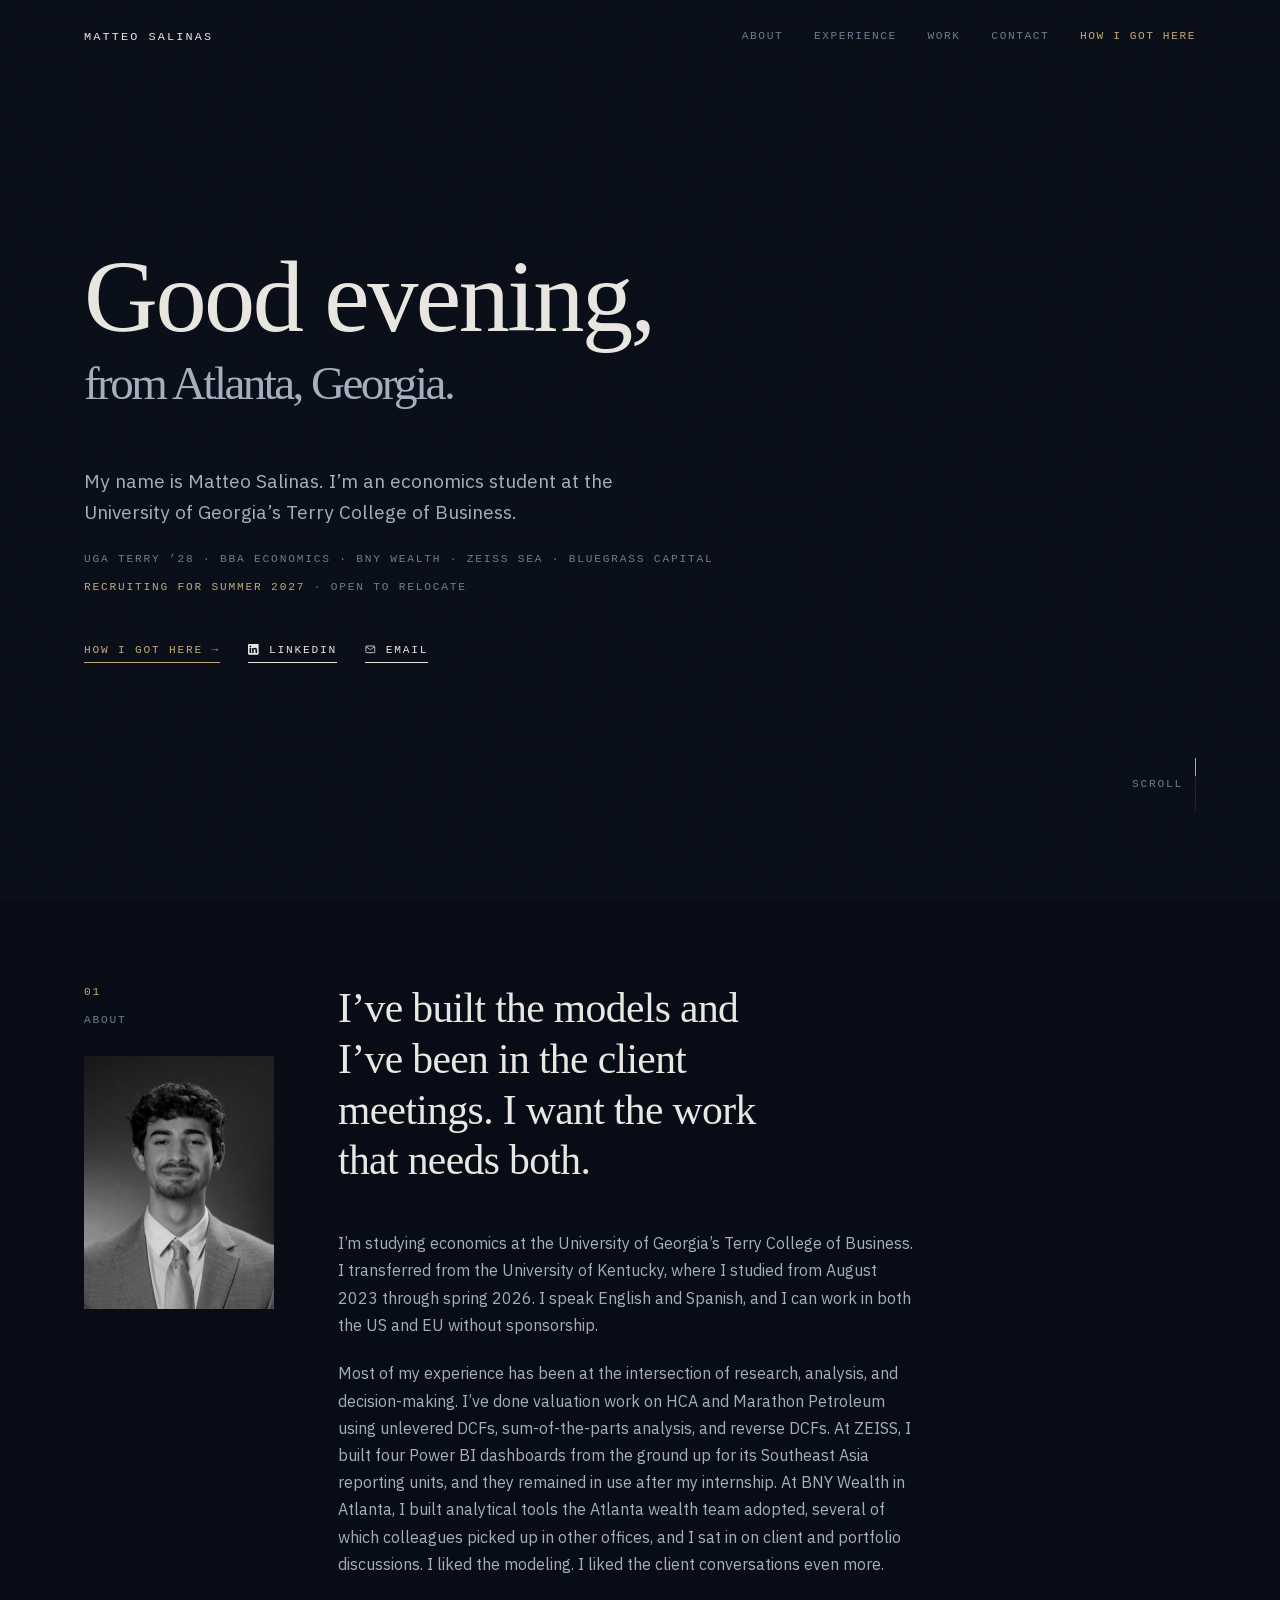
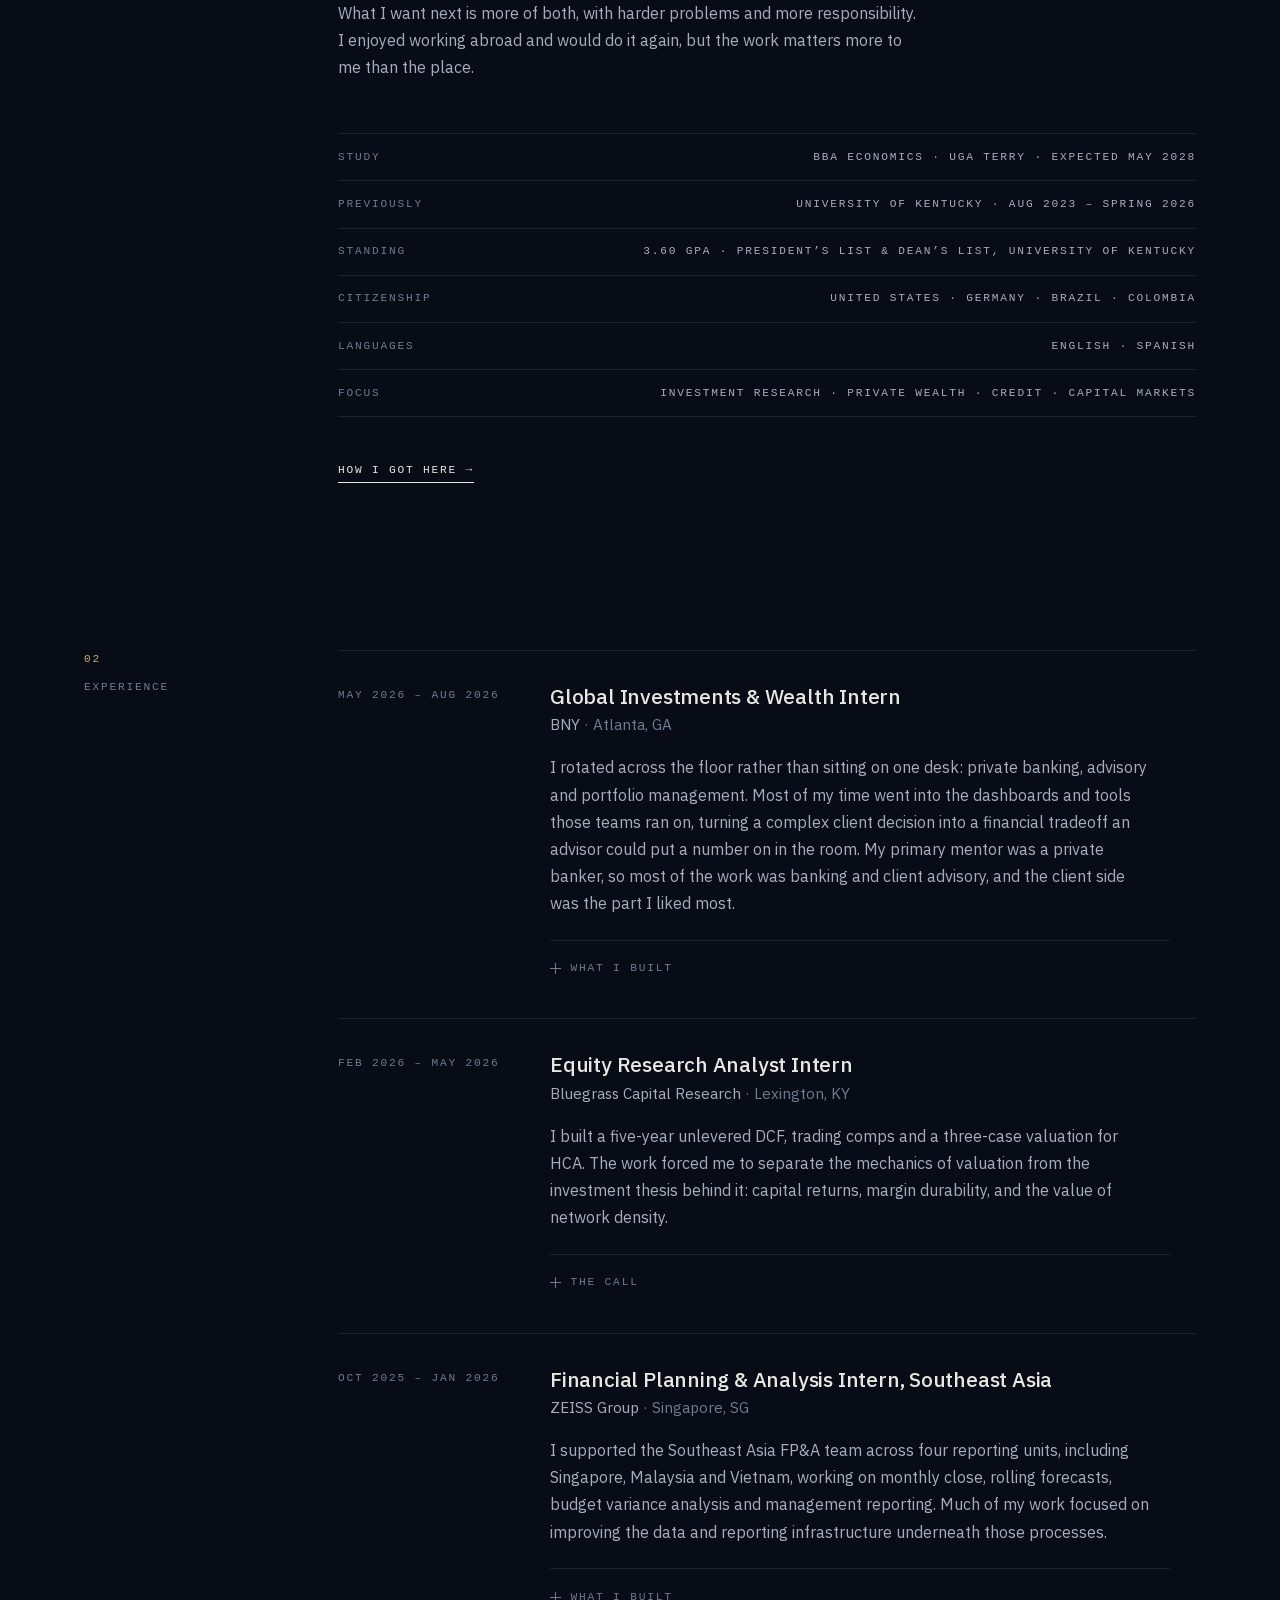
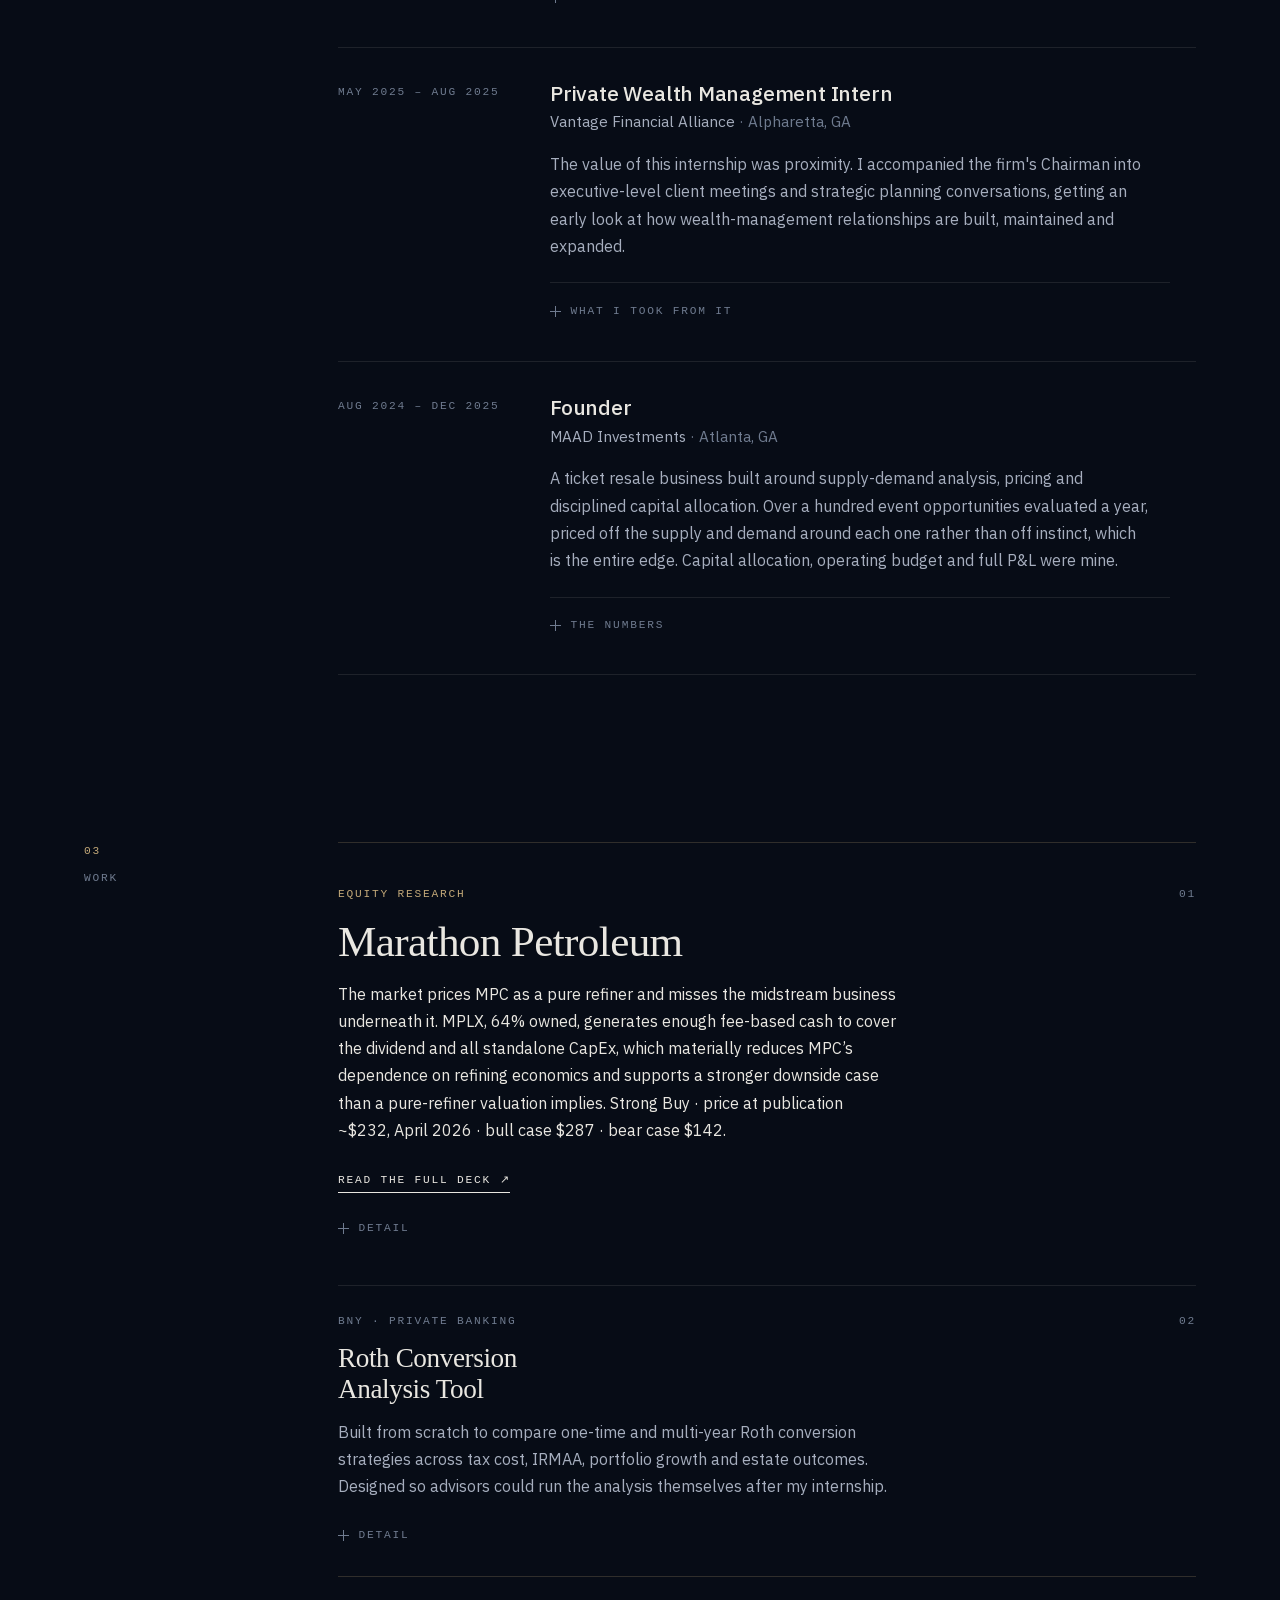
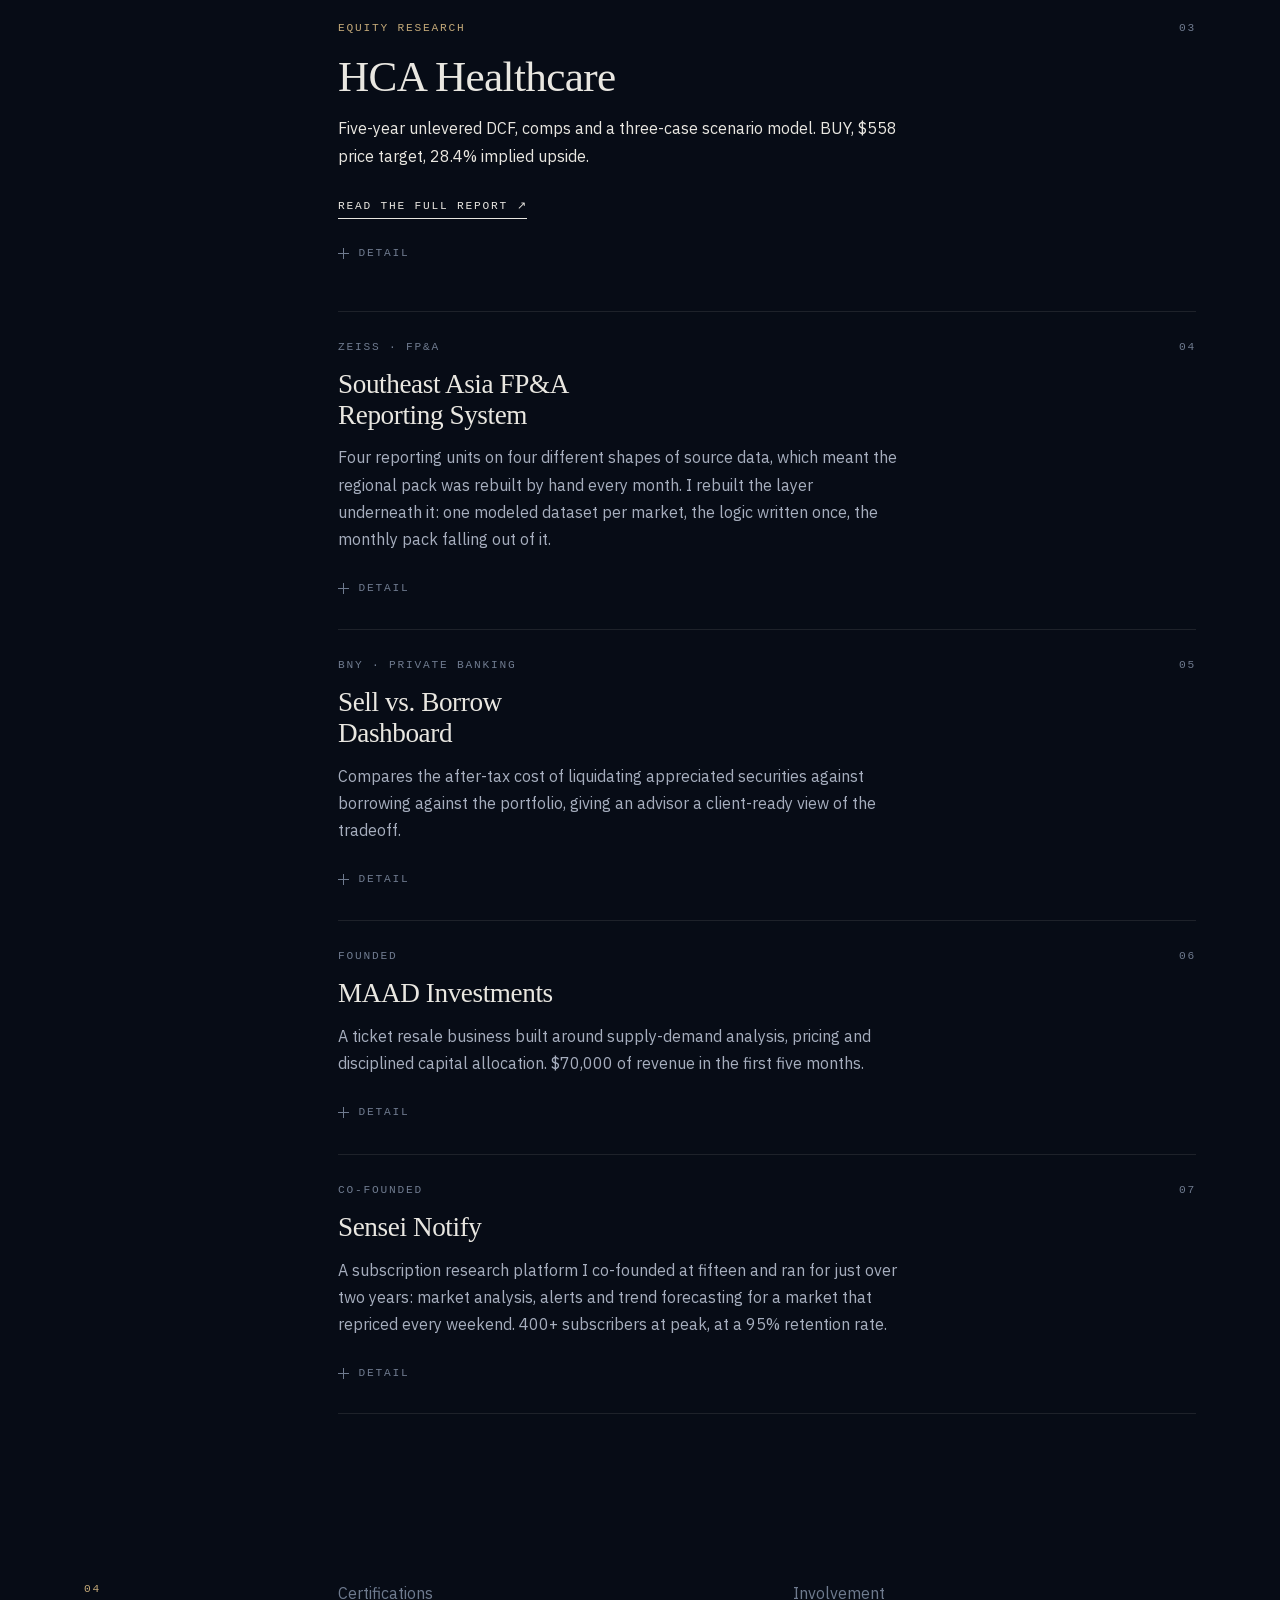
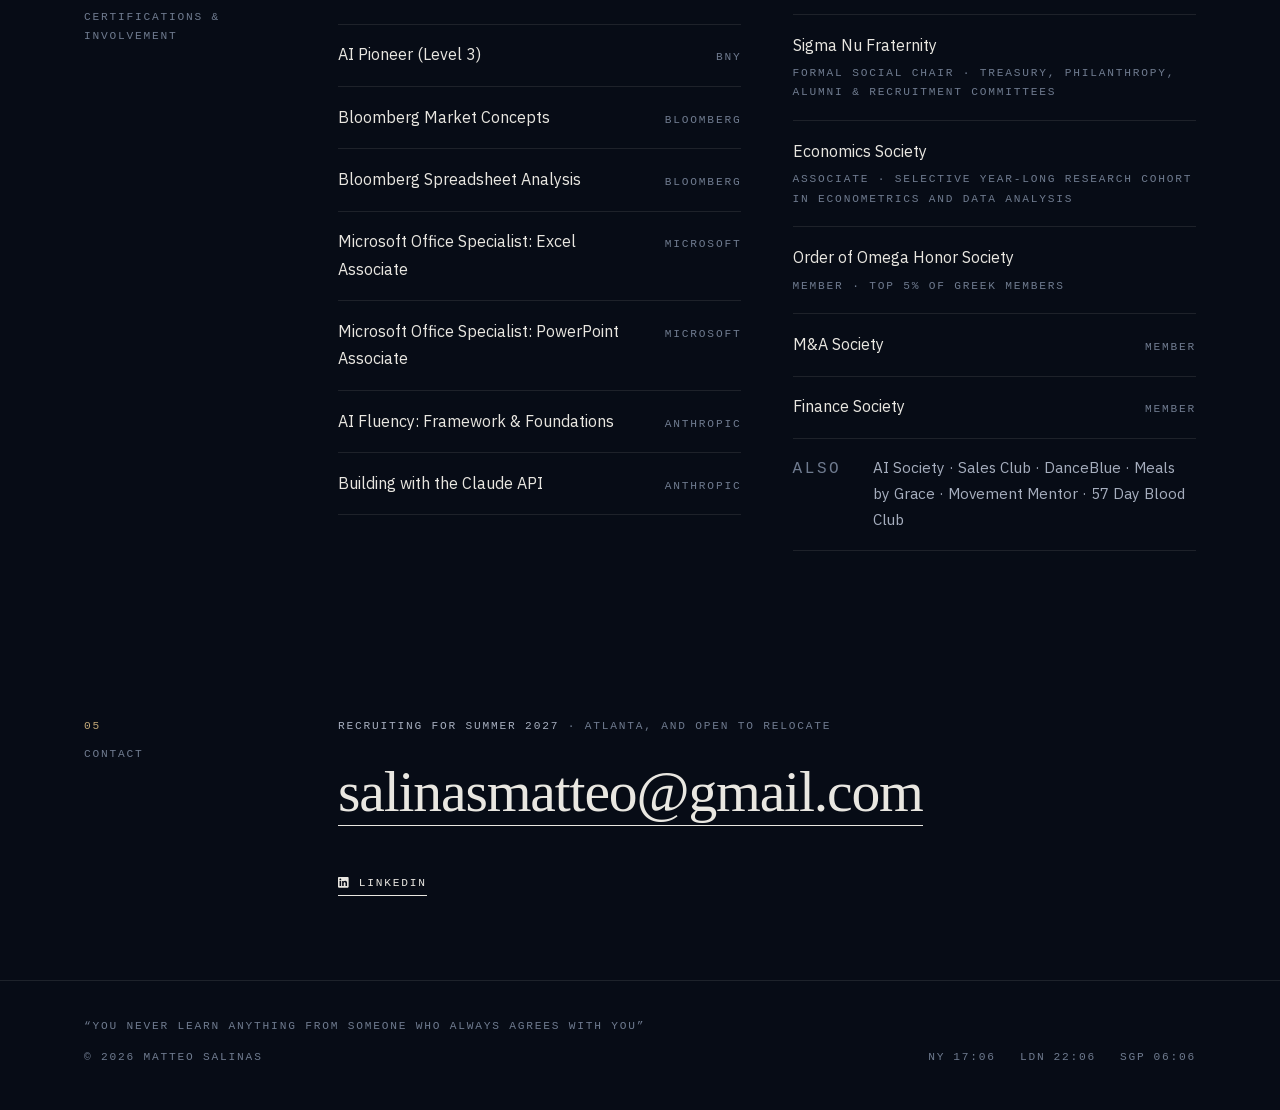
==== index.html @ 1d347895 "Two leftovers: Sensei co-founding, and ZEISS saying the region twice Both were flagged when the bran" ====
<!doctype html>
<html lang="en">
<head>
  <meta charset="UTF-8" />
  <meta name="viewport" content="width=device-width, initial-scale=1" />
  <title>Matteo Salinas</title>
  <meta name="description" content="Matteo Salinas. Economics at UGA's Terry College of Business, focused on investment research, private wealth, credit and capital markets." />
  <link rel="canonical" href="https://matteo0001.com/" />

  <meta property="og:type" content="website" />
  <meta property="og:title" content="Matteo Salinas" />
  <meta property="og:description" content="Economics at UGA's Terry College of Business." />
  <meta property="og:url" content="https://matteo0001.com/" />
  <meta property="og:image" content="https://matteo0001.com/assets/og.png" />
  <meta property="og:image:width" content="1200" />
  <meta property="og:image:height" content="630" />
  <meta property="og:image:alt" content="Matteo Salinas. Economics, UGA Terry. Investment research, private wealth, credit and capital markets." />
  <meta name="twitter:card" content="summary_large_image" />
  <meta name="twitter:image" content="https://matteo0001.com/assets/og.png" />
  <meta name="twitter:title" content="Matteo Salinas" />
  <meta name="twitter:description" content="Economics at UGA's Terry College of Business." />
  <meta name="theme-color" content="#070c16" />

  <link rel="icon" href="assets/favicon.svg" type="image/svg+xml" />
  <link rel="apple-touch-icon" href="assets/apple-touch-icon.png" />

  <!-- Tells a search engine that this domain and that LinkedIn profile are
       the same person, which matters when a recruiter searches the name. -->
  <script type="application/ld+json">
    {
      "@context": "https://schema.org",
      "@type": "Person",
      "name": "Matteo Salinas",
      "url": "https://matteo0001.com/",
      "image": "https://matteo0001.com/assets/headshot.jpg",
      "email": "mailto:salinasmatteo@gmail.com",
      "jobTitle": "Economics student",
      "description": "BBA Economics at the University of Georgia's Terry College of Business. Investment research, private wealth, credit and capital markets.",
      "knowsLanguage": [
        "en",
        "es"
      ],
      "affiliation": {
        "@type": "CollegeOrUniversity",
        "name": "University of Georgia, Terry College of Business"
      },
      "alumniOf": [
        {
          "@type": "CollegeOrUniversity",
          "name": "University of Kentucky"
        }
      ],
      "sameAs": [
        "https://www.linkedin.com/in/matteosalinas1/"
      ]
    }
  </script>


  <!-- Self-hosted; see the @font-face block at the top of css/main.css. -->
  <link rel="preload" href="assets/fonts/InstrumentSerif-400.woff2" as="font" type="font/woff2" crossorigin />
  <link rel="preload" href="assets/fonts/IBMPlexSans-400.woff2" as="font" type="font/woff2" crossorigin />

  <link rel="stylesheet" href="css/main.css" />
  <script>
    // Progressive enhancement, arranged so that failure is safe.
    //
    // The reveal animations are scoped under html.js in the stylesheet. This
    // adds that class, so a browser with no JavaScript never hides anything.
    // Then it arms a watchdog: if the module script has not reported in, the
    // class comes off and every animated element falls back to its visible
    // resting state. That covers the case <noscript> cannot — scripts on,
    // module dead (a CSP, a blocked import, a proxy that rewrites
    // type="module"), which would otherwise leave the whole record on the
    // page at opacity 0.
    (function () {
      var el = document.documentElement;
      el.className += " js";
      var give = function () { el.className = el.className.replace(/\bjs\b/, ""); };
      var timer = setTimeout(give, 2000);
      // Only a failed module script means the renderer is not coming. An
      // earlier version reacted to any script error, which meant a content
      // blocker eating the analytics script — the common case, and one this
      // site expects — switched off every animation on the page.
      window.addEventListener("error", function (e) {
        var t = e.target;
        if (t && t.tagName === "SCRIPT" && t.type === "module") { clearTimeout(timer); give(); }
      }, true);
      window.__revealReady = function () { clearTimeout(timer); };
    })();
  </script>
  <noscript><style>.reveal,.row>*,.project>*,.list-item>*{opacity:1!important;transform:none!important}.mask>span{transform:none!important}.row::before,.project::before,.list-item::before{transform:scaleX(1)!important}</style></noscript>
</head>
<body>
  <div class="grain" aria-hidden="true"></div>
  <div class="scroll-progress" aria-hidden="true"><span></span></div>
  <a class="skip-link" href="#main">Skip to content</a>

  <header class="topbar">
    <div class="shell">
      <a class="mark" href="#top">Matteo Salinas</a>

      <nav class="topnav" aria-label="Primary">
        <ul>
          <li><a href="#about">About</a></li>
          <li><a href="#experience">Experience</a></li>
          <li><a href="#work">Work</a></li>
          <li><a href="#contact">Contact</a></li>
          <li><a class="nav-page" href="about.html">How I got here</a></li>
        </ul>
      </nav>

      <button class="menu-toggle" aria-expanded="false" aria-controls="drawer" aria-label="Menu">
        <span></span><span></span>
      </button>
    </div>
  </header>

  <nav id="drawer" class="drawer" aria-label="Menu">
    <ul>
      <li><a href="#about"><span>01</span>About</a></li>
      <li><a href="#experience"><span>02</span>Experience</a></li>
      <li><a href="#work"><span>03</span>Work</a></li>
      <li><a href="#credentials"><span>04</span>Certifications &amp; Involvement</a></li>
      <li><a href="#contact"><span>05</span>Contact</a></li>
      <li><a class="nav-page" href="about.html"><span>&rarr;</span>How I got here</a></li>
    </ul>
  </nav>

  <main id="main">
    <span id="top"></span>

    <!-- Hero ------------------------------------------------------------ -->
    <section class="hero shell">
      <div class="hero-inner">
        <h1 class="display display-greet">
          <span class="mask"><span id="hero-greeting">Good day,</span></span>
          <span class="mask"><span class="from">from Atlanta, Georgia.</span></span>
        </h1>

        <p class="hero-lede reveal">My name is Matteo Salinas. I&rsquo;m an economics student at the University of Georgia&rsquo;s Terry College of Business.</p>

        <p class="hero-facts reveal mono">UGA Terry &rsquo;28 &middot; BBA Economics &middot; BNY Wealth &middot; ZEISS SEA &middot; Bluegrass Capital</p>

        <p class="hero-status reveal mono">Recruiting for Summer 2027 <span class="faint">&middot; Open to relocate</span></p>

        <ul class="hero-links reveal mono">
          <li><a class="wipe lead-link" href="about.html">How I got here <span aria-hidden="true">&rarr;</span></a></li>
          <li><a class="wipe" href="https://www.linkedin.com/in/matteosalinas1/" target="_blank" rel="noopener"><svg class="glyph" viewBox="0 0 24 24" fill="currentColor" aria-hidden="true"><path d="M20.45 20.45h-3.56v-5.57c0-1.33-.02-3.04-1.85-3.04-1.85 0-2.13 1.45-2.13 2.94v5.67H9.35V9h3.41v1.56h.05c.48-.9 1.63-1.85 3.36-1.85 3.6 0 4.27 2.37 4.27 5.45v6.29zM5.34 7.43a2.06 2.06 0 1 1 0-4.13 2.06 2.06 0 0 1 0 4.13zM7.12 20.45H3.55V9h3.57v11.45zM22.22 0H1.77C.79 0 0 .77 0 1.72v20.56C0 23.23.79 24 1.77 24h20.45c.98 0 1.78-.77 1.78-1.72V1.72C24 .77 23.2 0 22.22 0z"/></svg> LinkedIn</a></li>
          <li><a class="wipe" href="mailto:salinasmatteo@gmail.com"><svg class="glyph" viewBox="0 0 24 24" fill="none" stroke="currentColor" stroke-width="1.8" aria-hidden="true"><rect x="2" y="4.5" width="20" height="15" rx="2"/><path d="M2.5 6 12 13 21.5 6"/></svg> Email</a></li>
        </ul>
      </div>

      <div class="hero-scroll mono" aria-hidden="true">
        <span>Scroll</span>
        <span class="track"></span>
      </div>
    </section>

    <!-- About ----------------------------------------------------------- -->
    <section id="about" class="band" tabindex="-1">
      <div class="shell band-grid">
        <div class="rail mono">
          <h2 class="rail-label"><span class="idx">01</span><span>About</span></h2>
          <img class="portrait reveal" src="assets/headshot.jpg" width="760" height="1013"
               alt="Matteo Salinas" loading="lazy" decoding="async" />
        </div>

        <div class="band-body">
          <p class="about-lede reveal">I&rsquo;ve built the models and I&rsquo;ve been in the client meetings. I want the work that needs both.</p>

          <div class="about-body reveal">
            <p>I&rsquo;m studying economics at the University of Georgia&rsquo;s Terry College of Business. I transferred from the University of Kentucky, where I studied from August 2023 through spring 2026. I speak English and Spanish, and I can work in both the US and EU without sponsorship.</p>
            <p>Most of my experience has been at the intersection of research, analysis, and decision-making. I&rsquo;ve done valuation work on HCA and Marathon Petroleum using unlevered DCFs, sum-of-the-parts analysis, and reverse DCFs. At ZEISS, I built four Power BI dashboards from the ground up for its Southeast Asia reporting units, and they remained in use after my internship. At BNY Wealth in Atlanta, I built analytical tools the Atlanta wealth team adopted, several of which colleagues picked up in other offices, and I sat in on client and portfolio discussions. I liked the modeling. I liked the client conversations even more.</p>
            <p>What I want next is more of both, with harder problems and more responsibility. I enjoyed working abroad and would do it again, but the work matters more to me than the place.</p>
          </div>

          <dl class="about-facts reveal mono">
            <div class="fact"><dt>Study</dt><dd>BBA Economics &middot; UGA Terry &middot; Expected May 2028</dd></div>
            <div class="fact"><dt>Previously</dt><dd>University of Kentucky &middot; Aug 2023 &ndash; Spring 2026</dd></div>
            <div class="fact"><dt>Standing</dt><dd>3.60 GPA &middot; President&rsquo;s List &amp; Dean&rsquo;s List, University of Kentucky</dd></div>
            <div class="fact"><dt>Citizenship</dt><dd>United States &middot; Germany &middot; Brazil &middot; Colombia</dd></div>
            <div class="fact"><dt>Languages</dt><dd>English &middot; Spanish</dd></div>
            <div class="fact"><dt>Focus</dt><dd>Investment Research &middot; Private Wealth &middot; Credit &middot; Capital Markets</dd></div>
          </dl>

          <p class="about-more reveal mono">
            <a class="wipe" href="about.html">How I got here <span aria-hidden="true">&rarr;</span></a>
          </p>
        </div>
      </div>
    </section>

    <!-- Experience ------------------------------------------------------ -->
    <section id="experience" class="band" tabindex="-1">
      <div class="shell band-grid">
        <div class="rail mono">
          <h2 class="rail-label"><span class="idx">02</span><span>Experience</span></h2>
        </div>
        <div class="band-body">
          <div id="experience-list" class="rows">
      <article class="row">
        <p class="row-when mono">May 2026 – Aug 2026</p>
        <div class="row-body">
          <h3 class="row-role">Global Investments & Wealth Intern</h3>
          <p class="row-org">BNY <span class="at">&middot; Atlanta, GA</span></p>
          <p class="row-summary">I rotated across the floor rather than sitting on one desk: private banking, advisory and portfolio management. Most of my time went into the dashboards and tools those teams ran on, turning a complex client decision into a financial tradeoff an advisor could put a number on in the room. My primary mentor was a private banker, so most of the work was banking and client advisory, and the client side was the part I liked most.</p>
          <details class="row-more">
            <summary class="mono"><span class="plus" aria-hidden="true"></span>What I built</summary>
            <ul class="row-notes"><li>A Roth conversion analysis tool and a Sell vs. Borrow dashboard, both written up in Work below, adopted across the wealth team in the Atlanta office. Several of the tools were picked up by colleagues in other offices, including Tampa and New York.</li><li>A banking deal sheet dashboard to take the friction out of deal prep.</li><li>Net Worth Statements and client meeting books across investment, retirement, trust, alternative and real estate holdings.</li><li>Relationship-level SWOT analyses presented for office review, identifying client needs, risks and potential opportunities.</li><li>Prospect coverage across the Southeast and Florida: high-net-worth families, family offices and centers of influence the advisors hadn't reached yet.</li></ul>
          </details>
        </div>
      </article>
      <article class="row">
        <p class="row-when mono">Feb 2026 – May 2026</p>
        <div class="row-body">
          <h3 class="row-role">Equity Research Analyst Intern</h3>
          <p class="row-org">Bluegrass Capital Research <span class="at">&middot; Lexington, KY</span></p>
          <p class="row-summary">I built a five-year unlevered DCF, trading comps and a three-case valuation for HCA. The work forced me to separate the mechanics of valuation from the investment thesis behind it: capital returns, margin durability, and the value of network density.</p>
          <details class="row-more">
            <summary class="mono"><span class="plus" aria-hidden="true"></span>The call</summary>
            <ul class="row-notes"><li>BUY on HCA Healthcare (NYSE: HCA). $558 price target, 28.4% implied upside. The full report is in Work below.</li><li>Forward projections off 10-K/10-Q filings and earnings releases across the healthcare, energy and TMT names on the coverage list: revenue, margins, CapEx and working capital.</li></ul>
          </details>
        </div>
      </article>
      <article class="row">
        <p class="row-when mono">Oct 2025 – Jan 2026</p>
        <div class="row-body">
          <h3 class="row-role">Financial Planning & Analysis Intern, Southeast Asia</h3>
          <p class="row-org">ZEISS Group <span class="at">&middot; Singapore, SG</span></p>
          <p class="row-summary">I supported the Southeast Asia FP&A team across four reporting units, including Singapore, Malaysia and Vietnam, working on monthly close, rolling forecasts, budget variance analysis and management reporting. Much of my work focused on improving the data and reporting infrastructure underneath those processes.</p>
          <details class="row-more">
            <summary class="mono"><span class="plus" aria-hidden="true"></span>What I built</summary>
            <ul class="row-notes"><li>Four Power BI dashboards built from the ground up over SQL-structured datasets, one per reporting unit. The architecture is in Work below. They remained in use after my internship.</li><li>Excel models projecting revenue, operating expense and cash flow across the region, built off drivers so one assumption change moved the whole regional forecast.</li><li>Variance analysis against budget and prior forecast, with sales and margin analysis feeding regional strategy.</li><li>Market, competitor and industry research across the four markets.</li></ul>
          </details>
        </div>
      </article>
      <article class="row">
        <p class="row-when mono">May 2025 – Aug 2025</p>
        <div class="row-body">
          <h3 class="row-role">Private Wealth Management Intern</h3>
          <p class="row-org">Vantage Financial Alliance <span class="at">&middot; Alpharetta, GA</span></p>
          <p class="row-summary">The value of this internship was proximity. I accompanied the firm's Chairman into executive-level client meetings and strategic planning conversations, getting an early look at how wealth-management relationships are built, maintained and expanded.</p>
          <details class="row-more">
            <summary class="mono"><span class="plus" aria-hidden="true"></span>What I took from it</summary>
            <ul class="row-notes"><li>How tax strategy, estate planning, portfolio construction and business development come together inside a single client conversation, and how much of the judgment depends on understanding the person across the table.</li><li>Direct mentorship from the Chairman, and training in the sales side of it: how a relationship gets opened, and what keeps it.</li></ul>
          </details>
        </div>
      </article>
      <article class="row">
        <p class="row-when mono">Aug 2024 – Dec 2025</p>
        <div class="row-body">
          <h3 class="row-role">Founder</h3>
          <p class="row-org">MAAD Investments <span class="at">&middot; Atlanta, GA</span></p>
          <p class="row-summary">A ticket resale business built around supply-demand analysis, pricing and disciplined capital allocation. Over a hundred event opportunities evaluated a year, priced off the supply and demand around each one rather than off instinct, which is the entire edge. Capital allocation, operating budget and full P&L were mine.</p>
          <details class="row-more">
            <summary class="mono"><span class="plus" aria-hidden="true"></span>The numbers</summary>
            <ul class="row-notes"><li>$70,000 in revenue within the first five months.</li><li>Managed pricing, inventory, capital allocation and full P&L across concurrent events.</li><li>100+ event opportunities evaluated annually.</li></ul>
          </details>
        </div>
      </article>
        </div>
        </div>
      </div>
    </section>

    <!-- Work ------------------------------------------------------------ -->
    <section id="work" class="band" tabindex="-1">
      <div class="shell band-grid">
        <div class="rail mono">
          <h2 class="rail-label"><span class="idx">03</span><span>Work</span></h2>
        </div>
        <div class="band-body">
          <div id="projects-list" class="projects">
      <article class="project project--featured">
        <div class="project-top mono">
          <span class="project-tag">Equity research</span>
          <span class="faint">01</span>
        </div>
        <h3>Marathon Petroleum</h3>
        <p class="project-note">The market prices MPC as a pure refiner and misses the midstream business underneath it. MPLX, 64% owned, generates enough fee-based cash to cover the dividend and all standalone CapEx, which materially reduces MPC&rsquo;s dependence on refining economics and supports a stronger downside case than a pure-refiner valuation implies. Strong Buy &middot; price at publication ~$232, April 2026 &middot; bull case $287 &middot; bear case $142.</p>
        <p class="project-link"><a class="wipe mono" href="assets/marathon-petroleum.pdf" target="_blank" rel="noopener">Read the full deck <span aria-hidden="true">&#8599;</span></a></p>
        <details>
          <summary class="mono"><span class="plus" aria-hidden="true"></span>Detail</summary>
          <ul class="project-detail"><li>Built for the University of Kentucky 2026 Stock Pitch Competition.</li><li>Scenario spread rather than a single number: $230 mid-cycle DCF base, ~$232 sum-of-the-parts intrinsic, $287 bull, $142 bear.</li><li>The thesis: MPLX, 64% owned, pays MPC $3.5B+ a year in fee-based distributions by 2027, independent of crack spreads. That alone covers the dividend and all standalone CapEx, which makes the refining upside close to free.</li><li>An FCFF discounted cash flow at a 7.90% WACC, a sum-of-the-parts valuing MPC ex-MPLX against pure-play refiner multiples, and a WACC against terminal-growth sensitivity grid.</li><li>A reverse DCF showing that at $232 the market was implying only about 3.5% revenue CAGR over five years.</li><li>The bear case sits at $142 rather than lower because the midstream distributions are contracted and fee-based: the argument is that the downside is set by MPLX, not by crack spreads.</li></ul>
          
    <div class="dcf" data-dcf>
      <p class="dcf-kicker mono faint">The model from the deck, live</p>

      <p class="dcf-readout">
        <span class="dcf-value" data-dcf-value>$230</span>
        <span class="dcf-delta mono" data-dcf-delta></span>
      </p>
      <p class="dcf-against mono faint">
        implied value per share &middot; MPC traded at $232, April 2026
      </p>

      <div class="dcf-controls">
        <label class="dcf-control">
          <span class="dcf-legend mono">WACC <span data-dcf-wacc-out>7.90%</span></span>
          <input type="range" data-dcf-wacc
                 min="0.06" max="0.1" step="0.0005" value="0.079"
                 aria-label="Weighted average cost of capital" />
        </label>

        <label class="dcf-control">
          <span class="dcf-legend mono">Exit EBITDA multiple <span data-dcf-exit-out>7.3x</span></span>
          <input type="range" data-dcf-exit
                 min="3.5" max="10" step="0.1" value="7.3"
                 aria-label="Exit EBITDA multiple" />
        </label>
      </div>

      <div class="dcf-cases mono">
        <button type="button" data-dcf-case="4.5">Bear <span class="faint">$142</span></button><button type="button" data-dcf-case="7.3">Base <span class="faint">$230</span></button><button type="button" data-dcf-case="9.1">Bull <span class="faint">$287</span></button>
      </div>

      <p class="dcf-note faint">
        Simplified from the deck: the five-year FCFF stream and 2030E EBITDA are
        fixed, and the two drivers above are live. Set to the deck&rsquo;s own
        assumptions, 7.90% and 7.3x, it returns the
        deck&rsquo;s $230.
      </p>
    </div>
  
          
        </details>
      </article>
      <article class="project">
        <div class="project-top mono">
          <span class="project-tag">BNY · Private Banking</span>
          <span class="faint">02</span>
        </div>
        <h3>Roth Conversion Analysis Tool</h3>
        <p class="project-note">Built from scratch to compare one-time and multi-year Roth conversion strategies across tax cost, IRMAA, portfolio growth and estate outcomes. Designed so advisors could run the analysis themselves after my internship.</p>
        
        <details>
          <summary class="mono"><span class="plus" aria-hidden="true"></span>Detail</summary>
          <ul class="project-detail"><li>Models tax cost, IRMAA exposure and estate outcomes across one-time and staged multi-year conversions.</li><li>Shipped with a written advisor SOP so the team could run it without me.</li></ul>
          
          
        </details>
      </article>
      <article class="project project--featured">
        <div class="project-top mono">
          <span class="project-tag">Equity research</span>
          <span class="faint">03</span>
        </div>
        <h3>HCA Healthcare</h3>
        <p class="project-note">Five-year unlevered DCF, comps and a three-case scenario model. BUY, $558 price target, 28.4% implied upside.</p>
        <p class="project-link"><a class="wipe mono" href="assets/hca-healthcare.pdf" target="_blank" rel="noopener">Read the full report <span aria-hidden="true">&#8599;</span></a></p>
        <details>
          <summary class="mono"><span class="plus" aria-hidden="true"></span>Detail</summary>
          <ul class="project-detail"><li>Built the revenue, margin, CapEx and working-capital build off 10-K/10-Q filings and earnings releases.</li><li>Differentiated theses on capital return policy, structural margin mispricing and network density compounding.</li><li>Supported by WACC analysis and a football-field valuation across the scenario set.</li><li>The network-density thesis: roughly 27% inpatient share across the markets HCA actually operates in, targeting 29% by 2030, with outpatient sites compounding referral retention inside each one.</li></ul>
          
          
        </details>
      </article>
      <article class="project">
        <div class="project-top mono">
          <span class="project-tag">ZEISS · FP&A</span>
          <span class="faint">04</span>
        </div>
        <h3>Southeast Asia FP&A Reporting System</h3>
        <p class="project-note">Four reporting units on four different shapes of source data, which meant the regional pack was rebuilt by hand every month. I rebuilt the layer underneath it: one modeled dataset per market, the logic written once, the monthly pack falling out of it.</p>
        
        <details>
          <summary class="mono"><span class="plus" aria-hidden="true"></span>Detail</summary>
          <ul class="project-detail"><li>The architecture: source extracts per market, cleaned and conformed in Power Query, modeled into a star schema over SQL-structured datasets, measures written in DAX, surfaced as four Power BI dashboards feeding management reporting.</li><li>Writing the logic as DAX measures rather than patching the source is the part that made it survive: the same measure definitions across all four, so a figure means the same thing in every unit's report instead of depending on who built that tab.</li><li>Covered four reporting units, including Singapore, Malaysia and Vietnam, against monthly close, rolling forecast and budget variance.</li><li>No figures or screenshots here. The work is the architecture, and the architecture is the part that transfers.</li></ul>
          
          
        </details>
      </article>
      <article class="project">
        <div class="project-top mono">
          <span class="project-tag">BNY · Private Banking</span>
          <span class="faint">05</span>
        </div>
        <h3>Sell vs. Borrow Dashboard</h3>
        <p class="project-note">Compares the after-tax cost of liquidating appreciated securities against borrowing against the portfolio, giving an advisor a client-ready view of the tradeoff.</p>
        
        <details>
          <summary class="mono"><span class="plus" aria-hidden="true"></span>Detail</summary>
          <ul class="project-detail"><li>Built for the private banking team to make the liquidate-or-lend decision explicit in the client conversation rather than after it.</li><li>Paired with a Banking Deal Sheet dashboard that cut the prep time on deal documentation.</li></ul>
          
          
        </details>
      </article>
      <article class="project">
        <div class="project-top mono">
          <span class="project-tag">Founded</span>
          <span class="faint">06</span>
        </div>
        <h3>MAAD Investments</h3>
        <p class="project-note">A ticket resale business built around supply-demand analysis, pricing and disciplined capital allocation. $70,000 of revenue in the first five months.</p>
        
        <details>
          <summary class="mono"><span class="plus" aria-hidden="true"></span>Detail</summary>
          <ul class="project-detail"><li>Evaluated 100+ event opportunities a year, pricing off supply-demand dynamics and market research.</li><li>Sized positions across concurrent events so no single night carried the book.</li><li>Owned capital allocation, operating budget and full P&L.</li></ul>
          
          
        </details>
      </article>
      <article class="project">
        <div class="project-top mono">
          <span class="project-tag">Co-founded</span>
          <span class="faint">07</span>
        </div>
        <h3>Sensei Notify</h3>
        <p class="project-note">A subscription research platform I co-founded at fifteen and ran for just over two years: market analysis, alerts and trend forecasting for a market that repriced every weekend. 400+ subscribers at peak, at a 95% retention rate.</p>
        
        <details>
          <summary class="mono"><span class="plus" aria-hidden="true"></span>Detail</summary>
          <ul class="project-detail"><li>Owned customer acquisition, pricing, financial management and the community end to end.</li><li>Managed a team of 15, spread across time zones.</li><li>Recurring revenue, so churn was the whole business. Subscribers could leave any week, which meant the product had to be right every week.</li></ul>
          
          <p class="project-link"><a class="wipe mono" href="about.html">The longer story <span aria-hidden="true">&rarr;</span></a></p>
        </details>
      </article>
        </div>
        </div>
      </div>
    </section>

    <!-- Certifications + Involvement ------------------------------------ -->
    <section id="credentials" class="band" tabindex="-1">
      <div class="shell band-grid">
        <div class="rail mono">
          <h2 class="rail-label"><span class="idx">04</span><span>Certifications &amp; Involvement</span></h2>
        </div>
        <div class="band-body two-up">
          <div>
            <h3 class="col-label mono faint">Certifications</h3>
            <dl id="skills-list" class="list"><div class="list-item"><dt class="name">AI Pioneer (Level 3)</dt><dd class="by mono">BNY</dd></div><div class="list-item"><dt class="name">Bloomberg Market Concepts</dt><dd class="by mono">Bloomberg</dd></div><div class="list-item"><dt class="name">Bloomberg Spreadsheet Analysis</dt><dd class="by mono">Bloomberg</dd></div><div class="list-item"><dt class="name">Microsoft Office Specialist: Excel Associate</dt><dd class="by mono">Microsoft</dd></div><div class="list-item"><dt class="name">Microsoft Office Specialist: PowerPoint Associate</dt><dd class="by mono">Microsoft</dd></div><div class="list-item"><dt class="name">AI Fluency: Framework & Foundations</dt><dd class="by mono">Anthropic</dd></div><div class="list-item"><dt class="name">Building with the Claude API</dt><dd class="by mono">Anthropic</dd></div>
        </dl>
          </div>
          <div>
            <h3 class="col-label mono faint">Involvement</h3>
            <ul id="involvement-list" class="list"><li class="list-item list-item--stacked"><span class="name">Sigma Nu Fraternity</span><span class="by mono">Formal Social Chair &middot; Treasury, Philanthropy, Alumni &amp; Recruitment Committees</span></li><li class="list-item list-item--stacked"><span class="name">Economics Society</span><span class="by mono">Associate &middot; Selective year-long research cohort in econometrics and data analysis</span></li><li class="list-item list-item--stacked"><span class="name">Order of Omega Honor Society</span><span class="by mono">Member &middot; Top 5% of Greek members</span></li><li class="list-item"><span class="name">M&A Society</span><span class="by mono">Member</span></li><li class="list-item"><span class="name">Finance Society</span><span class="by mono">Member</span></li><li class="list-item list-more"><span class="name mono faint">Also</span><span class="by">AI Society &middot; Sales Club &middot; DanceBlue &middot; Meals by Grace &middot; Movement Mentor &middot; 57 Day Blood Club</span></li>
        </ul>
          </div>
        </div>
      </div>
    </section>

    <!-- Contact --------------------------------------------------------- -->
    <section id="contact" class="band" tabindex="-1">
      <div class="shell band-grid">
        <div class="rail mono">
          <h2 class="rail-label"><span class="idx">05</span><span>Contact</span></h2>
        </div>
        <div class="band-body">
          <p class="mono reveal contact-status">Recruiting for Summer 2027 <span class="faint">&middot; Atlanta, and open to relocate</span></p>
          <a class="contact-mail wipe reveal" href="mailto:salinasmatteo@gmail.com">salinasmatteo@gmail.com</a>
          <ul class="contact-aside reveal mono">
            <li><a class="wipe" href="https://www.linkedin.com/in/matteosalinas1/" target="_blank" rel="noopener"><svg class="glyph" viewBox="0 0 24 24" fill="currentColor" aria-hidden="true"><path d="M20.45 20.45h-3.56v-5.57c0-1.33-.02-3.04-1.85-3.04-1.85 0-2.13 1.45-2.13 2.94v5.67H9.35V9h3.41v1.56h.05c.48-.9 1.63-1.85 3.36-1.85 3.6 0 4.27 2.37 4.27 5.45v6.29zM5.34 7.43a2.06 2.06 0 1 1 0-4.13 2.06 2.06 0 0 1 0 4.13zM7.12 20.45H3.55V9h3.57v11.45zM22.22 0H1.77C.79 0 0 .77 0 1.72v20.56C0 23.23.79 24 1.77 24h20.45c.98 0 1.78-.77 1.78-1.72V1.72C24 .77 23.2 0 22.22 0z"/></svg> LinkedIn</a></li>
          </ul>
        </div>
      </div>
    </section>
  </main>

  <footer class="site-foot">
    <div class="shell mono">
      <p class="foot-quote">&ldquo;You never learn anything from someone who always agrees with you&rdquo;</p>
      <span>&copy; <span data-current-year>2026</span> Matteo Salinas</span>
      <ul class="clocks">
        <li><span class="faint">NY</span> <time data-clock="America/New_York" datetime="">--:--</time></li>
        <li><span class="faint">LDN</span> <time data-clock="Europe/London" datetime="">--:--</time></li>
        <li><span class="faint">SGP</span> <time data-clock="Asia/Singapore" datetime="">--:--</time></li>
      </ul>
    </div>
  </footer>

  <script type="module" src="js/render-home.js"></script>
</body>
</html>
---- css/main.css ----
/* Self-hosted, latin subset only.
   
   These used to come from fonts.googleapis.com, which cost two DNS lookups
   and two TLS handshakes to a third party before a single glyph could paint,
   sent every visitor's IP to Google on a site that otherwise tracks nobody,
   and — the reason that actually forced this — silently fell back to Georgia
   and the system sans on any network that blocks Google Fonts. Corporate
   networks do block it. This container blocks it. A site whose typography is
   most of its argument should not lose that typography to a proxy rule.

   font-display: swap so text is readable immediately and reflows once. */
@font-face {
  font-family: "Instrument Serif";
  src: url("../assets/fonts/InstrumentSerif-400.woff2") format("woff2");
  font-weight: 400;
  font-style: normal;
  font-display: swap;
}

@font-face {
  font-family: "IBM Plex Sans";
  src: url("../assets/fonts/IBMPlexSans-400.woff2") format("woff2");
  font-weight: 400;
  font-style: normal;
  font-display: swap;
}

@font-face {
  font-family: "IBM Plex Sans";
  src: url("../assets/fonts/IBMPlexSans-500.woff2") format("woff2");
  font-weight: 500;
  font-style: normal;
  font-display: swap;
}

@font-face {
  font-family: "IBM Plex Mono";
  src: url("../assets/fonts/IBMPlexMono-400.woff2") format("woff2");
  font-weight: 400;
  font-style: normal;
  font-display: swap;
}

@font-face {
  font-family: "IBM Plex Mono";
  src: url("../assets/fonts/IBMPlexMono-500.woff2") format("woff2");
  font-weight: 500;
  font-style: normal;
  font-display: swap;
}

/* ==========================================================================
   Tokens
   ========================================================================== */

:root {
  --navy-900: #070c16;
  --navy-800: #0b1220;
  --navy-700: #101a2c;
  --navy-600: #16223a;

  --bone: #e9e7e1;
  --bone-dim: #a6aebe;
  --muted: #6f7b8f;

  --accent: #c2a878;
  --accent-soft: rgba(194, 168, 120, 0.22);

  --line: rgba(233, 231, 225, 0.1);
  --line-strong: rgba(233, 231, 225, 0.22);

  --serif: "Instrument Serif", Georgia, "Times New Roman", serif;
  --sans: "IBM Plex Sans", -apple-system, BlinkMacSystemFont, "Segoe UI", sans-serif;
  --mono: "IBM Plex Mono", ui-monospace, SFMono-Regular, Menlo, monospace;

  --shell: 1240px;
  --gutter: clamp(1.35rem, 5vw, 4.5rem);
  --rail: 190px;

  --ease: cubic-bezier(0.16, 1, 0.3, 1);
  --slow: 1000ms;
  --mid: 620ms;
  --fast: 280ms;
}

*,
*::before,
*::after {
  box-sizing: border-box;
}

/* The site carried no images at all until the portrait, so it never needed
   this — and without `height: auto` the width/height attributes act as
   presentational hints that beat aspect-ratio, which rendered the portrait
   at its literal pixel height. Keep the attributes: they reserve the right
   space before the file loads, so the section does not jump. */
img {
  max-width: 100%;
  height: auto;
}

html {
  scroll-behavior: smooth;
  /* Clears the fixed 74px header, which was otherwise covering the top of
     whatever an in-page anchor jumped to. */
  scroll-padding-top: 110px;
  -webkit-text-size-adjust: 100%;
}

body {
  margin: 0;
  background: var(--navy-900);
  color: var(--bone);
  font-family: var(--sans);
  font-size: 1rem;
  line-height: 1.7;
  font-weight: 400;
  -webkit-font-smoothing: antialiased;
  text-rendering: optimizeLegibility;
  overflow-x: hidden;
}

h1, h2, h3, h4 {
  margin: 0;
  font-weight: 400;
  line-height: 1.05;
  letter-spacing: -0.015em;
}

p { margin: 0; }

ul, ol { margin: 0; padding: 0; list-style: none; }

a { color: inherit; text-decoration: none; }

button {
  font: inherit;
  color: inherit;
  background: none;
  border: none;
  cursor: pointer;
}

::selection {
  background: var(--accent-soft);
  color: var(--bone);
}

:focus-visible {
  outline: 1px solid var(--accent);
  outline-offset: 4px;
}

/* Fine film grain — keeps large flat navy fields from reading as plastic. */
.grain {
  position: fixed;
  inset: 0;
  z-index: 2;
  pointer-events: none;
  opacity: 0.04;
  background-image: url("data:image/svg+xml,%3Csvg xmlns='http://www.w3.org/2000/svg' width='240' height='240'%3E%3Cfilter id='n'%3E%3CfeTurbulence type='fractalNoise' baseFrequency='0.85' numOctaves='3' stitchTiles='stitch'/%3E%3C/filter%3E%3Crect width='100%25' height='100%25' filter='url(%23n)'/%3E%3C/svg%3E");
}

.skip-link {
  position: fixed;
  left: 1rem;
  top: -4rem;
  z-index: 100;
  background: var(--bone);
  color: var(--navy-900);
  padding: 0.6rem 1rem;
  font-family: var(--mono);
  font-size: 0.75rem;
  transition: top var(--fast) var(--ease);
}

.skip-link:focus { top: 1rem; }

/* ==========================================================================
   Type utilities
   ========================================================================== */

.mono {
  font-family: var(--mono);
  font-size: 0.7rem;
  font-weight: 400;
  letter-spacing: 0.16em;
  text-transform: uppercase;
  font-variant-numeric: tabular-nums;
}

.serif { font-family: var(--serif); }

.dim { color: var(--bone-dim); }
.faint { color: var(--muted); }

/* ==========================================================================
   Shell
   ========================================================================== */

.shell {
  max-width: var(--shell);
  margin-inline: auto;
  padding-inline: var(--gutter);
}

/* ==========================================================================
   Top bar
   ========================================================================== */

.topbar {
  position: fixed;
  inset: 0 0 auto 0;
  z-index: 40;
  transition: background var(--mid) ease, border-color var(--mid) ease;
  border-bottom: 1px solid transparent;
}

.topbar.is-stuck {
  background: rgba(7, 12, 22, 0.78);
  backdrop-filter: blur(14px) saturate(140%);
  -webkit-backdrop-filter: blur(14px) saturate(140%);
  border-bottom-color: var(--line);
}

.topbar .shell {
  height: 74px;
  display: flex;
  align-items: center;
  justify-content: space-between;
  gap: 1rem;
}

.mark {
  font-family: var(--mono);
  font-size: 0.74rem;
  letter-spacing: 0.18em;
  text-transform: uppercase;
  color: var(--bone);
}

.topnav { display: none; }

.topnav ul {
  display: flex;
  gap: clamp(1.1rem, 2.4vw, 2.1rem);
}

.topnav a {
  position: relative;
  display: block;
  padding: 0.4rem 0;
  font-family: var(--mono);
  font-size: 0.7rem;
  letter-spacing: 0.14em;
  text-transform: uppercase;
  color: var(--muted);
  transition: color var(--fast) ease;
}

.topnav a::after {
  content: "";
  position: absolute;
  left: 0;
  bottom: 0;
  width: 100%;
  height: 1px;
  background: var(--accent);
  transform: scaleX(0);
  transform-origin: 100% 50%;
  transition: transform var(--mid) var(--ease);
}

.topnav a:hover,
.topnav a.is-active { color: var(--bone); }

.topnav a:hover::after,
.topnav a.is-active::after {
  transform: scaleX(1);
  transform-origin: 0 50%;
}

.menu-toggle {
  position: relative;
  width: 44px;
  height: 44px;
  /* The bars are positioned from the top-left, so widening the button moves
     them; this keeps the glyph centred at the new size. */
  margin-right: -5px;
}

/* Both bars share one centre point so they cross into an X when open. */
.menu-toggle span {
  position: absolute;
  left: 12px;
  top: 17px;
  width: 20px;
  height: 1px;
  background: var(--bone);
  transition: transform var(--mid) var(--ease);
}

.menu-toggle span:first-child { transform: translateY(-4px); }
.menu-toggle span:last-child { transform: translateY(4px); }

.menu-toggle[aria-expanded="true"] span:first-child { transform: rotate(45deg); }
.menu-toggle[aria-expanded="true"] span:last-child { transform: rotate(-45deg); }

.drawer {
  position: fixed;
  inset: 74px 0 auto 0;
  z-index: 39;
  background: var(--navy-800);
  border-bottom: 1px solid var(--line);
  clip-path: inset(0 0 100% 0);
  /* A landscape phone is about 360px tall; seven links plus padding do not
     fit, and without this the last ones are simply unreachable. */
  max-height: calc(100dvh - 74px);
  overflow-y: auto;
  overscroll-behavior: contain;
  visibility: hidden;
  transition: clip-path var(--mid) var(--ease), visibility 0s linear var(--mid);
}

.drawer.is-open {
  clip-path: inset(0 0 0 0);
  visibility: visible;
  transition: clip-path var(--mid) var(--ease), visibility 0s;
}

/* No JavaScript, no way to open the drawer — and the top nav is hidden at
   this width, so the page had no navigation at all. Show it as a plain list
   instead of a panel. */
html:not(.js) .drawer {
  position: static;
  clip-path: none;
  visibility: visible;
  max-height: none;
  inset: auto;
}

html:not(.js) .menu-toggle { display: none; }

.drawer ul { padding: 0.5rem var(--gutter) 1.5rem; }

.drawer a {
  display: flex;
  align-items: baseline;
  gap: 1rem;
  padding: 0.85rem 0;
  border-bottom: 1px solid var(--line);
  font-size: 1.05rem;
}

.drawer a span {
  font-family: var(--mono);
  font-size: 0.68rem;
  letter-spacing: 0.14em;
  color: var(--muted);
}

@media (min-width: 880px) {
  .topnav { display: block; }
  .menu-toggle { display: none; }
  .drawer { display: none; }
}

/* ==========================================================================
   Hero
   ========================================================================== */

.hero {
  min-height: 100svh;
  display: flex;
  flex-direction: column;
  /* Centred rather than bottom-anchored: on a tall display, anchoring to the
     bottom left a dead half-screen of navy above the greeting. */
  justify-content: center;
  padding-block: 6rem clamp(3rem, 8vw, 5rem);
  position: relative;
}

.hero-meta {
  display: flex;
  flex-wrap: wrap;
  align-items: center;
  gap: 0.9rem;
  color: var(--muted);
  margin-bottom: clamp(1.75rem, 4vw, 2.75rem);
}

.hero-meta .sep { color: var(--line-strong); }

.hero-meta time { font-variant-numeric: tabular-nums; }

.display {
  font-family: var(--serif);
  font-size: clamp(3.6rem, 14vw, 10rem);
  line-height: 0.88;
  letter-spacing: -0.025em;
}

.mask {
  display: block;
  overflow: hidden;
  /* Room for descenders: line-height is 0.88, so glyph tails fall outside
     the line box and would otherwise be clipped by overflow:hidden. */
  padding-bottom: 0.2em;
}

.js .mask > span {
  display: block;
  /* Must exceed (lineHeight + padding) / lineHeight = ~123%, or the text
     peeks into the padding while it's supposed to be hidden. */
  transform: translateY(128%);
  transition: transform var(--slow) var(--ease);
  transition-delay: var(--reveal-delay, 0ms);
}

.mask > span { display: block; }

.js .is-visible .mask > span,
.js .mask.is-visible > span { transform: none; }

.hero-lede {
  margin-top: clamp(1.75rem, 4vw, 2.5rem);
  max-width: 46ch;
  font-size: clamp(1.02rem, 1.6vw, 1.2rem);
  line-height: 1.65;
  color: var(--bone-dim);
}

.hero-links {
  margin-top: clamp(2rem, 4vw, 2.75rem);
  display: flex;
  flex-wrap: wrap;
  gap: 1.75rem;
}

/* Underline wipes out to the right, then back in from the left. */
.wipe {
  position: relative;
  display: inline-block;
  padding-bottom: 3px;
  color: var(--bone);
}

.wipe::after {
  content: "";
  position: absolute;
  left: 0;
  bottom: 0;
  width: 100%;
  height: 1px;
  background: currentColor;
  transform-origin: 0 50%;
  transition: transform var(--mid) var(--ease);
}

.wipe:hover { color: var(--accent); }

.wipe:hover::after {
  animation: wipe var(--mid) var(--ease);
}

@keyframes wipe {
  0%   { transform: scaleX(1); transform-origin: 100% 50%; }
  49%  { transform: scaleX(0); transform-origin: 100% 50%; }
  51%  { transform: scaleX(0); transform-origin: 0 50%; }
  100% { transform: scaleX(1); transform-origin: 0 50%; }
}

.hero-scroll {
  position: absolute;
  right: var(--gutter);
  bottom: clamp(3rem, 8vw, 5.5rem);
  display: none;
  align-items: center;
  gap: 0.75rem;
  color: var(--muted);
}

.hero-scroll .track {
  width: 1px;
  height: 54px;
  background: var(--line);
  position: relative;
  overflow: hidden;
}

.hero-scroll .track::after {
  content: "";
  position: absolute;
  inset: 0 0 auto 0;
  height: 18px;
  background: var(--accent);
  animation: track 2.6s var(--ease) infinite;
}

@keyframes track {
  0%   { transform: translateY(-100%); }
  60%  { transform: translateY(300%); }
  100% { transform: translateY(300%); }
}

@media (min-width: 880px) {
  .hero-scroll { display: flex; }
}

@media (max-width: 879px) {
  .hero { padding-block: 6rem 4rem; }
}

/* ==========================================================================
   Bands (section = sticky rail + body)
   ========================================================================== */

.band { padding-block: clamp(3.25rem, 6.5vw, 5.75rem); }

.band-grid {
  display: grid;
  gap: clamp(2rem, 5vw, 4.5rem);
}

.rail { color: var(--muted); }

.rail .idx { color: var(--accent); }

.rail-label {
  display: flex;
  align-items: baseline;
  gap: 0.8rem;
  /* This is an <h2> for the document outline, so it has to be pulled back
     to the rail's mono metrics: the UA sheet sizes h2 at 1.5em, and the
     shared h1-h4 rule sets letter-spacing on the element directly, which
     beats the .mono values it would otherwise inherit from the parent. */
  font: inherit;
  letter-spacing: inherit;
  text-transform: inherit;
}

@media (min-width: 880px) {
  .band-grid {
    grid-template-columns: var(--rail) 1fr;
  }
  .rail {
    position: sticky;
    top: 130px;
    align-self: start;
  }
  .rail-label { flex-direction: column; gap: 0.55rem; }
}

/* ==========================================================================
   About
   ========================================================================== */

/* The About rail holds a label and then a column of empty space. The
   portrait fills it without touching the reading column, so the measure
   and rhythm of the page are unchanged.

   A colour studio photograph would be the only full-colour object on the
   site and would pull every eye on the page. Desaturating it and letting
   the navy through folds it into the two colours already here; it lifts to
   full colour on hover, so the real photograph is one gesture away. */
.portrait {
  display: block;
  width: 100%;
  max-width: 190px;
  margin-top: 1.6rem;
  aspect-ratio: 3 / 4;
  object-fit: cover;
  object-position: 50% 8%;
  filter: grayscale(1) contrast(1.05) brightness(0.9);
  mix-blend-mode: luminosity;
  transition: filter var(--mid) ease;
}

.portrait:hover { filter: none; }

@media (max-width: 879px) {
  /* The rail stacks above the text on narrow screens, so a full-width
     portrait would push the section's first sentence off the fold. */
  .portrait { max-width: 118px; margin-top: 1.2rem; }
}

.about-lede {
  font-family: var(--serif);
  font-size: clamp(1.6rem, 3.4vw, 2.6rem);
  line-height: 1.22;
  letter-spacing: -0.015em;
  max-width: 22ch;
}

.about-body {
  margin-top: clamp(2rem, 4vw, 2.75rem);
  display: grid;
  gap: 1.35rem;
  max-width: 58ch;
  color: var(--bone-dim);
}

/* No max-width: every hairline on the page aligns to the same right edge. */
.about-facts {
  margin-top: clamp(2.25rem, 5vw, 3.25rem);
  display: grid;
  gap: 0;
}

.fact {
  display: flex;
  flex-wrap: wrap;
  gap: 0.4rem 1.5rem;
  justify-content: space-between;
  padding: 0.85rem 0;
  border-top: 1px solid var(--line);
  color: var(--muted);
}

.fact:last-child { border-bottom: 1px solid var(--line); }

.fact dd { margin: 0; color: var(--bone-dim); }


/* ==========================================================================
   Rows — experience, leadership, certifications
   ========================================================================== */

.rows { display: grid; }

.row {
  position: relative;
  display: grid;
  gap: 0.6rem 2.5rem;
  padding: clamp(1.6rem, 3vw, 2.25rem) 0;
  transition: background var(--mid) ease;
}

.row::before {
  content: "";
  position: absolute;
  top: 0;
  left: 0;
  right: 0;
  height: 1px;
  background: var(--line);
  transform: scaleX(0);
  transform-origin: 0 50%;
  transition: transform var(--slow) var(--ease);
}

.row.is-visible::before { transform: scaleX(1); }

.rows .row:last-child::after {
  content: "";
  position: absolute;
  bottom: 0;
  left: 0;
  right: 0;
  height: 1px;
  background: var(--line);
}

.row-when {
  color: var(--muted);
  transition: color var(--mid) ease;
}

.row:hover .row-when { color: var(--accent); }

.row-role {
  font-size: clamp(1.08rem, 2vw, 1.3rem);
  font-weight: 500;
  letter-spacing: -0.01em;
}

.row-org {
  margin-top: 0.3rem;
  color: var(--bone-dim);
  font-size: 0.95rem;
}

.row-org .at { color: var(--muted); }

.row-notes {
  margin-top: 1.15rem;
  display: grid;
  gap: 0.7rem;
  max-width: 62ch;
  color: var(--bone-dim);
  font-size: 0.95rem;
}

.row-notes li {
  position: relative;
  padding-left: 1.6rem;
}

.row-notes li::before {
  content: "";
  position: absolute;
  left: 0;
  top: 0.82em;
  width: 11px;
  height: 1px;
  background: var(--line-strong);
}

@media (min-width: 700px) {
  /* Wide enough that a full "May 2026 — Aug 2026" stays on one line. */
  .row { grid-template-columns: 172px 1fr; }
}

/* ==========================================================================
   Projects
   ========================================================================== */

.projects { display: grid; }

/* Work was the tallest section on the page (2134px) for 203 words, because
   all six entries carried the same display-sized title and padding. The four
   ordinary entries are now compact; the two featured ones keep their weight
   below, which sharpens the distinction rather than flattening it. */
.project {
  position: relative;
  padding: clamp(1.2rem, 2.4vw, 1.7rem) 0;
}

.project--featured { padding: clamp(1.9rem, 3.8vw, 2.7rem) 0; }

.project::before {
  content: "";
  position: absolute;
  top: 0;
  left: 0;
  right: 0;
  height: 1px;
  background: var(--line);
  transform: scaleX(0);
  transform-origin: 0 50%;
  transition: transform var(--slow) var(--ease);
}

.project.is-visible::before { transform: scaleX(1); }

.projects .project:last-child::after {
  content: "";
  position: absolute;
  bottom: 0;
  left: 0;
  right: 0;
  height: 1px;
  background: var(--line);
}

.project-top {
  display: flex;
  flex-wrap: wrap;
  align-items: baseline;
  justify-content: space-between;
  gap: 0.5rem 2rem;
  color: var(--muted);
}

.project h3 {
  margin-top: 0.75rem;
  font-family: var(--serif);
  font-size: clamp(1.25rem, 2.4vw, 1.7rem);
  line-height: 1.12;
  max-width: 20ch;
  transition: color var(--mid) ease;
}

.project:hover h3 { color: var(--accent); }

.project-note {
  margin-top: 0.9rem;
  max-width: 56ch;
  color: var(--bone-dim);
}

/* The two write-ups with a document attached are the strongest thing in
   this section, and they used to look identical to a dashboard entry. They
   are marked in the one accent the site already uses rather than with a
   card or a border, which the rest of the page does not have: the tag goes
   brass, the title sits a size larger, and the standing hairline above the
   entry is drawn in accent instead of rule. */
.project--featured .project-tag { color: var(--accent); }

.project--featured h3 {
  margin-top: 0.9rem;
  font-size: clamp(1.75rem, 4vw, 2.7rem);
  max-width: 22ch;
}

.project--featured::before { background: var(--accent-soft); }

.project--featured .project-note { color: var(--bone); }

/* Featured links sit outside the collapsed detail, so they need the space
   the detail block would otherwise have given them. */
.project--featured > .project-link { margin-top: 1.25rem; }

.project details { margin-top: 1.35rem; }

/* One line of hard facts above the fold. The hero is a greeting and a
   sentence naming the degree; a reader who never scrolls used to leave
   knowing nothing they could act on. Same mono register as the links under
   it, so it reads as metadata rather than as a second headline. */
.hero-facts {
  margin: 1.4rem 0 0;
  color: var(--muted);
}

/* What he is recruiting for and when. The most useful line on a recruiting
   site, and Contact used to carry only a location.
   It appears twice on purpose: a recruiter who lands in the hero and one who
   scrolls to the foot both get the answer without hunting for it. */
.contact-status { color: var(--bone-dim); }

/* The hero copy of it. Two mono lines of equal weight under the lede read as
   one block of metadata and neither gets looked at, so the status line sits
   tighter to the facts above it and leads in the accent, with the three
   answers themselves dimmed. */
.hero-status {
  margin: 0.55rem 0 0;
  color: var(--accent);
}

/* ==========================================================================
   Interactive DCF
   ========================================================================== */

/* The deck's model, live, inside the detail of the entry that links to the
   deck. It was above the fold of that entry first, which put two sliders and
   an unexplained number in front of every reader before anything had set
   them up — it read as noise. Down here it costs nothing and is found by the
   reader who opened the entry, which is the reader who wants it.

   Hairlines and mono labels like everything else; the only new object is the
   slider, drawn out of the same two colours. */
.dcf {
  margin-top: 1.6rem;
  padding-top: 1.35rem;
  border-top: 1px solid var(--line);
  max-width: 34rem;
}

.dcf-kicker { margin: 0 0 0.9rem; }

.dcf-readout {
  display: flex;
  align-items: baseline;
  gap: 0.8rem;
  margin: 0;
}

.dcf-value {
  font-family: var(--serif);
  font-size: clamp(2.1rem, 5vw, 3rem);
  line-height: 1;
  font-variant-numeric: tabular-nums;
}

.dcf-delta { font-size: 0.72rem; letter-spacing: 0.14em; }
.dcf-delta.is-up { color: var(--accent); }
.dcf-delta.is-down { color: var(--muted); }

.dcf-against { margin: 0.6rem 0 0; }

.dcf-controls {
  display: grid;
  gap: 1rem;
  margin-top: 1.5rem;
}

.dcf-control { display: grid; gap: 0.5rem; cursor: pointer; }

.dcf-legend {
  display: flex;
  justify-content: space-between;
  gap: 1rem;
  color: var(--muted);
}

.dcf-legend span { color: var(--bone); }

/* One track, drawn by hand so it looks the same in every browser. --fill is
   set from JS because no engine exposes the filled portion to CSS. */
.dcf input[type="range"] {
  -webkit-appearance: none;
  appearance: none;
  width: 100%;
  height: 22px;
  background: transparent;
  cursor: grab;
}

.dcf input[type="range"]:active { cursor: grabbing; }

.dcf input[type="range"]::-webkit-slider-runnable-track {
  height: 1px;
  background: linear-gradient(
    to right,
    var(--accent) 0 var(--fill, 50%),
    var(--line-strong) var(--fill, 50%) 100%
  );
}

.dcf input[type="range"]::-moz-range-track {
  height: 1px;
  background: linear-gradient(
    to right,
    var(--accent) 0 var(--fill, 50%),
    var(--line-strong) var(--fill, 50%) 100%
  );
}

.dcf input[type="range"]::-webkit-slider-thumb {
  -webkit-appearance: none;
  appearance: none;
  width: 13px;
  height: 13px;
  margin-top: -6px;
  border-radius: 50%;
  background: var(--accent);
  transition: transform var(--fast) ease;
}

.dcf input[type="range"]::-moz-range-thumb {
  width: 13px;
  height: 13px;
  border: 0;
  border-radius: 50%;
  background: var(--accent);
}

.dcf input[type="range"]:hover::-webkit-slider-thumb { transform: scale(1.25); }

.dcf input[type="range"]:focus-visible {
  outline: 1px solid var(--accent);
  outline-offset: 4px;
}

/* Engine-specific thumb halo on top of the outline, not instead of it. */
.dcf input[type="range"]:focus-visible::-webkit-slider-thumb {
  box-shadow: 0 0 0 3px var(--accent-soft);
}

.dcf input[type="range"]:focus-visible::-moz-range-thumb {
  box-shadow: 0 0 0 3px var(--accent-soft);
}

.dcf-cases {
  display: flex;
  flex-wrap: wrap;
  gap: 0.5rem;
  margin-top: 1.4rem;
}

.dcf-cases button {
  font: inherit;
  letter-spacing: inherit;
  text-transform: inherit;
  color: var(--muted);
  background: none;
  border: 1px solid var(--line);
  padding: 0.5rem 0.8rem;
  cursor: pointer;
  transition: color var(--fast) ease, border-color var(--fast) ease;
}

.dcf-cases button:hover {
  color: var(--bone);
  border-color: var(--line-strong);
}

.dcf-note {
  margin: 1.3rem 0 0;
  font-size: 0.82rem;
  line-height: 1.55;
  max-width: 46ch;
}

/* One disclosure control, shared by Work, Experience and Capabilities. */
.project summary,
.row-more summary,
.cap-group summary {
  display: inline-flex;
  align-items: center;
  gap: 0.6rem;
  cursor: pointer;
  list-style: none;
  color: var(--muted);
  transition: color var(--fast) ease;
}

.project summary::-webkit-details-marker,
.row-more summary::-webkit-details-marker,
.cap-group summary::-webkit-details-marker { display: none; }

.project summary:hover,
.row-more summary:hover,
.cap-group summary:hover { color: var(--bone); }

.project summary .plus,
.row-more summary .plus,
.cap-group summary .plus {
  display: inline-block;
  width: 11px;
  height: 11px;
  position: relative;
}

.project summary .plus::before,
.project summary .plus::after,
.row-more summary .plus::before,
.row-more summary .plus::after,
.cap-group summary .plus::before,
.cap-group summary .plus::after {
  content: "";
  position: absolute;
  background: currentColor;
  transition: transform var(--mid) var(--ease);
}

.project summary .plus::before,
.row-more summary .plus::before,
.cap-group summary .plus::before {
  inset: 5px 0 5px 0;
  height: 1px;
}

.project summary .plus::after,
.row-more summary .plus::after {
  inset: 0 5px 0 5px;
  width: 1px;
}

.cap-group summary .plus::after {
  inset: 0 5px 0 5px;
  width: 1px;
}

.project details[open] summary .plus::after,
.row-more[open] summary .plus::after,
.cap-group[open] summary .plus::after { transform: scaleY(0); }

.project-detail {
  margin-top: 1.25rem;
  display: grid;
  gap: 0.7rem;
  max-width: 62ch;
  color: var(--bone-dim);
  font-size: 0.95rem;
}

.project-detail li {
  position: relative;
  padding-left: 1.6rem;
}

.project-detail li::before {
  content: "";
  position: absolute;
  left: 0;
  top: 0.82em;
  width: 11px;
  height: 1px;
  background: var(--line-strong);
}

/* ==========================================================================
   Certifications + leadership lists
   ========================================================================== */

/* Certifications and Involvement were two full-width sections carrying 92
   words between them across 1488px — 18% of the front page's height for 10%
   of its words. They are now one section, side by side, with nothing cut. */
.two-up {
  display: grid;
  gap: clamp(2rem, 4vw, 3.25rem);
}

@media (min-width: 880px) {
  .two-up { grid-template-columns: 1fr 1fr; align-items: start; }
}

/* An <h3> for the document outline, so it needs the same pull-back to mono
   metrics that .rail-label needs: the shared h1-h4 rule sets letter-spacing
   on the element, which beats the .mono value it would otherwise inherit. */
.col-label {
  font: inherit;
  letter-spacing: inherit;
  text-transform: inherit;
  margin-bottom: 0.4rem;
}

.list { display: grid; }

/* Two columns, not wrapping flex.
   As flex, the value was shrink-to-fit, so where it landed depended on how
   long it happened to be: beside the name it went right; wrapped to its own
   line it sat at flex-start (left) because space-between has nothing to
   space; wrapped and wider than the row it filled the width and text-align
   finally applied, ragged-left. Three placements, one rule. A grid column
   puts it in the same place every time and lets a long name wrap inside its
   own column instead of pushing the value off the line. */
.list-item {
  position: relative;
  display: grid;
  grid-template-columns: minmax(0, 1fr) auto;
  align-items: baseline;
  gap: 0.35rem 2rem;
  padding: 1.1rem 0;
}

/* A value too long for a column takes the full width underneath instead,
   where it reads left-to-right as a continuation of the name. Set from the
   data in js/templates.js, because CSS cannot measure text. */
.list-item--stacked { grid-template-columns: 1fr; }

.list-item::before {
  content: "";
  position: absolute;
  top: 0;
  left: 0;
  right: 0;
  height: 1px;
  background: var(--line);
  transform: scaleX(0);
  transform-origin: 0 50%;
  transition: transform var(--slow) var(--ease);
}

.list-item.is-visible::before { transform: scaleX(1); }

.list .list-item:last-child::after {
  content: "";
  position: absolute;
  bottom: 0;
  left: 0;
  right: 0;
  height: 1px;
  background: var(--line);
}

.list-item dt,
.list-item .name {
  font-size: 1rem;
  font-weight: 400;
}

.list-item dd,
.list-item .by {
  margin: 0;
  color: var(--muted);
  text-align: right;
}

/* Same specificity as the rule above, so this has to follow it. */
.list-item--stacked .by { text-align: left; }

/* The collapsed tail of the involvement list. It is one label and a run of
   names, so it has to read as a line of prose rather than as a right-aligned
   value: the label shrinks to a rail marker and the names take the width. */
.list-more {
  grid-template-columns: auto minmax(0, 1fr);
}

.list-more .name { color: var(--muted); }

.list-more .by {
  text-align: left;
  color: var(--bone-dim);
  font-size: 0.95rem;
}

/* Narrow screens: let label/value stack cleanly instead of half-wrapping
   whenever a value happens to be long. */
@media (max-width: 620px) {
  .fact {
    flex-direction: column;
    align-items: stretch;
    gap: 0.3rem;
  }

  .list-item,
  .list-more {
    grid-template-columns: 1fr;
    align-items: stretch;
    gap: 0.3rem;
  }

  .fact dd,
  .list-item dd,
  .list-item .by {
    text-align: left;
  }
}

/* ==========================================================================
   Contact
   ========================================================================== */

.contact-mail {
  display: inline-block;
  margin-top: 1.5rem;
  font-family: var(--serif);
  font-size: clamp(1.8rem, 5.5vw, 3.6rem);
  line-height: 1.1;
  letter-spacing: -0.02em;
  word-break: break-word;
}

.contact-aside {
  margin-top: clamp(2.25rem, 5vw, 3rem);
  display: flex;
  flex-wrap: wrap;
  gap: 1.75rem;
}

/* ==========================================================================
   Footer
   ========================================================================== */

.site-foot {
  border-top: 1px solid var(--line);
  padding-block: 2.25rem 2.75rem;
}

.site-foot .shell {
  display: flex;
  flex-wrap: wrap;
  gap: 0.75rem 2rem;
  justify-content: space-between;
  align-items: baseline;
  color: var(--muted);
}

/* Its own line in the footer's flex row, above the copyright and the clocks.
   Everything else — mono, 0.7rem, the letter-spacing, uppercase, --muted — is
   inherited from .site-foot .shell, so the line matches its neighbours. */
.foot-quote { flex: 0 0 100%; }

.site-foot a { transition: color var(--fast) ease; }
.site-foot a:hover { color: var(--accent); }


/* The hairlines above each row draw themselves in on reveal, from scaleX(0).
   Without JavaScript nothing ever scales them up, so the section dividers
   would simply be missing. Same inversion as the reveal rules above. */
html:not(.js) .row::before,
html:not(.js) .project::before,
html:not(.js) .list-item::before { transform: scaleX(1); }

/* ==========================================================================
   Reveal
   ========================================================================== */

/* Everything here is scoped under html.js, which an inline script in <head>
   adds and a watchdog in that same script removes.

   The default used to be hidden, with JavaScript revealing content. That is
   the wrong way round for a page whose content ships in the HTML. <noscript>
   only fires when scripts are *disabled*; it does nothing when scripts are
   enabled and the module fails — a CSP, a blocked import, a proxy that
   mangles type="module". In that case nothing added is-visible, nothing
   applied the noscript style, and the reader got a blank page with the whole
   record sitting in it, unreadable. That is the exact failure the prerender
   exists to prevent, reached through a different door.

   Hidden is now a thing JavaScript opts into and gives up if it dies. */
.js .reveal {
  opacity: 0;
  transform: translateY(14px);
  transition: opacity var(--slow) var(--ease), transform var(--slow) var(--ease);
  transition-delay: var(--reveal-delay, 0ms);
}

.js .reveal.is-visible {
  opacity: 1;
  transform: none;
}

/* Children of a revealed row fade slightly behind the rule that draws above them. */
.js .row .row-when,
.js .row .row-body,
.js .project > *:not(::before),
.js .list-item > * {
  opacity: 0;
  transform: translateY(10px);
  transition: opacity var(--slow) var(--ease), transform var(--slow) var(--ease);
  transition-delay: 120ms;
}

.row.is-visible .row-when,
.row.is-visible .row-body,
.project.is-visible > *,
.list-item.is-visible > * {
  opacity: 1;
  transform: none;
}

@media (prefers-reduced-motion: reduce) {
  html { scroll-behavior: auto; }

  *,
  *::before,
  *::after {
    animation-duration: 0.001ms !important;
    animation-iteration-count: 1 !important;
    transition-duration: 0.001ms !important;
  }

  .reveal,
  .row .row-when,
  .row .row-body,
  .project > *,
  .list-item > * {
    opacity: 1;
    transform: none;
  }

  .mask > span { transform: none; }

  .row::before,
  .row:last-child::after,
  .project::before,
  .list-item::before { transform: scaleX(1); }
}

/* ==========================================================================
   Hero greeting, scroll progress, market clocks
   ========================================================================== */

/* Parallax layer — transformed on scroll by initScrollMotion(). */
.hero-inner { will-change: transform, opacity; }

/* A greeting is a longer string than a name, so it sets its own scale. */
.display-greet {
  font-size: clamp(2.2rem, 8vw, 6.5rem);
}

.scroll-progress {
  position: fixed;
  inset: 0 0 auto 0;
  z-index: 45;
  height: 1px;
  pointer-events: none;
}

.scroll-progress span {
  display: block;
  height: 100%;
  background: var(--accent);
  transform: scaleX(0);
  transform-origin: 0 50%;
}

.clocks {
  display: flex;
  flex-wrap: wrap;
  gap: 0.35rem 1.5rem;
}

.clocks li {
  display: inline-flex;
  gap: 0.5rem;
}

.clocks time { font-variant-numeric: tabular-nums; }

/* ==========================================================================
   About page, brand glyphs
   ========================================================================== */

/* Monochrome so brand marks inherit the palette instead of fighting it. */
.glyph {
  width: 0.95em;
  height: 0.95em;
  display: inline-block;
  vertical-align: -0.13em;
  margin-right: 0.15em;
}

.hero-links .lead-link { color: var(--accent); }

.about-more {
  margin-top: clamp(2rem, 4vw, 2.75rem);
}

.chapter-body {
  display: grid;
  gap: 1.35rem;
  max-width: 58ch;
  font-size: 1.05rem;
  color: var(--bone-dim);
}

/* Chapters sit closer together than top-level sections — it's one story,
   not six separate parts of a page. */
.chapter { padding-block: clamp(2rem, 4vw, 3.25rem); }

.caps { display: grid; }

.cap-group {
  padding: 0.8rem 0;
  border-top: 1px solid var(--line);
}

.caps .cap-group:last-child { border-bottom: 1px solid var(--line); }

/* The count sits hard right, so the column of numbers reads as a shape:
   which groups are deep and which are thin, before opening any of them. */
.cap-group summary {
  display: flex;
  width: 100%;
  color: var(--bone-dim);
}

.cap-count { margin-left: auto; color: var(--muted); }

.cap-items {
  margin-top: 0.8rem;
  color: var(--bone-dim);
  max-width: 62ch;
}

/* Experience prose + the artifact block beneath it */
.row-summary {
  margin-top: 1rem;
  max-width: 60ch;
  color: var(--bone-dim);
}

/* Each role's artifact list collapses behind its own label, which was
   already written per role ("What I built", "The call", "The numbers") and
   now does double duty as the toggle. Five roles of prose plus five lists
   was more than anyone scrolls; this keeps the voice visible and puts the
   specifics one click away, the same way Work already behaves. */
.row-more {
  margin-top: 1.4rem;
  padding-top: 0.9rem;
  border-top: 1px solid var(--line);
  max-width: 62ch;
}

.row-more > .row-notes { margin-top: 0.9rem; }

.operating-intro {
  max-width: 54ch;
  margin-bottom: clamp(1.75rem, 4vw, 2.5rem);
  color: var(--bone-dim);
}

/* "How I got here" leaves the page, so it reads differently to the anchors. */
.topnav .nav-page,
.drawer .nav-page { color: var(--accent); }

.topnav .nav-page::after { background: var(--accent); }

.project-link { margin-top: 1.1rem; }

/* The location is the second half of the greeting sentence, so it sits
   under it at reduced scale rather than floating above as its own label. */
.display-greet .from {
  font-size: 0.46em;
  color: var(--bone-dim);
}

/* ==========================================================================
   About page: narrative with a chapter navigator, and counted stats
   ========================================================================== */

.narrative { padding-block: clamp(2rem, 5vw, 4rem); }

.narrative-grid { display: grid; gap: clamp(2rem, 5vw, 4.5rem); }

.chapter-nav { display: none; }

@media (min-width: 880px) {
  .narrative-grid { grid-template-columns: var(--rail) 1fr; }
  .chapter-nav {
    display: block;
    position: sticky;
    top: 130px;
    align-self: start;
    padding-left: 1.1rem;
  }
}

/* The spine sits behind the dots and fills as you move through the story. */
.chapter-nav .spine {
  position: absolute;
  left: 0;
  top: 0.55em;
  bottom: 0.55em;
  width: 1px;
  background: var(--line);
}

.chapter-nav .spine-fill {
  display: block;
  width: 100%;
  height: 100%;
  background: var(--accent);
  transform: scaleY(0);
  transform-origin: 50% 0;
}

.chapter-nav ol { position: relative; display: grid; gap: 0.9rem; }

.chapter-link {
  position: relative;
  display: grid;
  grid-template-columns: auto auto 1fr;
  align-items: baseline;
  gap: 0 0.55rem;
  color: var(--muted);
  transition: color var(--fast) ease;
}

.chapter-link .dot {
  position: absolute;
  left: -1.1rem;
  top: 0.42em;
  width: 5px;
  height: 5px;
  border-radius: 50%;
  background: var(--line-strong);
  transform: translateX(-2px);
  transition: background var(--fast) ease, transform var(--fast) var(--ease);
}

.chapter-link:hover { color: var(--bone-dim); }

.chapter-link.is-active { color: var(--bone); }

.chapter-link.is-active .dot {
  background: var(--accent);
  transform: translateX(-2px) scale(1.6);
}

.chapter-link.is-active .idx { color: var(--accent); }

/* Chapter bodies */
.chapter { padding-block: clamp(1.5rem, 3.5vw, 2.75rem); }

.chapter-head {
  display: flex;
  align-items: baseline;
  gap: 0.9rem;
  margin-bottom: 1.1rem;
}

.chapter-head .idx { color: var(--accent); }

.chapter-title {
  font-family: var(--mono);
  font-size: 0.7rem;
  letter-spacing: 0.16em;
  text-transform: uppercase;
  color: var(--muted);
}

/* Counted figures */
.stats {
  display: grid;
  grid-template-columns: repeat(auto-fit, minmax(150px, 1fr));
  gap: clamp(1.5rem, 3vw, 2.25rem);
  margin-bottom: clamp(2.5rem, 5vw, 3.5rem);
  padding-bottom: clamp(2rem, 4vw, 2.75rem);
  border-bottom: 1px solid var(--line);
}

.stat-value {
  font-family: var(--serif);
  font-size: clamp(2rem, 4vw, 3rem);
  line-height: 1;
  letter-spacing: -0.02em;
  color: var(--accent);
  font-variant-numeric: tabular-nums;
}

.stat-label {
  margin: 0.6rem 0 0;
  color: var(--muted);
  line-height: 1.5;
}

@media (prefers-reduced-motion: reduce) {
  .chapter-nav .spine-fill { transform: scaleY(1); }
}

/* ==========================================================================
   Touch targets
   ==========================================================================
   Measured on a 390px viewport, the disclosure toggles were 19px tall and
   most inline links 22px. WCAG 2.2 asks for 24px minimum and Apple
   recommends 44; more to the point, those toggles are the primary
   interaction on this site — every artifact list and every capability group
   is behind one — and most visitors arrive from a LinkedIn link on a phone.

   Scoped to coarse pointers so the desktop layout, which is tuned tightly,
   is not touched at all. Padding only grows the hit area; nothing moves
   visually except the spacing between rows. */

@media (pointer: coarse) {
  .project summary,
  .row-more summary,
  .cap-group summary {
    padding-block: 0.6rem;
  }

  .topnav a,
  .hero-links a,
  .contact-aside a,
  .about-more a,
  .project-link a,
  .chapter-link,
  .site-foot a {
    padding-block: 0.45rem;
  }

  /* The wordmark is a link back to the top and was 20px tall. */
  .mark { padding-block: 0.5rem; }

  /* The slider track is drawn at 1px, so a taller input changes nothing
     visually and gives the thumb a real area to be grabbed by. */
  .dcf input[type="range"] { height: 44px; }
}

@media (pointer: coarse) and (hover: none) {
  /* The portrait lifts to colour on hover, which a touch device cannot do
     and which a tap would otherwise latch on. Leave it monochrome. */
  .portrait:hover { filter: grayscale(1) contrast(1.05) brightness(0.9); }
}

/* ==========================================================================
   Print
   ==========================================================================
   Recruiters print candidate material, or save it to PDF to read later,
   attach to a req, or forward to a hiring manager. Without this the site
   prints navy pages with invisible hairlines and every <details> shut, which
   silently drops every artifact list on the page.

   The rule that matters most is `details { display: block }` with
   `::details-content` unhidden: on paper there is nothing to click, so
   everything has to be open. What comes out is a clean document from content
   that is already maintained — a second artifact nobody has to write. */

@media print {
  :root {
    --bone: #111;
    --bone-dim: #333;
    --muted: #555;
    --line: rgba(0, 0, 0, 0.22);
    --line-strong: rgba(0, 0, 0, 0.35);
    --accent: #6b5836;
  }

  /* Every size and gap in this stylesheet is in rem, which roots at html and
     not at body — so shrinking body font-size did nothing. Scaling the root
     scales the whole layout proportionally, which is the single biggest
     lever on page count here. */
  html { font-size: 10.5px; }

  html, body { background: #fff !important; color: #111; }

  /* Chrome, the drawer, and everything that only makes sense on a screen. */
  .topbar, .drawer, .menu-toggle, .grain, .scroll-progress,
  .hero-scroll, .skip-link, .clocks, .dcf-controls, .dcf-cases,
  .chapter-nav, .portrait { display: none !important; }

  /* Nothing may be hidden behind a toggle on paper. */
  details { display: block; }
  details > summary { list-style: none; font-weight: 500; }
  details::details-content { content-visibility: visible !important; }
  .plus { display: none !important; }

  /* Reveal animations never run without script or motion, so make sure the
     print path does not inherit an opacity:0 mid-state. */
  .reveal, .row > *, .project > *, .list-item > *, .chapter-body, .stat {
    opacity: 1 !important;
    transform: none !important;
  }
  .row::before, .project::before, .list-item::before { transform: scaleX(1) !important; }
  .mask > span { transform: none !important; }

  /* Give the reader the destination, since a printed link is otherwise a
     dead end — but only where it earns its place. Printing it after every
     link put the whole LinkedIn URL inside the hero's icon row and broke
     the line. The two documents and one profile link are what matter. */
  .project-link a::after,
  .contact-aside a::after {
    content: " (" attr(href) ")";
    font-size: 0.72em;
    color: #555;
    word-break: break-all;
  }

  /* Only units that fit on a page may ask to be kept whole. A .band is
     taller than A4, so asking to keep it intact cannot be honoured and just
     wastes the page before it — that alone was two pages. */
  .project, .row, .chapter, .list-item, .stat { break-inside: avoid; }
  h1, h2, h3 { break-after: avoid; }

  .shell { max-width: none; padding: 0; }
  body { font-size: 10pt; line-height: 1.45; }

  /* Everything below exists because the first print came out at fifteen A4
     pages, which is worse than no print stylesheet at all — nobody reads a
     fifteen-page candidate handout. The screen layout is built out of
     viewport-relative padding and display-sized type, both of which are
     wrong on paper. */

  /* The hero is a full viewport on screen and a title block on paper. The
     greeting is atmosphere; the lede carries the name, so it leads. */
  .hero { min-height: 0 !important; padding: 0 0 0.6rem !important; display: block; }
  .display-greet { display: none !important; }
  .hero-inner {
    /* initScrollMotion writes transform and opacity inline, so a page
       printed after scrolling would otherwise come out blank or displaced. */
    transform: none !important;
    opacity: 1 !important;
  }
  .hero-lede {
    font-family: var(--serif);
    font-size: 17pt;
    line-height: 1.25;
    max-width: none;
  }
  .hero-facts { margin-top: 0.5rem; }
  .hero-status { margin-top: 0.25rem; }
  .hero-links { margin-top: 0.5rem; }

  /* Bands are spaced for scrolling, not for reading a stack of pages. */
  .band { padding: 0.9rem 0 !important; }
  .band-grid { display: block !important; gap: 0 !important; }
  .rail { position: static !important; margin-bottom: 0.35rem; }
  .rail-label { flex-direction: row !important; }

  .about-lede { font-size: 13pt; max-width: none; margin-bottom: 0.5rem; }
  .about-body, .about-body p { max-width: none; }
  .about-body p { margin: 0.35rem 0; }
  /* The measure that reads well on screen leaves half the sheet blank on
     A4, where the column is wider and the type smaller. */
  .row-summary, .project-note, .row-notes, .project-detail,
  .hero-lede, .cap-items, .chapter-body p { max-width: none; }

  .row, .project { padding: 0.55rem 0 !important; }
  .row { display: grid !important; grid-template-columns: 7.5rem 1fr; gap: 0 1rem; }
  .row-role, .project h3, .project--featured h3 {
    font-size: 12pt !important;
    max-width: none;
    margin-top: 0.15rem;
  }
  .row-summary, .project-note { margin-top: 0.2rem; max-width: none; }
  .row-notes, .project-detail { margin-top: 0.3rem; gap: 0.15rem; max-width: none; }
  .row-more { margin-top: 0.4rem; padding-top: 0.3rem; }

  /* The DCF is a tool. On paper it is a dead control panel, and the deck it
     comes from is linked two lines above with its URL printed. */
  .dcf { display: none !important; }

  /* The story page prints as prose; its navigator is a screen affordance. */
  .narrative-grid { display: block !important; }
  .chapter { padding: 0.5rem 0 !important; }
  .chapter-body p { margin: 0.3rem 0; max-width: none; }
  .stats { gap: 0.5rem !important; }

  .list-item { padding: 0.3rem 0 !important; }
  .two-up { gap: 1.2rem !important; }

  @page { margin: 14mm 13mm; }
}
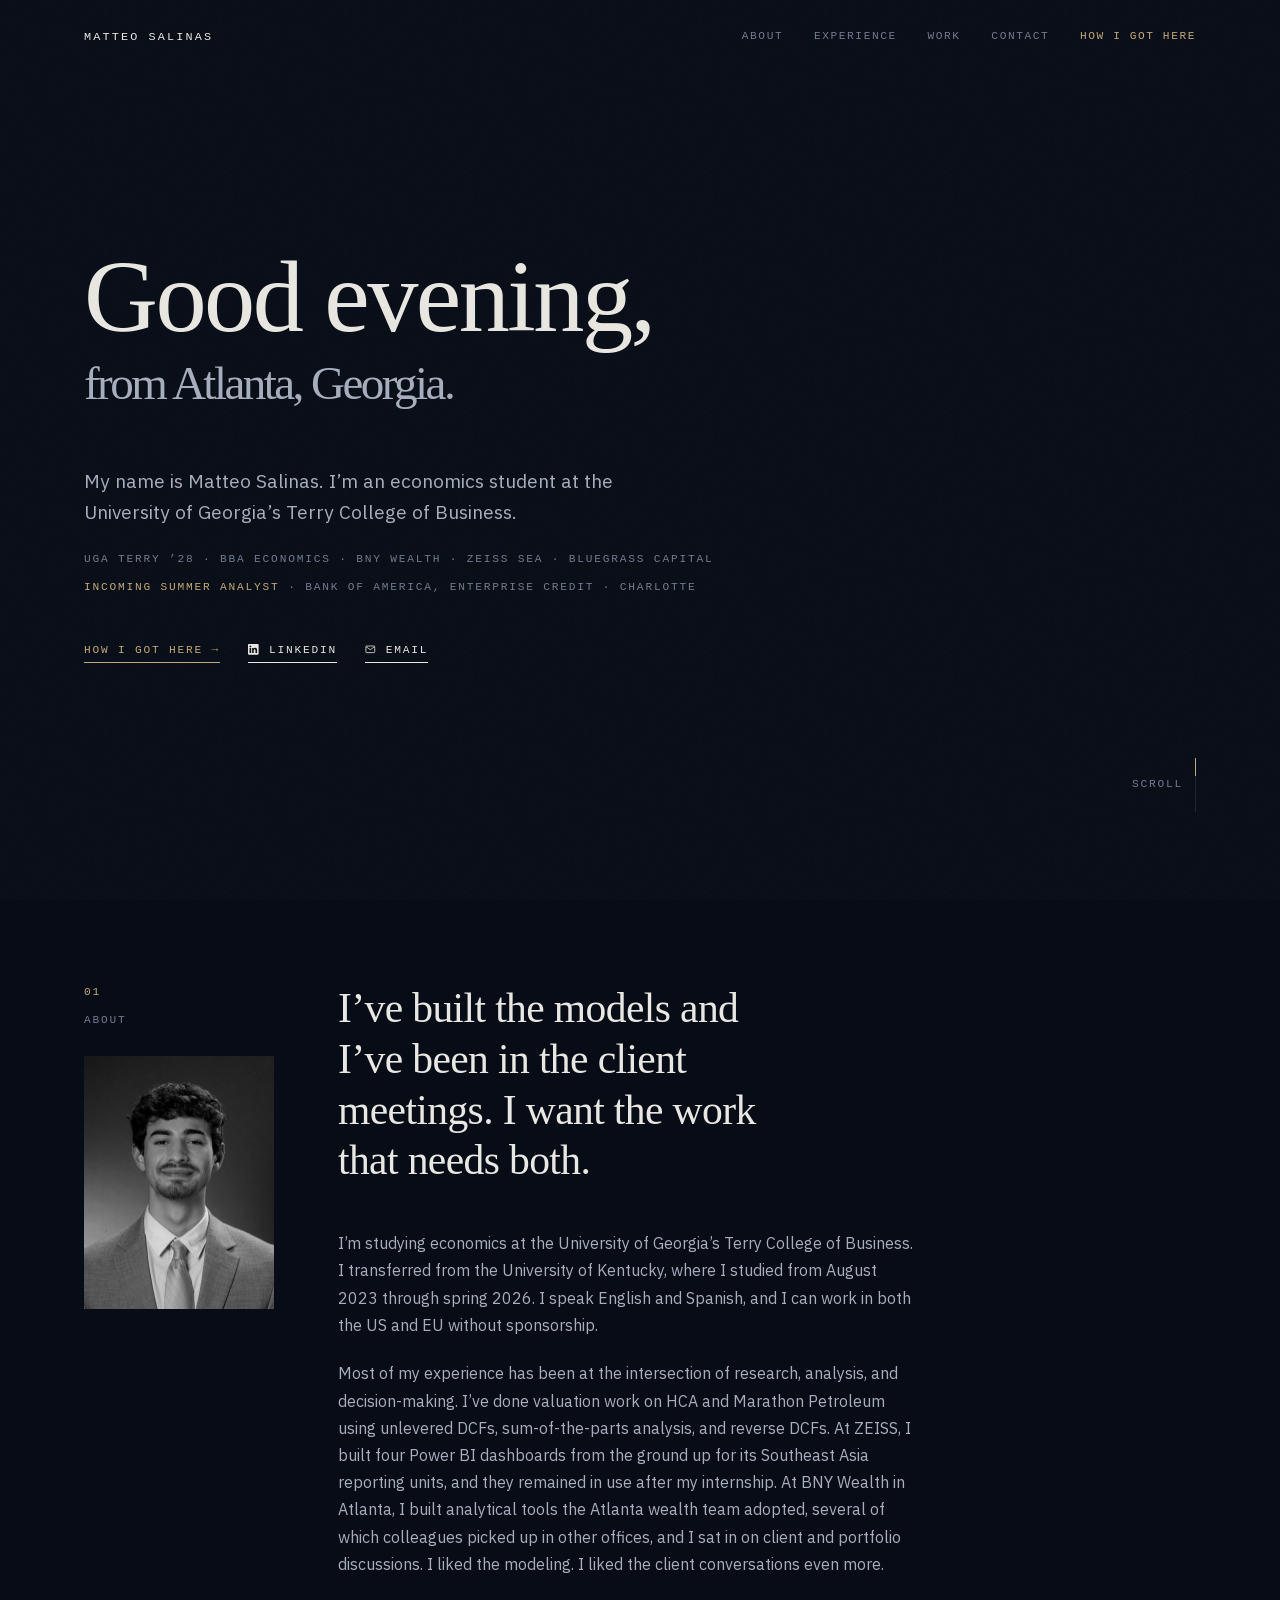
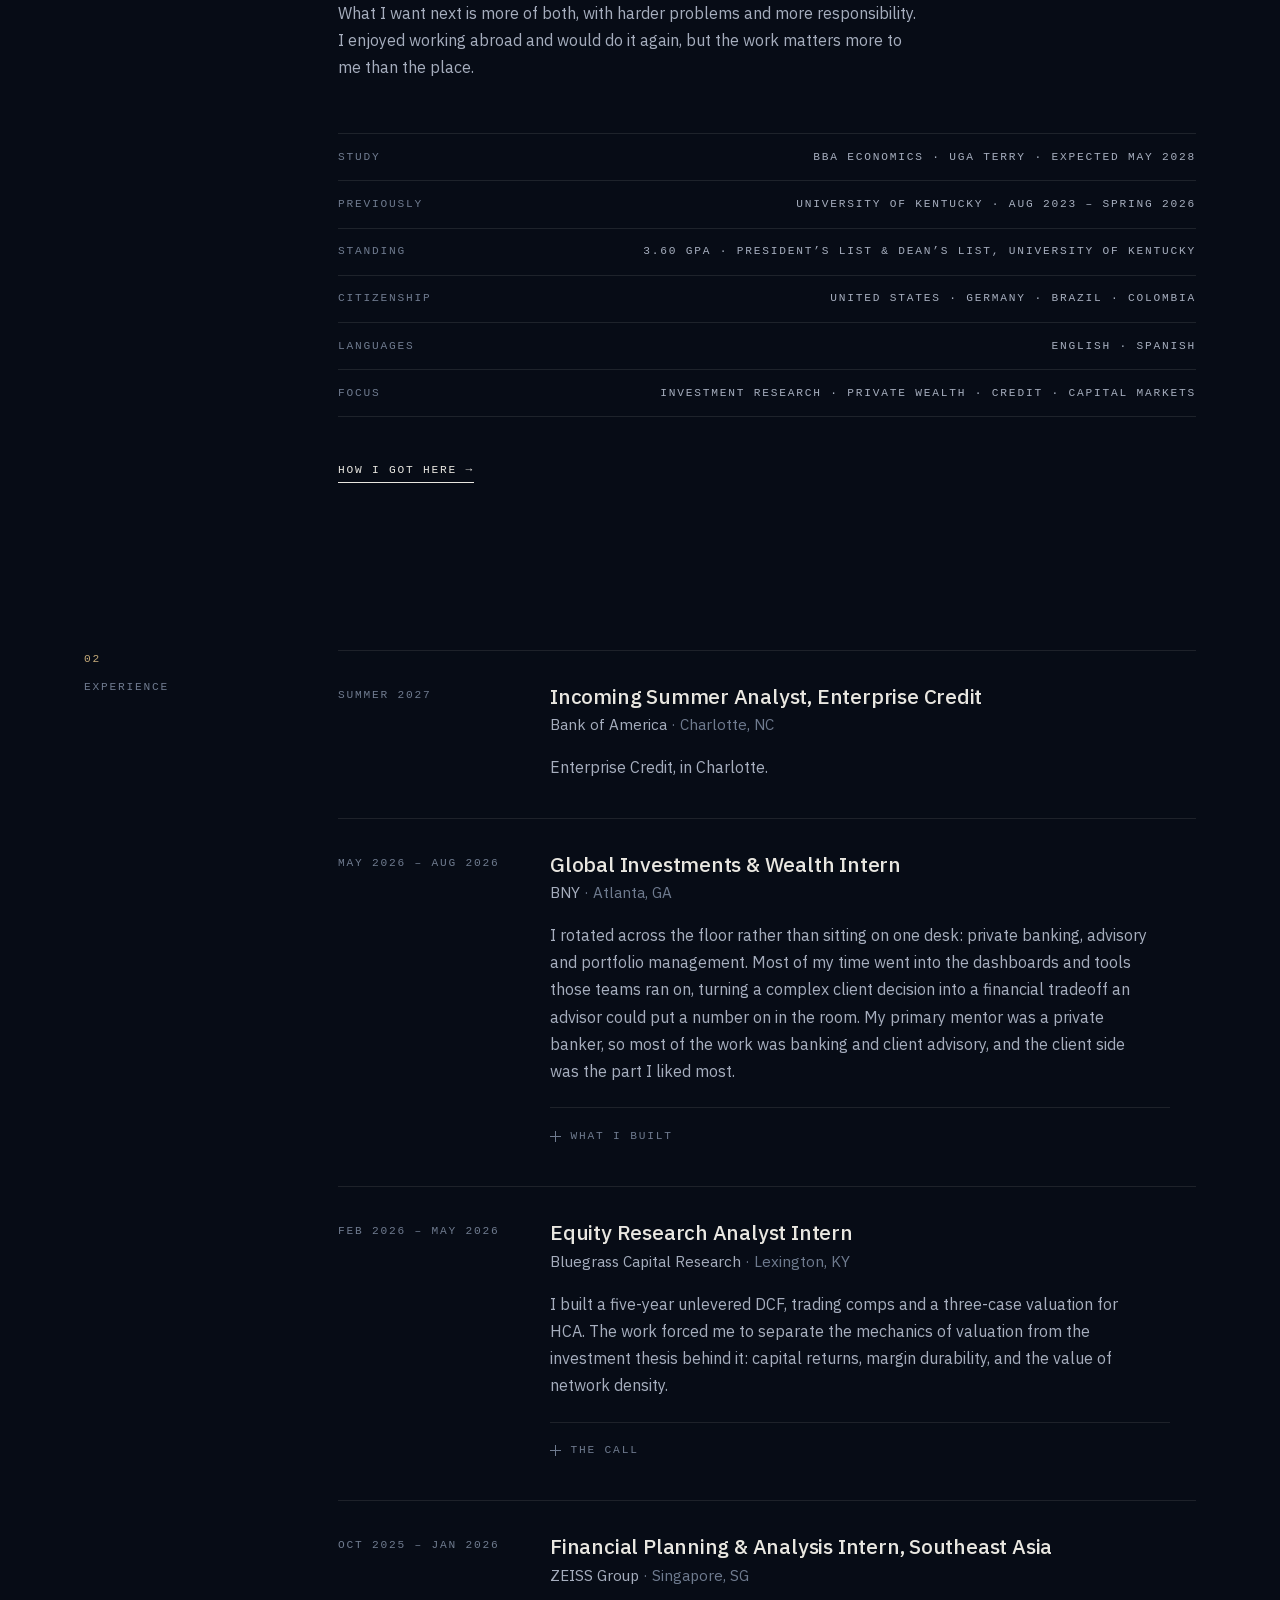
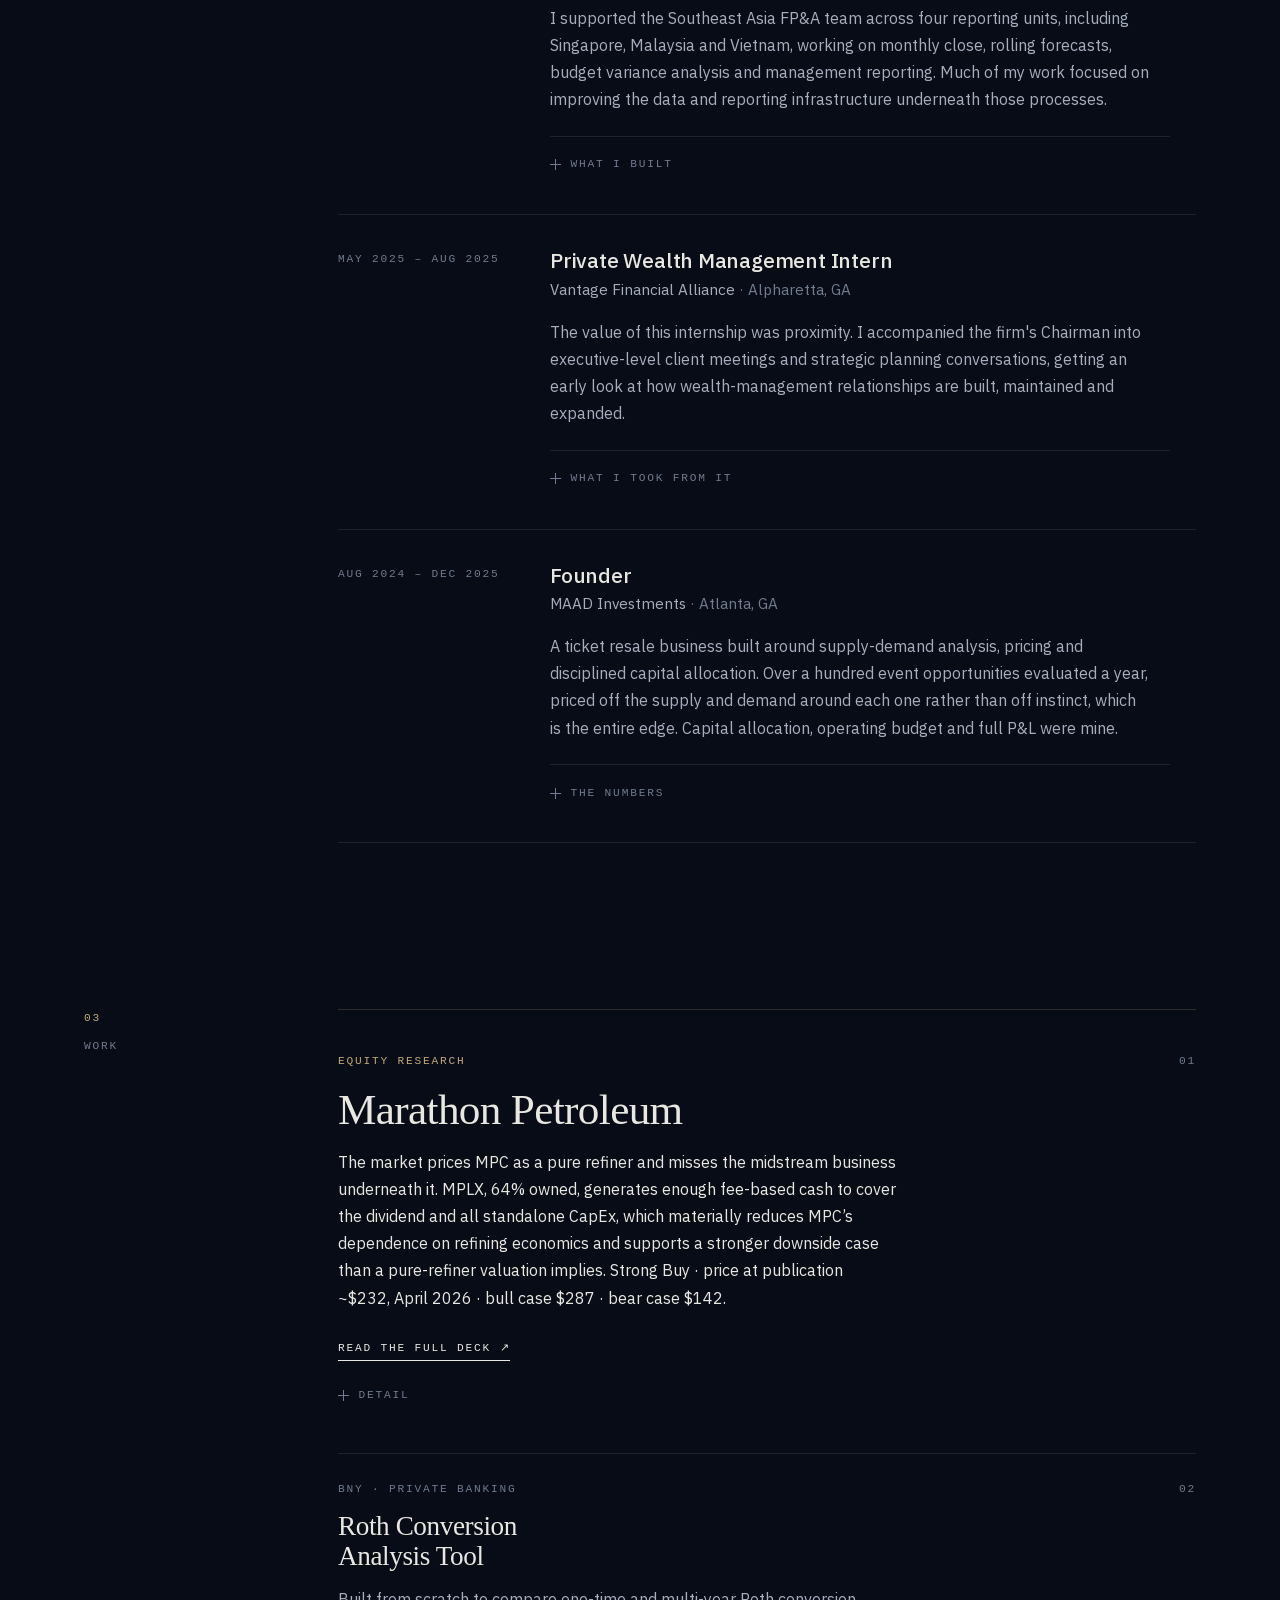
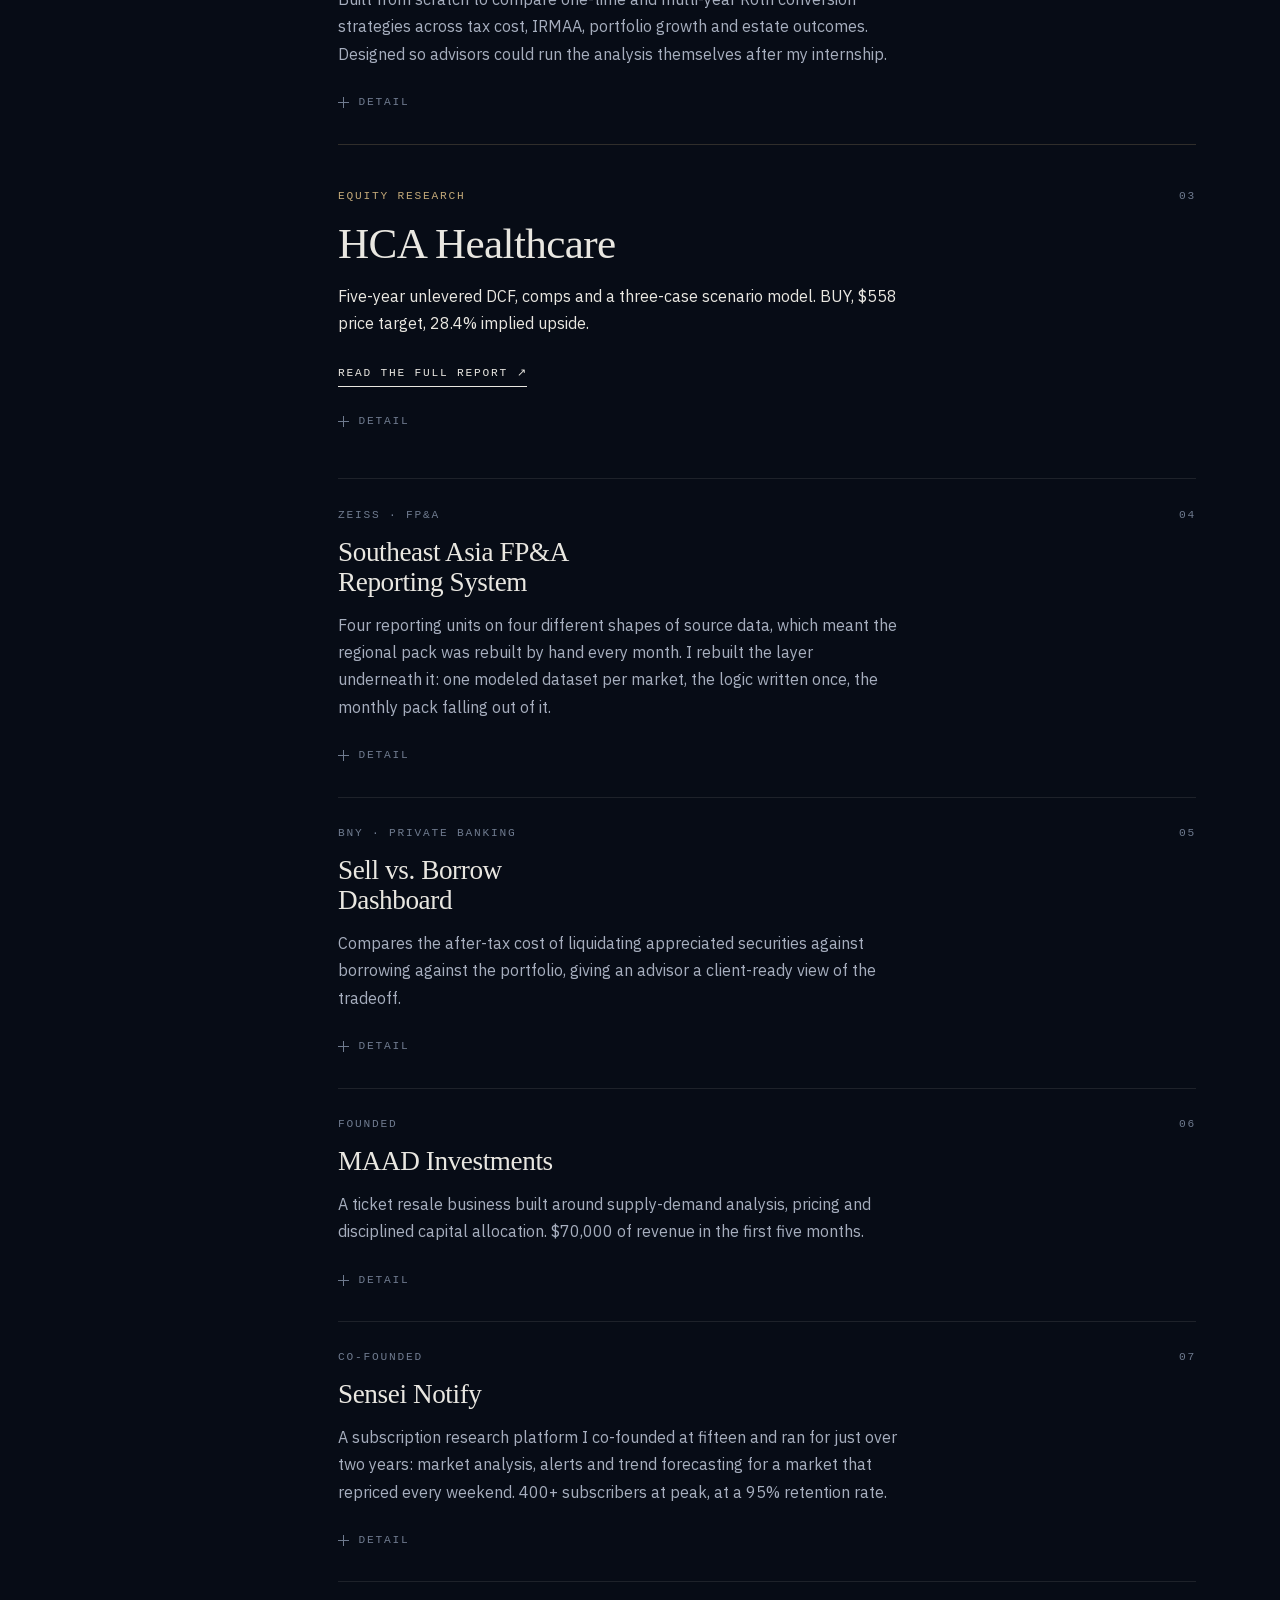
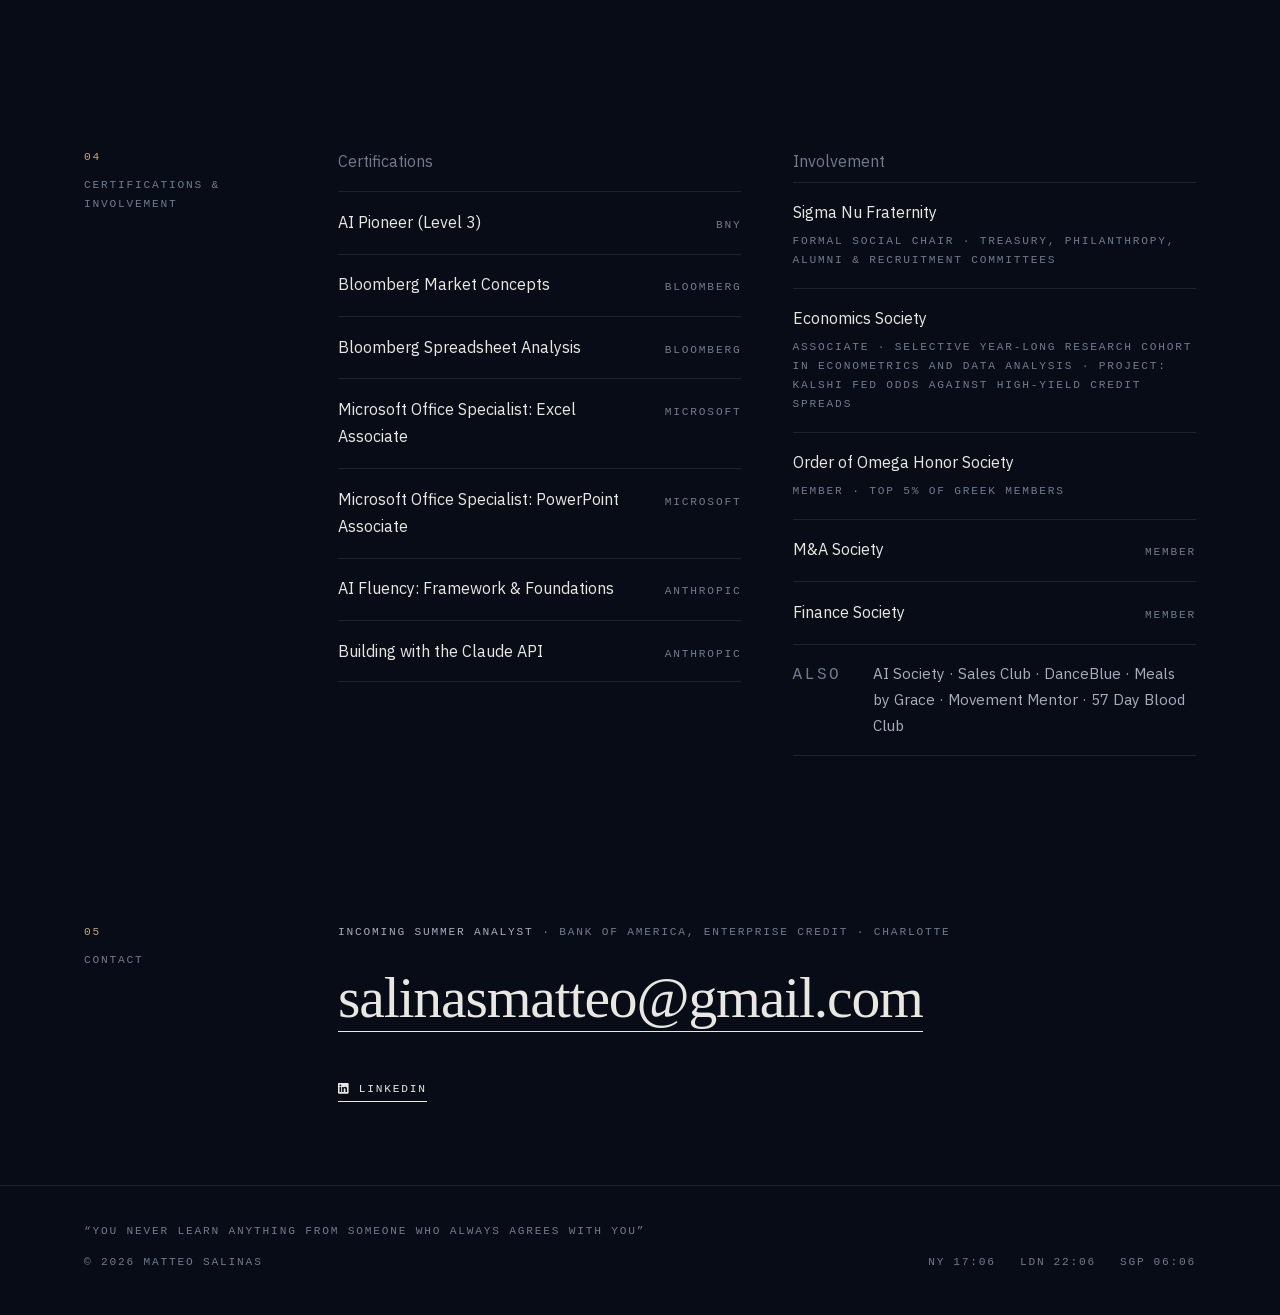
==== commit 1b106eeb: "BofA Summer 2027: status lines, Experience entry, Kalshi project He has signed, so "Recruiting for S" ====
--- a/index.html
+++ b/index.html
@@ -142,7 +142,7 @@
 
         <p class="hero-facts reveal mono">UGA Terry &rsquo;28 &middot; BBA Economics &middot; BNY Wealth &middot; ZEISS SEA &middot; Bluegrass Capital</p>
 
-        <p class="hero-status reveal mono">Recruiting for Summer 2027 <span class="faint">&middot; Open to relocate</span></p>
+        <p class="hero-status reveal mono">Incoming Summer Analyst <span class="faint">&middot; Bank of America, Enterprise Credit &middot; Charlotte</span></p>
 
         <ul class="hero-links reveal mono">
           <li><a class="wipe lead-link" href="about.html">How I got here <span aria-hidden="true">&rarr;</span></a></li>
@@ -200,6 +200,15 @@
         <div class="band-body">
           <div id="experience-list" class="rows">
       <article class="row">
+        <p class="row-when mono">Summer 2027</p>
+        <div class="row-body">
+          <h3 class="row-role">Incoming Summer Analyst, Enterprise Credit</h3>
+          <p class="row-org">Bank of America <span class="at">&middot; Charlotte, NC</span></p>
+          <p class="row-summary">Enterprise Credit, in Charlotte.</p>
+          
+        </div>
+      </article>
+      <article class="row">
         <p class="row-when mono">May 2026 – Aug 2026</p>
         <div class="row-body">
           <h3 class="row-role">Global Investments & Wealth Intern</h3>
@@ -435,7 +444,7 @@
           </div>
           <div>
             <h3 class="col-label mono faint">Involvement</h3>
-            <ul id="involvement-list" class="list"><li class="list-item list-item--stacked"><span class="name">Sigma Nu Fraternity</span><span class="by mono">Formal Social Chair &middot; Treasury, Philanthropy, Alumni &amp; Recruitment Committees</span></li><li class="list-item list-item--stacked"><span class="name">Economics Society</span><span class="by mono">Associate &middot; Selective year-long research cohort in econometrics and data analysis</span></li><li class="list-item list-item--stacked"><span class="name">Order of Omega Honor Society</span><span class="by mono">Member &middot; Top 5% of Greek members</span></li><li class="list-item"><span class="name">M&A Society</span><span class="by mono">Member</span></li><li class="list-item"><span class="name">Finance Society</span><span class="by mono">Member</span></li><li class="list-item list-more"><span class="name mono faint">Also</span><span class="by">AI Society &middot; Sales Club &middot; DanceBlue &middot; Meals by Grace &middot; Movement Mentor &middot; 57 Day Blood Club</span></li>
+            <ul id="involvement-list" class="list"><li class="list-item list-item--stacked"><span class="name">Sigma Nu Fraternity</span><span class="by mono">Formal Social Chair &middot; Treasury, Philanthropy, Alumni &amp; Recruitment Committees</span></li><li class="list-item list-item--stacked"><span class="name">Economics Society</span><span class="by mono">Associate &middot; Selective year-long research cohort in econometrics and data analysis &middot; Project: Kalshi Fed odds against high-yield credit spreads</span></li><li class="list-item list-item--stacked"><span class="name">Order of Omega Honor Society</span><span class="by mono">Member &middot; Top 5% of Greek members</span></li><li class="list-item"><span class="name">M&A Society</span><span class="by mono">Member</span></li><li class="list-item"><span class="name">Finance Society</span><span class="by mono">Member</span></li><li class="list-item list-more"><span class="name mono faint">Also</span><span class="by">AI Society &middot; Sales Club &middot; DanceBlue &middot; Meals by Grace &middot; Movement Mentor &middot; 57 Day Blood Club</span></li>
         </ul>
           </div>
         </div>
@@ -449,7 +458,7 @@
           <h2 class="rail-label"><span class="idx">05</span><span>Contact</span></h2>
         </div>
         <div class="band-body">
-          <p class="mono reveal contact-status">Recruiting for Summer 2027 <span class="faint">&middot; Atlanta, and open to relocate</span></p>
+          <p class="mono reveal contact-status">Incoming Summer Analyst <span class="faint">&middot; Bank of America, Enterprise Credit &middot; Charlotte</span></p>
           <a class="contact-mail wipe reveal" href="mailto:salinasmatteo@gmail.com">salinasmatteo@gmail.com</a>
           <ul class="contact-aside reveal mono">
             <li><a class="wipe" href="https://www.linkedin.com/in/matteosalinas1/" target="_blank" rel="noopener"><svg class="glyph" viewBox="0 0 24 24" fill="currentColor" aria-hidden="true"><path d="M20.45 20.45h-3.56v-5.57c0-1.33-.02-3.04-1.85-3.04-1.85 0-2.13 1.45-2.13 2.94v5.67H9.35V9h3.41v1.56h.05c.48-.9 1.63-1.85 3.36-1.85 3.6 0 4.27 2.37 4.27 5.45v6.29zM5.34 7.43a2.06 2.06 0 1 1 0-4.13 2.06 2.06 0 0 1 0 4.13zM7.12 20.45H3.55V9h3.57v11.45zM22.22 0H1.77C.79 0 0 .77 0 1.72v20.56C0 23.23.79 24 1.77 24h20.45c.98 0 1.78-.77 1.78-1.72V1.72C24 .77 23.2 0 22.22 0z"/></svg> LinkedIn</a></li>
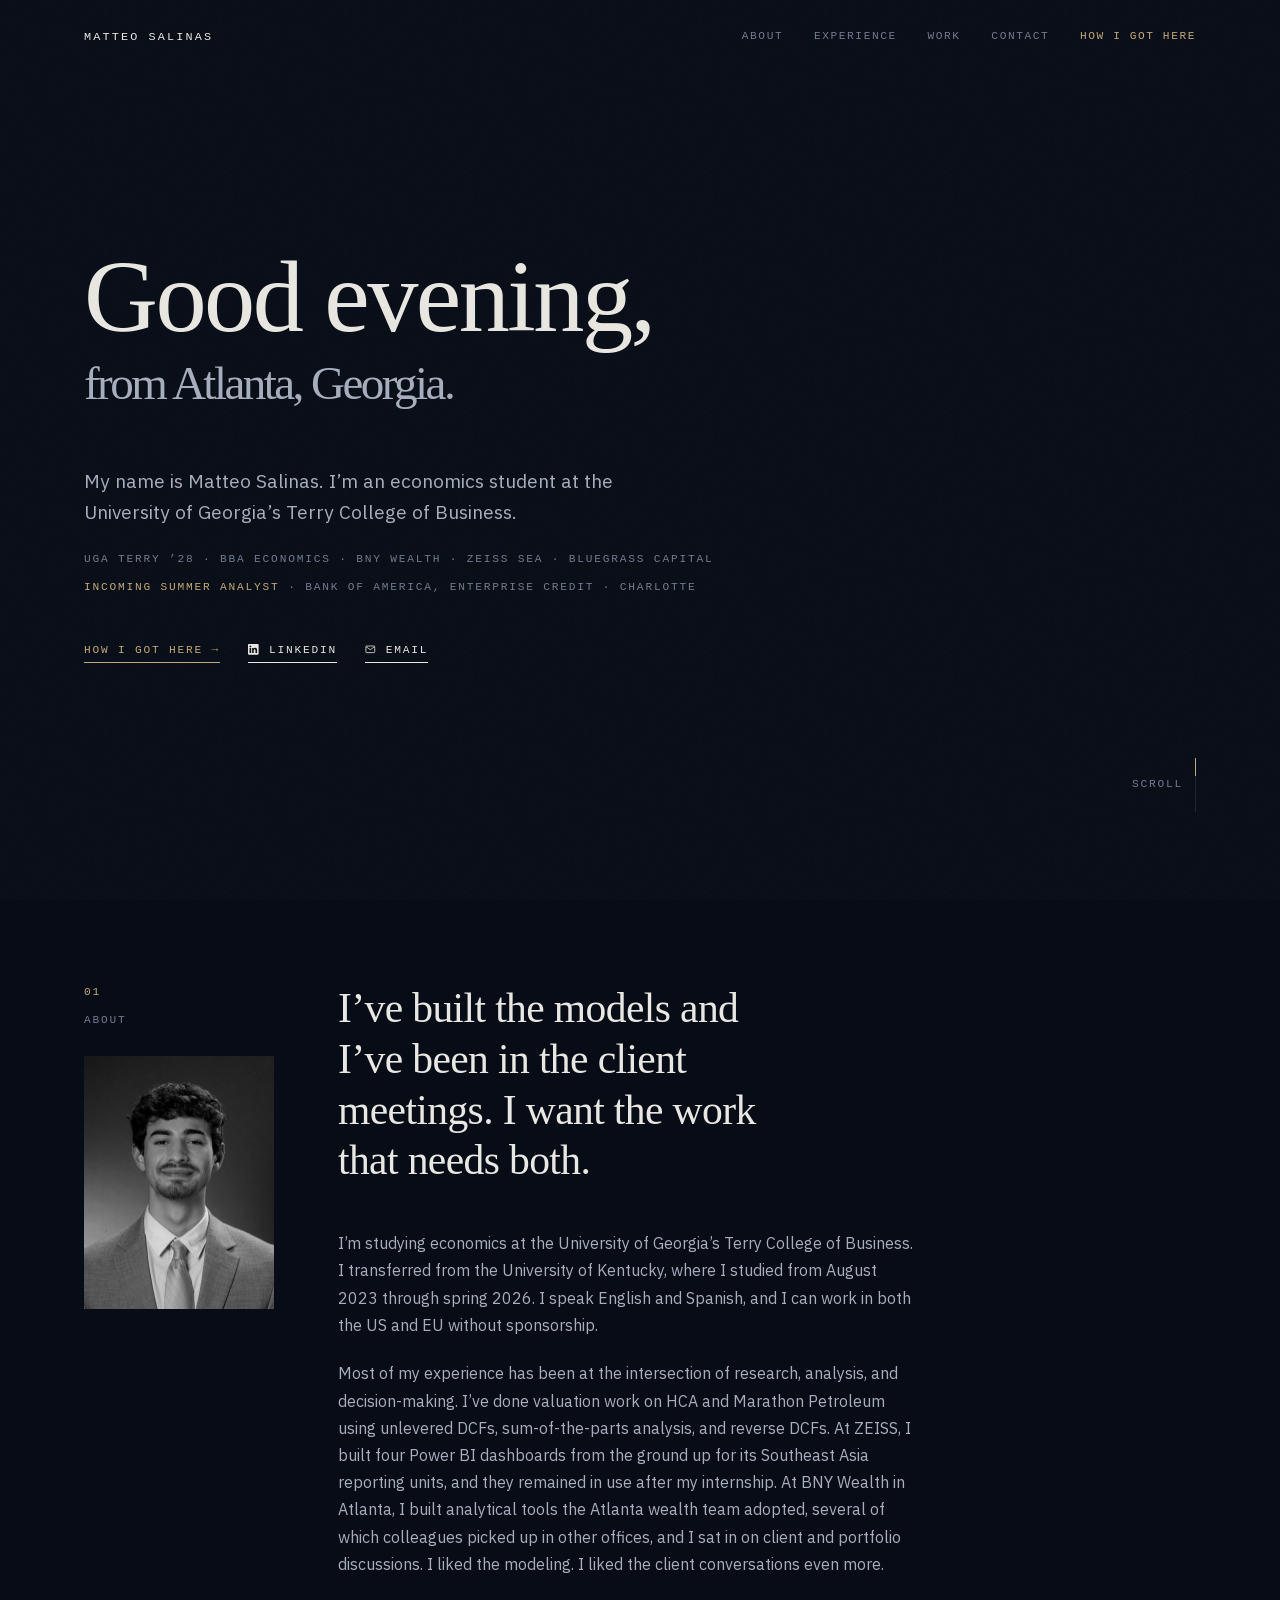
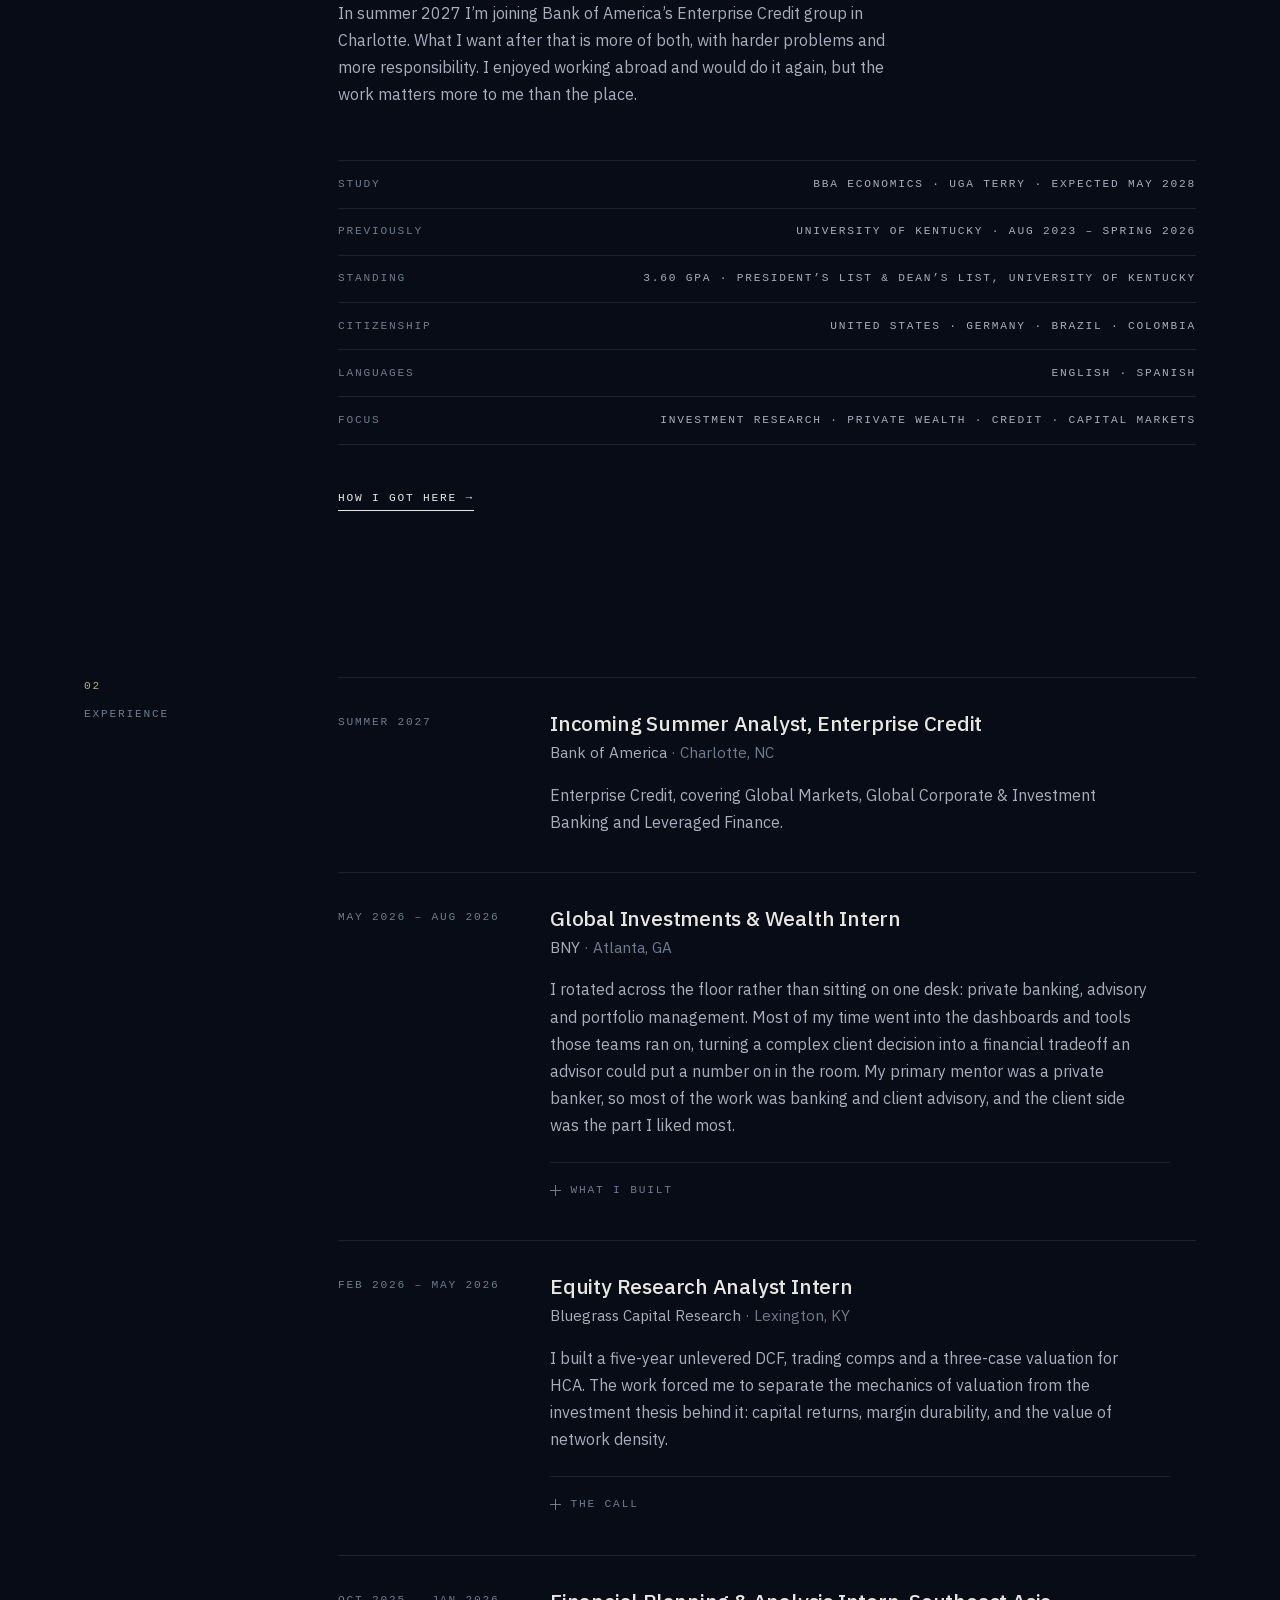
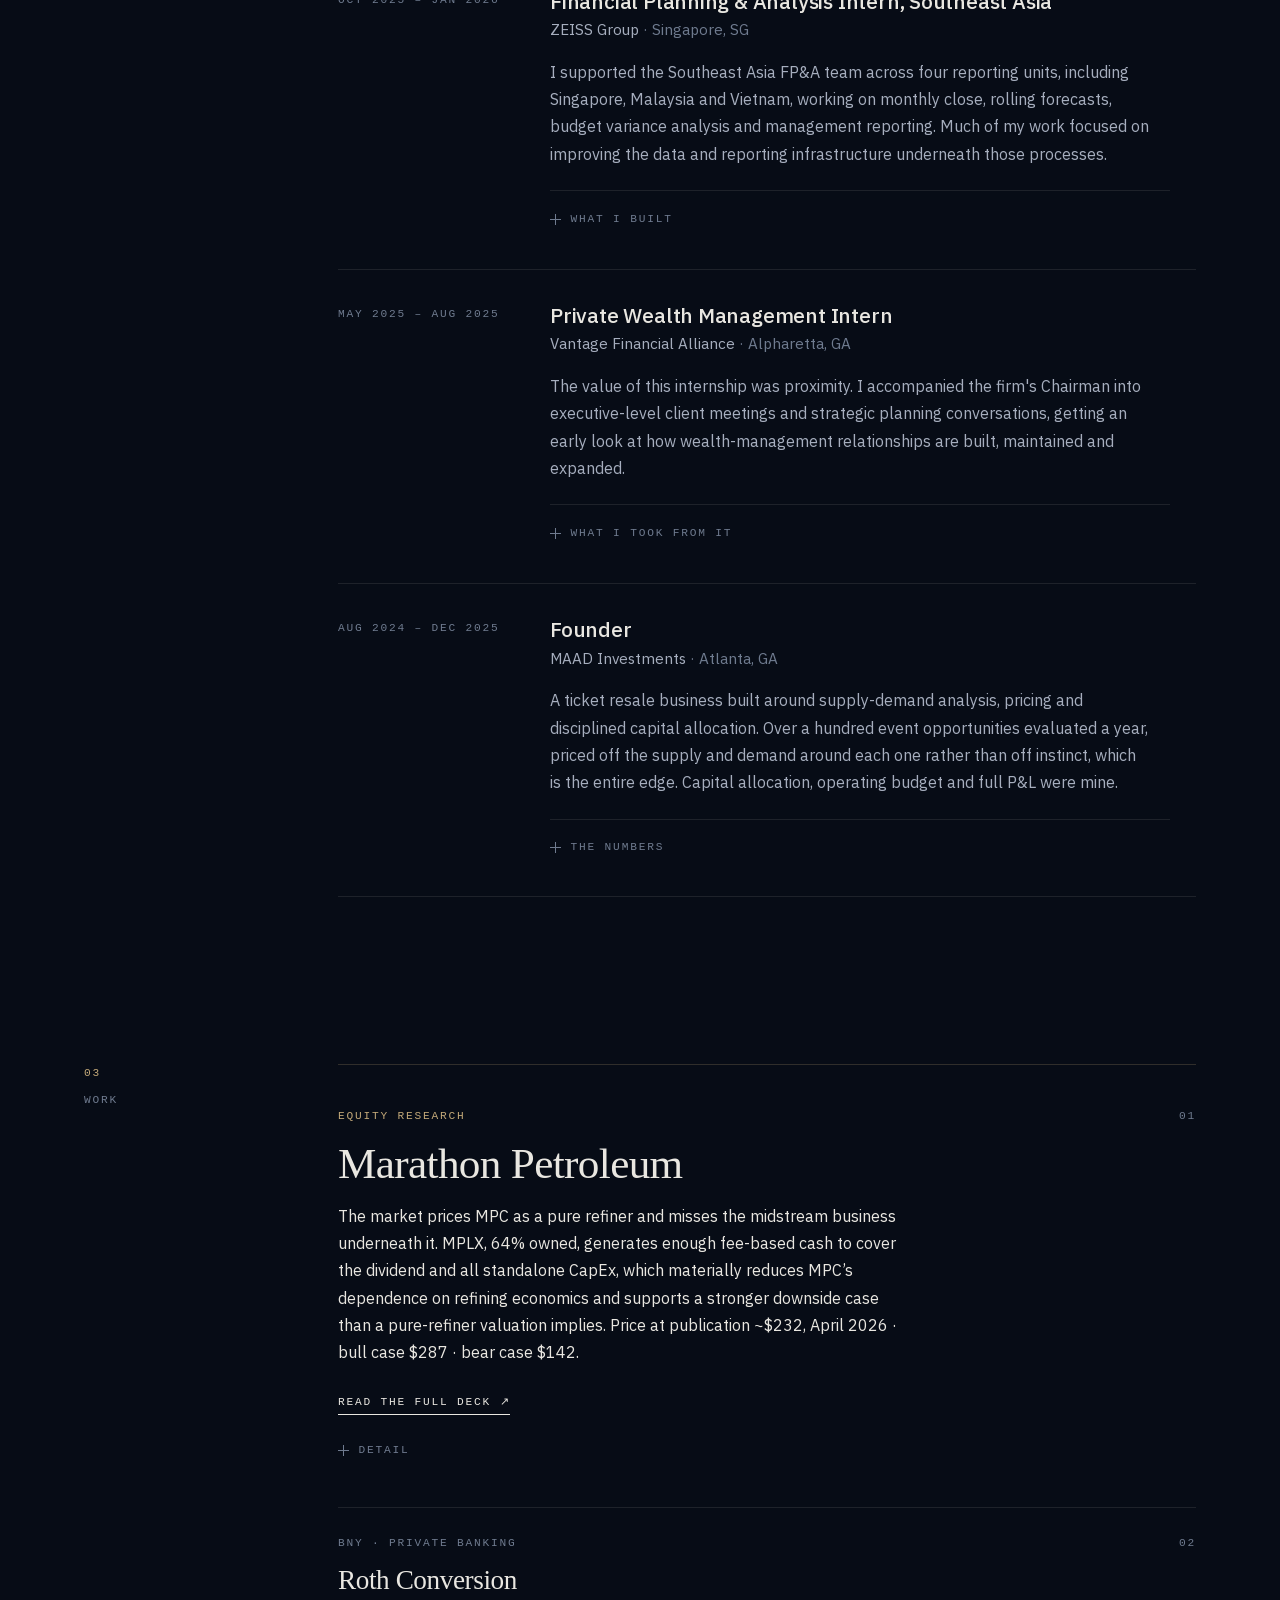
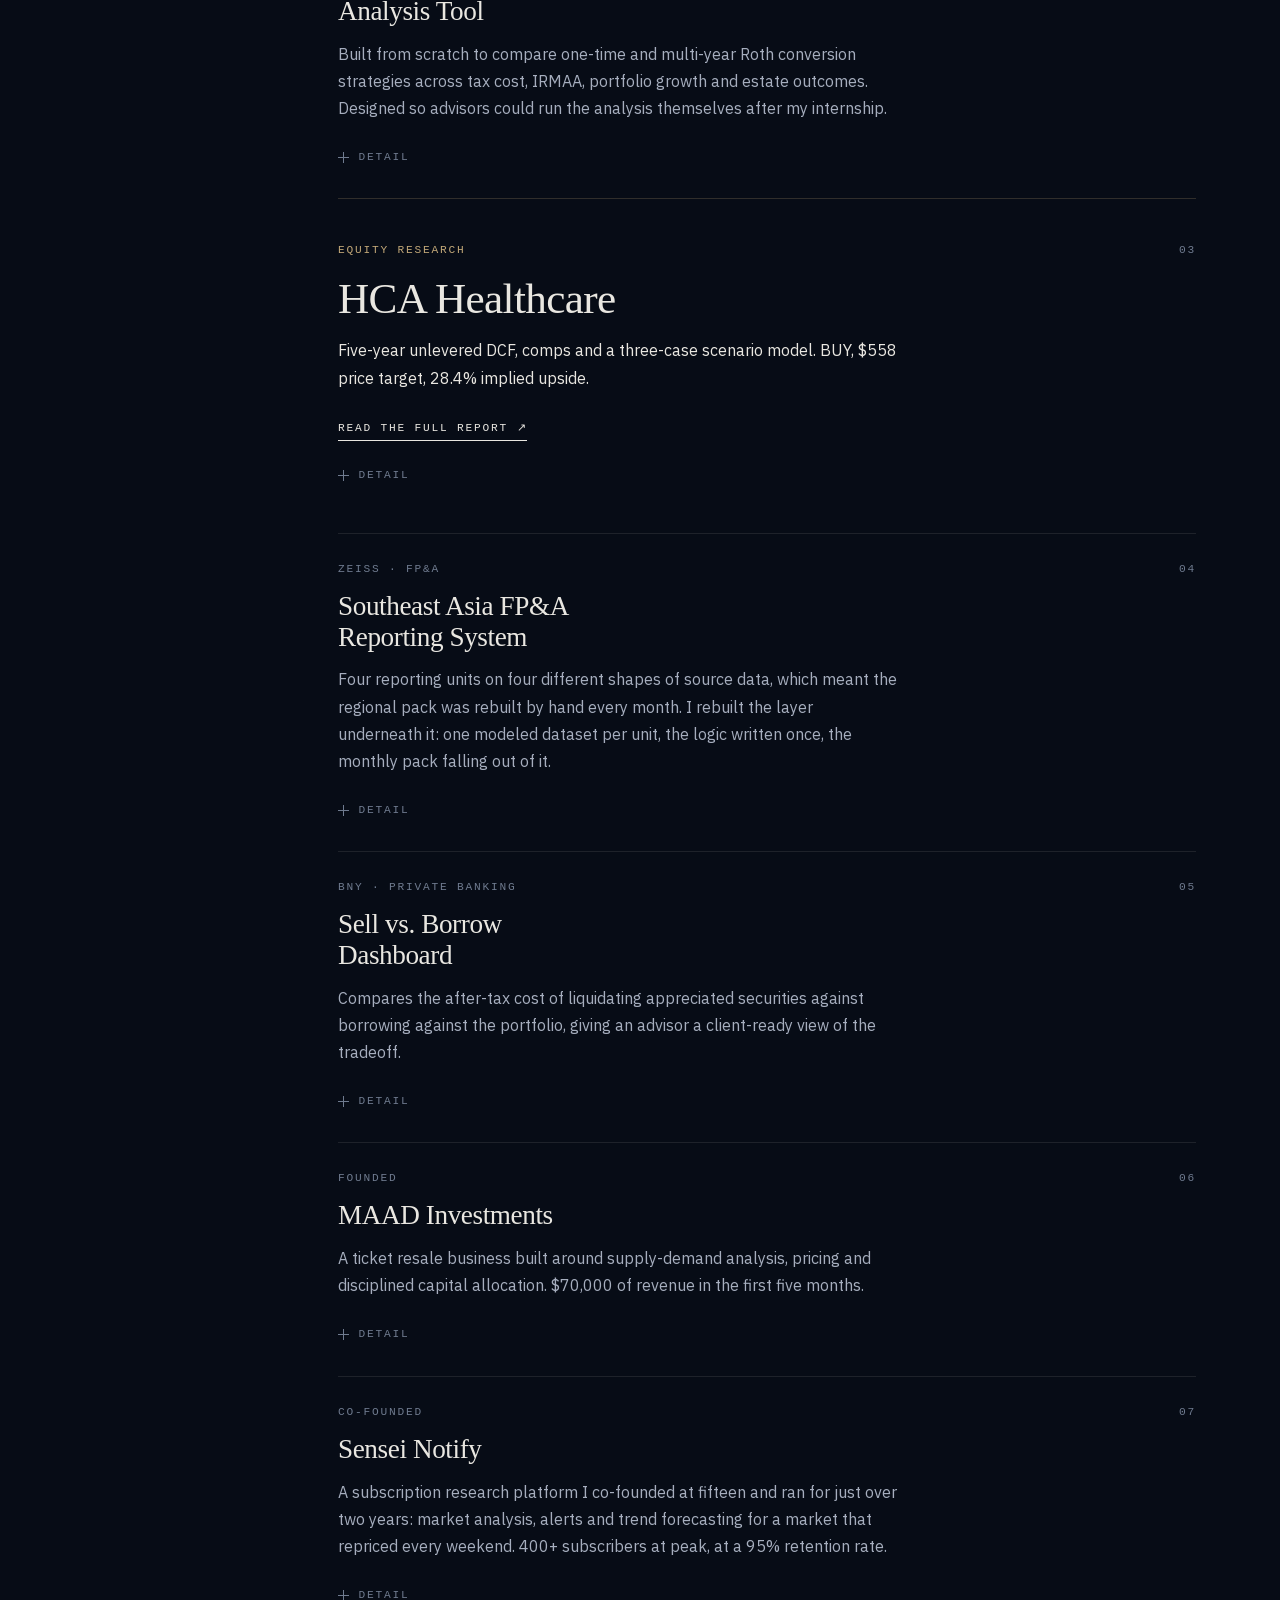
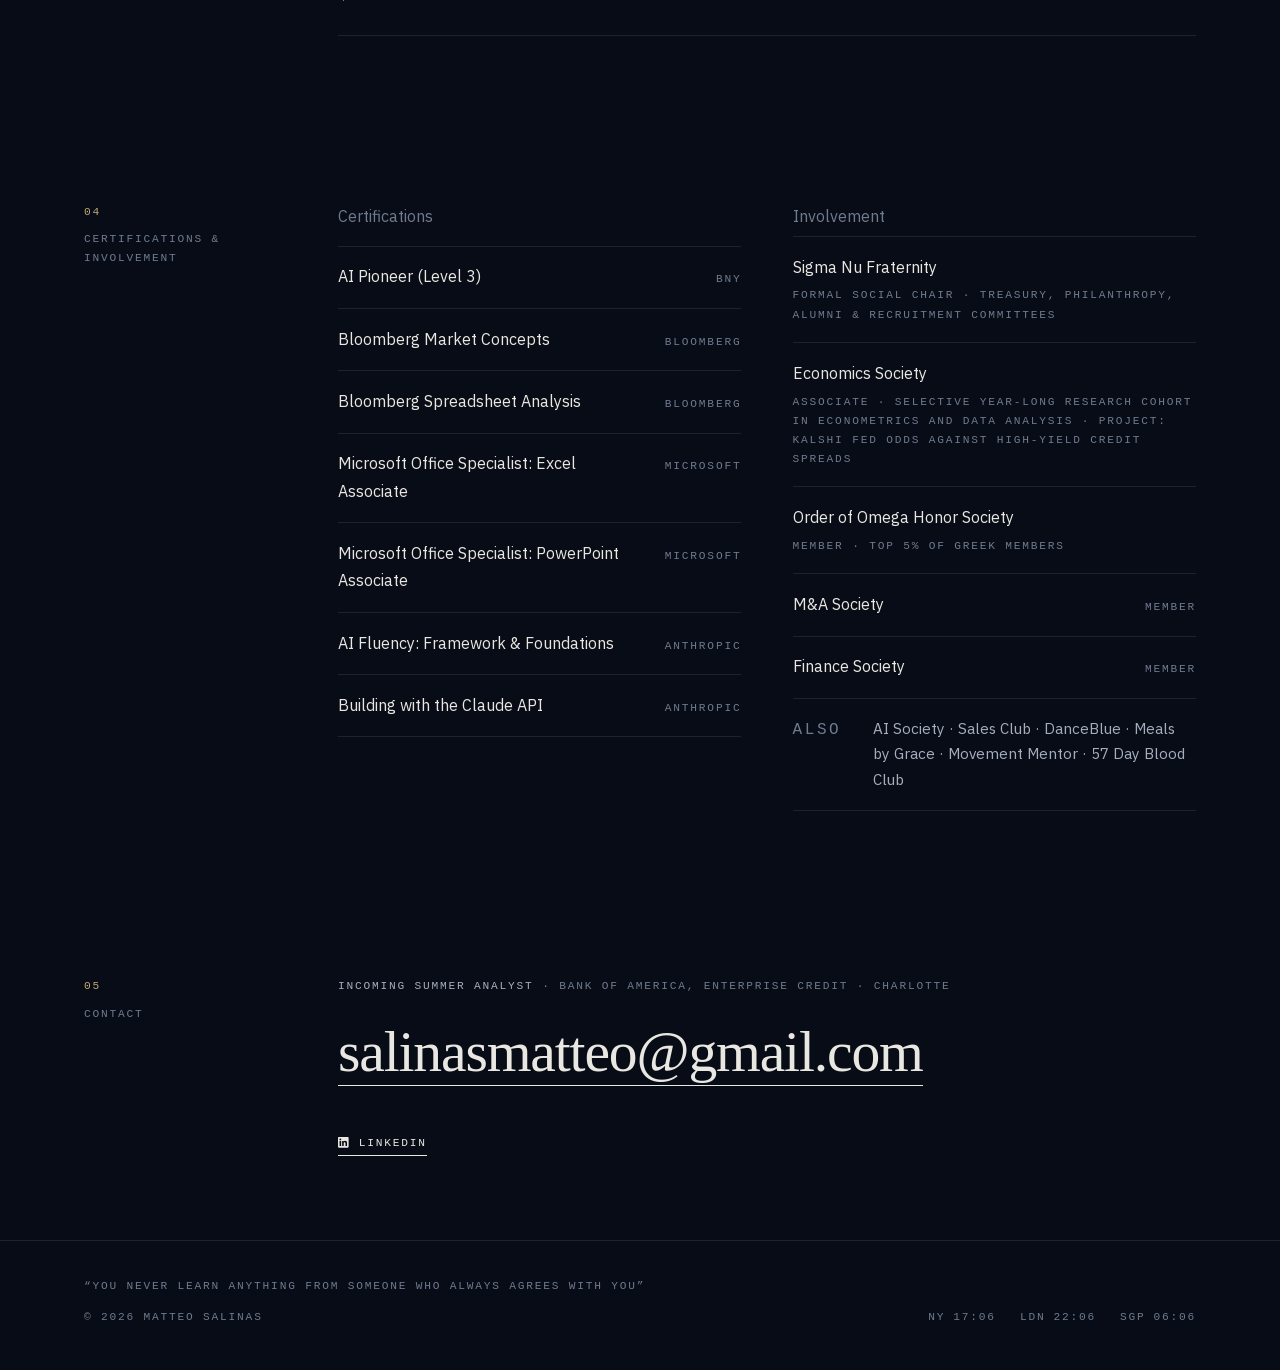
==== commit ae665a2f: "Site review: BofA groups, Marathon rating, three stale leftovers From a full read of both rendered p" ====
--- a/index.html
+++ b/index.html
@@ -172,7 +172,7 @@
           <div class="about-body reveal">
             <p>I&rsquo;m studying economics at the University of Georgia&rsquo;s Terry College of Business. I transferred from the University of Kentucky, where I studied from August 2023 through spring 2026. I speak English and Spanish, and I can work in both the US and EU without sponsorship.</p>
             <p>Most of my experience has been at the intersection of research, analysis, and decision-making. I&rsquo;ve done valuation work on HCA and Marathon Petroleum using unlevered DCFs, sum-of-the-parts analysis, and reverse DCFs. At ZEISS, I built four Power BI dashboards from the ground up for its Southeast Asia reporting units, and they remained in use after my internship. At BNY Wealth in Atlanta, I built analytical tools the Atlanta wealth team adopted, several of which colleagues picked up in other offices, and I sat in on client and portfolio discussions. I liked the modeling. I liked the client conversations even more.</p>
-            <p>What I want next is more of both, with harder problems and more responsibility. I enjoyed working abroad and would do it again, but the work matters more to me than the place.</p>
+            <p>In summer 2027 I&rsquo;m joining Bank of America&rsquo;s Enterprise Credit group in Charlotte. What I want after that is more of both, with harder problems and more responsibility. I enjoyed working abroad and would do it again, but the work matters more to me than the place.</p>
           </div>
 
           <dl class="about-facts reveal mono">
@@ -204,7 +204,7 @@
         <div class="row-body">
           <h3 class="row-role">Incoming Summer Analyst, Enterprise Credit</h3>
           <p class="row-org">Bank of America <span class="at">&middot; Charlotte, NC</span></p>
-          <p class="row-summary">Enterprise Credit, in Charlotte.</p>
+          <p class="row-summary">Enterprise Credit, covering Global Markets, Global Corporate &amp; Investment Banking and Leveraged Finance.</p>
           
         </div>
       </article>
@@ -240,7 +240,7 @@
           <p class="row-summary">I supported the Southeast Asia FP&A team across four reporting units, including Singapore, Malaysia and Vietnam, working on monthly close, rolling forecasts, budget variance analysis and management reporting. Much of my work focused on improving the data and reporting infrastructure underneath those processes.</p>
           <details class="row-more">
             <summary class="mono"><span class="plus" aria-hidden="true"></span>What I built</summary>
-            <ul class="row-notes"><li>Four Power BI dashboards built from the ground up over SQL-structured datasets, one per reporting unit. The architecture is in Work below. They remained in use after my internship.</li><li>Excel models projecting revenue, operating expense and cash flow across the region, built off drivers so one assumption change moved the whole regional forecast.</li><li>Variance analysis against budget and prior forecast, with sales and margin analysis feeding regional strategy.</li><li>Market, competitor and industry research across the four markets.</li></ul>
+            <ul class="row-notes"><li>Four Power BI dashboards built from the ground up over SQL-structured datasets, one per reporting unit. The architecture is in Work below. They remained in use after my internship.</li><li>Excel models projecting revenue, operating expense and cash flow across the region, built off drivers so one assumption change moved the whole regional forecast.</li><li>Variance analysis against budget and prior forecast, with sales and margin analysis feeding regional strategy.</li><li>Market, competitor and industry research across the four reporting units.</li></ul>
           </details>
         </div>
       </article>
@@ -287,7 +287,7 @@
           <span class="faint">01</span>
         </div>
         <h3>Marathon Petroleum</h3>
-        <p class="project-note">The market prices MPC as a pure refiner and misses the midstream business underneath it. MPLX, 64% owned, generates enough fee-based cash to cover the dividend and all standalone CapEx, which materially reduces MPC&rsquo;s dependence on refining economics and supports a stronger downside case than a pure-refiner valuation implies. Strong Buy &middot; price at publication ~$232, April 2026 &middot; bull case $287 &middot; bear case $142.</p>
+        <p class="project-note">The market prices MPC as a pure refiner and misses the midstream business underneath it. MPLX, 64% owned, generates enough fee-based cash to cover the dividend and all standalone CapEx, which materially reduces MPC&rsquo;s dependence on refining economics and supports a stronger downside case than a pure-refiner valuation implies. Price at publication ~$232, April 2026 &middot; bull case $287 &middot; bear case $142.</p>
         <p class="project-link"><a class="wipe mono" href="assets/marathon-petroleum.pdf" target="_blank" rel="noopener">Read the full deck <span aria-hidden="true">&#8599;</span></a></p>
         <details>
           <summary class="mono"><span class="plus" aria-hidden="true"></span>Detail</summary>
@@ -371,11 +371,11 @@
           <span class="faint">04</span>
         </div>
         <h3>Southeast Asia FP&A Reporting System</h3>
-        <p class="project-note">Four reporting units on four different shapes of source data, which meant the regional pack was rebuilt by hand every month. I rebuilt the layer underneath it: one modeled dataset per market, the logic written once, the monthly pack falling out of it.</p>
+        <p class="project-note">Four reporting units on four different shapes of source data, which meant the regional pack was rebuilt by hand every month. I rebuilt the layer underneath it: one modeled dataset per unit, the logic written once, the monthly pack falling out of it.</p>
         
         <details>
           <summary class="mono"><span class="plus" aria-hidden="true"></span>Detail</summary>
-          <ul class="project-detail"><li>The architecture: source extracts per market, cleaned and conformed in Power Query, modeled into a star schema over SQL-structured datasets, measures written in DAX, surfaced as four Power BI dashboards feeding management reporting.</li><li>Writing the logic as DAX measures rather than patching the source is the part that made it survive: the same measure definitions across all four, so a figure means the same thing in every unit's report instead of depending on who built that tab.</li><li>Covered four reporting units, including Singapore, Malaysia and Vietnam, against monthly close, rolling forecast and budget variance.</li><li>No figures or screenshots here. The work is the architecture, and the architecture is the part that transfers.</li></ul>
+          <ul class="project-detail"><li>The architecture: source extracts per unit, cleaned and conformed in Power Query, modeled into a star schema over SQL-structured datasets, measures written in DAX, surfaced as four Power BI dashboards feeding management reporting.</li><li>Writing the logic as DAX measures rather than patching the source is the part that made it survive: the same measure definitions across all four, so a figure means the same thing in every unit's report instead of depending on who built that tab.</li><li>Covered four reporting units, including Singapore, Malaysia and Vietnam, against monthly close, rolling forecast and budget variance.</li><li>No figures or screenshots here. The work is the architecture, and the architecture is the part that transfers.</li></ul>
           
           
         </details>
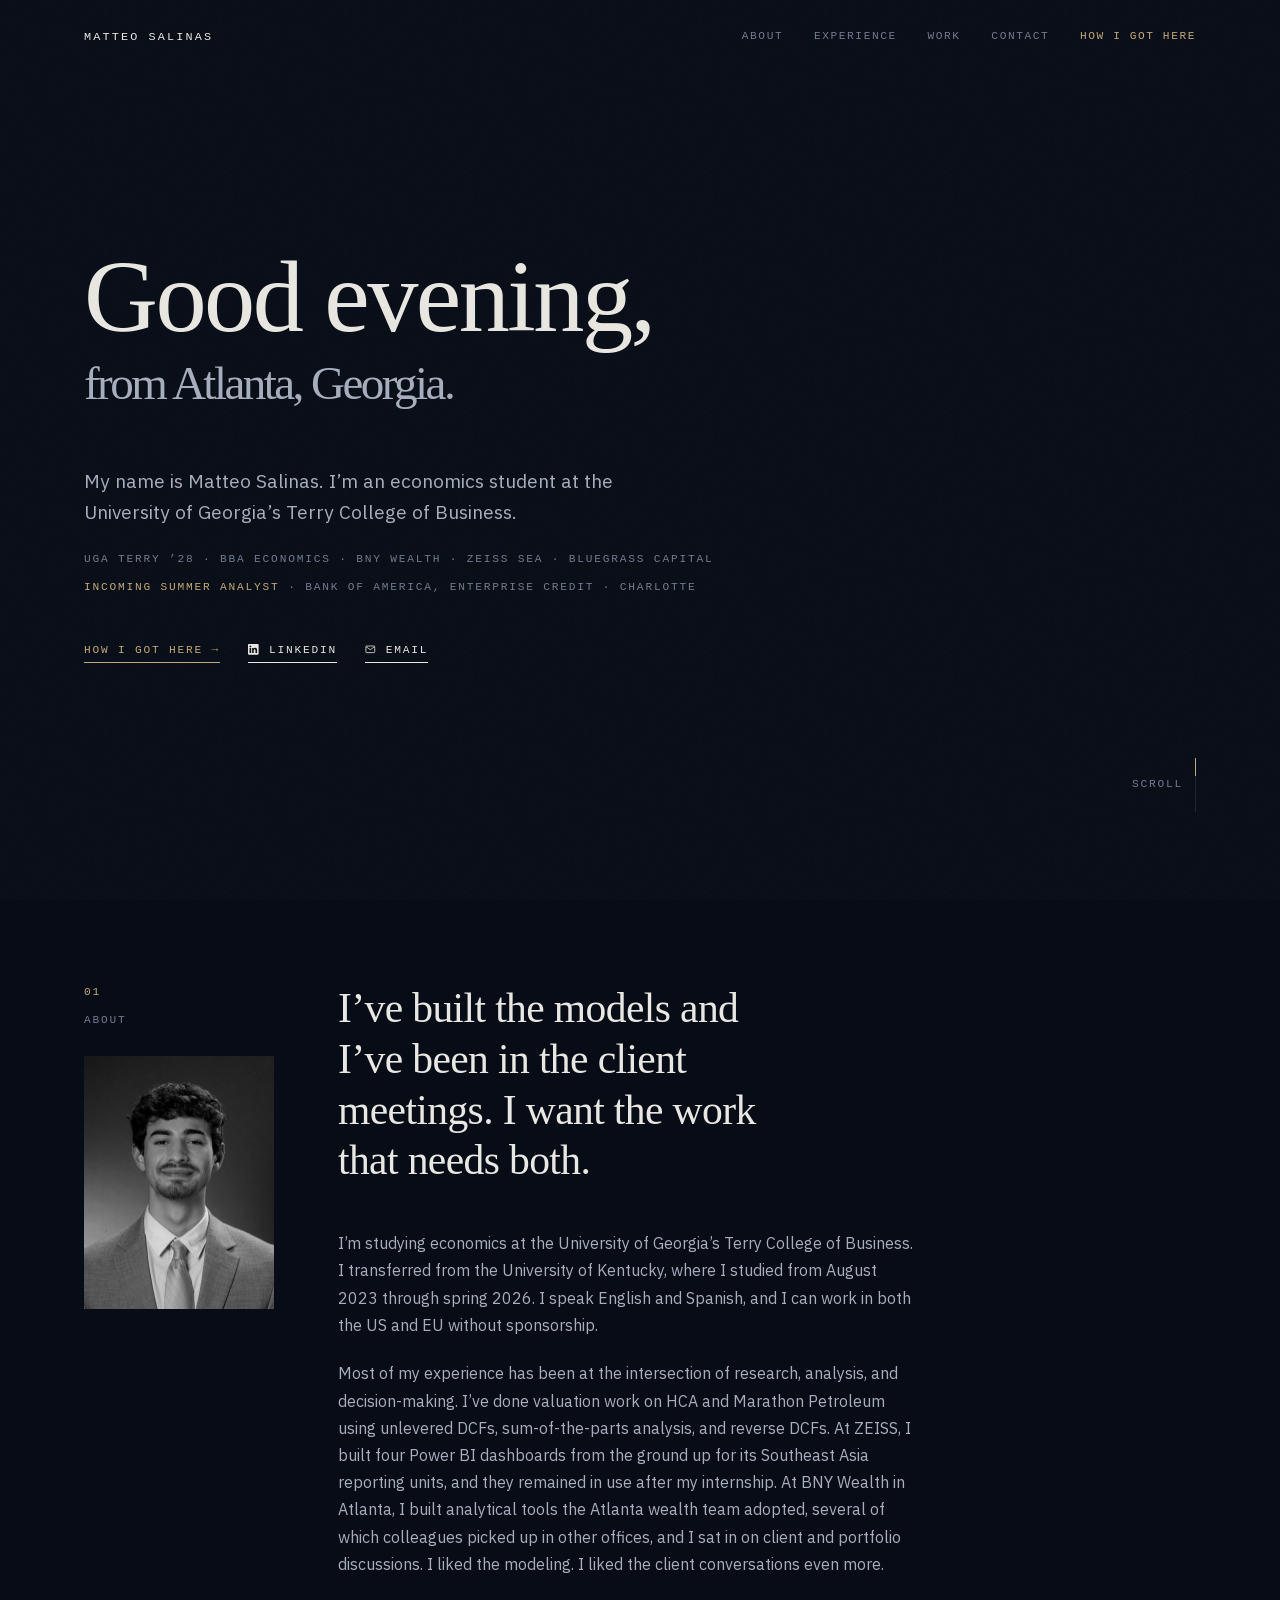
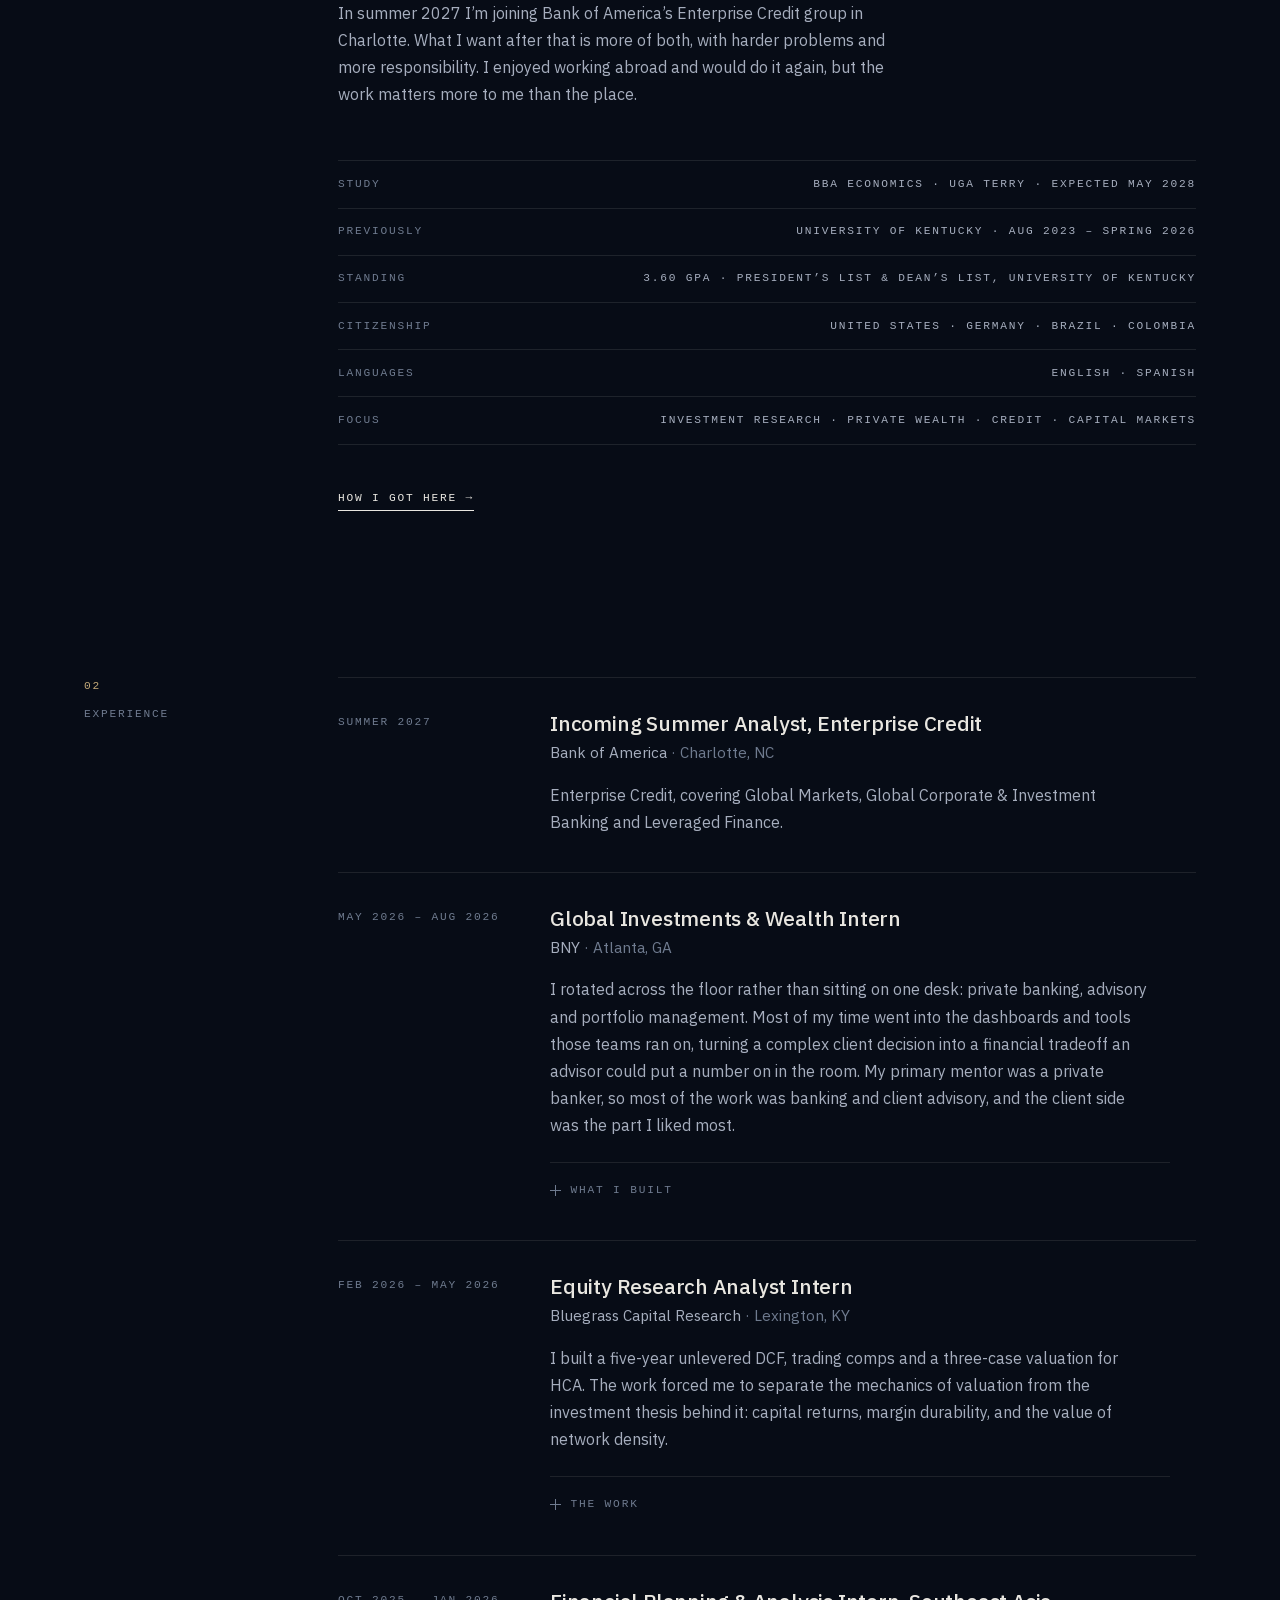
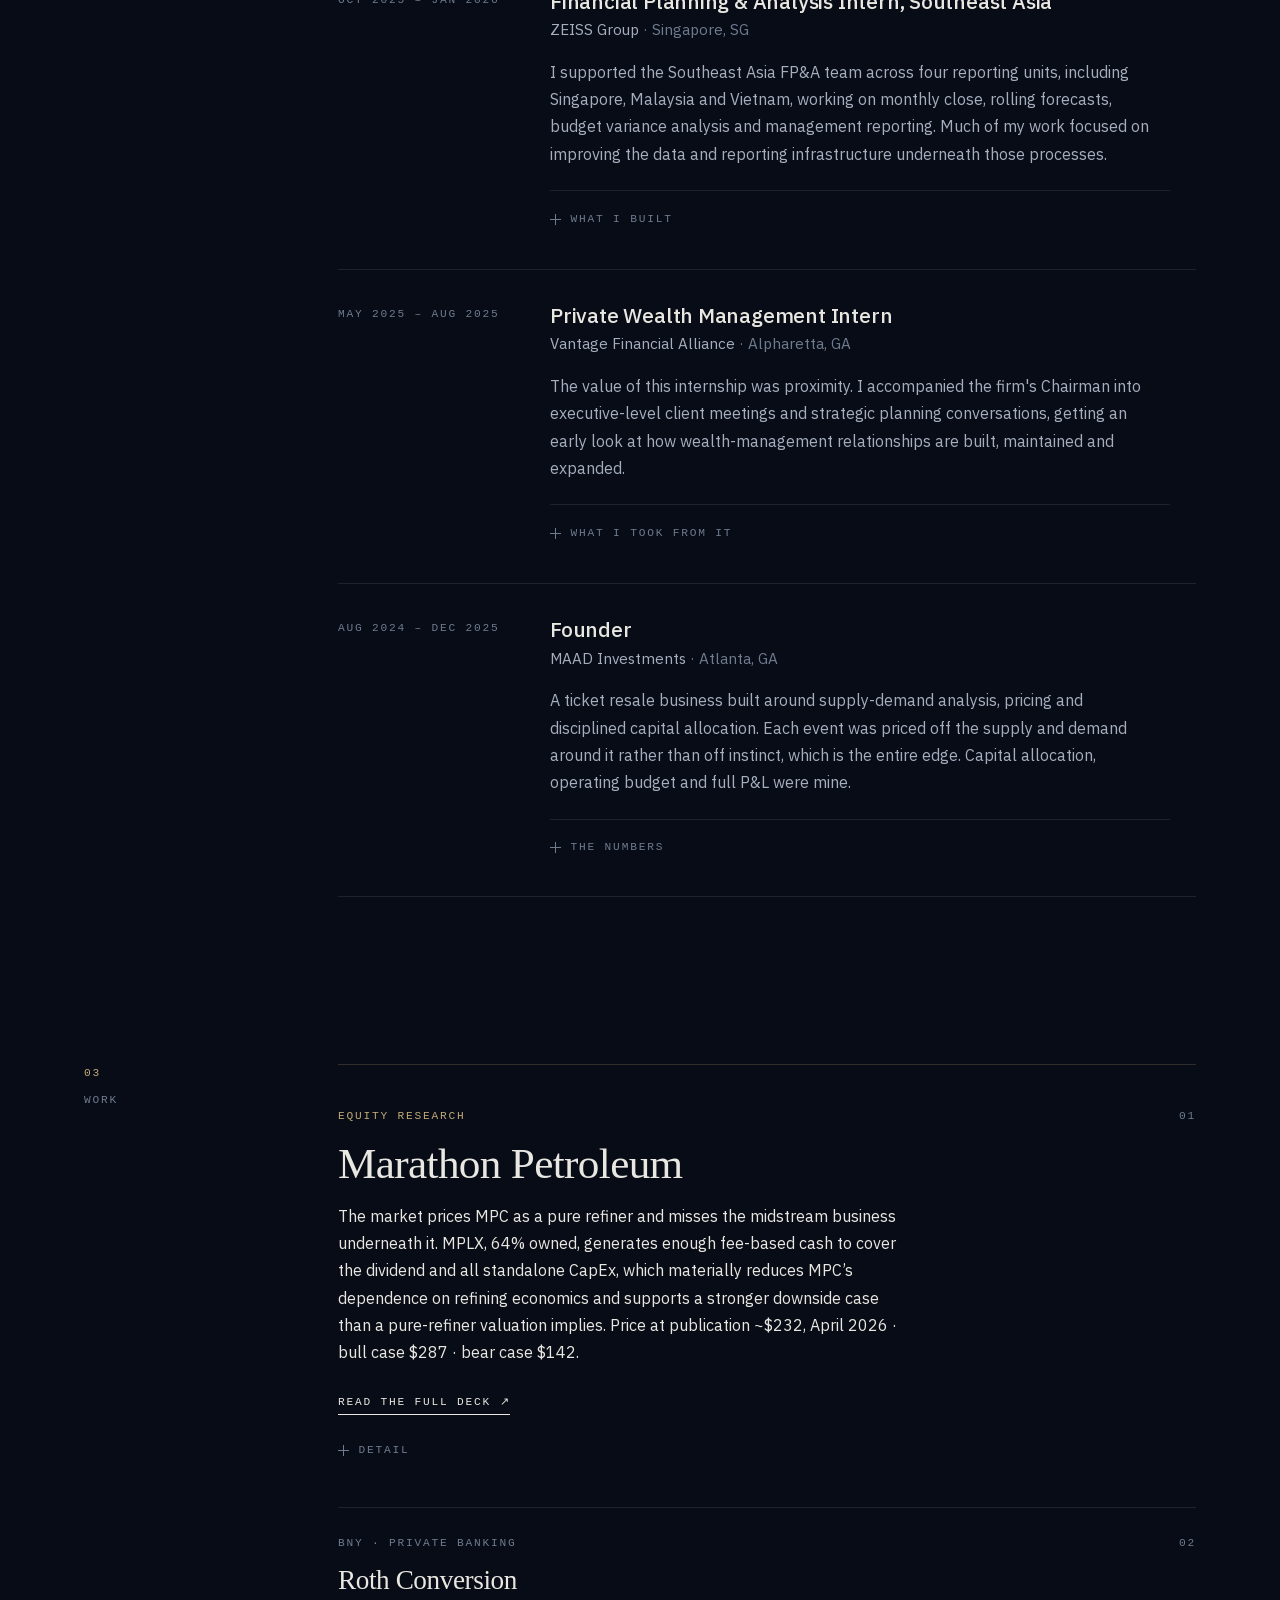
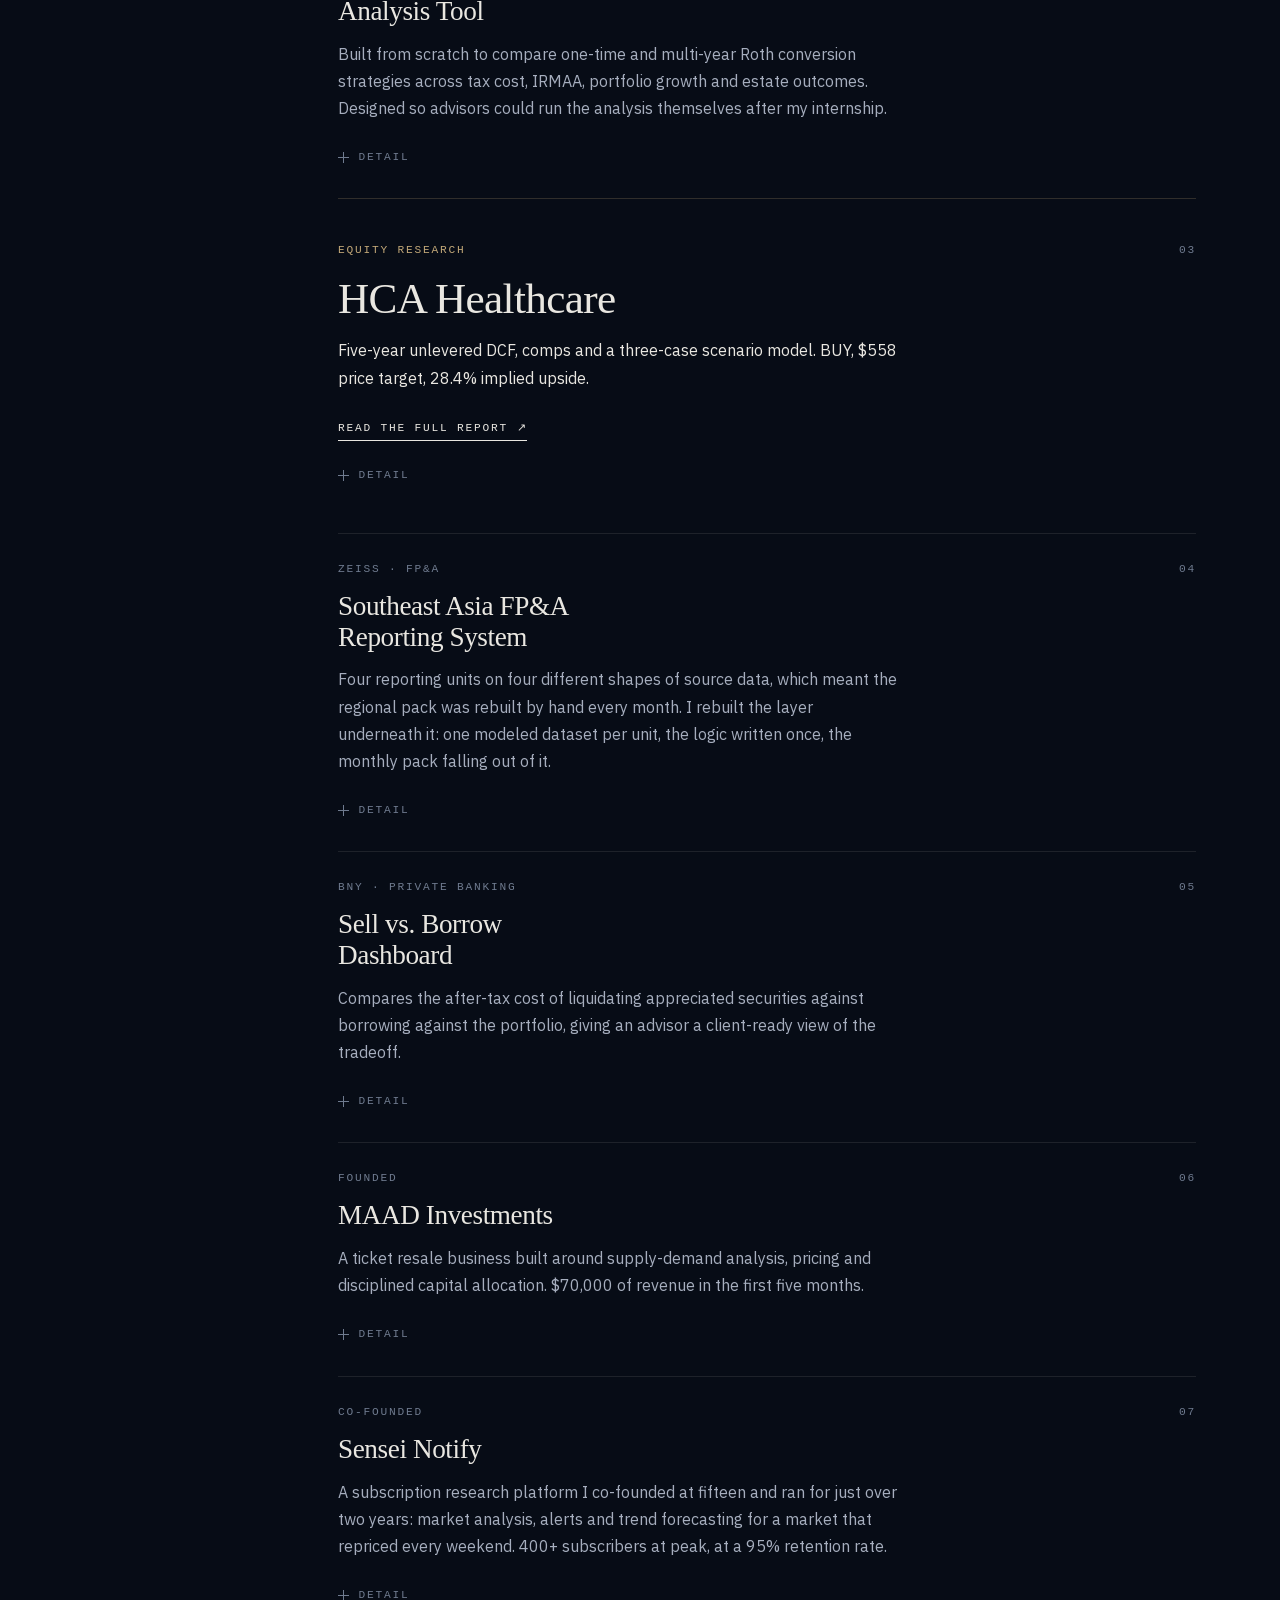
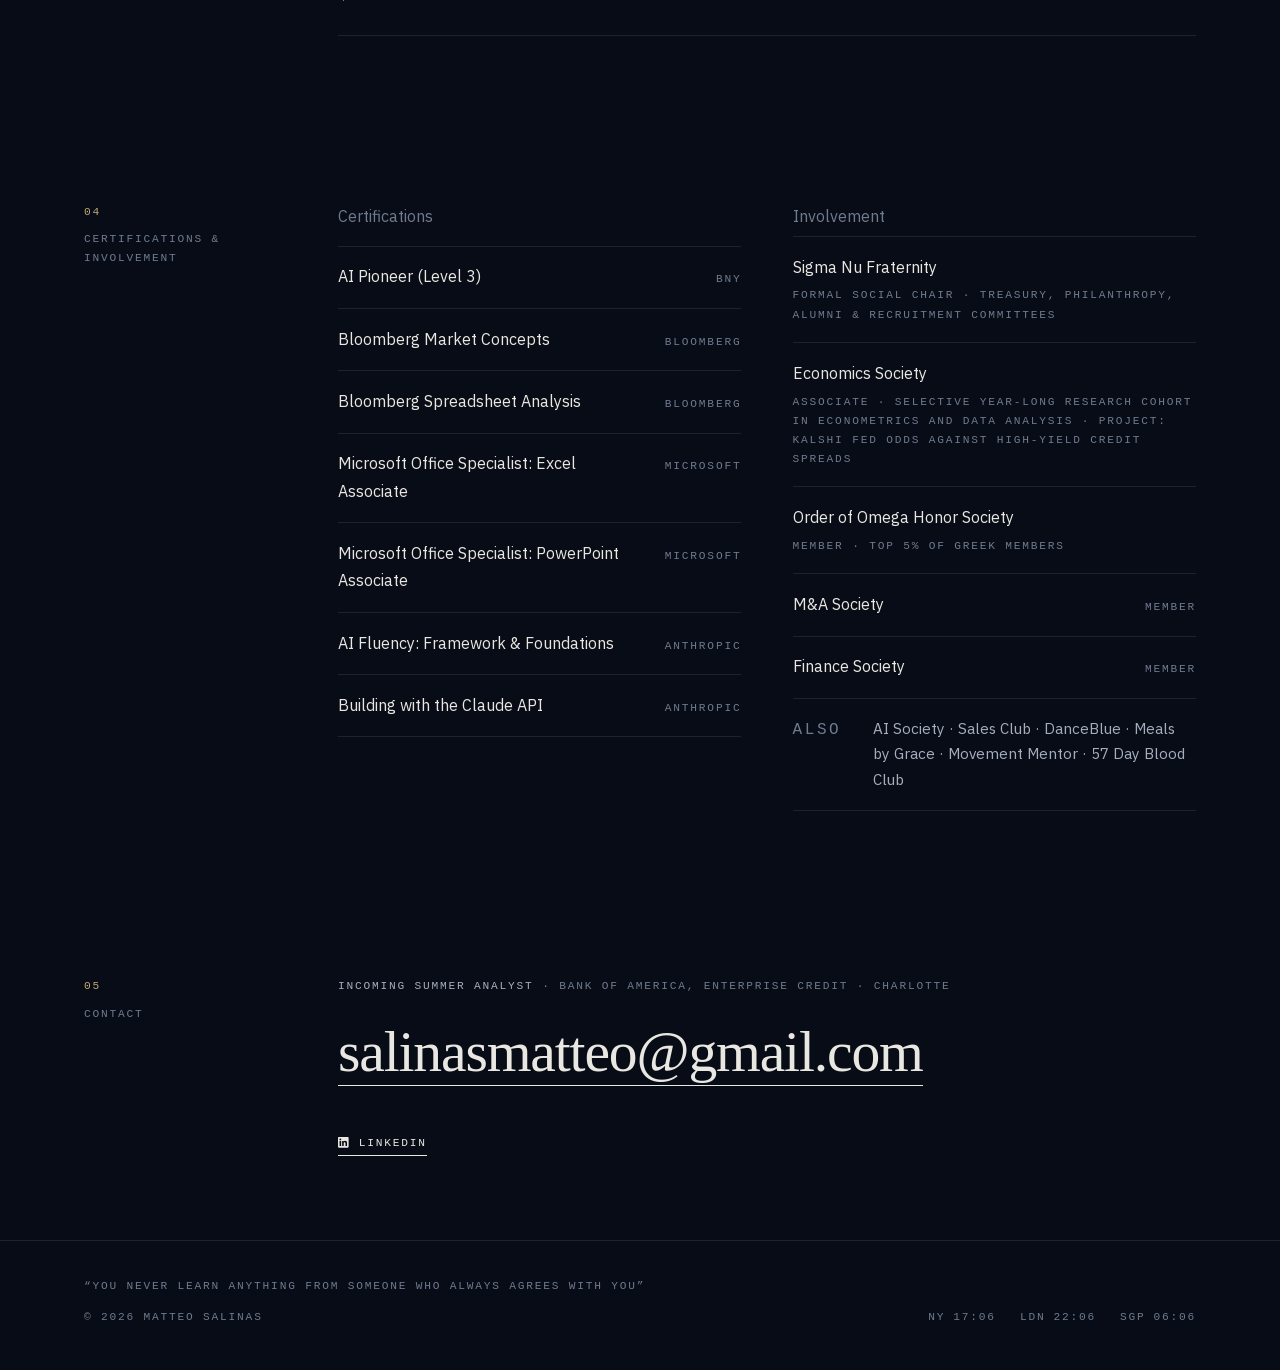
==== commit c4d3f8ee: "Full-site audit: link preview, PDF metadata, copy, README - Link preview: og/twitter descriptions ad" ====
--- a/index.html
+++ b/index.html
@@ -9,7 +9,7 @@
 
   <meta property="og:type" content="website" />
   <meta property="og:title" content="Matteo Salinas" />
-  <meta property="og:description" content="Economics at UGA's Terry College of Business." />
+  <meta property="og:description" content="Economics at UGA's Terry College of Business. Incoming Summer Analyst, Bank of America." />
   <meta property="og:url" content="https://matteo0001.com/" />
   <meta property="og:image" content="https://matteo0001.com/assets/og.png" />
   <meta property="og:image:width" content="1200" />
@@ -18,7 +18,7 @@
   <meta name="twitter:card" content="summary_large_image" />
   <meta name="twitter:image" content="https://matteo0001.com/assets/og.png" />
   <meta name="twitter:title" content="Matteo Salinas" />
-  <meta name="twitter:description" content="Economics at UGA's Terry College of Business." />
+  <meta name="twitter:description" content="Economics at UGA's Terry College of Business. Incoming Summer Analyst, Bank of America." />
   <meta name="theme-color" content="#070c16" />
 
   <link rel="icon" href="assets/favicon.svg" type="image/svg+xml" />
@@ -216,7 +216,7 @@
           <p class="row-summary">I rotated across the floor rather than sitting on one desk: private banking, advisory and portfolio management. Most of my time went into the dashboards and tools those teams ran on, turning a complex client decision into a financial tradeoff an advisor could put a number on in the room. My primary mentor was a private banker, so most of the work was banking and client advisory, and the client side was the part I liked most.</p>
           <details class="row-more">
             <summary class="mono"><span class="plus" aria-hidden="true"></span>What I built</summary>
-            <ul class="row-notes"><li>A Roth conversion analysis tool and a Sell vs. Borrow dashboard, both written up in Work below, adopted across the wealth team in the Atlanta office. Several of the tools were picked up by colleagues in other offices, including Tampa and New York.</li><li>A banking deal sheet dashboard to take the friction out of deal prep.</li><li>Net Worth Statements and client meeting books across investment, retirement, trust, alternative and real estate holdings.</li><li>Relationship-level SWOT analyses presented for office review, identifying client needs, risks and potential opportunities.</li><li>Prospect coverage across the Southeast and Florida: high-net-worth families, family offices and centers of influence the advisors hadn't reached yet.</li></ul>
+            <ul class="row-notes"><li>A Roth conversion analysis tool and a Sell vs. Borrow dashboard, both written up in Work below, adopted across the wealth team in the Atlanta office. Several of the tools were picked up by colleagues in other offices, including Tampa and New York.</li><li>A banking deal sheet dashboard to take the friction out of deal prep.</li><li>Net worth statements and client meeting books across investment, retirement, trust, alternative and real estate holdings.</li><li>Relationship-level SWOT analyses presented for office review, identifying client needs, risks and potential opportunities.</li><li>Prospect coverage across the Southeast and Florida: high-net-worth families, family offices and centers of influence the advisors hadn't reached yet.</li></ul>
           </details>
         </div>
       </article>
@@ -227,7 +227,7 @@
           <p class="row-org">Bluegrass Capital Research <span class="at">&middot; Lexington, KY</span></p>
           <p class="row-summary">I built a five-year unlevered DCF, trading comps and a three-case valuation for HCA. The work forced me to separate the mechanics of valuation from the investment thesis behind it: capital returns, margin durability, and the value of network density.</p>
           <details class="row-more">
-            <summary class="mono"><span class="plus" aria-hidden="true"></span>The call</summary>
+            <summary class="mono"><span class="plus" aria-hidden="true"></span>The work</summary>
             <ul class="row-notes"><li>BUY on HCA Healthcare (NYSE: HCA). $558 price target, 28.4% implied upside. The full report is in Work below.</li><li>Forward projections off 10-K/10-Q filings and earnings releases across the healthcare, energy and TMT names on the coverage list: revenue, margins, CapEx and working capital.</li></ul>
           </details>
         </div>
@@ -261,10 +261,10 @@
         <div class="row-body">
           <h3 class="row-role">Founder</h3>
           <p class="row-org">MAAD Investments <span class="at">&middot; Atlanta, GA</span></p>
-          <p class="row-summary">A ticket resale business built around supply-demand analysis, pricing and disciplined capital allocation. Over a hundred event opportunities evaluated a year, priced off the supply and demand around each one rather than off instinct, which is the entire edge. Capital allocation, operating budget and full P&L were mine.</p>
+          <p class="row-summary">A ticket resale business built around supply-demand analysis, pricing and disciplined capital allocation. Each event was priced off the supply and demand around it rather than off instinct, which is the entire edge. Capital allocation, operating budget and full P&L were mine.</p>
           <details class="row-more">
             <summary class="mono"><span class="plus" aria-hidden="true"></span>The numbers</summary>
-            <ul class="row-notes"><li>$70,000 in revenue within the first five months.</li><li>Managed pricing, inventory, capital allocation and full P&L across concurrent events.</li><li>100+ event opportunities evaluated annually.</li></ul>
+            <ul class="row-notes"><li>$70,000 in revenue within the first five months.</li><li>100+ event opportunities evaluated annually.</li></ul>
           </details>
         </div>
       </article>
@@ -390,7 +390,7 @@
         
         <details>
           <summary class="mono"><span class="plus" aria-hidden="true"></span>Detail</summary>
-          <ul class="project-detail"><li>Built for the private banking team to make the liquidate-or-lend decision explicit in the client conversation rather than after it.</li><li>Paired with a Banking Deal Sheet dashboard that cut the prep time on deal documentation.</li></ul>
+          <ul class="project-detail"><li>Built for the private banking team to make the liquidate-or-lend decision explicit in the client conversation rather than after it.</li><li>Paired with a banking deal sheet dashboard that cut the prep time on deal documentation.</li></ul>
           
           
         </details>
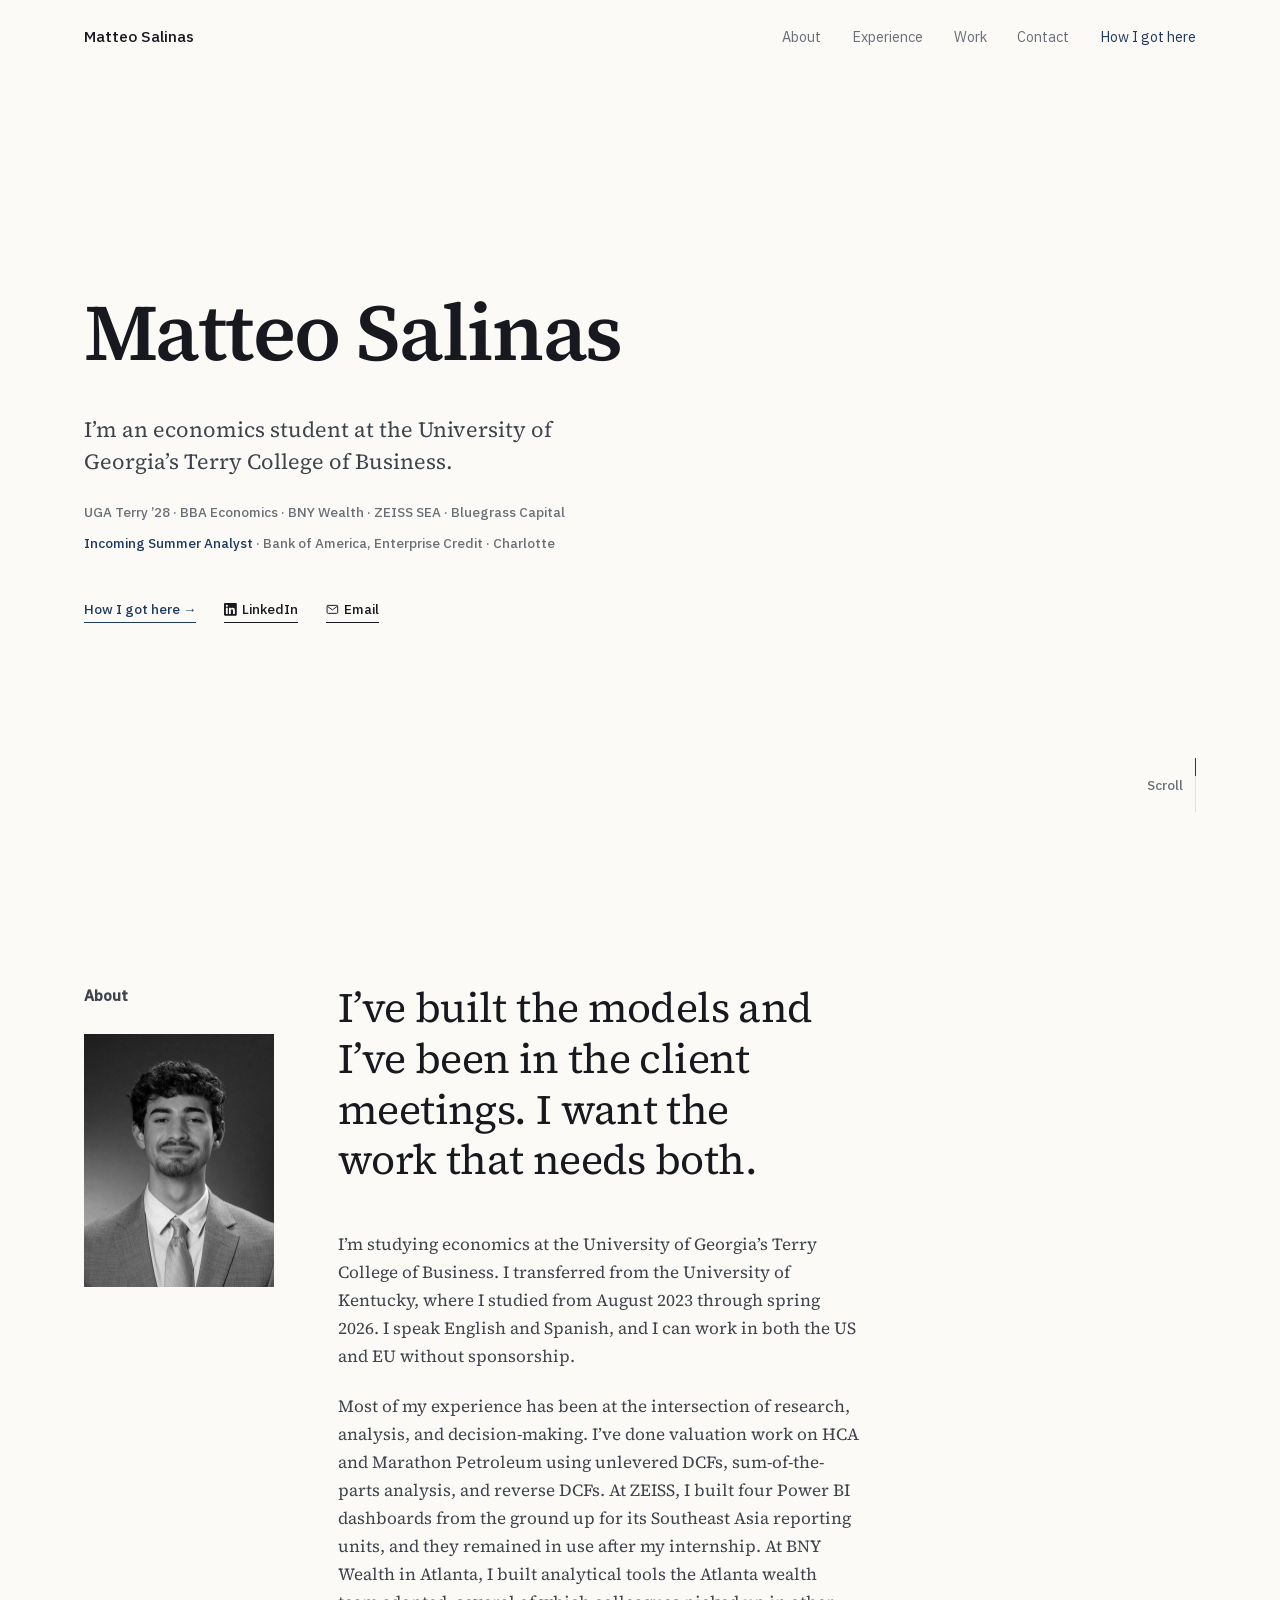
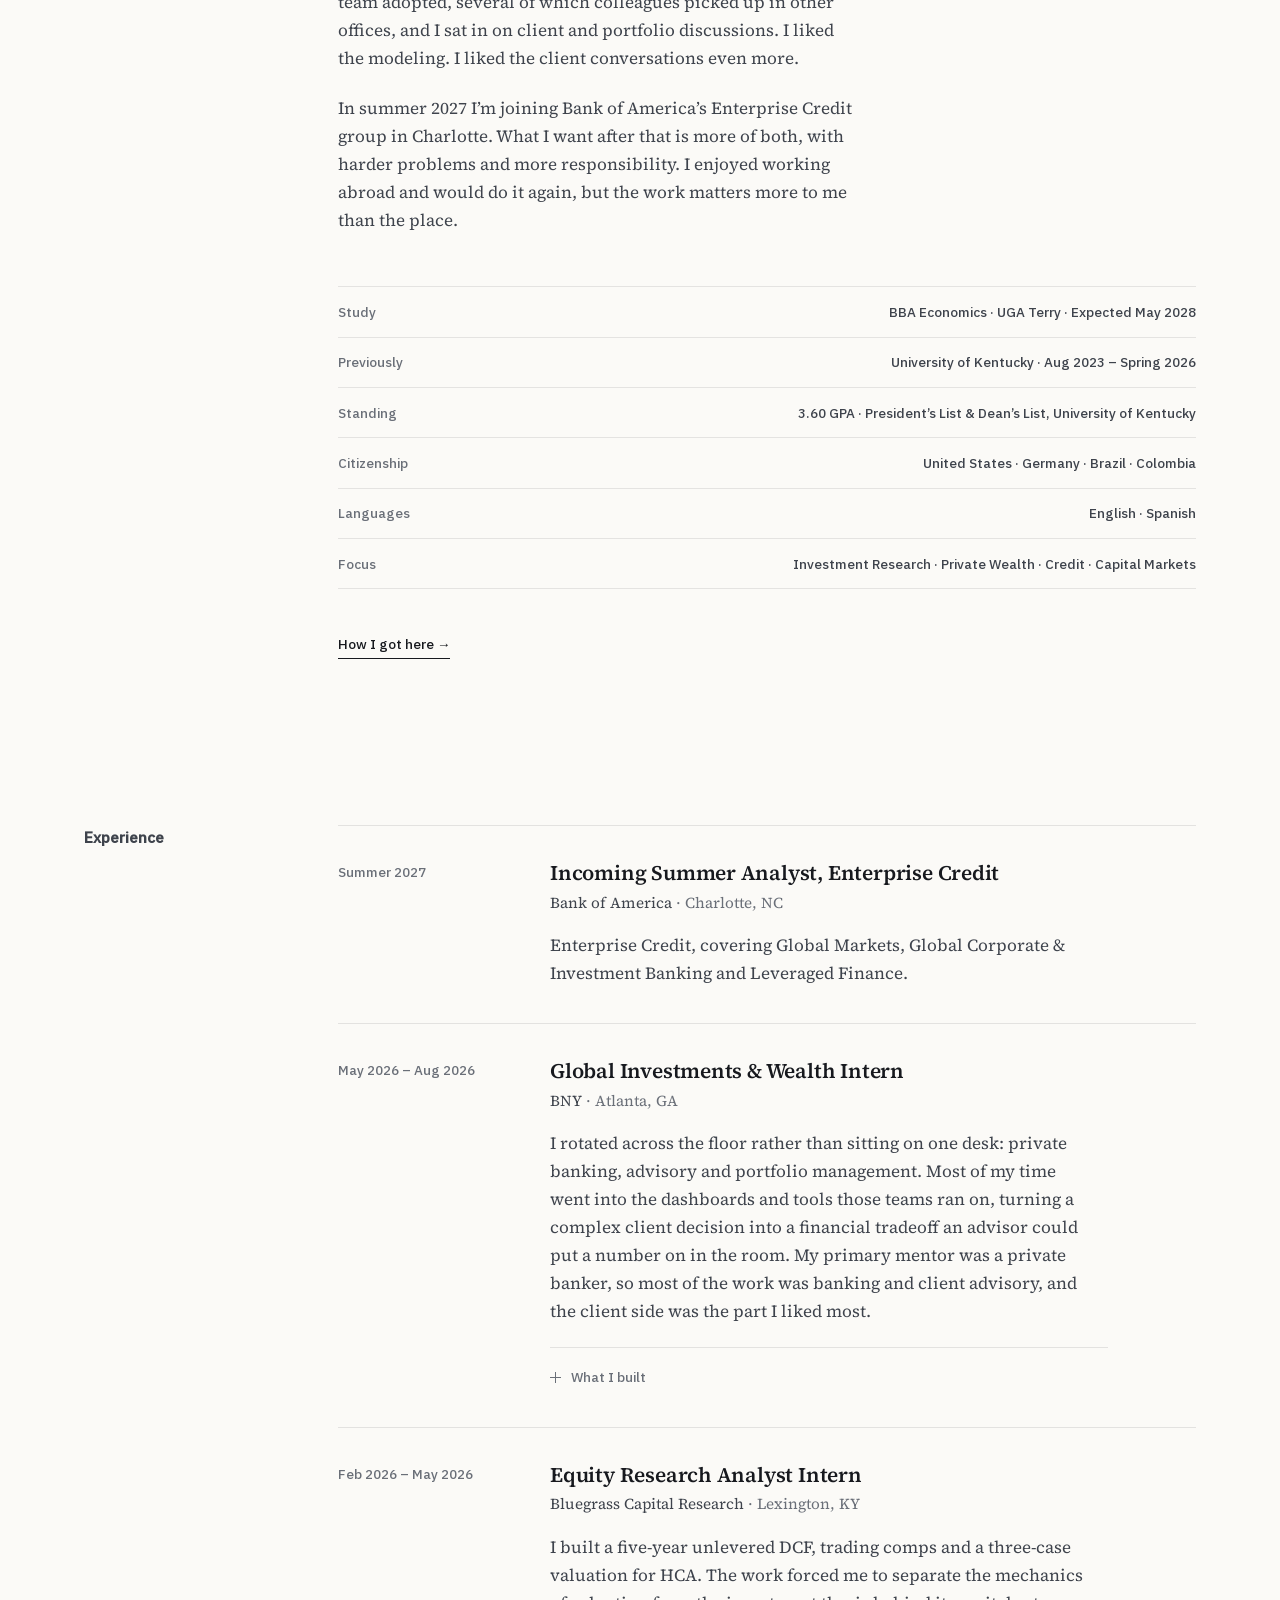
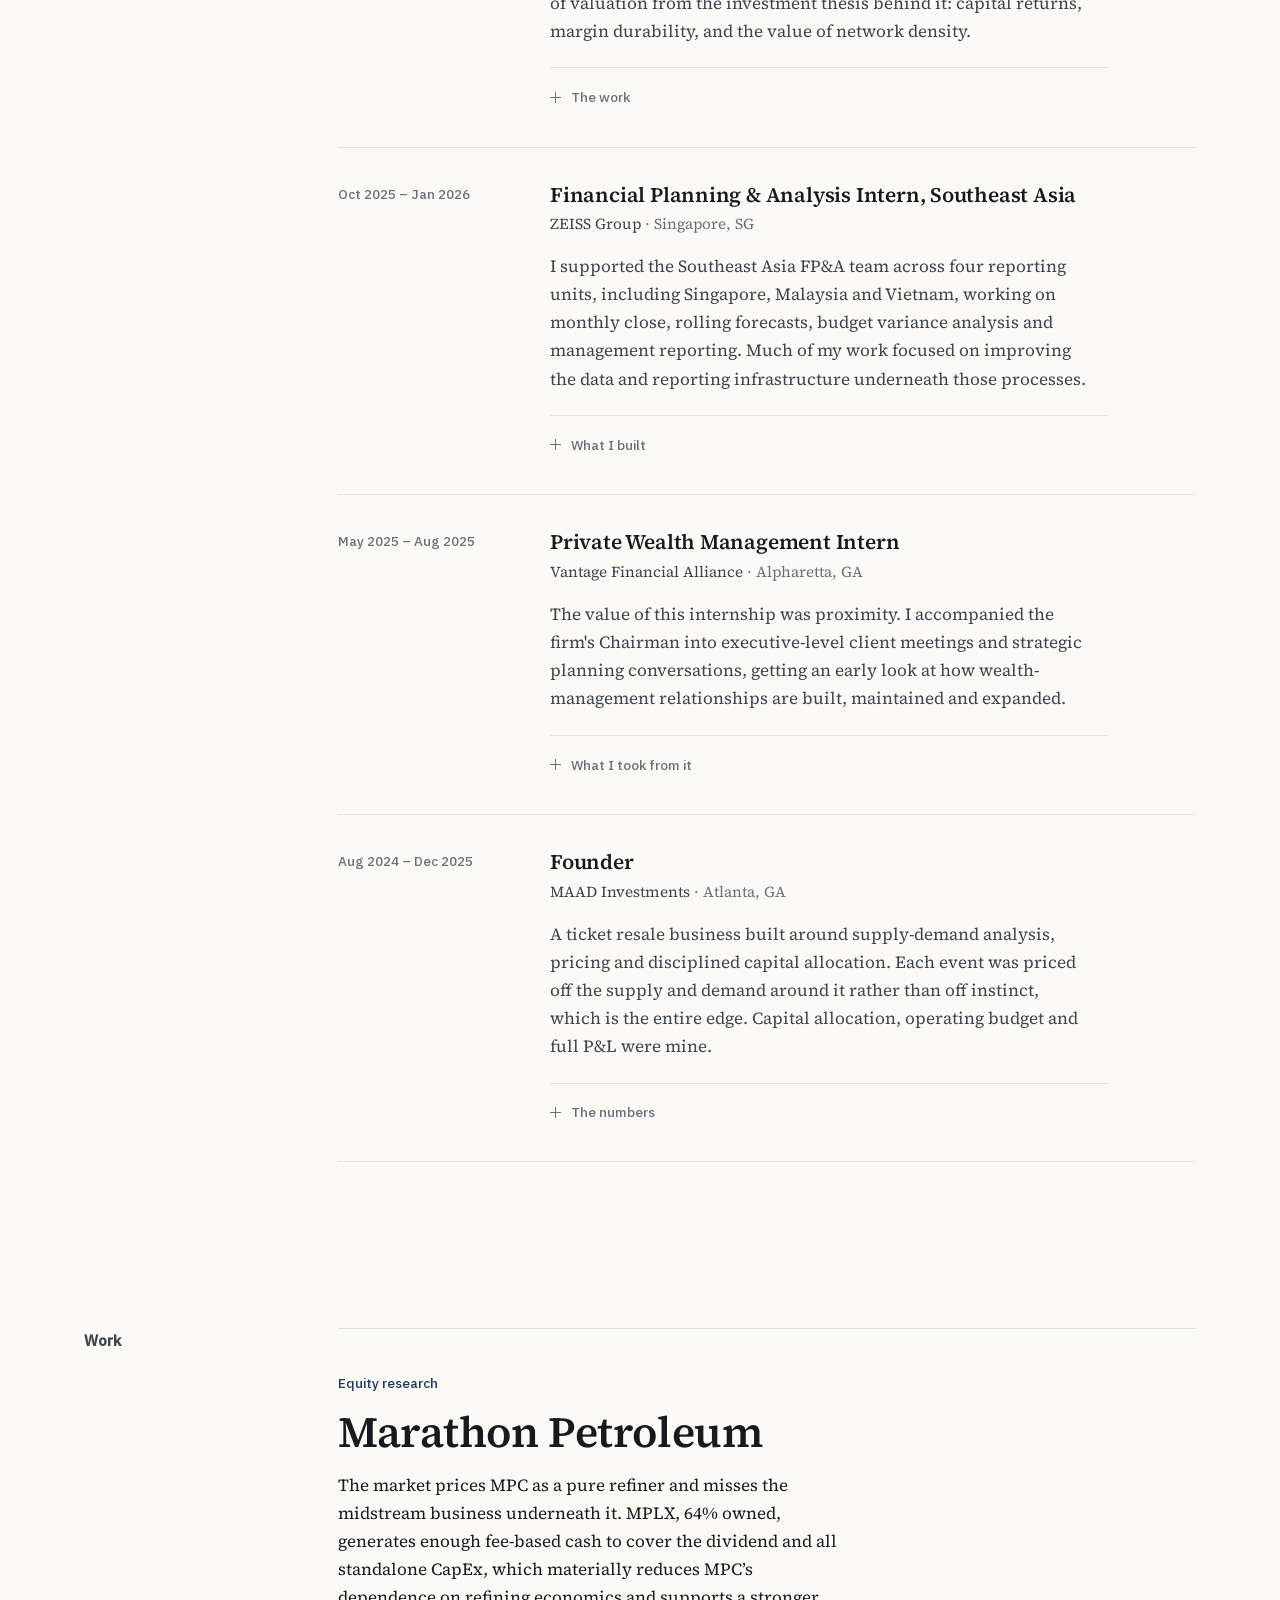
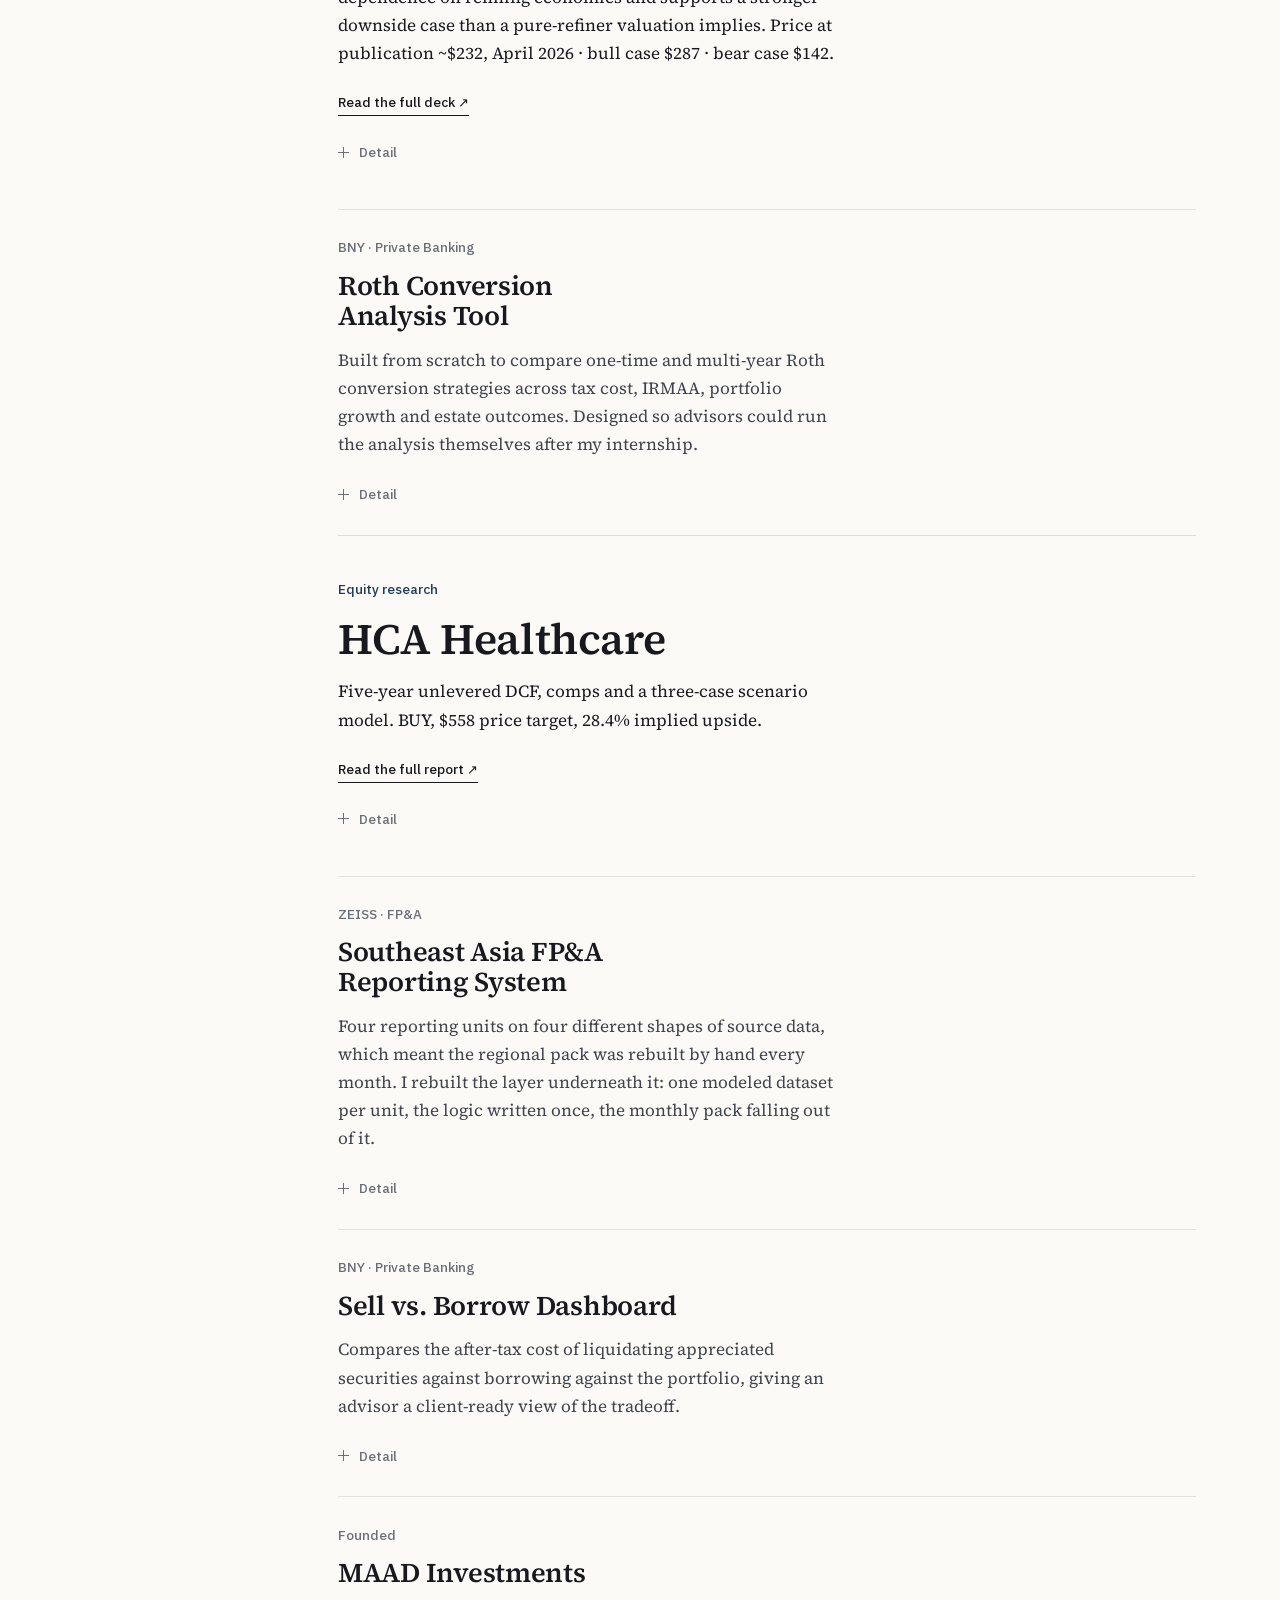
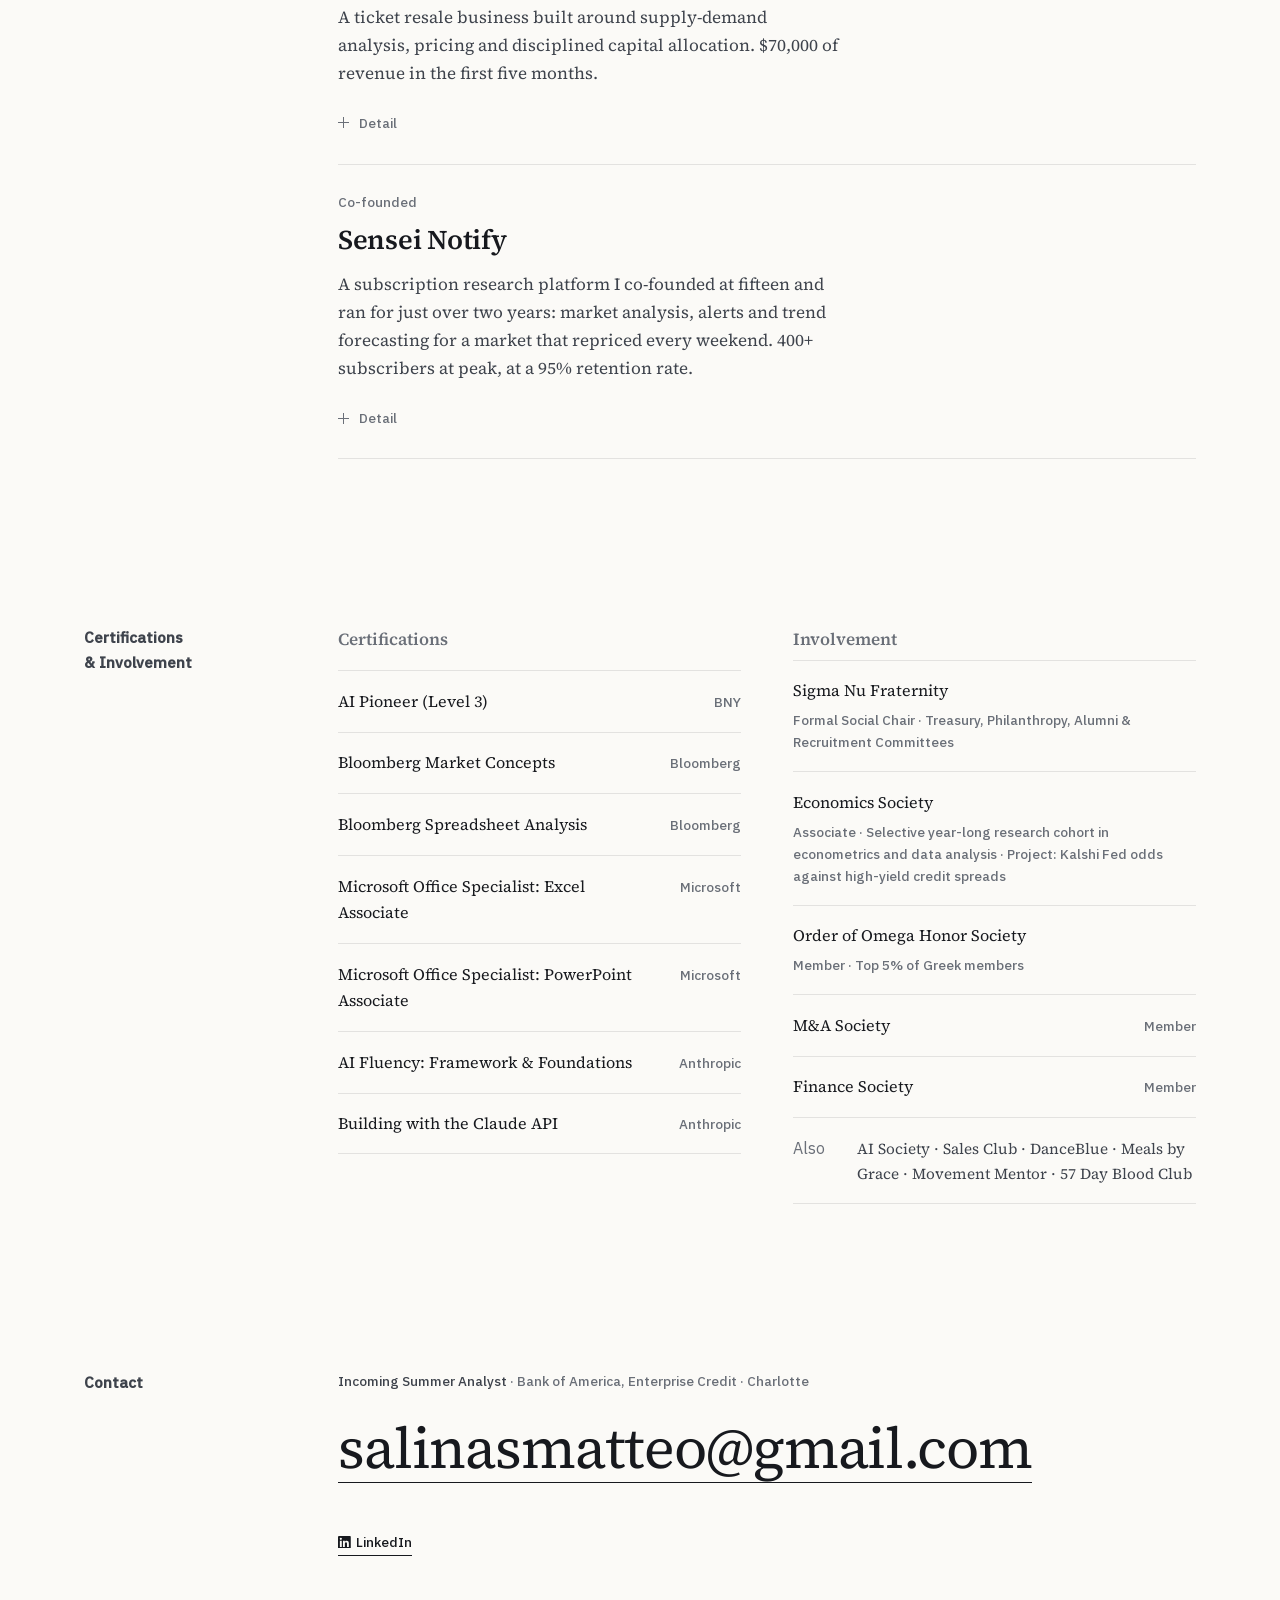
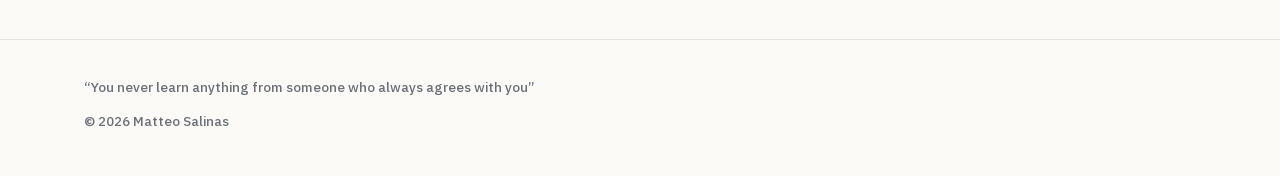
==== commit 7b5923b6: "Redesign: research-note type and colour instead of the generated look The dark navy page with a gold" ====
--- a/index.html
+++ b/index.html
@@ -19,7 +19,7 @@
   <meta name="twitter:image" content="https://matteo0001.com/assets/og.png" />
   <meta name="twitter:title" content="Matteo Salinas" />
   <meta name="twitter:description" content="Economics at UGA's Terry College of Business. Incoming Summer Analyst, Bank of America." />
-  <meta name="theme-color" content="#070c16" />
+  <meta name="theme-color" content="#fbfaf7" />
 
   <link rel="icon" href="assets/favicon.svg" type="image/svg+xml" />
   <link rel="apple-touch-icon" href="assets/apple-touch-icon.png" />
@@ -58,7 +58,7 @@
 
 
   <!-- Self-hosted; see the @font-face block at the top of css/main.css. -->
-  <link rel="preload" href="assets/fonts/InstrumentSerif-400.woff2" as="font" type="font/woff2" crossorigin />
+  <link rel="preload" href="assets/fonts/SourceSerif4-400.woff2" as="font" type="font/woff2" crossorigin />
   <link rel="preload" href="assets/fonts/IBMPlexSans-400.woff2" as="font" type="font/woff2" crossorigin />
 
   <link rel="stylesheet" href="css/main.css" />
@@ -92,7 +92,6 @@
   <noscript><style>.reveal,.row>*,.project>*,.list-item>*{opacity:1!important;transform:none!important}.mask>span{transform:none!important}.row::before,.project::before,.list-item::before{transform:scaleX(1)!important}</style></noscript>
 </head>
 <body>
-  <div class="grain" aria-hidden="true"></div>
   <div class="scroll-progress" aria-hidden="true"><span></span></div>
   <a class="skip-link" href="#main">Skip to content</a>
 
@@ -118,11 +117,11 @@
 
   <nav id="drawer" class="drawer" aria-label="Menu">
     <ul>
-      <li><a href="#about"><span>01</span>About</a></li>
-      <li><a href="#experience"><span>02</span>Experience</a></li>
-      <li><a href="#work"><span>03</span>Work</a></li>
-      <li><a href="#credentials"><span>04</span>Certifications &amp; Involvement</a></li>
-      <li><a href="#contact"><span>05</span>Contact</a></li>
+      <li><a href="#about">About</a></li>
+      <li><a href="#experience">Experience</a></li>
+      <li><a href="#work">Work</a></li>
+      <li><a href="#credentials">Certifications &amp; Involvement</a></li>
+      <li><a href="#contact">Contact</a></li>
       <li><a class="nav-page" href="about.html"><span>&rarr;</span>How I got here</a></li>
     </ul>
   </nav>
@@ -133,25 +132,24 @@
     <!-- Hero ------------------------------------------------------------ -->
     <section class="hero shell">
       <div class="hero-inner">
-        <h1 class="display display-greet">
-          <span class="mask"><span id="hero-greeting">Good day,</span></span>
-          <span class="mask"><span class="from">from Atlanta, Georgia.</span></span>
+        <h1 class="display">
+          <span class="mask"><span>Matteo Salinas</span></span>
         </h1>
 
-        <p class="hero-lede reveal">My name is Matteo Salinas. I&rsquo;m an economics student at the University of Georgia&rsquo;s Terry College of Business.</p>
-
-        <p class="hero-facts reveal mono">UGA Terry &rsquo;28 &middot; BBA Economics &middot; BNY Wealth &middot; ZEISS SEA &middot; Bluegrass Capital</p>
-
-        <p class="hero-status reveal mono">Incoming Summer Analyst <span class="faint">&middot; Bank of America, Enterprise Credit &middot; Charlotte</span></p>
-
-        <ul class="hero-links reveal mono">
+        <p class="hero-lede reveal">I&rsquo;m an economics student at the University of Georgia&rsquo;s Terry College of Business.</p>
+
+        <p class="hero-facts reveal meta">UGA Terry &rsquo;28 &middot; BBA Economics &middot; BNY Wealth &middot; ZEISS SEA &middot; Bluegrass Capital</p>
+
+        <p class="hero-status reveal meta">Incoming Summer Analyst <span class="faint">&middot; Bank of America, Enterprise Credit &middot; Charlotte</span></p>
+
+        <ul class="hero-links reveal meta">
           <li><a class="wipe lead-link" href="about.html">How I got here <span aria-hidden="true">&rarr;</span></a></li>
           <li><a class="wipe" href="https://www.linkedin.com/in/matteosalinas1/" target="_blank" rel="noopener"><svg class="glyph" viewBox="0 0 24 24" fill="currentColor" aria-hidden="true"><path d="M20.45 20.45h-3.56v-5.57c0-1.33-.02-3.04-1.85-3.04-1.85 0-2.13 1.45-2.13 2.94v5.67H9.35V9h3.41v1.56h.05c.48-.9 1.63-1.85 3.36-1.85 3.6 0 4.27 2.37 4.27 5.45v6.29zM5.34 7.43a2.06 2.06 0 1 1 0-4.13 2.06 2.06 0 0 1 0 4.13zM7.12 20.45H3.55V9h3.57v11.45zM22.22 0H1.77C.79 0 0 .77 0 1.72v20.56C0 23.23.79 24 1.77 24h20.45c.98 0 1.78-.77 1.78-1.72V1.72C24 .77 23.2 0 22.22 0z"/></svg> LinkedIn</a></li>
           <li><a class="wipe" href="mailto:salinasmatteo@gmail.com"><svg class="glyph" viewBox="0 0 24 24" fill="none" stroke="currentColor" stroke-width="1.8" aria-hidden="true"><rect x="2" y="4.5" width="20" height="15" rx="2"/><path d="M2.5 6 12 13 21.5 6"/></svg> Email</a></li>
         </ul>
       </div>
 
-      <div class="hero-scroll mono" aria-hidden="true">
+      <div class="hero-scroll meta" aria-hidden="true">
         <span>Scroll</span>
         <span class="track"></span>
       </div>
@@ -160,8 +158,8 @@
     <!-- About ----------------------------------------------------------- -->
     <section id="about" class="band" tabindex="-1">
       <div class="shell band-grid">
-        <div class="rail mono">
-          <h2 class="rail-label"><span class="idx">01</span><span>About</span></h2>
+        <div class="rail meta">
+          <h2 class="rail-label">About</h2>
           <img class="portrait reveal" src="assets/headshot.jpg" width="760" height="1013"
                alt="Matteo Salinas" loading="lazy" decoding="async" />
         </div>
@@ -175,7 +173,7 @@
             <p>In summer 2027 I&rsquo;m joining Bank of America&rsquo;s Enterprise Credit group in Charlotte. What I want after that is more of both, with harder problems and more responsibility. I enjoyed working abroad and would do it again, but the work matters more to me than the place.</p>
           </div>
 
-          <dl class="about-facts reveal mono">
+          <dl class="about-facts reveal meta">
             <div class="fact"><dt>Study</dt><dd>BBA Economics &middot; UGA Terry &middot; Expected May 2028</dd></div>
             <div class="fact"><dt>Previously</dt><dd>University of Kentucky &middot; Aug 2023 &ndash; Spring 2026</dd></div>
             <div class="fact"><dt>Standing</dt><dd>3.60 GPA &middot; President&rsquo;s List &amp; Dean&rsquo;s List, University of Kentucky</dd></div>
@@ -184,7 +182,7 @@
             <div class="fact"><dt>Focus</dt><dd>Investment Research &middot; Private Wealth &middot; Credit &middot; Capital Markets</dd></div>
           </dl>
 
-          <p class="about-more reveal mono">
+          <p class="about-more reveal meta">
             <a class="wipe" href="about.html">How I got here <span aria-hidden="true">&rarr;</span></a>
           </p>
         </div>
@@ -194,13 +192,13 @@
     <!-- Experience ------------------------------------------------------ -->
     <section id="experience" class="band" tabindex="-1">
       <div class="shell band-grid">
-        <div class="rail mono">
-          <h2 class="rail-label"><span class="idx">02</span><span>Experience</span></h2>
+        <div class="rail meta">
+          <h2 class="rail-label">Experience</h2>
         </div>
         <div class="band-body">
           <div id="experience-list" class="rows">
       <article class="row">
-        <p class="row-when mono">Summer 2027</p>
+        <p class="row-when meta">Summer 2027</p>
         <div class="row-body">
           <h3 class="row-role">Incoming Summer Analyst, Enterprise Credit</h3>
           <p class="row-org">Bank of America <span class="at">&middot; Charlotte, NC</span></p>
@@ -209,61 +207,61 @@
         </div>
       </article>
       <article class="row">
-        <p class="row-when mono">May 2026 – Aug 2026</p>
+        <p class="row-when meta">May 2026 – Aug 2026</p>
         <div class="row-body">
           <h3 class="row-role">Global Investments & Wealth Intern</h3>
           <p class="row-org">BNY <span class="at">&middot; Atlanta, GA</span></p>
           <p class="row-summary">I rotated across the floor rather than sitting on one desk: private banking, advisory and portfolio management. Most of my time went into the dashboards and tools those teams ran on, turning a complex client decision into a financial tradeoff an advisor could put a number on in the room. My primary mentor was a private banker, so most of the work was banking and client advisory, and the client side was the part I liked most.</p>
           <details class="row-more">
-            <summary class="mono"><span class="plus" aria-hidden="true"></span>What I built</summary>
+            <summary class="meta"><span class="plus" aria-hidden="true"></span>What I built</summary>
             <ul class="row-notes"><li>A Roth conversion analysis tool and a Sell vs. Borrow dashboard, both written up in Work below, adopted across the wealth team in the Atlanta office. Several of the tools were picked up by colleagues in other offices, including Tampa and New York.</li><li>A banking deal sheet dashboard to take the friction out of deal prep.</li><li>Net worth statements and client meeting books across investment, retirement, trust, alternative and real estate holdings.</li><li>Relationship-level SWOT analyses presented for office review, identifying client needs, risks and potential opportunities.</li><li>Prospect coverage across the Southeast and Florida: high-net-worth families, family offices and centers of influence the advisors hadn't reached yet.</li></ul>
           </details>
         </div>
       </article>
       <article class="row">
-        <p class="row-when mono">Feb 2026 – May 2026</p>
+        <p class="row-when meta">Feb 2026 – May 2026</p>
         <div class="row-body">
           <h3 class="row-role">Equity Research Analyst Intern</h3>
           <p class="row-org">Bluegrass Capital Research <span class="at">&middot; Lexington, KY</span></p>
           <p class="row-summary">I built a five-year unlevered DCF, trading comps and a three-case valuation for HCA. The work forced me to separate the mechanics of valuation from the investment thesis behind it: capital returns, margin durability, and the value of network density.</p>
           <details class="row-more">
-            <summary class="mono"><span class="plus" aria-hidden="true"></span>The work</summary>
+            <summary class="meta"><span class="plus" aria-hidden="true"></span>The work</summary>
             <ul class="row-notes"><li>BUY on HCA Healthcare (NYSE: HCA). $558 price target, 28.4% implied upside. The full report is in Work below.</li><li>Forward projections off 10-K/10-Q filings and earnings releases across the healthcare, energy and TMT names on the coverage list: revenue, margins, CapEx and working capital.</li></ul>
           </details>
         </div>
       </article>
       <article class="row">
-        <p class="row-when mono">Oct 2025 – Jan 2026</p>
+        <p class="row-when meta">Oct 2025 – Jan 2026</p>
         <div class="row-body">
           <h3 class="row-role">Financial Planning & Analysis Intern, Southeast Asia</h3>
           <p class="row-org">ZEISS Group <span class="at">&middot; Singapore, SG</span></p>
           <p class="row-summary">I supported the Southeast Asia FP&A team across four reporting units, including Singapore, Malaysia and Vietnam, working on monthly close, rolling forecasts, budget variance analysis and management reporting. Much of my work focused on improving the data and reporting infrastructure underneath those processes.</p>
           <details class="row-more">
-            <summary class="mono"><span class="plus" aria-hidden="true"></span>What I built</summary>
+            <summary class="meta"><span class="plus" aria-hidden="true"></span>What I built</summary>
             <ul class="row-notes"><li>Four Power BI dashboards built from the ground up over SQL-structured datasets, one per reporting unit. The architecture is in Work below. They remained in use after my internship.</li><li>Excel models projecting revenue, operating expense and cash flow across the region, built off drivers so one assumption change moved the whole regional forecast.</li><li>Variance analysis against budget and prior forecast, with sales and margin analysis feeding regional strategy.</li><li>Market, competitor and industry research across the four reporting units.</li></ul>
           </details>
         </div>
       </article>
       <article class="row">
-        <p class="row-when mono">May 2025 – Aug 2025</p>
+        <p class="row-when meta">May 2025 – Aug 2025</p>
         <div class="row-body">
           <h3 class="row-role">Private Wealth Management Intern</h3>
           <p class="row-org">Vantage Financial Alliance <span class="at">&middot; Alpharetta, GA</span></p>
           <p class="row-summary">The value of this internship was proximity. I accompanied the firm's Chairman into executive-level client meetings and strategic planning conversations, getting an early look at how wealth-management relationships are built, maintained and expanded.</p>
           <details class="row-more">
-            <summary class="mono"><span class="plus" aria-hidden="true"></span>What I took from it</summary>
+            <summary class="meta"><span class="plus" aria-hidden="true"></span>What I took from it</summary>
             <ul class="row-notes"><li>How tax strategy, estate planning, portfolio construction and business development come together inside a single client conversation, and how much of the judgment depends on understanding the person across the table.</li><li>Direct mentorship from the Chairman, and training in the sales side of it: how a relationship gets opened, and what keeps it.</li></ul>
           </details>
         </div>
       </article>
       <article class="row">
-        <p class="row-when mono">Aug 2024 – Dec 2025</p>
+        <p class="row-when meta">Aug 2024 – Dec 2025</p>
         <div class="row-body">
           <h3 class="row-role">Founder</h3>
           <p class="row-org">MAAD Investments <span class="at">&middot; Atlanta, GA</span></p>
           <p class="row-summary">A ticket resale business built around supply-demand analysis, pricing and disciplined capital allocation. Each event was priced off the supply and demand around it rather than off instinct, which is the entire edge. Capital allocation, operating budget and full P&L were mine.</p>
           <details class="row-more">
-            <summary class="mono"><span class="plus" aria-hidden="true"></span>The numbers</summary>
+            <summary class="meta"><span class="plus" aria-hidden="true"></span>The numbers</summary>
             <ul class="row-notes"><li>$70,000 in revenue within the first five months.</li><li>100+ event opportunities evaluated annually.</li></ul>
           </details>
         </div>
@@ -276,51 +274,50 @@
     <!-- Work ------------------------------------------------------------ -->
     <section id="work" class="band" tabindex="-1">
       <div class="shell band-grid">
-        <div class="rail mono">
-          <h2 class="rail-label"><span class="idx">03</span><span>Work</span></h2>
+        <div class="rail meta">
+          <h2 class="rail-label">Work</h2>
         </div>
         <div class="band-body">
           <div id="projects-list" class="projects">
       <article class="project project--featured">
-        <div class="project-top mono">
+        <div class="project-top meta">
           <span class="project-tag">Equity research</span>
-          <span class="faint">01</span>
         </div>
         <h3>Marathon Petroleum</h3>
         <p class="project-note">The market prices MPC as a pure refiner and misses the midstream business underneath it. MPLX, 64% owned, generates enough fee-based cash to cover the dividend and all standalone CapEx, which materially reduces MPC&rsquo;s dependence on refining economics and supports a stronger downside case than a pure-refiner valuation implies. Price at publication ~$232, April 2026 &middot; bull case $287 &middot; bear case $142.</p>
-        <p class="project-link"><a class="wipe mono" href="assets/marathon-petroleum.pdf" target="_blank" rel="noopener">Read the full deck <span aria-hidden="true">&#8599;</span></a></p>
-        <details>
-          <summary class="mono"><span class="plus" aria-hidden="true"></span>Detail</summary>
+        <p class="project-link"><a class="wipe meta" href="assets/marathon-petroleum.pdf" target="_blank" rel="noopener">Read the full deck <span aria-hidden="true">&#8599;</span></a></p>
+        <details>
+          <summary class="meta"><span class="plus" aria-hidden="true"></span>Detail</summary>
           <ul class="project-detail"><li>Built for the University of Kentucky 2026 Stock Pitch Competition.</li><li>Scenario spread rather than a single number: $230 mid-cycle DCF base, ~$232 sum-of-the-parts intrinsic, $287 bull, $142 bear.</li><li>The thesis: MPLX, 64% owned, pays MPC $3.5B+ a year in fee-based distributions by 2027, independent of crack spreads. That alone covers the dividend and all standalone CapEx, which makes the refining upside close to free.</li><li>An FCFF discounted cash flow at a 7.90% WACC, a sum-of-the-parts valuing MPC ex-MPLX against pure-play refiner multiples, and a WACC against terminal-growth sensitivity grid.</li><li>A reverse DCF showing that at $232 the market was implying only about 3.5% revenue CAGR over five years.</li><li>The bear case sits at $142 rather than lower because the midstream distributions are contracted and fee-based: the argument is that the downside is set by MPLX, not by crack spreads.</li></ul>
           
     <div class="dcf" data-dcf>
-      <p class="dcf-kicker mono faint">The model from the deck, live</p>
+      <p class="dcf-kicker meta faint">The model from the deck, live</p>
 
       <p class="dcf-readout">
         <span class="dcf-value" data-dcf-value>$230</span>
-        <span class="dcf-delta mono" data-dcf-delta></span>
+        <span class="dcf-delta meta" data-dcf-delta></span>
       </p>
-      <p class="dcf-against mono faint">
+      <p class="dcf-against meta faint">
         implied value per share &middot; MPC traded at $232, April 2026
       </p>
 
       <div class="dcf-controls">
         <label class="dcf-control">
-          <span class="dcf-legend mono">WACC <span data-dcf-wacc-out>7.90%</span></span>
+          <span class="dcf-legend meta">WACC <span data-dcf-wacc-out>7.90%</span></span>
           <input type="range" data-dcf-wacc
                  min="0.06" max="0.1" step="0.0005" value="0.079"
                  aria-label="Weighted average cost of capital" />
         </label>
 
         <label class="dcf-control">
-          <span class="dcf-legend mono">Exit EBITDA multiple <span data-dcf-exit-out>7.3x</span></span>
+          <span class="dcf-legend meta">Exit EBITDA multiple <span data-dcf-exit-out>7.3x</span></span>
           <input type="range" data-dcf-exit
                  min="3.5" max="10" step="0.1" value="7.3"
                  aria-label="Exit EBITDA multiple" />
         </label>
       </div>
 
-      <div class="dcf-cases mono">
+      <div class="dcf-cases meta">
         <button type="button" data-dcf-case="4.5">Bear <span class="faint">$142</span></button><button type="button" data-dcf-case="7.3">Base <span class="faint">$230</span></button><button type="button" data-dcf-case="9.1">Bull <span class="faint">$287</span></button>
       </div>
 
@@ -336,93 +333,87 @@
         </details>
       </article>
       <article class="project">
-        <div class="project-top mono">
+        <div class="project-top meta">
           <span class="project-tag">BNY · Private Banking</span>
-          <span class="faint">02</span>
         </div>
         <h3>Roth Conversion Analysis Tool</h3>
         <p class="project-note">Built from scratch to compare one-time and multi-year Roth conversion strategies across tax cost, IRMAA, portfolio growth and estate outcomes. Designed so advisors could run the analysis themselves after my internship.</p>
         
         <details>
-          <summary class="mono"><span class="plus" aria-hidden="true"></span>Detail</summary>
+          <summary class="meta"><span class="plus" aria-hidden="true"></span>Detail</summary>
           <ul class="project-detail"><li>Models tax cost, IRMAA exposure and estate outcomes across one-time and staged multi-year conversions.</li><li>Shipped with a written advisor SOP so the team could run it without me.</li></ul>
           
           
         </details>
       </article>
       <article class="project project--featured">
-        <div class="project-top mono">
+        <div class="project-top meta">
           <span class="project-tag">Equity research</span>
-          <span class="faint">03</span>
         </div>
         <h3>HCA Healthcare</h3>
         <p class="project-note">Five-year unlevered DCF, comps and a three-case scenario model. BUY, $558 price target, 28.4% implied upside.</p>
-        <p class="project-link"><a class="wipe mono" href="assets/hca-healthcare.pdf" target="_blank" rel="noopener">Read the full report <span aria-hidden="true">&#8599;</span></a></p>
-        <details>
-          <summary class="mono"><span class="plus" aria-hidden="true"></span>Detail</summary>
+        <p class="project-link"><a class="wipe meta" href="assets/hca-healthcare.pdf" target="_blank" rel="noopener">Read the full report <span aria-hidden="true">&#8599;</span></a></p>
+        <details>
+          <summary class="meta"><span class="plus" aria-hidden="true"></span>Detail</summary>
           <ul class="project-detail"><li>Built the revenue, margin, CapEx and working-capital build off 10-K/10-Q filings and earnings releases.</li><li>Differentiated theses on capital return policy, structural margin mispricing and network density compounding.</li><li>Supported by WACC analysis and a football-field valuation across the scenario set.</li><li>The network-density thesis: roughly 27% inpatient share across the markets HCA actually operates in, targeting 29% by 2030, with outpatient sites compounding referral retention inside each one.</li></ul>
           
           
         </details>
       </article>
       <article class="project">
-        <div class="project-top mono">
+        <div class="project-top meta">
           <span class="project-tag">ZEISS · FP&A</span>
-          <span class="faint">04</span>
         </div>
         <h3>Southeast Asia FP&A Reporting System</h3>
         <p class="project-note">Four reporting units on four different shapes of source data, which meant the regional pack was rebuilt by hand every month. I rebuilt the layer underneath it: one modeled dataset per unit, the logic written once, the monthly pack falling out of it.</p>
         
         <details>
-          <summary class="mono"><span class="plus" aria-hidden="true"></span>Detail</summary>
+          <summary class="meta"><span class="plus" aria-hidden="true"></span>Detail</summary>
           <ul class="project-detail"><li>The architecture: source extracts per unit, cleaned and conformed in Power Query, modeled into a star schema over SQL-structured datasets, measures written in DAX, surfaced as four Power BI dashboards feeding management reporting.</li><li>Writing the logic as DAX measures rather than patching the source is the part that made it survive: the same measure definitions across all four, so a figure means the same thing in every unit's report instead of depending on who built that tab.</li><li>Covered four reporting units, including Singapore, Malaysia and Vietnam, against monthly close, rolling forecast and budget variance.</li><li>No figures or screenshots here. The work is the architecture, and the architecture is the part that transfers.</li></ul>
           
           
         </details>
       </article>
       <article class="project">
-        <div class="project-top mono">
+        <div class="project-top meta">
           <span class="project-tag">BNY · Private Banking</span>
-          <span class="faint">05</span>
         </div>
         <h3>Sell vs. Borrow Dashboard</h3>
         <p class="project-note">Compares the after-tax cost of liquidating appreciated securities against borrowing against the portfolio, giving an advisor a client-ready view of the tradeoff.</p>
         
         <details>
-          <summary class="mono"><span class="plus" aria-hidden="true"></span>Detail</summary>
+          <summary class="meta"><span class="plus" aria-hidden="true"></span>Detail</summary>
           <ul class="project-detail"><li>Built for the private banking team to make the liquidate-or-lend decision explicit in the client conversation rather than after it.</li><li>Paired with a banking deal sheet dashboard that cut the prep time on deal documentation.</li></ul>
           
           
         </details>
       </article>
       <article class="project">
-        <div class="project-top mono">
+        <div class="project-top meta">
           <span class="project-tag">Founded</span>
-          <span class="faint">06</span>
         </div>
         <h3>MAAD Investments</h3>
         <p class="project-note">A ticket resale business built around supply-demand analysis, pricing and disciplined capital allocation. $70,000 of revenue in the first five months.</p>
         
         <details>
-          <summary class="mono"><span class="plus" aria-hidden="true"></span>Detail</summary>
+          <summary class="meta"><span class="plus" aria-hidden="true"></span>Detail</summary>
           <ul class="project-detail"><li>Evaluated 100+ event opportunities a year, pricing off supply-demand dynamics and market research.</li><li>Sized positions across concurrent events so no single night carried the book.</li><li>Owned capital allocation, operating budget and full P&L.</li></ul>
           
           
         </details>
       </article>
       <article class="project">
-        <div class="project-top mono">
+        <div class="project-top meta">
           <span class="project-tag">Co-founded</span>
-          <span class="faint">07</span>
         </div>
         <h3>Sensei Notify</h3>
         <p class="project-note">A subscription research platform I co-founded at fifteen and ran for just over two years: market analysis, alerts and trend forecasting for a market that repriced every weekend. 400+ subscribers at peak, at a 95% retention rate.</p>
         
         <details>
-          <summary class="mono"><span class="plus" aria-hidden="true"></span>Detail</summary>
+          <summary class="meta"><span class="plus" aria-hidden="true"></span>Detail</summary>
           <ul class="project-detail"><li>Owned customer acquisition, pricing, financial management and the community end to end.</li><li>Managed a team of 15, spread across time zones.</li><li>Recurring revenue, so churn was the whole business. Subscribers could leave any week, which meant the product had to be right every week.</li></ul>
           
-          <p class="project-link"><a class="wipe mono" href="about.html">The longer story <span aria-hidden="true">&rarr;</span></a></p>
+          <p class="project-link"><a class="wipe meta" href="about.html">The longer story <span aria-hidden="true">&rarr;</span></a></p>
         </details>
       </article>
         </div>
@@ -433,18 +424,18 @@
     <!-- Certifications + Involvement ------------------------------------ -->
     <section id="credentials" class="band" tabindex="-1">
       <div class="shell band-grid">
-        <div class="rail mono">
-          <h2 class="rail-label"><span class="idx">04</span><span>Certifications &amp; Involvement</span></h2>
+        <div class="rail meta">
+          <h2 class="rail-label">Certifications &amp; Involvement</h2>
         </div>
         <div class="band-body two-up">
           <div>
-            <h3 class="col-label mono faint">Certifications</h3>
-            <dl id="skills-list" class="list"><div class="list-item"><dt class="name">AI Pioneer (Level 3)</dt><dd class="by mono">BNY</dd></div><div class="list-item"><dt class="name">Bloomberg Market Concepts</dt><dd class="by mono">Bloomberg</dd></div><div class="list-item"><dt class="name">Bloomberg Spreadsheet Analysis</dt><dd class="by mono">Bloomberg</dd></div><div class="list-item"><dt class="name">Microsoft Office Specialist: Excel Associate</dt><dd class="by mono">Microsoft</dd></div><div class="list-item"><dt class="name">Microsoft Office Specialist: PowerPoint Associate</dt><dd class="by mono">Microsoft</dd></div><div class="list-item"><dt class="name">AI Fluency: Framework & Foundations</dt><dd class="by mono">Anthropic</dd></div><div class="list-item"><dt class="name">Building with the Claude API</dt><dd class="by mono">Anthropic</dd></div>
+            <h3 class="col-label meta faint">Certifications</h3>
+            <dl id="skills-list" class="list"><div class="list-item"><dt class="name">AI Pioneer (Level 3)</dt><dd class="by meta">BNY</dd></div><div class="list-item"><dt class="name">Bloomberg Market Concepts</dt><dd class="by meta">Bloomberg</dd></div><div class="list-item"><dt class="name">Bloomberg Spreadsheet Analysis</dt><dd class="by meta">Bloomberg</dd></div><div class="list-item"><dt class="name">Microsoft Office Specialist: Excel Associate</dt><dd class="by meta">Microsoft</dd></div><div class="list-item"><dt class="name">Microsoft Office Specialist: PowerPoint Associate</dt><dd class="by meta">Microsoft</dd></div><div class="list-item"><dt class="name">AI Fluency: Framework & Foundations</dt><dd class="by meta">Anthropic</dd></div><div class="list-item"><dt class="name">Building with the Claude API</dt><dd class="by meta">Anthropic</dd></div>
         </dl>
           </div>
           <div>
-            <h3 class="col-label mono faint">Involvement</h3>
-            <ul id="involvement-list" class="list"><li class="list-item list-item--stacked"><span class="name">Sigma Nu Fraternity</span><span class="by mono">Formal Social Chair &middot; Treasury, Philanthropy, Alumni &amp; Recruitment Committees</span></li><li class="list-item list-item--stacked"><span class="name">Economics Society</span><span class="by mono">Associate &middot; Selective year-long research cohort in econometrics and data analysis &middot; Project: Kalshi Fed odds against high-yield credit spreads</span></li><li class="list-item list-item--stacked"><span class="name">Order of Omega Honor Society</span><span class="by mono">Member &middot; Top 5% of Greek members</span></li><li class="list-item"><span class="name">M&A Society</span><span class="by mono">Member</span></li><li class="list-item"><span class="name">Finance Society</span><span class="by mono">Member</span></li><li class="list-item list-more"><span class="name mono faint">Also</span><span class="by">AI Society &middot; Sales Club &middot; DanceBlue &middot; Meals by Grace &middot; Movement Mentor &middot; 57 Day Blood Club</span></li>
+            <h3 class="col-label meta faint">Involvement</h3>
+            <ul id="involvement-list" class="list"><li class="list-item list-item--stacked"><span class="name">Sigma Nu Fraternity</span><span class="by meta">Formal Social Chair &middot; Treasury, Philanthropy, Alumni &amp; Recruitment Committees</span></li><li class="list-item list-item--stacked"><span class="name">Economics Society</span><span class="by meta">Associate &middot; Selective year-long research cohort in econometrics and data analysis &middot; Project: Kalshi Fed odds against high-yield credit spreads</span></li><li class="list-item list-item--stacked"><span class="name">Order of Omega Honor Society</span><span class="by meta">Member &middot; Top 5% of Greek members</span></li><li class="list-item"><span class="name">M&A Society</span><span class="by meta">Member</span></li><li class="list-item"><span class="name">Finance Society</span><span class="by meta">Member</span></li><li class="list-item list-more"><span class="name meta faint">Also</span><span class="by">AI Society &middot; Sales Club &middot; DanceBlue &middot; Meals by Grace &middot; Movement Mentor &middot; 57 Day Blood Club</span></li>
         </ul>
           </div>
         </div>
@@ -454,13 +445,13 @@
     <!-- Contact --------------------------------------------------------- -->
     <section id="contact" class="band" tabindex="-1">
       <div class="shell band-grid">
-        <div class="rail mono">
-          <h2 class="rail-label"><span class="idx">05</span><span>Contact</span></h2>
+        <div class="rail meta">
+          <h2 class="rail-label">Contact</h2>
         </div>
         <div class="band-body">
-          <p class="mono reveal contact-status">Incoming Summer Analyst <span class="faint">&middot; Bank of America, Enterprise Credit &middot; Charlotte</span></p>
+          <p class="meta reveal contact-status">Incoming Summer Analyst <span class="faint">&middot; Bank of America, Enterprise Credit &middot; Charlotte</span></p>
           <a class="contact-mail wipe reveal" href="mailto:salinasmatteo@gmail.com">salinasmatteo@gmail.com</a>
-          <ul class="contact-aside reveal mono">
+          <ul class="contact-aside reveal meta">
             <li><a class="wipe" href="https://www.linkedin.com/in/matteosalinas1/" target="_blank" rel="noopener"><svg class="glyph" viewBox="0 0 24 24" fill="currentColor" aria-hidden="true"><path d="M20.45 20.45h-3.56v-5.57c0-1.33-.02-3.04-1.85-3.04-1.85 0-2.13 1.45-2.13 2.94v5.67H9.35V9h3.41v1.56h.05c.48-.9 1.63-1.85 3.36-1.85 3.6 0 4.27 2.37 4.27 5.45v6.29zM5.34 7.43a2.06 2.06 0 1 1 0-4.13 2.06 2.06 0 0 1 0 4.13zM7.12 20.45H3.55V9h3.57v11.45zM22.22 0H1.77C.79 0 0 .77 0 1.72v20.56C0 23.23.79 24 1.77 24h20.45c.98 0 1.78-.77 1.78-1.72V1.72C24 .77 23.2 0 22.22 0z"/></svg> LinkedIn</a></li>
           </ul>
         </div>
@@ -469,14 +460,9 @@
   </main>
 
   <footer class="site-foot">
-    <div class="shell mono">
+    <div class="shell meta">
       <p class="foot-quote">&ldquo;You never learn anything from someone who always agrees with you&rdquo;</p>
       <span>&copy; <span data-current-year>2026</span> Matteo Salinas</span>
-      <ul class="clocks">
-        <li><span class="faint">NY</span> <time data-clock="America/New_York" datetime="">--:--</time></li>
-        <li><span class="faint">LDN</span> <time data-clock="Europe/London" datetime="">--:--</time></li>
-        <li><span class="faint">SGP</span> <time data-clock="Asia/Singapore" datetime="">--:--</time></li>
-      </ul>
     </div>
   </footer>
 
--- a/css/main.css
+++ b/css/main.css
@@ -10,9 +10,17 @@
 
    font-display: swap so text is readable immediately and reflows once. */
 @font-face {
-  font-family: "Instrument Serif";
-  src: url("../assets/fonts/InstrumentSerif-400.woff2") format("woff2");
+  font-family: "Source Serif 4";
+  src: url("../assets/fonts/SourceSerif4-400.woff2") format("woff2");
   font-weight: 400;
+  font-style: normal;
+  font-display: swap;
+}
+
+@font-face {
+  font-family: "Source Serif 4";
+  src: url("../assets/fonts/SourceSerif4-600.woff2") format("woff2");
+  font-weight: 600;
   font-style: normal;
   font-display: swap;
 }
@@ -33,45 +41,29 @@
   font-display: swap;
 }
 
-@font-face {
-  font-family: "IBM Plex Mono";
-  src: url("../assets/fonts/IBMPlexMono-400.woff2") format("woff2");
-  font-weight: 400;
-  font-style: normal;
-  font-display: swap;
-}
-
-@font-face {
-  font-family: "IBM Plex Mono";
-  src: url("../assets/fonts/IBMPlexMono-500.woff2") format("woff2");
-  font-weight: 500;
-  font-style: normal;
-  font-display: swap;
-}
-
 /* ==========================================================================
    Tokens
    ========================================================================== */
 
+/* Set like a research note: dark ink on warm white, one serif for reading
+   and headings, and a plain sans for the small labels around them. The
+   accent is a dark navy used for links and the few things that lead. */
 :root {
-  --navy-900: #070c16;
-  --navy-800: #0b1220;
-  --navy-700: #101a2c;
-  --navy-600: #16223a;
-
-  --bone: #e9e7e1;
-  --bone-dim: #a6aebe;
-  --muted: #6f7b8f;
-
-  --accent: #c2a878;
-  --accent-soft: rgba(194, 168, 120, 0.22);
-
-  --line: rgba(233, 231, 225, 0.1);
-  --line-strong: rgba(233, 231, 225, 0.22);
-
-  --serif: "Instrument Serif", Georgia, "Times New Roman", serif;
+  --bg: #fbfaf7;
+  --bg-2: #f3f1eb;
+
+  --ink: #17191e;
+  --ink-dim: #3e434c;
+  --muted: #6a6f78;
+
+  --accent: #1f3a5f;
+  --accent-soft: rgba(31, 58, 95, 0.14);
+
+  --line: rgba(23, 25, 30, 0.1);
+  --line-strong: rgba(23, 25, 30, 0.2);
+
+  --serif: "Source Serif 4", Georgia, "Times New Roman", serif;
   --sans: "IBM Plex Sans", -apple-system, BlinkMacSystemFont, "Segoe UI", sans-serif;
-  --mono: "IBM Plex Mono", ui-monospace, SFMono-Regular, Menlo, monospace;
 
   --shell: 1240px;
   --gutter: clamp(1.35rem, 5vw, 4.5rem);
@@ -109,22 +101,21 @@
 
 body {
   margin: 0;
-  background: var(--navy-900);
-  color: var(--bone);
-  font-family: var(--sans);
-  font-size: 1rem;
-  line-height: 1.7;
+  background: var(--bg);
+  color: var(--ink);
+  font-family: var(--serif);
+  font-size: 1.0625rem;
+  line-height: 1.65;
   font-weight: 400;
-  -webkit-font-smoothing: antialiased;
   text-rendering: optimizeLegibility;
   overflow-x: hidden;
 }
 
 h1, h2, h3, h4 {
   margin: 0;
-  font-weight: 400;
-  line-height: 1.05;
-  letter-spacing: -0.015em;
+  font-weight: 600;
+  line-height: 1.15;
+  letter-spacing: -0.01em;
 }
 
 p { margin: 0; }
@@ -143,22 +134,12 @@
 
 ::selection {
   background: var(--accent-soft);
-  color: var(--bone);
+  color: var(--ink);
 }
 
 :focus-visible {
   outline: 1px solid var(--accent);
   outline-offset: 4px;
-}
-
-/* Fine film grain — keeps large flat navy fields from reading as plastic. */
-.grain {
-  position: fixed;
-  inset: 0;
-  z-index: 2;
-  pointer-events: none;
-  opacity: 0.04;
-  background-image: url("data:image/svg+xml,%3Csvg xmlns='http://www.w3.org/2000/svg' width='240' height='240'%3E%3Cfilter id='n'%3E%3CfeTurbulence type='fractalNoise' baseFrequency='0.85' numOctaves='3' stitchTiles='stitch'/%3E%3C/filter%3E%3Crect width='100%25' height='100%25' filter='url(%23n)'/%3E%3C/svg%3E");
 }
 
 .skip-link {
@@ -166,10 +147,10 @@
   left: 1rem;
   top: -4rem;
   z-index: 100;
-  background: var(--bone);
-  color: var(--navy-900);
+  background: var(--ink);
+  color: var(--bg);
   padding: 0.6rem 1rem;
-  font-family: var(--mono);
+  font-family: var(--sans);
   font-size: 0.75rem;
   transition: top var(--fast) var(--ease);
 }
@@ -180,18 +161,18 @@
    Type utilities
    ========================================================================== */
 
-.mono {
-  font-family: var(--mono);
-  font-size: 0.7rem;
-  font-weight: 400;
-  letter-spacing: 0.16em;
-  text-transform: uppercase;
+/* Small metadata: dates, tags, labels, link rows. Plain sentence case in
+   the sans, so it reads as a caption rather than as decoration. */
+.meta {
+  font-family: var(--sans);
+  font-size: 0.84rem;
+  font-weight: 500;
   font-variant-numeric: tabular-nums;
 }
 
 .serif { font-family: var(--serif); }
 
-.dim { color: var(--bone-dim); }
+.dim { color: var(--ink-dim); }
 .faint { color: var(--muted); }
 
 /* ==========================================================================
@@ -217,7 +198,7 @@
 }
 
 .topbar.is-stuck {
-  background: rgba(7, 12, 22, 0.78);
+  background: rgba(251, 250, 247, 0.92);
   backdrop-filter: blur(14px) saturate(140%);
   -webkit-backdrop-filter: blur(14px) saturate(140%);
   border-bottom-color: var(--line);
@@ -232,11 +213,10 @@
 }
 
 .mark {
-  font-family: var(--mono);
-  font-size: 0.74rem;
-  letter-spacing: 0.18em;
-  text-transform: uppercase;
-  color: var(--bone);
+  font-family: var(--sans);
+  font-size: 0.98rem;
+  font-weight: 500;
+  color: var(--ink);
 }
 
 .topnav { display: none; }
@@ -250,10 +230,8 @@
   position: relative;
   display: block;
   padding: 0.4rem 0;
-  font-family: var(--mono);
-  font-size: 0.7rem;
-  letter-spacing: 0.14em;
-  text-transform: uppercase;
+  font-family: var(--sans);
+  font-size: 0.9rem;
   color: var(--muted);
   transition: color var(--fast) ease;
 }
@@ -272,7 +250,7 @@
 }
 
 .topnav a:hover,
-.topnav a.is-active { color: var(--bone); }
+.topnav a.is-active { color: var(--ink); }
 
 .topnav a:hover::after,
 .topnav a.is-active::after {
@@ -296,7 +274,7 @@
   top: 17px;
   width: 20px;
   height: 1px;
-  background: var(--bone);
+  background: var(--ink);
   transition: transform var(--mid) var(--ease);
 }
 
@@ -310,7 +288,7 @@
   position: fixed;
   inset: 74px 0 auto 0;
   z-index: 39;
-  background: var(--navy-800);
+  background: var(--bg-2);
   border-bottom: 1px solid var(--line);
   clip-path: inset(0 0 100% 0);
   /* A landscape phone is about 360px tall; seven links plus padding do not
@@ -353,9 +331,7 @@
 }
 
 .drawer a span {
-  font-family: var(--mono);
-  font-size: 0.68rem;
-  letter-spacing: 0.14em;
+  font-family: var(--sans);
   color: var(--muted);
 }
 
@@ -374,7 +350,7 @@
   display: flex;
   flex-direction: column;
   /* Centred rather than bottom-anchored: on a tall display, anchoring to the
-     bottom left a dead half-screen of navy above the greeting. */
+     bottom left a dead half-screen above the name. */
   justify-content: center;
   padding-block: 6rem clamp(3rem, 8vw, 5rem);
   position: relative;
@@ -395,22 +371,22 @@
 
 .display {
   font-family: var(--serif);
-  font-size: clamp(3.6rem, 14vw, 10rem);
-  line-height: 0.88;
-  letter-spacing: -0.025em;
+  font-size: clamp(2.8rem, 7.5vw, 5rem);
+  line-height: 1;
+  letter-spacing: -0.02em;
 }
 
 .mask {
   display: block;
   overflow: hidden;
-  /* Room for descenders: line-height is 0.88, so glyph tails fall outside
-     the line box and would otherwise be clipped by overflow:hidden. */
+  /* Room for descenders: line-height is 1, so glyph tails fall outside the
+     line box and would otherwise be clipped by overflow:hidden. */
   padding-bottom: 0.2em;
 }
 
 .js .mask > span {
   display: block;
-  /* Must exceed (lineHeight + padding) / lineHeight = ~123%, or the text
+  /* Must exceed (lineHeight + padding) / lineHeight = 120%, or the text
      peeks into the padding while it's supposed to be hidden. */
   transform: translateY(128%);
   transition: transform var(--slow) var(--ease);
@@ -423,11 +399,11 @@
 .js .mask.is-visible > span { transform: none; }
 
 .hero-lede {
-  margin-top: clamp(1.75rem, 4vw, 2.5rem);
+  margin-top: clamp(1.1rem, 2.5vw, 1.6rem);
   max-width: 46ch;
-  font-size: clamp(1.02rem, 1.6vw, 1.2rem);
-  line-height: 1.65;
-  color: var(--bone-dim);
+  font-size: clamp(1.15rem, 1.8vw, 1.35rem);
+  line-height: 1.5;
+  color: var(--ink-dim);
 }
 
 .hero-links {
@@ -442,7 +418,7 @@
   position: relative;
   display: inline-block;
   padding-bottom: 3px;
-  color: var(--bone);
+  color: var(--ink);
 }
 
 .wipe::after {
@@ -524,19 +500,15 @@
 
 .rail { color: var(--muted); }
 
-.rail .idx { color: var(--accent); }
-
+/* An <h2> for the document outline, set as the section's label in the
+   rail. The UA sheet would size it at 1.5em in the serif. */
 .rail-label {
-  display: flex;
-  align-items: baseline;
-  gap: 0.8rem;
-  /* This is an <h2> for the document outline, so it has to be pulled back
-     to the rail's mono metrics: the UA sheet sizes h2 at 1.5em, and the
-     shared h1-h4 rule sets letter-spacing on the element directly, which
-     beats the .mono values it would otherwise inherit from the parent. */
   font: inherit;
-  letter-spacing: inherit;
-  text-transform: inherit;
+  font-size: 0.95rem;
+  font-weight: 600;
+  letter-spacing: 0;
+  color: var(--ink-dim);
+  text-wrap: balance;
 }
 
 @media (min-width: 880px) {
@@ -548,7 +520,6 @@
     top: 130px;
     align-self: start;
   }
-  .rail-label { flex-direction: column; gap: 0.55rem; }
 }
 
 /* ==========================================================================
@@ -560,9 +531,9 @@
    and rhythm of the page are unchanged.
 
    A colour studio photograph would be the only full-colour object on the
-   site and would pull every eye on the page. Desaturating it and letting
-   the navy through folds it into the two colours already here; it lifts to
-   full colour on hover, so the real photograph is one gesture away. */
+   site and would pull every eye on the page. Desaturated, it sits with the
+   ink and paper already here; it lifts to full colour on hover, so the real
+   photograph is one gesture away. */
 .portrait {
   display: block;
   width: 100%;
@@ -571,8 +542,7 @@
   aspect-ratio: 3 / 4;
   object-fit: cover;
   object-position: 50% 8%;
-  filter: grayscale(1) contrast(1.05) brightness(0.9);
-  mix-blend-mode: luminosity;
+  filter: grayscale(1) contrast(1.02);
   transition: filter var(--mid) ease;
 }
 
@@ -597,7 +567,7 @@
   display: grid;
   gap: 1.35rem;
   max-width: 58ch;
-  color: var(--bone-dim);
+  color: var(--ink-dim);
 }
 
 /* No max-width: every hairline on the page aligns to the same right edge. */
@@ -619,7 +589,7 @@
 
 .fact:last-child { border-bottom: 1px solid var(--line); }
 
-.fact dd { margin: 0; color: var(--bone-dim); }
+.fact dd { margin: 0; color: var(--ink-dim); }
 
 
 /* ==========================================================================
@@ -669,14 +639,18 @@
 .row:hover .row-when { color: var(--accent); }
 
 .row-role {
-  font-size: clamp(1.08rem, 2vw, 1.3rem);
-  font-weight: 500;
+  font-size: clamp(1.1rem, 2vw, 1.3rem);
+  font-weight: 600;
   letter-spacing: -0.01em;
+  /* Only steps in to stop one word sitting alone on the last line.
+     balance was tried here and moved good breaks to worse places on
+     phones ("Financial Planning & Analysis / Intern, …"). */
+  text-wrap: pretty;
 }
 
 .row-org {
   margin-top: 0.3rem;
-  color: var(--bone-dim);
+  color: var(--ink-dim);
   font-size: 0.95rem;
 }
 
@@ -687,7 +661,7 @@
   display: grid;
   gap: 0.7rem;
   max-width: 62ch;
-  color: var(--bone-dim);
+  color: var(--ink-dim);
   font-size: 0.95rem;
 }
 
@@ -767,7 +741,10 @@
   font-family: var(--serif);
   font-size: clamp(1.25rem, 2.4vw, 1.7rem);
   line-height: 1.12;
-  max-width: 20ch;
+  max-width: 26ch;
+  /* The cap breaks a long title right before its last word ("Roth
+     Conversion Analysis / Tool"). Balancing evens the lines out instead. */
+  text-wrap: balance;
   transition: color var(--mid) ease;
 }
 
@@ -776,15 +753,15 @@
 .project-note {
   margin-top: 0.9rem;
   max-width: 56ch;
-  color: var(--bone-dim);
+  color: var(--ink-dim);
 }
 
 /* The two write-ups with a document attached are the strongest thing in
    this section, and they used to look identical to a dashboard entry. They
    are marked in the one accent the site already uses rather than with a
-   card or a border, which the rest of the page does not have: the tag goes
-   brass, the title sits a size larger, and the standing hairline above the
-   entry is drawn in accent instead of rule. */
+   card or a border, which the rest of the page does not have: the tag takes
+   the accent, the title sits a size larger, and the standing hairline above
+   the entry is drawn in accent instead of rule. */
 .project--featured .project-tag { color: var(--accent); }
 
 .project--featured h3 {
@@ -795,7 +772,7 @@
 
 .project--featured::before { background: var(--accent-soft); }
 
-.project--featured .project-note { color: var(--bone); }
+.project--featured .project-note { color: var(--ink); }
 
 /* Featured links sit outside the collapsed detail, so they need the space
    the detail block would otherwise have given them. */
@@ -803,9 +780,9 @@
 
 .project details { margin-top: 1.35rem; }
 
-/* One line of hard facts above the fold. The hero is a greeting and a
+/* One line of hard facts above the fold. The hero is a name and a
    sentence naming the degree; a reader who never scrolls used to leave
-   knowing nothing they could act on. Same mono register as the links under
+   knowing nothing they could act on. Same label register as the links under
    it, so it reads as metadata rather than as a second headline. */
 .hero-facts {
   margin: 1.4rem 0 0;
@@ -816,9 +793,9 @@
    site, and Contact used to carry only a location.
    It appears twice on purpose: a recruiter who lands in the hero and one who
    scrolls to the foot both get the answer without hunting for it. */
-.contact-status { color: var(--bone-dim); }
-
-/* The hero copy of it. Two mono lines of equal weight under the lede read as
+.contact-status { color: var(--ink-dim); }
+
+/* The hero copy of it. Two label lines of equal weight under the lede read as
    one block of metadata and neither gets looked at, so the status line sits
    tighter to the facts above it and leads in the accent, with the three
    answers themselves dimmed. */
@@ -837,8 +814,8 @@
    them up — it read as noise. Down here it costs nothing and is found by the
    reader who opened the entry, which is the reader who wants it.
 
-   Hairlines and mono labels like everything else; the only new object is the
-   slider, drawn out of the same two colours. */
+   Hairlines and labels like everything else; the only new object is the
+   slider, drawn in the ink and the accent. */
 .dcf {
   margin-top: 1.6rem;
   padding-top: 1.35rem;
@@ -862,7 +839,7 @@
   font-variant-numeric: tabular-nums;
 }
 
-.dcf-delta { font-size: 0.72rem; letter-spacing: 0.14em; }
+.dcf-delta { font-size: 0.8rem; }
 .dcf-delta.is-up { color: var(--accent); }
 .dcf-delta.is-down { color: var(--muted); }
 
@@ -883,7 +860,7 @@
   color: var(--muted);
 }
 
-.dcf-legend span { color: var(--bone); }
+.dcf-legend span { color: var(--ink); }
 
 /* One track, drawn by hand so it looks the same in every browser. --fill is
    set from JS because no engine exposes the filled portion to CSS. */
@@ -971,7 +948,7 @@
 }
 
 .dcf-cases button:hover {
-  color: var(--bone);
+  color: var(--ink);
   border-color: var(--line-strong);
 }
 
@@ -1001,7 +978,7 @@
 
 .project summary:hover,
 .row-more summary:hover,
-.cap-group summary:hover { color: var(--bone); }
+.cap-group summary:hover { color: var(--ink); }
 
 .project summary .plus,
 .row-more summary .plus,
@@ -1051,7 +1028,7 @@
   display: grid;
   gap: 0.7rem;
   max-width: 62ch;
-  color: var(--bone-dim);
+  color: var(--ink-dim);
   font-size: 0.95rem;
 }
 
@@ -1086,13 +1063,11 @@
   .two-up { grid-template-columns: 1fr 1fr; align-items: start; }
 }
 
-/* An <h3> for the document outline, so it needs the same pull-back to mono
-   metrics that .rail-label needs: the shared h1-h4 rule sets letter-spacing
-   on the element, which beats the .mono value it would otherwise inherit. */
+/* An <h3> for the document outline, set as a label like .rail-label. */
 .col-label {
   font: inherit;
-  letter-spacing: inherit;
-  text-transform: inherit;
+  font-weight: 600;
+  letter-spacing: 0;
   margin-bottom: 0.4rem;
 }
 
@@ -1172,7 +1147,7 @@
 
 .list-more .by {
   text-align: left;
-  color: var(--bone-dim);
+  color: var(--ink-dim);
   font-size: 0.95rem;
 }
 
@@ -1238,9 +1213,9 @@
   color: var(--muted);
 }
 
-/* Its own line in the footer's flex row, above the copyright and the clocks.
-   Everything else — mono, 0.7rem, the letter-spacing, uppercase, --muted — is
-   inherited from .site-foot .shell, so the line matches its neighbours. */
+/* Its own line in the footer's flex row, above the copyright. Everything
+   else — the label face and size, --muted — is inherited from
+   .site-foot .shell, so the line matches its neighbour. */
 .foot-quote { flex: 0 0 100%; }
 
 .site-foot a { transition: color var(--fast) ease; }
@@ -1331,16 +1306,11 @@
 }
 
 /* ==========================================================================
-   Hero greeting, scroll progress, market clocks
+   Hero parallax and scroll progress
    ========================================================================== */
 
 /* Parallax layer — transformed on scroll by initScrollMotion(). */
 .hero-inner { will-change: transform, opacity; }
-
-/* A greeting is a longer string than a name, so it sets its own scale. */
-.display-greet {
-  font-size: clamp(2.2rem, 8vw, 6.5rem);
-}
 
 .scroll-progress {
   position: fixed;
@@ -1358,18 +1328,6 @@
   transform-origin: 0 50%;
 }
 
-.clocks {
-  display: flex;
-  flex-wrap: wrap;
-  gap: 0.35rem 1.5rem;
-}
-
-.clocks li {
-  display: inline-flex;
-  gap: 0.5rem;
-}
-
-.clocks time { font-variant-numeric: tabular-nums; }
 
 /* ==========================================================================
    About page, brand glyphs
@@ -1395,7 +1353,7 @@
   gap: 1.35rem;
   max-width: 58ch;
   font-size: 1.05rem;
-  color: var(--bone-dim);
+  color: var(--ink-dim);
 }
 
 /* Chapters sit closer together than top-level sections — it's one story,
@@ -1416,14 +1374,14 @@
 .cap-group summary {
   display: flex;
   width: 100%;
-  color: var(--bone-dim);
+  color: var(--ink-dim);
 }
 
 .cap-count { margin-left: auto; color: var(--muted); }
 
 .cap-items {
   margin-top: 0.8rem;
-  color: var(--bone-dim);
+  color: var(--ink-dim);
   max-width: 62ch;
 }
 
@@ -1431,7 +1389,7 @@
 .row-summary {
   margin-top: 1rem;
   max-width: 60ch;
-  color: var(--bone-dim);
+  color: var(--ink-dim);
 }
 
 /* Each role's artifact list collapses behind its own label, which was
@@ -1451,7 +1409,7 @@
 .operating-intro {
   max-width: 54ch;
   margin-bottom: clamp(1.75rem, 4vw, 2.5rem);
-  color: var(--bone-dim);
+  color: var(--ink-dim);
 }
 
 /* "How I got here" leaves the page, so it reads differently to the anchors. */
@@ -1461,13 +1419,6 @@
 .topnav .nav-page::after { background: var(--accent); }
 
 .project-link { margin-top: 1.1rem; }
-
-/* The location is the second half of the greeting sentence, so it sits
-   under it at reduced scale rather than floating above as its own label. */
-.display-greet .from {
-  font-size: 0.46em;
-  color: var(--bone-dim);
-}
 
 /* ==========================================================================
    About page: narrative with a chapter navigator, and counted stats
@@ -1513,10 +1464,7 @@
 
 .chapter-link {
   position: relative;
-  display: grid;
-  grid-template-columns: auto auto 1fr;
-  align-items: baseline;
-  gap: 0 0.55rem;
+  display: block;
   color: var(--muted);
   transition: color var(--fast) ease;
 }
@@ -1533,16 +1481,14 @@
   transition: background var(--fast) ease, transform var(--fast) var(--ease);
 }
 
-.chapter-link:hover { color: var(--bone-dim); }
-
-.chapter-link.is-active { color: var(--bone); }
+.chapter-link:hover { color: var(--ink-dim); }
+
+.chapter-link.is-active { color: var(--ink); }
 
 .chapter-link.is-active .dot {
   background: var(--accent);
   transform: translateX(-2px) scale(1.6);
 }
-
-.chapter-link.is-active .idx { color: var(--accent); }
 
 /* Chapter bodies */
 .chapter { padding-block: clamp(1.5rem, 3.5vw, 2.75rem); }
@@ -1554,14 +1500,9 @@
   margin-bottom: 1.1rem;
 }
 
-.chapter-head .idx { color: var(--accent); }
-
 .chapter-title {
-  font-family: var(--mono);
-  font-size: 0.7rem;
-  letter-spacing: 0.16em;
-  text-transform: uppercase;
-  color: var(--muted);
+  font-size: clamp(1.25rem, 2.2vw, 1.45rem);
+  color: var(--ink);
 }
 
 /* Counted figures */
@@ -1642,8 +1583,8 @@
    ==========================================================================
    Recruiters print candidate material, or save it to PDF to read later,
    attach to a req, or forward to a hiring manager. Without this the site
-   prints navy pages with invisible hairlines and every <details> shut, which
-   silently drops every artifact list on the page.
+   prints at screen scale with the navigation on every page and every
+   <details> shut, which silently drops every artifact list on the page.
 
    The rule that matters most is `details { display: block }` with
    `::details-content` unhidden: on paper there is nothing to click, so
@@ -1652,12 +1593,12 @@
 
 @media print {
   :root {
-    --bone: #111;
-    --bone-dim: #333;
+    --ink: #111;
+    --ink-dim: #333;
     --muted: #555;
     --line: rgba(0, 0, 0, 0.22);
     --line-strong: rgba(0, 0, 0, 0.35);
-    --accent: #6b5836;
+    --accent: #1f3a5f;
   }
 
   /* Every size and gap in this stylesheet is in rem, which roots at html and
@@ -1669,9 +1610,9 @@
   html, body { background: #fff !important; color: #111; }
 
   /* Chrome, the drawer, and everything that only makes sense on a screen. */
-  .topbar, .drawer, .menu-toggle, .grain, .scroll-progress,
-  .hero-scroll, .skip-link, .clocks, .dcf-controls, .dcf-cases,
-  .chapter-nav, .portrait { display: none !important; }
+  .topbar, .drawer, .menu-toggle, .scroll-progress, .hero-scroll,
+  .skip-link, .dcf-controls, .dcf-cases, .chapter-nav,
+  .portrait { display: none !important; }
 
   /* Nothing may be hidden behind a toggle on paper. */
   details { display: block; }
@@ -1715,22 +1656,16 @@
      viewport-relative padding and display-sized type, both of which are
      wrong on paper. */
 
-  /* The hero is a full viewport on screen and a title block on paper. The
-     greeting is atmosphere; the lede carries the name, so it leads. */
+  /* The hero is a full viewport on screen and a title block on paper. */
   .hero { min-height: 0 !important; padding: 0 0 0.6rem !important; display: block; }
-  .display-greet { display: none !important; }
+  .display { font-size: 22pt; }
   .hero-inner {
     /* initScrollMotion writes transform and opacity inline, so a page
        printed after scrolling would otherwise come out blank or displaced. */
     transform: none !important;
     opacity: 1 !important;
   }
-  .hero-lede {
-    font-family: var(--serif);
-    font-size: 17pt;
-    line-height: 1.25;
-    max-width: none;
-  }
+  .hero-lede { font-size: 12pt; line-height: 1.35; max-width: none; margin-top: 0.3rem; }
   .hero-facts { margin-top: 0.5rem; }
   .hero-status { margin-top: 0.25rem; }
   .hero-links { margin-top: 0.5rem; }
@@ -1739,7 +1674,6 @@
   .band { padding: 0.9rem 0 !important; }
   .band-grid { display: block !important; gap: 0 !important; }
   .rail { position: static !important; margin-bottom: 0.35rem; }
-  .rail-label { flex-direction: row !important; }
 
   .about-lede { font-size: 13pt; max-width: none; margin-bottom: 0.5rem; }
   .about-body, .about-body p { max-width: none; }
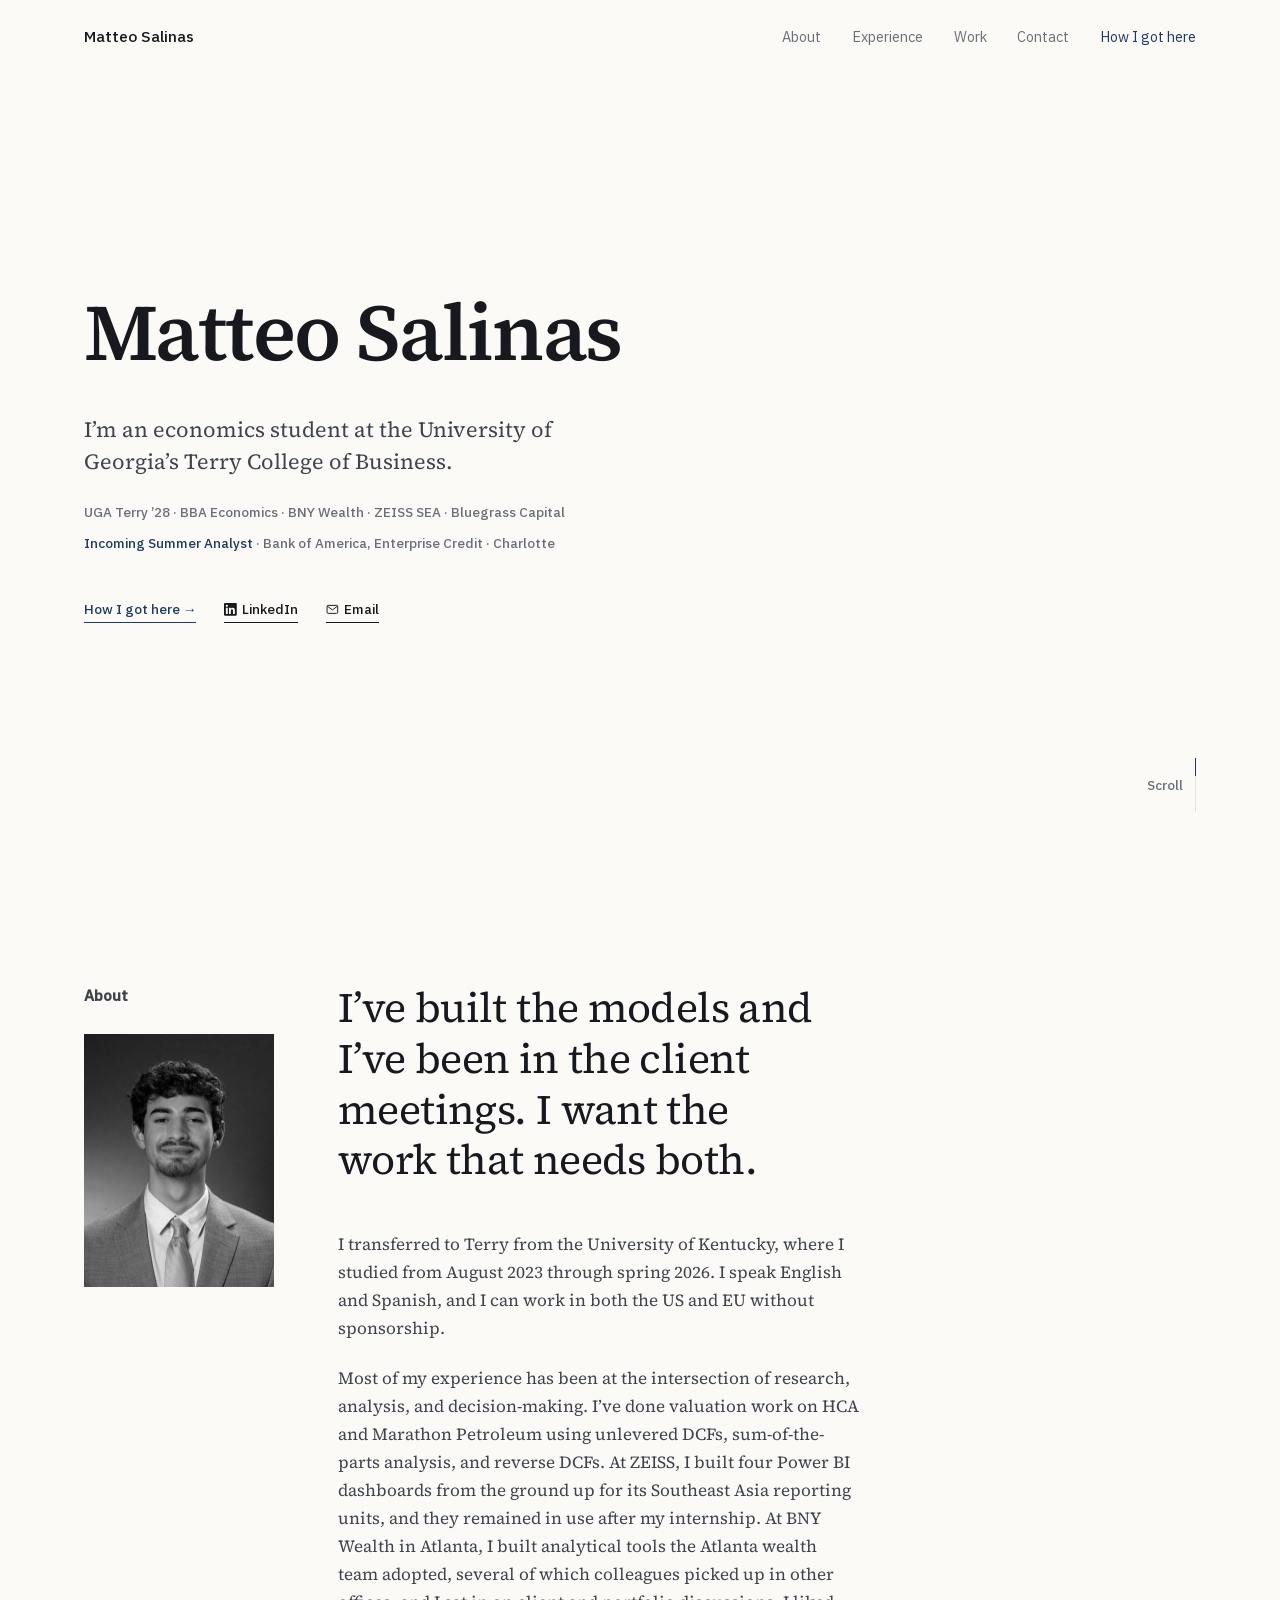
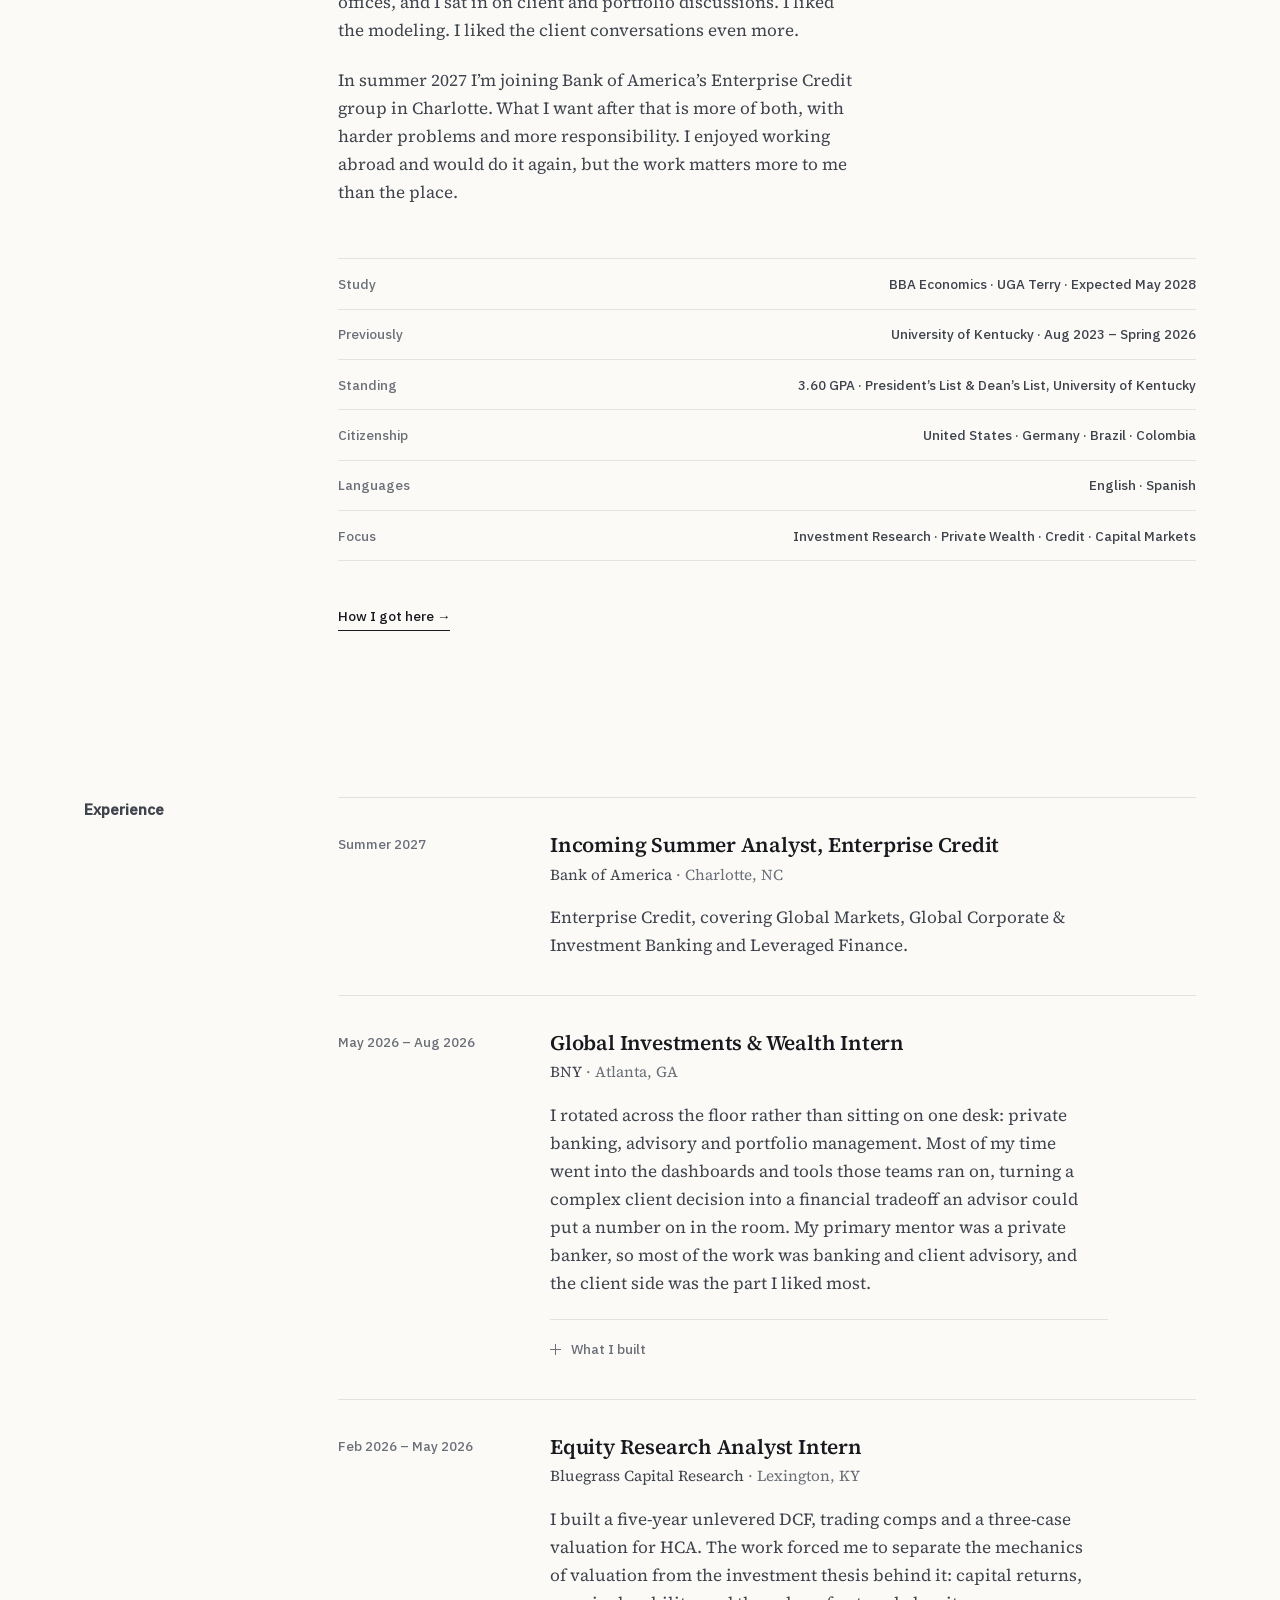
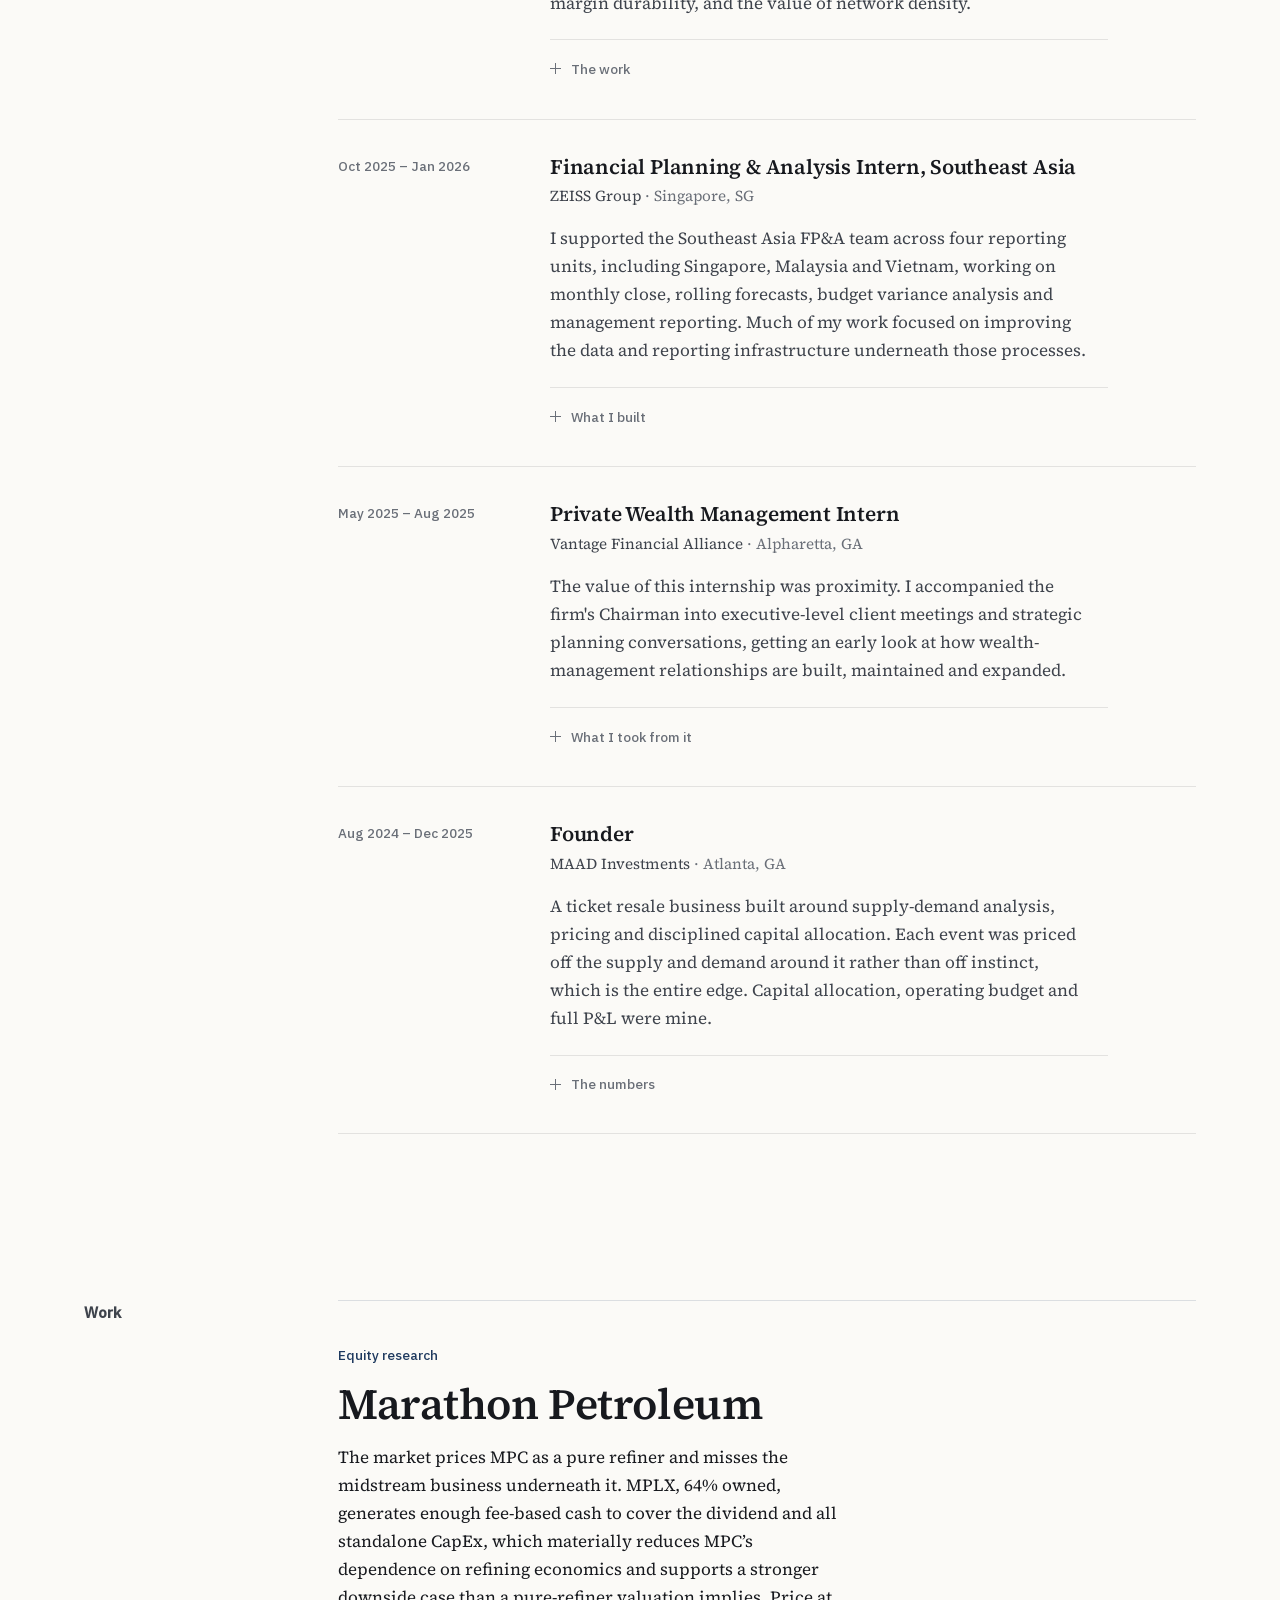
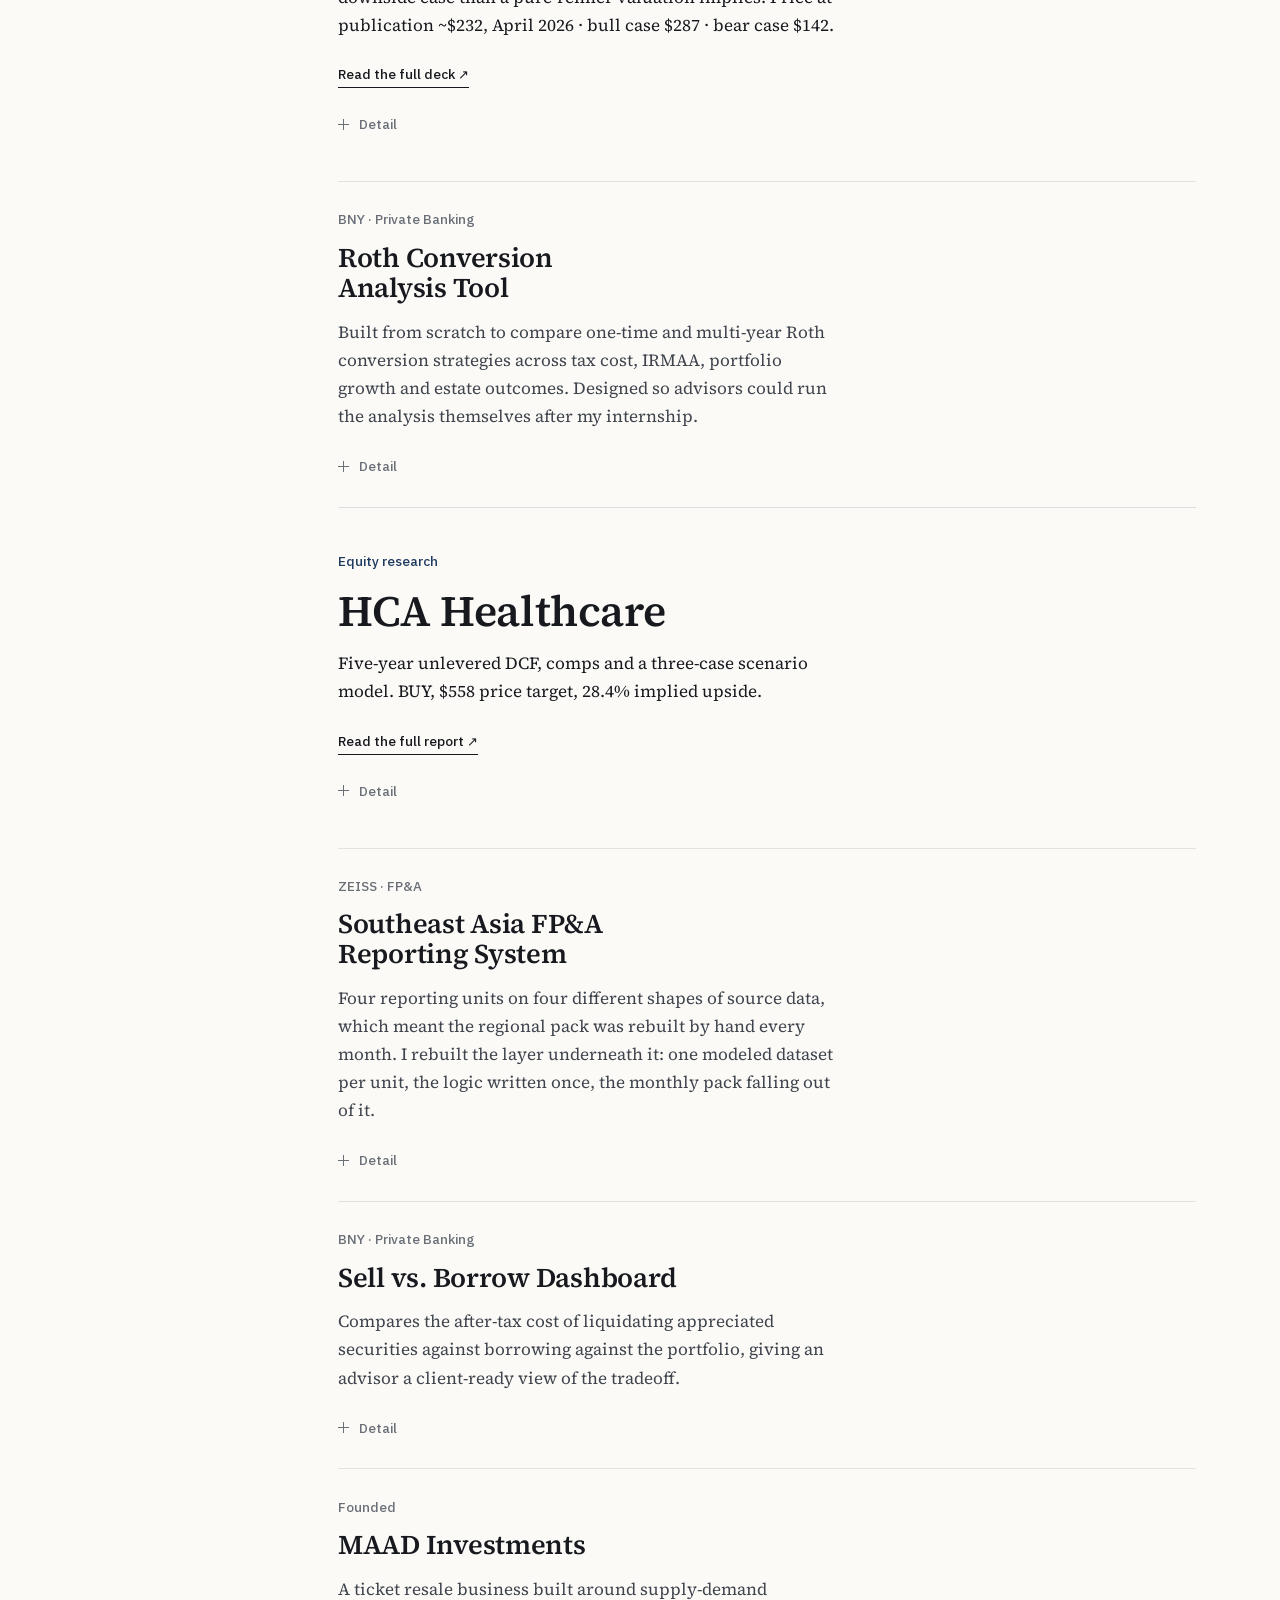
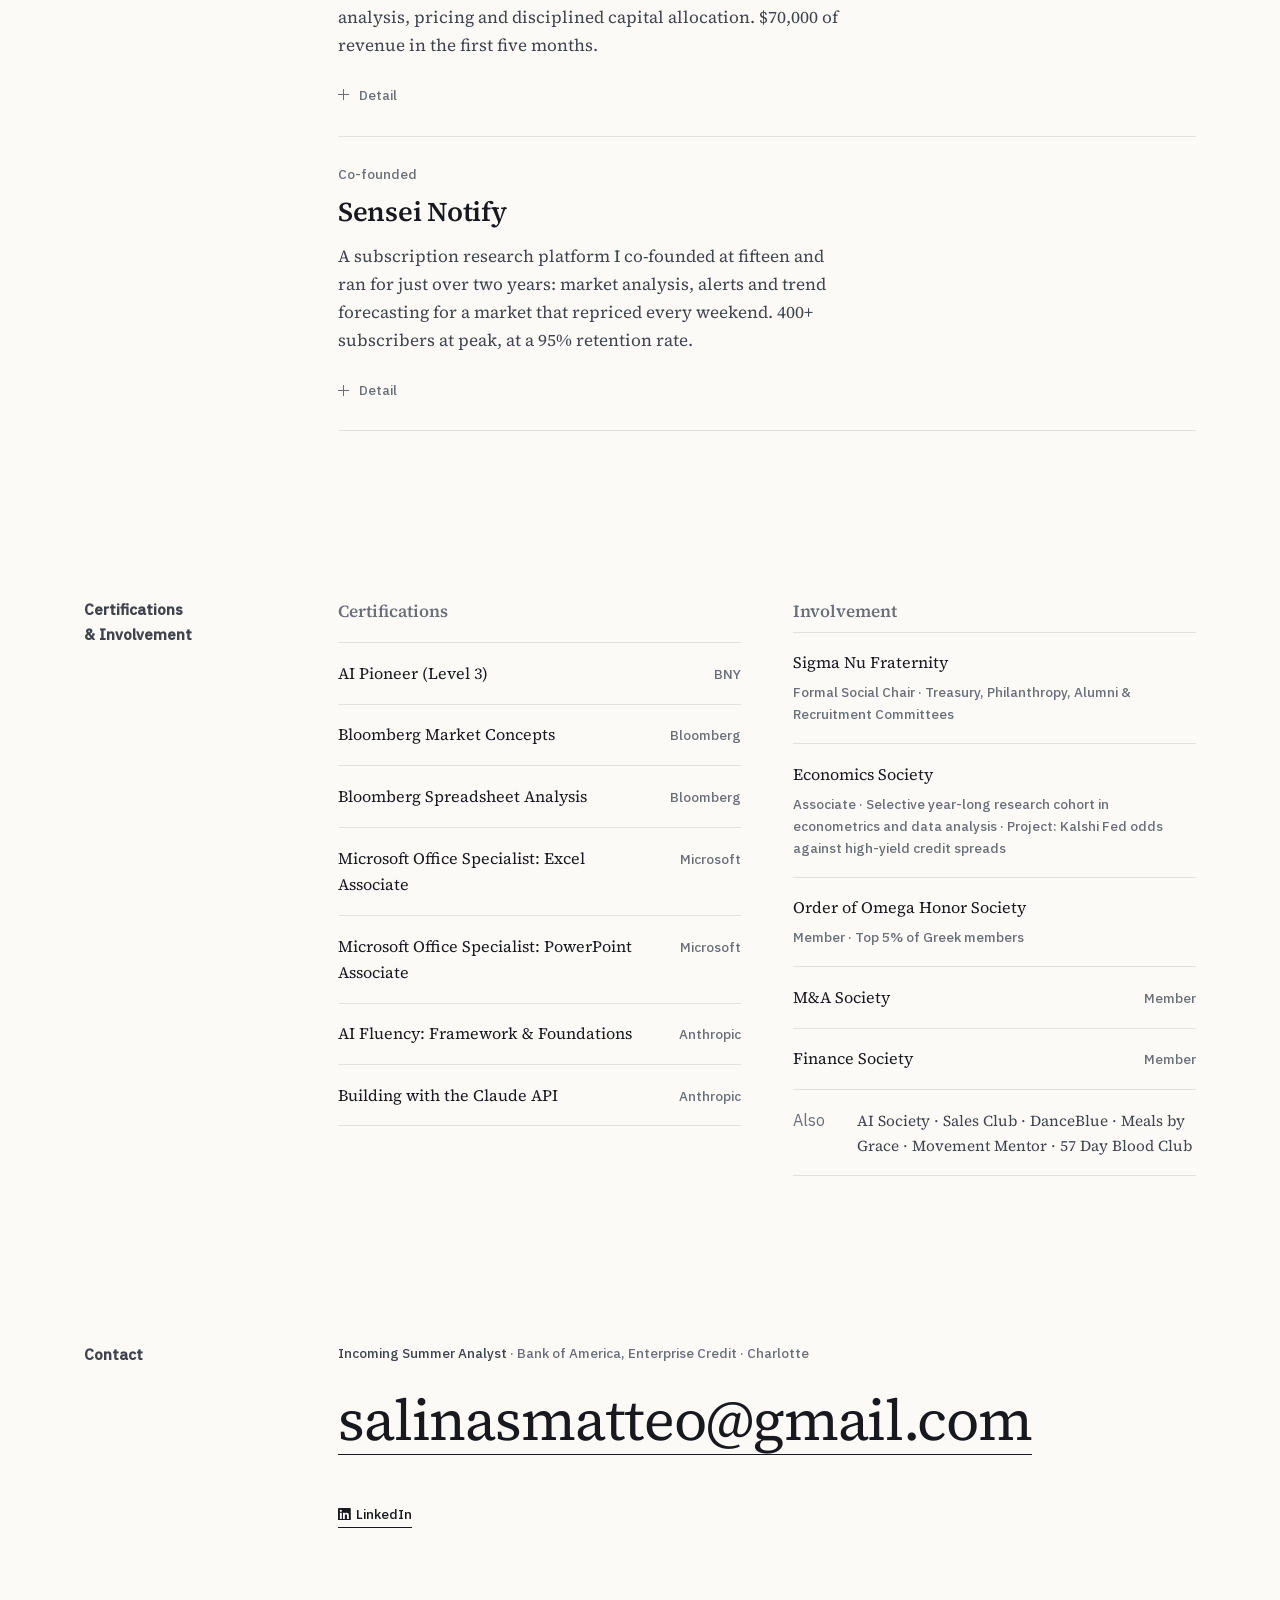
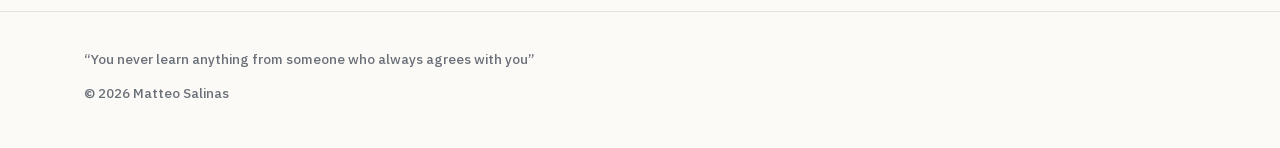
==== commit 1b1c94ee: "Post-redesign audit: font preloads, tap target, copy, leftovers - Preload the faces that paint first" ====
--- a/index.html
+++ b/index.html
@@ -58,8 +58,9 @@
 
 
   <!-- Self-hosted; see the @font-face block at the top of css/main.css. -->
+  <link rel="preload" href="assets/fonts/SourceSerif4-600.woff2" as="font" type="font/woff2" crossorigin />
   <link rel="preload" href="assets/fonts/SourceSerif4-400.woff2" as="font" type="font/woff2" crossorigin />
-  <link rel="preload" href="assets/fonts/IBMPlexSans-400.woff2" as="font" type="font/woff2" crossorigin />
+  <link rel="preload" href="assets/fonts/IBMPlexSans-500.woff2" as="font" type="font/woff2" crossorigin />
 
   <link rel="stylesheet" href="css/main.css" />
   <script>
@@ -168,7 +169,7 @@
           <p class="about-lede reveal">I&rsquo;ve built the models and I&rsquo;ve been in the client meetings. I want the work that needs both.</p>
 
           <div class="about-body reveal">
-            <p>I&rsquo;m studying economics at the University of Georgia&rsquo;s Terry College of Business. I transferred from the University of Kentucky, where I studied from August 2023 through spring 2026. I speak English and Spanish, and I can work in both the US and EU without sponsorship.</p>
+            <p>I transferred to Terry from the University of Kentucky, where I studied from August 2023 through spring 2026. I speak English and Spanish, and I can work in both the US and EU without sponsorship.</p>
             <p>Most of my experience has been at the intersection of research, analysis, and decision-making. I&rsquo;ve done valuation work on HCA and Marathon Petroleum using unlevered DCFs, sum-of-the-parts analysis, and reverse DCFs. At ZEISS, I built four Power BI dashboards from the ground up for its Southeast Asia reporting units, and they remained in use after my internship. At BNY Wealth in Atlanta, I built analytical tools the Atlanta wealth team adopted, several of which colleagues picked up in other offices, and I sat in on client and portfolio discussions. I liked the modeling. I liked the client conversations even more.</p>
             <p>In summer 2027 I&rsquo;m joining Bank of America&rsquo;s Enterprise Credit group in Charlotte. What I want after that is more of both, with harder problems and more responsibility. I enjoyed working abroad and would do it again, but the work matters more to me than the place.</p>
           </div>
--- a/css/main.css
+++ b/css/main.css
@@ -364,10 +364,6 @@
   color: var(--muted);
   margin-bottom: clamp(1.75rem, 4vw, 2.75rem);
 }
-
-.hero-meta .sep { color: var(--line-strong); }
-
-.hero-meta time { font-variant-numeric: tabular-nums; }
 
 .display {
   font-family: var(--serif);
@@ -1560,7 +1556,8 @@
   .about-more a,
   .project-link a,
   .chapter-link,
-  .site-foot a {
+  .site-foot a,
+  .back {
     padding-block: 0.45rem;
   }
 
@@ -1575,7 +1572,7 @@
 @media (pointer: coarse) and (hover: none) {
   /* The portrait lifts to colour on hover, which a touch device cannot do
      and which a tap would otherwise latch on. Leave it monochrome. */
-  .portrait:hover { filter: grayscale(1) contrast(1.05) brightness(0.9); }
+  .portrait:hover { filter: grayscale(1) contrast(1.02); }
 }
 
 /* ==========================================================================
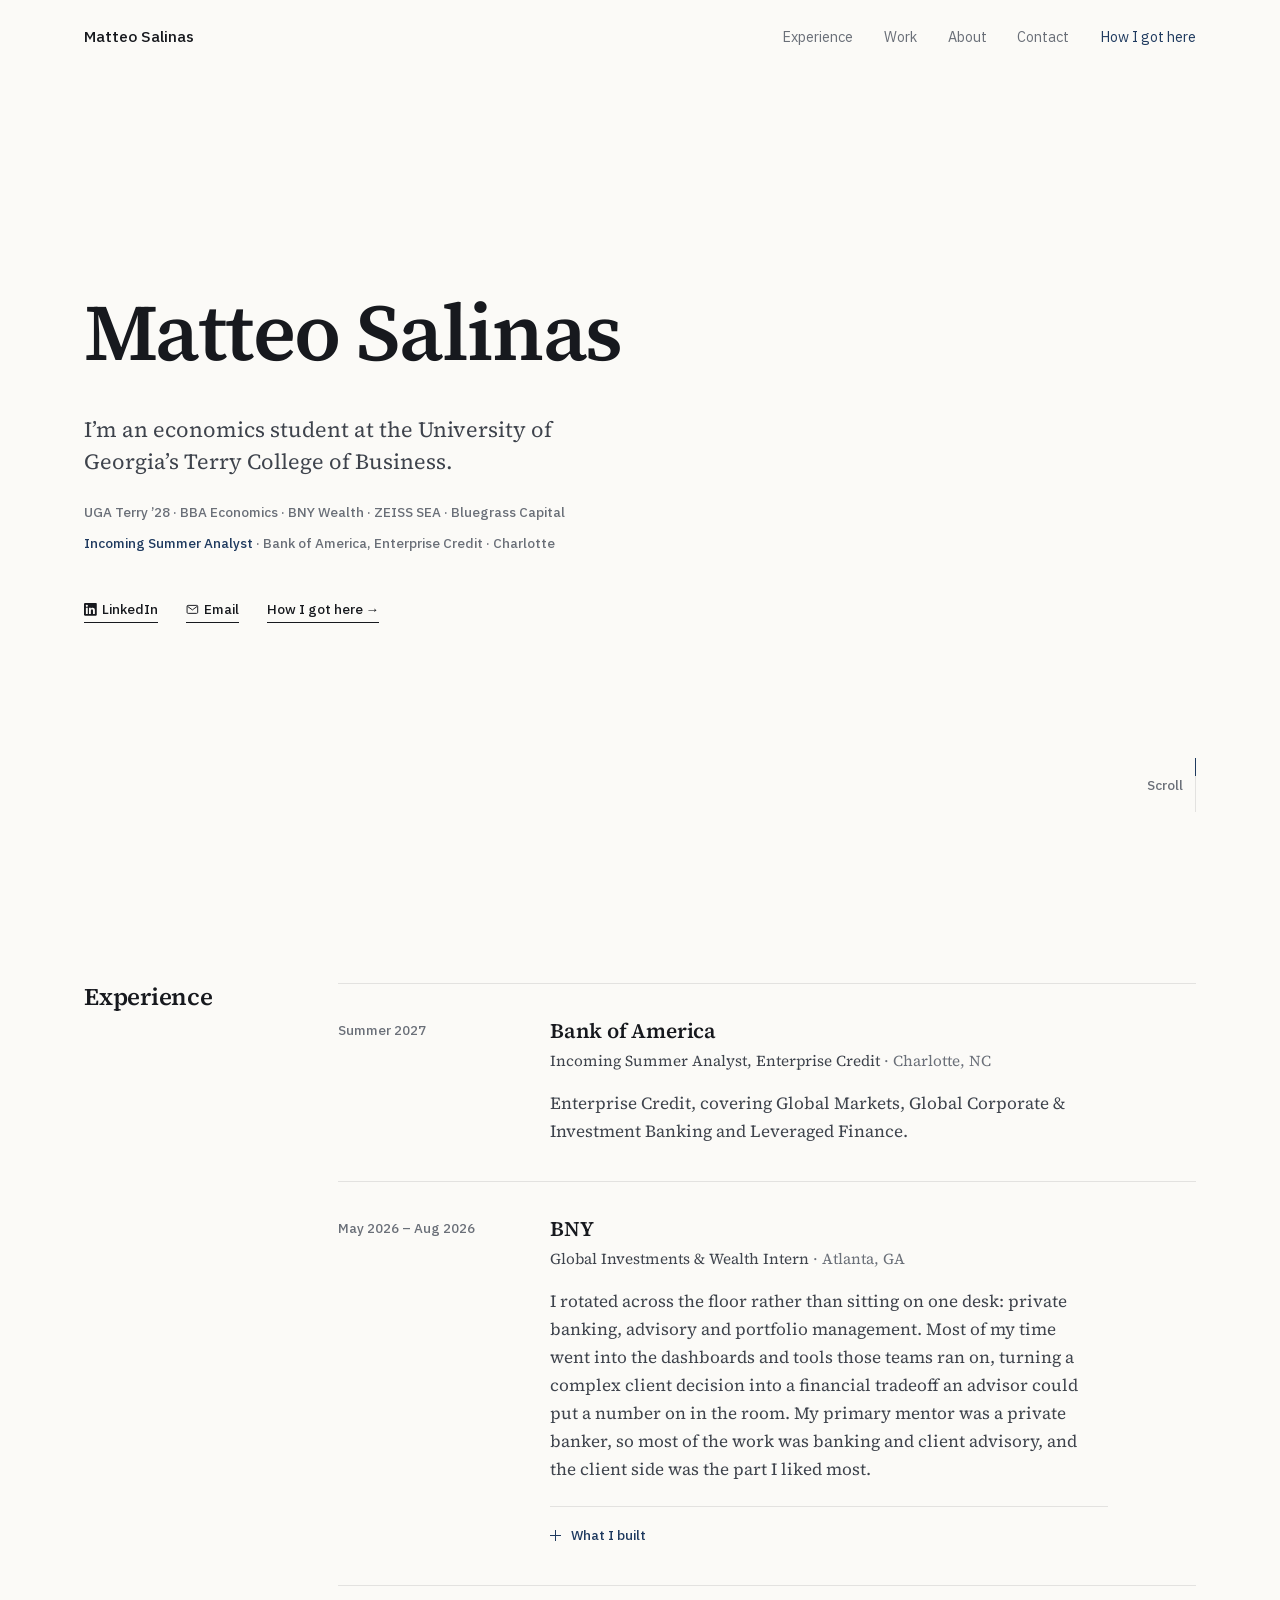
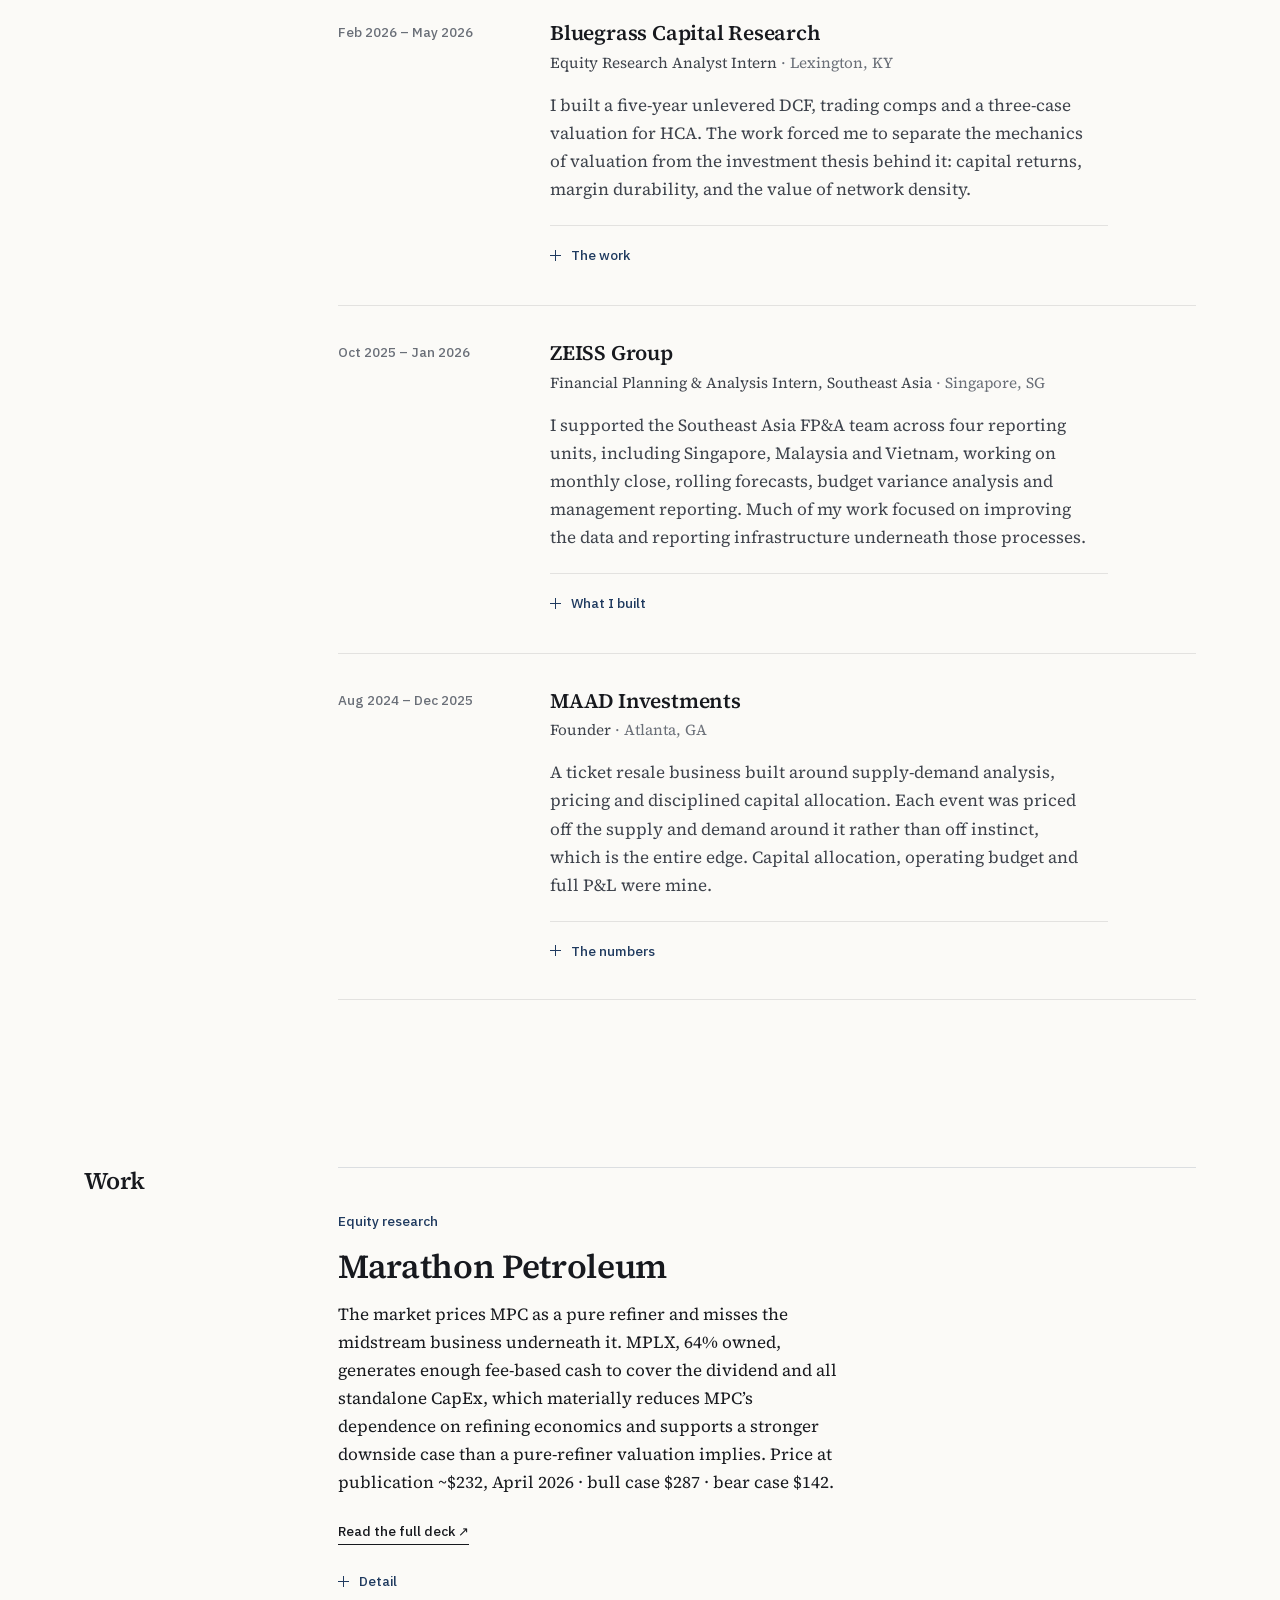
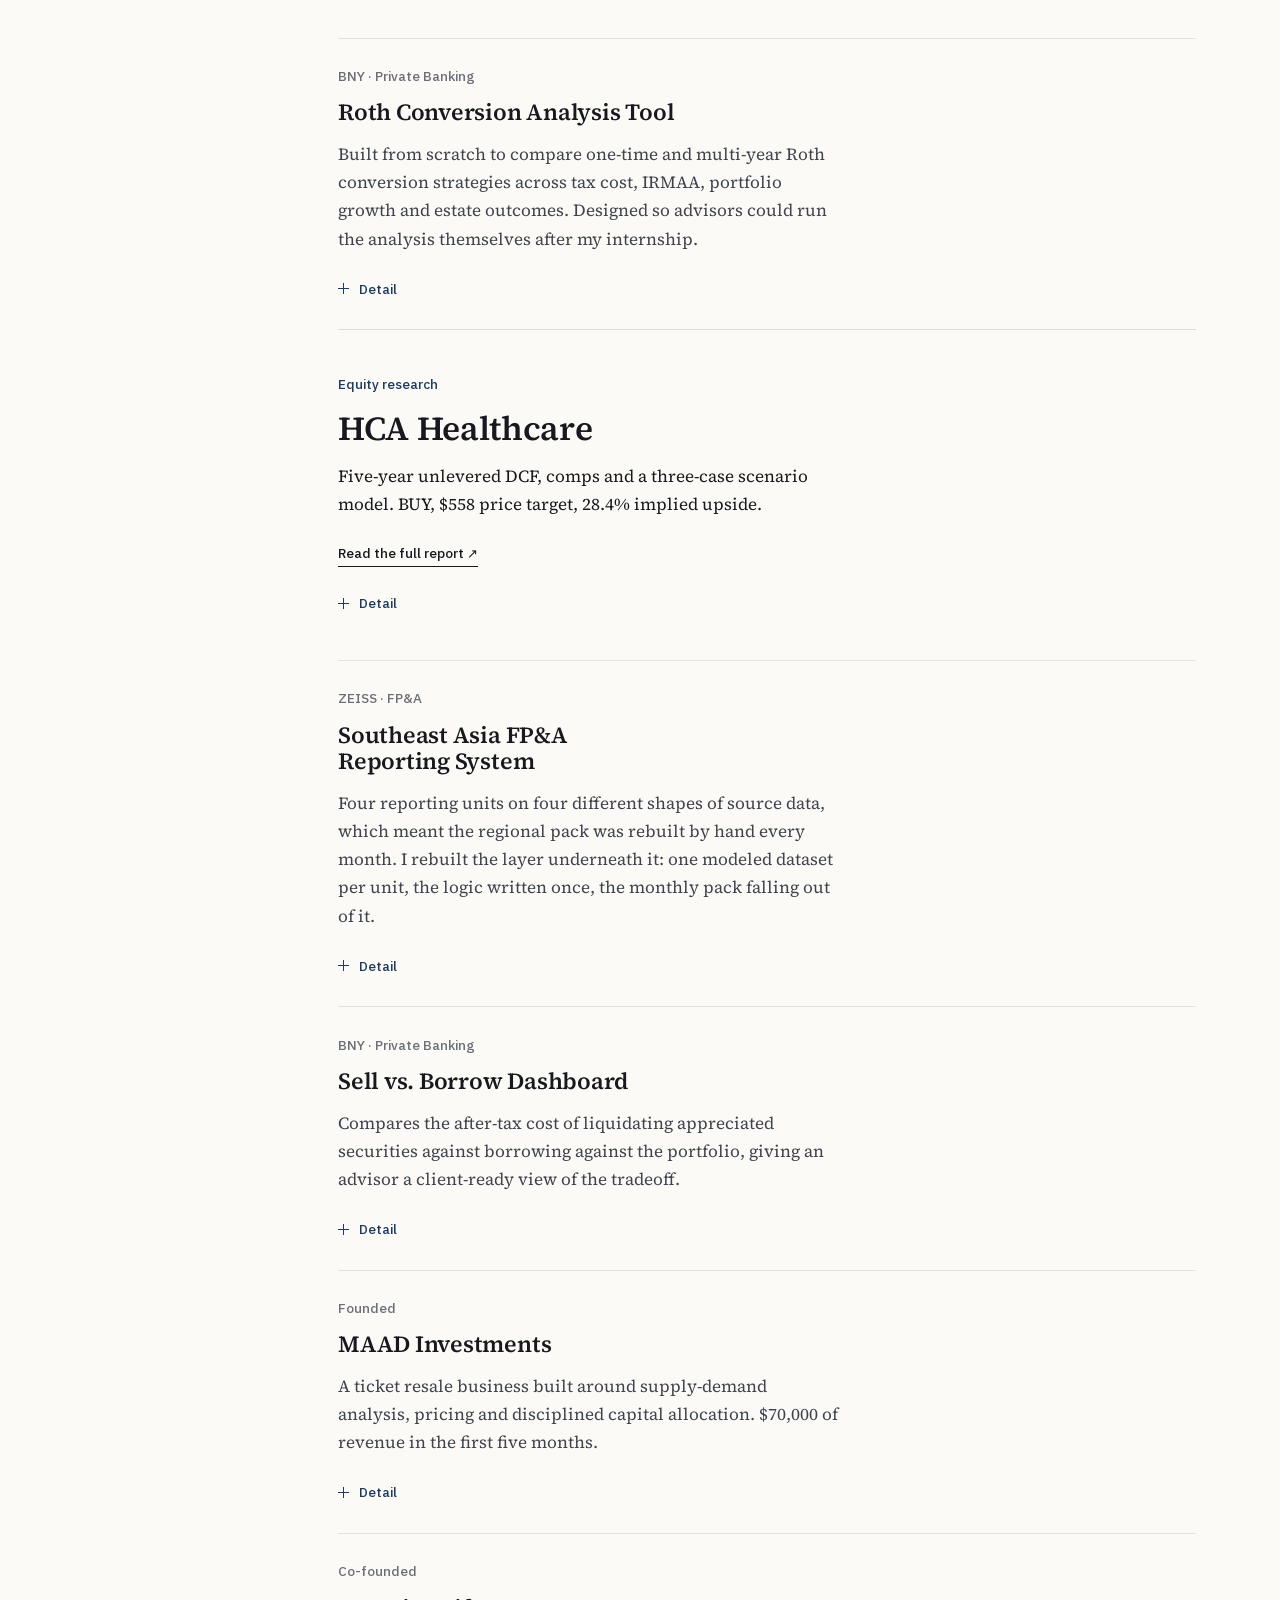
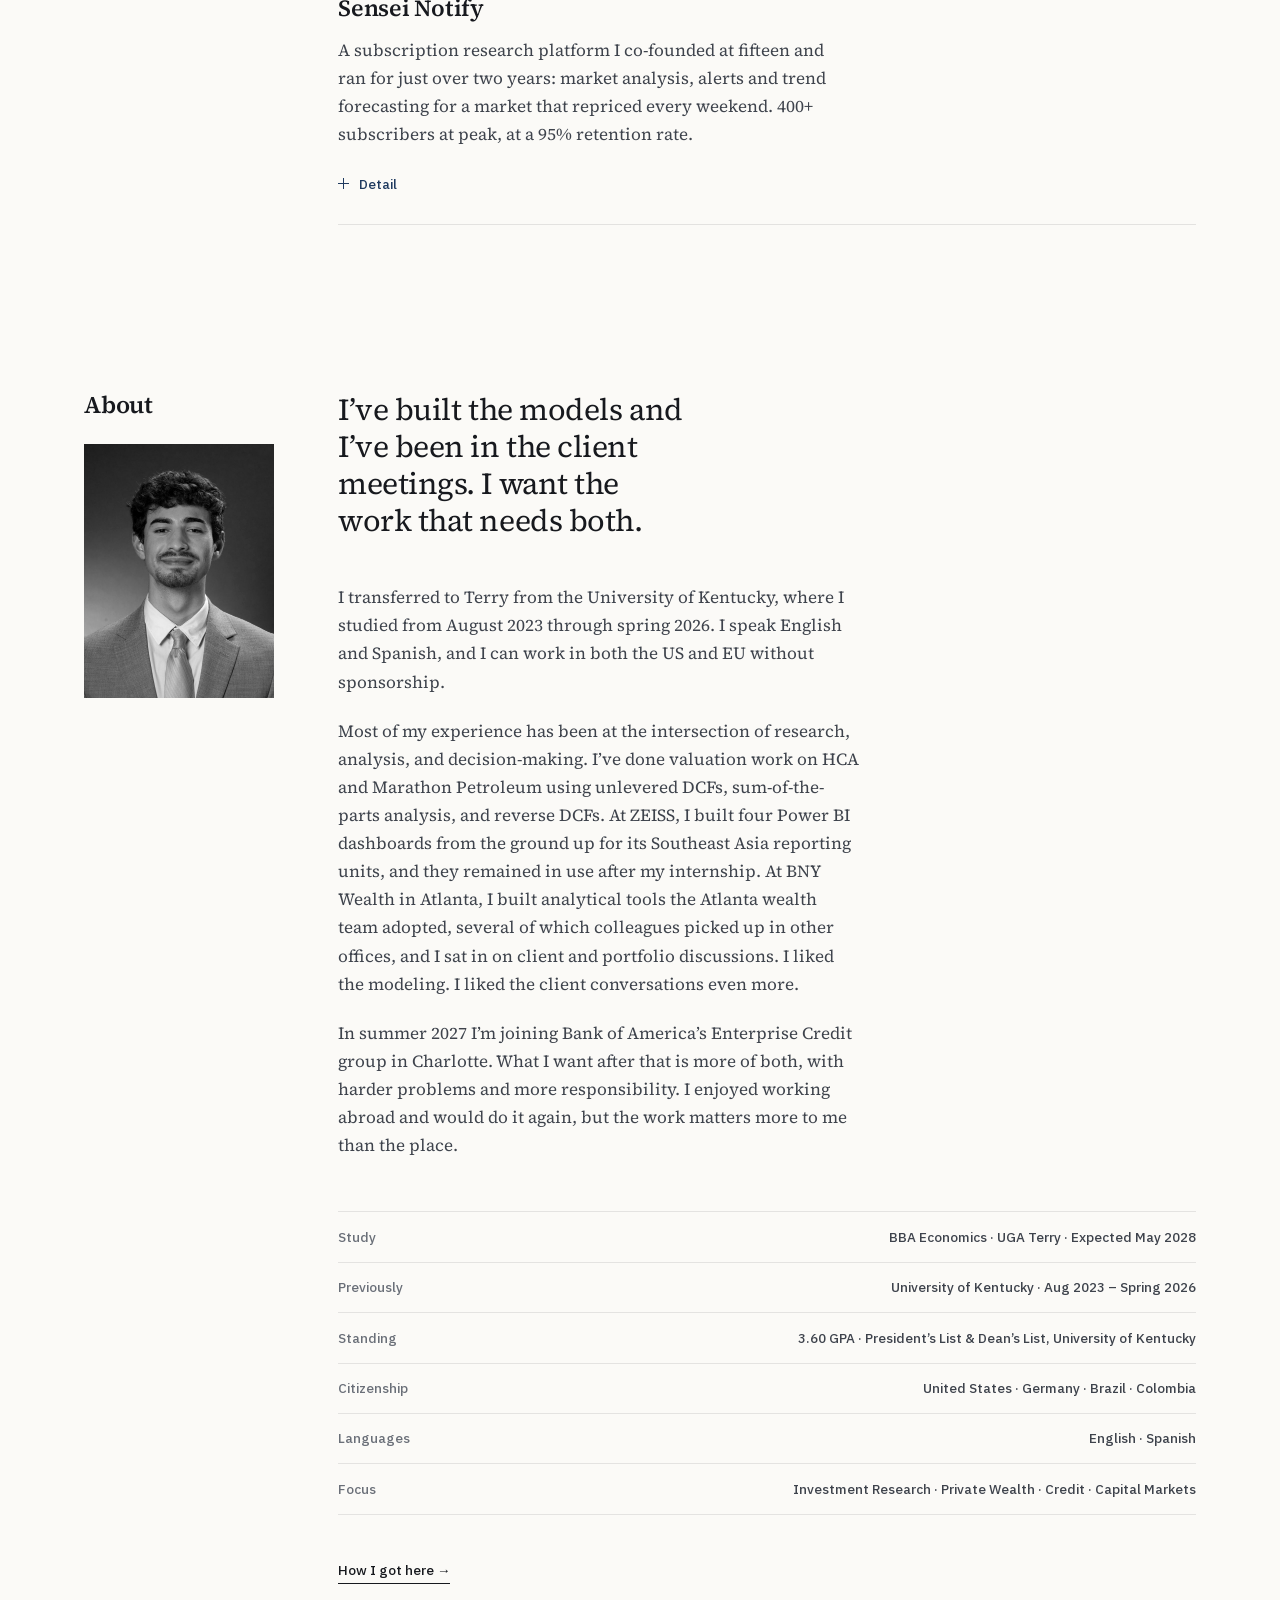
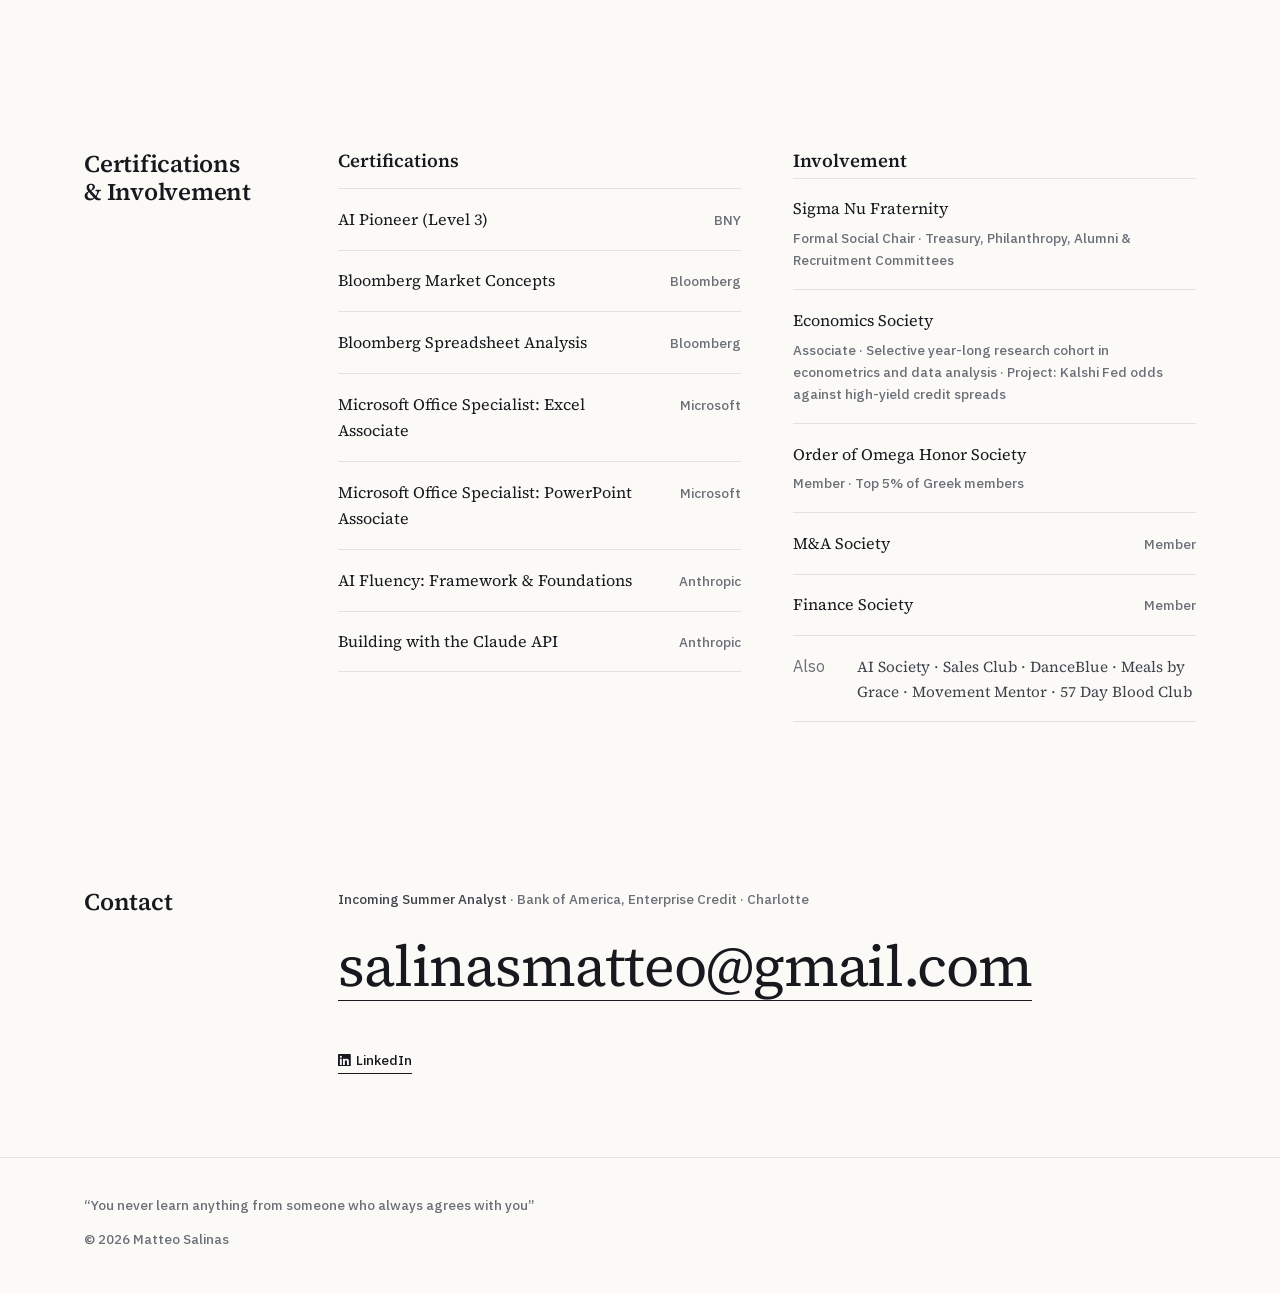
==== commit 57c22c96: "UX pass: record first, employer first, real headings, honest toggles Checked against Krug's "Don't M" ====
--- a/index.html
+++ b/index.html
@@ -102,9 +102,9 @@
 
       <nav class="topnav" aria-label="Primary">
         <ul>
-          <li><a href="#about">About</a></li>
           <li><a href="#experience">Experience</a></li>
           <li><a href="#work">Work</a></li>
+          <li><a href="#about">About</a></li>
           <li><a href="#contact">Contact</a></li>
           <li><a class="nav-page" href="about.html">How I got here</a></li>
         </ul>
@@ -118,9 +118,9 @@
 
   <nav id="drawer" class="drawer" aria-label="Menu">
     <ul>
-      <li><a href="#about">About</a></li>
       <li><a href="#experience">Experience</a></li>
       <li><a href="#work">Work</a></li>
+      <li><a href="#about">About</a></li>
       <li><a href="#credentials">Certifications &amp; Involvement</a></li>
       <li><a href="#contact">Contact</a></li>
       <li><a class="nav-page" href="about.html"><span>&rarr;</span>How I got here</a></li>
@@ -144,15 +144,235 @@
         <p class="hero-status reveal meta">Incoming Summer Analyst <span class="faint">&middot; Bank of America, Enterprise Credit &middot; Charlotte</span></p>
 
         <ul class="hero-links reveal meta">
-          <li><a class="wipe lead-link" href="about.html">How I got here <span aria-hidden="true">&rarr;</span></a></li>
           <li><a class="wipe" href="https://www.linkedin.com/in/matteosalinas1/" target="_blank" rel="noopener"><svg class="glyph" viewBox="0 0 24 24" fill="currentColor" aria-hidden="true"><path d="M20.45 20.45h-3.56v-5.57c0-1.33-.02-3.04-1.85-3.04-1.85 0-2.13 1.45-2.13 2.94v5.67H9.35V9h3.41v1.56h.05c.48-.9 1.63-1.85 3.36-1.85 3.6 0 4.27 2.37 4.27 5.45v6.29zM5.34 7.43a2.06 2.06 0 1 1 0-4.13 2.06 2.06 0 0 1 0 4.13zM7.12 20.45H3.55V9h3.57v11.45zM22.22 0H1.77C.79 0 0 .77 0 1.72v20.56C0 23.23.79 24 1.77 24h20.45c.98 0 1.78-.77 1.78-1.72V1.72C24 .77 23.2 0 22.22 0z"/></svg> LinkedIn</a></li>
           <li><a class="wipe" href="mailto:salinasmatteo@gmail.com"><svg class="glyph" viewBox="0 0 24 24" fill="none" stroke="currentColor" stroke-width="1.8" aria-hidden="true"><rect x="2" y="4.5" width="20" height="15" rx="2"/><path d="M2.5 6 12 13 21.5 6"/></svg> Email</a></li>
+          <li><a class="wipe" href="about.html">How I got here <span aria-hidden="true">&rarr;</span></a></li>
         </ul>
       </div>
 
       <div class="hero-scroll meta" aria-hidden="true">
         <span>Scroll</span>
         <span class="track"></span>
+      </div>
+    </section>
+
+    <!-- Experience ------------------------------------------------------ -->
+    <section id="experience" class="band" tabindex="-1">
+      <div class="shell band-grid">
+        <div class="rail meta">
+          <h2 class="rail-label">Experience</h2>
+        </div>
+        <div class="band-body">
+          <div id="experience-list" class="rows">
+      <article class="row">
+        <p class="row-when meta">Summer 2027</p>
+        <div class="row-body">
+          <h3 class="row-title">Bank of America</h3>
+          <p class="row-sub">Incoming Summer Analyst, Enterprise Credit <span class="at">&middot; Charlotte, NC</span></p>
+          <p class="row-summary">Enterprise Credit, covering Global Markets, Global Corporate &amp; Investment Banking and Leveraged Finance.</p>
+          
+        </div>
+      </article>
+      <article class="row">
+        <p class="row-when meta">May 2026 – Aug 2026</p>
+        <div class="row-body">
+          <h3 class="row-title">BNY</h3>
+          <p class="row-sub">Global Investments & Wealth Intern <span class="at">&middot; Atlanta, GA</span></p>
+          <p class="row-summary">I rotated across the floor rather than sitting on one desk: private banking, advisory and portfolio management. Most of my time went into the dashboards and tools those teams ran on, turning a complex client decision into a financial tradeoff an advisor could put a number on in the room. My primary mentor was a private banker, so most of the work was banking and client advisory, and the client side was the part I liked most.</p>
+          <details class="row-more">
+            <summary class="meta"><span class="plus" aria-hidden="true"></span>What I built</summary>
+            <ul class="row-notes"><li>A Roth conversion analysis tool and a Sell vs. Borrow dashboard, both written up in Work below, adopted across the wealth team in the Atlanta office. Several of the tools were picked up by colleagues in other offices, including Tampa and New York.</li><li>A banking deal sheet dashboard to take the friction out of deal prep.</li><li>Net worth statements and client meeting books across investment, retirement, trust, alternative and real estate holdings.</li><li>Relationship-level SWOT analyses presented for office review, identifying client needs, risks and potential opportunities.</li><li>Prospect coverage across the Southeast and Florida: high-net-worth families, family offices and centers of influence the advisors hadn't reached yet.</li></ul>
+          </details>
+        </div>
+      </article>
+      <article class="row">
+        <p class="row-when meta">Feb 2026 – May 2026</p>
+        <div class="row-body">
+          <h3 class="row-title">Bluegrass Capital Research</h3>
+          <p class="row-sub">Equity Research Analyst Intern <span class="at">&middot; Lexington, KY</span></p>
+          <p class="row-summary">I built a five-year unlevered DCF, trading comps and a three-case valuation for HCA. The work forced me to separate the mechanics of valuation from the investment thesis behind it: capital returns, margin durability, and the value of network density.</p>
+          <details class="row-more">
+            <summary class="meta"><span class="plus" aria-hidden="true"></span>The work</summary>
+            <ul class="row-notes"><li>BUY on HCA Healthcare (NYSE: HCA). $558 price target, 28.4% implied upside. The full report is in Work below.</li><li>Forward projections off 10-K/10-Q filings and earnings releases across the healthcare, energy and TMT names on the coverage list: revenue, margins, CapEx and working capital.</li></ul>
+          </details>
+        </div>
+      </article>
+      <article class="row">
+        <p class="row-when meta">Oct 2025 – Jan 2026</p>
+        <div class="row-body">
+          <h3 class="row-title">ZEISS Group</h3>
+          <p class="row-sub">Financial Planning & Analysis Intern, Southeast Asia <span class="at">&middot; Singapore, SG</span></p>
+          <p class="row-summary">I supported the Southeast Asia FP&A team across four reporting units, including Singapore, Malaysia and Vietnam, working on monthly close, rolling forecasts, budget variance analysis and management reporting. Much of my work focused on improving the data and reporting infrastructure underneath those processes.</p>
+          <details class="row-more">
+            <summary class="meta"><span class="plus" aria-hidden="true"></span>What I built</summary>
+            <ul class="row-notes"><li>Four Power BI dashboards built from the ground up over SQL-structured datasets, one per reporting unit. The architecture is in Work below. They remained in use after my internship.</li><li>Excel models projecting revenue, operating expense and cash flow across the region, built off drivers so one assumption change moved the whole regional forecast.</li><li>Variance analysis against budget and prior forecast, with sales and margin analysis feeding regional strategy.</li><li>Market, competitor and industry research across the four reporting units.</li></ul>
+          </details>
+        </div>
+      </article>
+      <article class="row">
+        <p class="row-when meta">Aug 2024 – Dec 2025</p>
+        <div class="row-body">
+          <h3 class="row-title">MAAD Investments</h3>
+          <p class="row-sub">Founder <span class="at">&middot; Atlanta, GA</span></p>
+          <p class="row-summary">A ticket resale business built around supply-demand analysis, pricing and disciplined capital allocation. Each event was priced off the supply and demand around it rather than off instinct, which is the entire edge. Capital allocation, operating budget and full P&L were mine.</p>
+          <details class="row-more">
+            <summary class="meta"><span class="plus" aria-hidden="true"></span>The numbers</summary>
+            <ul class="row-notes"><li>$70,000 in revenue within the first five months.</li><li>100+ event opportunities evaluated annually.</li></ul>
+          </details>
+        </div>
+      </article>
+        </div>
+        </div>
+      </div>
+    </section>
+
+    <!-- Work ------------------------------------------------------------ -->
+    <section id="work" class="band" tabindex="-1">
+      <div class="shell band-grid">
+        <div class="rail meta">
+          <h2 class="rail-label">Work</h2>
+        </div>
+        <div class="band-body">
+          <div id="projects-list" class="projects">
+      <article class="project project--featured">
+        <div class="project-top meta">
+          <span class="project-tag">Equity research</span>
+        </div>
+        <h3>Marathon Petroleum</h3>
+        <p class="project-note">The market prices MPC as a pure refiner and misses the midstream business underneath it. MPLX, 64% owned, generates enough fee-based cash to cover the dividend and all standalone CapEx, which materially reduces MPC&rsquo;s dependence on refining economics and supports a stronger downside case than a pure-refiner valuation implies. Price at publication ~$232, April 2026 &middot; bull case $287 &middot; bear case $142.</p>
+        <p class="project-link"><a class="wipe meta" href="assets/marathon-petroleum.pdf" target="_blank" rel="noopener">Read the full deck <span aria-hidden="true">&#8599;</span></a></p>
+        <details>
+          <summary class="meta"><span class="plus" aria-hidden="true"></span>Detail</summary>
+          <ul class="project-detail"><li>Built for the University of Kentucky 2026 Stock Pitch Competition.</li><li>Scenario spread rather than a single number: $230 mid-cycle DCF base, ~$232 sum-of-the-parts intrinsic, $287 bull, $142 bear.</li><li>The thesis: MPLX, 64% owned, pays MPC $3.5B+ a year in fee-based distributions by 2027, independent of crack spreads. That alone covers the dividend and all standalone CapEx, which makes the refining upside close to free.</li><li>An FCFF discounted cash flow at a 7.90% WACC, a sum-of-the-parts valuing MPC ex-MPLX against pure-play refiner multiples, and a WACC against terminal-growth sensitivity grid.</li><li>A reverse DCF showing that at $232 the market was implying only about 3.5% revenue CAGR over five years.</li><li>The bear case sits at $142 rather than lower because the midstream distributions are contracted and fee-based: the argument is that the downside is set by MPLX, not by crack spreads.</li></ul>
+          
+    <div class="dcf" data-dcf>
+      <p class="dcf-kicker meta faint">The model from the deck, live</p>
+
+      <p class="dcf-readout">
+        <span class="dcf-value" data-dcf-value>$230</span>
+        <span class="dcf-delta meta" data-dcf-delta></span>
+      </p>
+      <p class="dcf-against meta faint">
+        implied value per share &middot; MPC traded at $232, April 2026
+      </p>
+
+      <div class="dcf-controls">
+        <label class="dcf-control">
+          <span class="dcf-legend meta">WACC <span data-dcf-wacc-out>7.90%</span></span>
+          <input type="range" data-dcf-wacc
+                 min="0.06" max="0.1" step="0.0005" value="0.079"
+                 aria-label="Weighted average cost of capital" />
+        </label>
+
+        <label class="dcf-control">
+          <span class="dcf-legend meta">Exit EBITDA multiple <span data-dcf-exit-out>7.3x</span></span>
+          <input type="range" data-dcf-exit
+                 min="3.5" max="10" step="0.1" value="7.3"
+                 aria-label="Exit EBITDA multiple" />
+        </label>
+      </div>
+
+      <div class="dcf-cases meta">
+        <button type="button" data-dcf-case="4.5">Bear <span class="faint">$142</span></button><button type="button" data-dcf-case="7.3">Base <span class="faint">$230</span></button><button type="button" data-dcf-case="9.1">Bull <span class="faint">$287</span></button>
+      </div>
+
+      <p class="dcf-note faint">
+        Simplified from the deck: the five-year FCFF stream and 2030E EBITDA are
+        fixed, and the two drivers above are live. Set to the deck&rsquo;s own
+        assumptions, 7.90% and 7.3x, it returns the
+        deck&rsquo;s $230.
+      </p>
+    </div>
+  
+          
+        </details>
+      </article>
+      <article class="project">
+        <div class="project-top meta">
+          <span class="project-tag">BNY · Private Banking</span>
+        </div>
+        <h3>Roth Conversion Analysis Tool</h3>
+        <p class="project-note">Built from scratch to compare one-time and multi-year Roth conversion strategies across tax cost, IRMAA, portfolio growth and estate outcomes. Designed so advisors could run the analysis themselves after my internship.</p>
+        
+        <details>
+          <summary class="meta"><span class="plus" aria-hidden="true"></span>Detail</summary>
+          <ul class="project-detail"><li>Models tax cost, IRMAA exposure and estate outcomes across one-time and staged multi-year conversions.</li><li>Shipped with a written advisor SOP so the team could run it without me.</li></ul>
+          
+          
+        </details>
+      </article>
+      <article class="project project--featured">
+        <div class="project-top meta">
+          <span class="project-tag">Equity research</span>
+        </div>
+        <h3>HCA Healthcare</h3>
+        <p class="project-note">Five-year unlevered DCF, comps and a three-case scenario model. BUY, $558 price target, 28.4% implied upside.</p>
+        <p class="project-link"><a class="wipe meta" href="assets/hca-healthcare.pdf" target="_blank" rel="noopener">Read the full report <span aria-hidden="true">&#8599;</span></a></p>
+        <details>
+          <summary class="meta"><span class="plus" aria-hidden="true"></span>Detail</summary>
+          <ul class="project-detail"><li>Built the revenue, margin, CapEx and working-capital build off 10-K/10-Q filings and earnings releases.</li><li>Differentiated theses on capital return policy, structural margin mispricing and network density compounding.</li><li>Supported by WACC analysis and a football-field valuation across the scenario set.</li><li>The network-density thesis: roughly 27% inpatient share across the markets HCA actually operates in, targeting 29% by 2030, with outpatient sites compounding referral retention inside each one.</li></ul>
+          
+          
+        </details>
+      </article>
+      <article class="project">
+        <div class="project-top meta">
+          <span class="project-tag">ZEISS · FP&A</span>
+        </div>
+        <h3>Southeast Asia FP&A Reporting System</h3>
+        <p class="project-note">Four reporting units on four different shapes of source data, which meant the regional pack was rebuilt by hand every month. I rebuilt the layer underneath it: one modeled dataset per unit, the logic written once, the monthly pack falling out of it.</p>
+        
+        <details>
+          <summary class="meta"><span class="plus" aria-hidden="true"></span>Detail</summary>
+          <ul class="project-detail"><li>The architecture: source extracts per unit, cleaned and conformed in Power Query, modeled into a star schema over SQL-structured datasets, measures written in DAX, surfaced as four Power BI dashboards feeding management reporting.</li><li>Writing the logic as DAX measures rather than patching the source is the part that made it survive: the same measure definitions across all four, so a figure means the same thing in every unit's report instead of depending on who built that tab.</li><li>Covered four reporting units, including Singapore, Malaysia and Vietnam, against monthly close, rolling forecast and budget variance.</li><li>No figures or screenshots here. The work is the architecture, and the architecture is the part that transfers.</li></ul>
+          
+          
+        </details>
+      </article>
+      <article class="project">
+        <div class="project-top meta">
+          <span class="project-tag">BNY · Private Banking</span>
+        </div>
+        <h3>Sell vs. Borrow Dashboard</h3>
+        <p class="project-note">Compares the after-tax cost of liquidating appreciated securities against borrowing against the portfolio, giving an advisor a client-ready view of the tradeoff.</p>
+        
+        <details>
+          <summary class="meta"><span class="plus" aria-hidden="true"></span>Detail</summary>
+          <ul class="project-detail"><li>Built for the private banking team to make the liquidate-or-lend decision explicit in the client conversation rather than after it.</li><li>Paired with a banking deal sheet dashboard that cut the prep time on deal documentation.</li></ul>
+          
+          
+        </details>
+      </article>
+      <article class="project">
+        <div class="project-top meta">
+          <span class="project-tag">Founded</span>
+        </div>
+        <h3>MAAD Investments</h3>
+        <p class="project-note">A ticket resale business built around supply-demand analysis, pricing and disciplined capital allocation. $70,000 of revenue in the first five months.</p>
+        
+        <details>
+          <summary class="meta"><span class="plus" aria-hidden="true"></span>Detail</summary>
+          <ul class="project-detail"><li>Evaluated 100+ event opportunities a year, pricing off supply-demand dynamics and market research.</li><li>Sized positions across concurrent events so no single night carried the book.</li><li>Owned capital allocation, operating budget and full P&L.</li></ul>
+          
+          
+        </details>
+      </article>
+      <article class="project">
+        <div class="project-top meta">
+          <span class="project-tag">Co-founded</span>
+        </div>
+        <h3>Sensei Notify</h3>
+        <p class="project-note">A subscription research platform I co-founded at fifteen and ran for just over two years: market analysis, alerts and trend forecasting for a market that repriced every weekend. 400+ subscribers at peak, at a 95% retention rate.</p>
+        
+        <details>
+          <summary class="meta"><span class="plus" aria-hidden="true"></span>Detail</summary>
+          <ul class="project-detail"><li>Owned customer acquisition, pricing, financial management and the community end to end.</li><li>Managed a team of 15, spread across time zones.</li><li>Recurring revenue, so churn was the whole business. Subscribers could leave any week, which meant the product had to be right every week.</li></ul>
+          
+          <p class="project-link"><a class="wipe meta" href="about.html">The longer story <span aria-hidden="true">&rarr;</span></a></p>
+        </details>
+      </article>
+        </div>
+        </div>
       </div>
     </section>
 
@@ -186,238 +406,6 @@
           <p class="about-more reveal meta">
             <a class="wipe" href="about.html">How I got here <span aria-hidden="true">&rarr;</span></a>
           </p>
-        </div>
-      </div>
-    </section>
-
-    <!-- Experience ------------------------------------------------------ -->
-    <section id="experience" class="band" tabindex="-1">
-      <div class="shell band-grid">
-        <div class="rail meta">
-          <h2 class="rail-label">Experience</h2>
-        </div>
-        <div class="band-body">
-          <div id="experience-list" class="rows">
-      <article class="row">
-        <p class="row-when meta">Summer 2027</p>
-        <div class="row-body">
-          <h3 class="row-role">Incoming Summer Analyst, Enterprise Credit</h3>
-          <p class="row-org">Bank of America <span class="at">&middot; Charlotte, NC</span></p>
-          <p class="row-summary">Enterprise Credit, covering Global Markets, Global Corporate &amp; Investment Banking and Leveraged Finance.</p>
-          
-        </div>
-      </article>
-      <article class="row">
-        <p class="row-when meta">May 2026 – Aug 2026</p>
-        <div class="row-body">
-          <h3 class="row-role">Global Investments & Wealth Intern</h3>
-          <p class="row-org">BNY <span class="at">&middot; Atlanta, GA</span></p>
-          <p class="row-summary">I rotated across the floor rather than sitting on one desk: private banking, advisory and portfolio management. Most of my time went into the dashboards and tools those teams ran on, turning a complex client decision into a financial tradeoff an advisor could put a number on in the room. My primary mentor was a private banker, so most of the work was banking and client advisory, and the client side was the part I liked most.</p>
-          <details class="row-more">
-            <summary class="meta"><span class="plus" aria-hidden="true"></span>What I built</summary>
-            <ul class="row-notes"><li>A Roth conversion analysis tool and a Sell vs. Borrow dashboard, both written up in Work below, adopted across the wealth team in the Atlanta office. Several of the tools were picked up by colleagues in other offices, including Tampa and New York.</li><li>A banking deal sheet dashboard to take the friction out of deal prep.</li><li>Net worth statements and client meeting books across investment, retirement, trust, alternative and real estate holdings.</li><li>Relationship-level SWOT analyses presented for office review, identifying client needs, risks and potential opportunities.</li><li>Prospect coverage across the Southeast and Florida: high-net-worth families, family offices and centers of influence the advisors hadn't reached yet.</li></ul>
-          </details>
-        </div>
-      </article>
-      <article class="row">
-        <p class="row-when meta">Feb 2026 – May 2026</p>
-        <div class="row-body">
-          <h3 class="row-role">Equity Research Analyst Intern</h3>
-          <p class="row-org">Bluegrass Capital Research <span class="at">&middot; Lexington, KY</span></p>
-          <p class="row-summary">I built a five-year unlevered DCF, trading comps and a three-case valuation for HCA. The work forced me to separate the mechanics of valuation from the investment thesis behind it: capital returns, margin durability, and the value of network density.</p>
-          <details class="row-more">
-            <summary class="meta"><span class="plus" aria-hidden="true"></span>The work</summary>
-            <ul class="row-notes"><li>BUY on HCA Healthcare (NYSE: HCA). $558 price target, 28.4% implied upside. The full report is in Work below.</li><li>Forward projections off 10-K/10-Q filings and earnings releases across the healthcare, energy and TMT names on the coverage list: revenue, margins, CapEx and working capital.</li></ul>
-          </details>
-        </div>
-      </article>
-      <article class="row">
-        <p class="row-when meta">Oct 2025 – Jan 2026</p>
-        <div class="row-body">
-          <h3 class="row-role">Financial Planning & Analysis Intern, Southeast Asia</h3>
-          <p class="row-org">ZEISS Group <span class="at">&middot; Singapore, SG</span></p>
-          <p class="row-summary">I supported the Southeast Asia FP&A team across four reporting units, including Singapore, Malaysia and Vietnam, working on monthly close, rolling forecasts, budget variance analysis and management reporting. Much of my work focused on improving the data and reporting infrastructure underneath those processes.</p>
-          <details class="row-more">
-            <summary class="meta"><span class="plus" aria-hidden="true"></span>What I built</summary>
-            <ul class="row-notes"><li>Four Power BI dashboards built from the ground up over SQL-structured datasets, one per reporting unit. The architecture is in Work below. They remained in use after my internship.</li><li>Excel models projecting revenue, operating expense and cash flow across the region, built off drivers so one assumption change moved the whole regional forecast.</li><li>Variance analysis against budget and prior forecast, with sales and margin analysis feeding regional strategy.</li><li>Market, competitor and industry research across the four reporting units.</li></ul>
-          </details>
-        </div>
-      </article>
-      <article class="row">
-        <p class="row-when meta">May 2025 – Aug 2025</p>
-        <div class="row-body">
-          <h3 class="row-role">Private Wealth Management Intern</h3>
-          <p class="row-org">Vantage Financial Alliance <span class="at">&middot; Alpharetta, GA</span></p>
-          <p class="row-summary">The value of this internship was proximity. I accompanied the firm's Chairman into executive-level client meetings and strategic planning conversations, getting an early look at how wealth-management relationships are built, maintained and expanded.</p>
-          <details class="row-more">
-            <summary class="meta"><span class="plus" aria-hidden="true"></span>What I took from it</summary>
-            <ul class="row-notes"><li>How tax strategy, estate planning, portfolio construction and business development come together inside a single client conversation, and how much of the judgment depends on understanding the person across the table.</li><li>Direct mentorship from the Chairman, and training in the sales side of it: how a relationship gets opened, and what keeps it.</li></ul>
-          </details>
-        </div>
-      </article>
-      <article class="row">
-        <p class="row-when meta">Aug 2024 – Dec 2025</p>
-        <div class="row-body">
-          <h3 class="row-role">Founder</h3>
-          <p class="row-org">MAAD Investments <span class="at">&middot; Atlanta, GA</span></p>
-          <p class="row-summary">A ticket resale business built around supply-demand analysis, pricing and disciplined capital allocation. Each event was priced off the supply and demand around it rather than off instinct, which is the entire edge. Capital allocation, operating budget and full P&L were mine.</p>
-          <details class="row-more">
-            <summary class="meta"><span class="plus" aria-hidden="true"></span>The numbers</summary>
-            <ul class="row-notes"><li>$70,000 in revenue within the first five months.</li><li>100+ event opportunities evaluated annually.</li></ul>
-          </details>
-        </div>
-      </article>
-        </div>
-        </div>
-      </div>
-    </section>
-
-    <!-- Work ------------------------------------------------------------ -->
-    <section id="work" class="band" tabindex="-1">
-      <div class="shell band-grid">
-        <div class="rail meta">
-          <h2 class="rail-label">Work</h2>
-        </div>
-        <div class="band-body">
-          <div id="projects-list" class="projects">
-      <article class="project project--featured">
-        <div class="project-top meta">
-          <span class="project-tag">Equity research</span>
-        </div>
-        <h3>Marathon Petroleum</h3>
-        <p class="project-note">The market prices MPC as a pure refiner and misses the midstream business underneath it. MPLX, 64% owned, generates enough fee-based cash to cover the dividend and all standalone CapEx, which materially reduces MPC&rsquo;s dependence on refining economics and supports a stronger downside case than a pure-refiner valuation implies. Price at publication ~$232, April 2026 &middot; bull case $287 &middot; bear case $142.</p>
-        <p class="project-link"><a class="wipe meta" href="assets/marathon-petroleum.pdf" target="_blank" rel="noopener">Read the full deck <span aria-hidden="true">&#8599;</span></a></p>
-        <details>
-          <summary class="meta"><span class="plus" aria-hidden="true"></span>Detail</summary>
-          <ul class="project-detail"><li>Built for the University of Kentucky 2026 Stock Pitch Competition.</li><li>Scenario spread rather than a single number: $230 mid-cycle DCF base, ~$232 sum-of-the-parts intrinsic, $287 bull, $142 bear.</li><li>The thesis: MPLX, 64% owned, pays MPC $3.5B+ a year in fee-based distributions by 2027, independent of crack spreads. That alone covers the dividend and all standalone CapEx, which makes the refining upside close to free.</li><li>An FCFF discounted cash flow at a 7.90% WACC, a sum-of-the-parts valuing MPC ex-MPLX against pure-play refiner multiples, and a WACC against terminal-growth sensitivity grid.</li><li>A reverse DCF showing that at $232 the market was implying only about 3.5% revenue CAGR over five years.</li><li>The bear case sits at $142 rather than lower because the midstream distributions are contracted and fee-based: the argument is that the downside is set by MPLX, not by crack spreads.</li></ul>
-          
-    <div class="dcf" data-dcf>
-      <p class="dcf-kicker meta faint">The model from the deck, live</p>
-
-      <p class="dcf-readout">
-        <span class="dcf-value" data-dcf-value>$230</span>
-        <span class="dcf-delta meta" data-dcf-delta></span>
-      </p>
-      <p class="dcf-against meta faint">
-        implied value per share &middot; MPC traded at $232, April 2026
-      </p>
-
-      <div class="dcf-controls">
-        <label class="dcf-control">
-          <span class="dcf-legend meta">WACC <span data-dcf-wacc-out>7.90%</span></span>
-          <input type="range" data-dcf-wacc
-                 min="0.06" max="0.1" step="0.0005" value="0.079"
-                 aria-label="Weighted average cost of capital" />
-        </label>
-
-        <label class="dcf-control">
-          <span class="dcf-legend meta">Exit EBITDA multiple <span data-dcf-exit-out>7.3x</span></span>
-          <input type="range" data-dcf-exit
-                 min="3.5" max="10" step="0.1" value="7.3"
-                 aria-label="Exit EBITDA multiple" />
-        </label>
-      </div>
-
-      <div class="dcf-cases meta">
-        <button type="button" data-dcf-case="4.5">Bear <span class="faint">$142</span></button><button type="button" data-dcf-case="7.3">Base <span class="faint">$230</span></button><button type="button" data-dcf-case="9.1">Bull <span class="faint">$287</span></button>
-      </div>
-
-      <p class="dcf-note faint">
-        Simplified from the deck: the five-year FCFF stream and 2030E EBITDA are
-        fixed, and the two drivers above are live. Set to the deck&rsquo;s own
-        assumptions, 7.90% and 7.3x, it returns the
-        deck&rsquo;s $230.
-      </p>
-    </div>
-  
-          
-        </details>
-      </article>
-      <article class="project">
-        <div class="project-top meta">
-          <span class="project-tag">BNY · Private Banking</span>
-        </div>
-        <h3>Roth Conversion Analysis Tool</h3>
-        <p class="project-note">Built from scratch to compare one-time and multi-year Roth conversion strategies across tax cost, IRMAA, portfolio growth and estate outcomes. Designed so advisors could run the analysis themselves after my internship.</p>
-        
-        <details>
-          <summary class="meta"><span class="plus" aria-hidden="true"></span>Detail</summary>
-          <ul class="project-detail"><li>Models tax cost, IRMAA exposure and estate outcomes across one-time and staged multi-year conversions.</li><li>Shipped with a written advisor SOP so the team could run it without me.</li></ul>
-          
-          
-        </details>
-      </article>
-      <article class="project project--featured">
-        <div class="project-top meta">
-          <span class="project-tag">Equity research</span>
-        </div>
-        <h3>HCA Healthcare</h3>
-        <p class="project-note">Five-year unlevered DCF, comps and a three-case scenario model. BUY, $558 price target, 28.4% implied upside.</p>
-        <p class="project-link"><a class="wipe meta" href="assets/hca-healthcare.pdf" target="_blank" rel="noopener">Read the full report <span aria-hidden="true">&#8599;</span></a></p>
-        <details>
-          <summary class="meta"><span class="plus" aria-hidden="true"></span>Detail</summary>
-          <ul class="project-detail"><li>Built the revenue, margin, CapEx and working-capital build off 10-K/10-Q filings and earnings releases.</li><li>Differentiated theses on capital return policy, structural margin mispricing and network density compounding.</li><li>Supported by WACC analysis and a football-field valuation across the scenario set.</li><li>The network-density thesis: roughly 27% inpatient share across the markets HCA actually operates in, targeting 29% by 2030, with outpatient sites compounding referral retention inside each one.</li></ul>
-          
-          
-        </details>
-      </article>
-      <article class="project">
-        <div class="project-top meta">
-          <span class="project-tag">ZEISS · FP&A</span>
-        </div>
-        <h3>Southeast Asia FP&A Reporting System</h3>
-        <p class="project-note">Four reporting units on four different shapes of source data, which meant the regional pack was rebuilt by hand every month. I rebuilt the layer underneath it: one modeled dataset per unit, the logic written once, the monthly pack falling out of it.</p>
-        
-        <details>
-          <summary class="meta"><span class="plus" aria-hidden="true"></span>Detail</summary>
-          <ul class="project-detail"><li>The architecture: source extracts per unit, cleaned and conformed in Power Query, modeled into a star schema over SQL-structured datasets, measures written in DAX, surfaced as four Power BI dashboards feeding management reporting.</li><li>Writing the logic as DAX measures rather than patching the source is the part that made it survive: the same measure definitions across all four, so a figure means the same thing in every unit's report instead of depending on who built that tab.</li><li>Covered four reporting units, including Singapore, Malaysia and Vietnam, against monthly close, rolling forecast and budget variance.</li><li>No figures or screenshots here. The work is the architecture, and the architecture is the part that transfers.</li></ul>
-          
-          
-        </details>
-      </article>
-      <article class="project">
-        <div class="project-top meta">
-          <span class="project-tag">BNY · Private Banking</span>
-        </div>
-        <h3>Sell vs. Borrow Dashboard</h3>
-        <p class="project-note">Compares the after-tax cost of liquidating appreciated securities against borrowing against the portfolio, giving an advisor a client-ready view of the tradeoff.</p>
-        
-        <details>
-          <summary class="meta"><span class="plus" aria-hidden="true"></span>Detail</summary>
-          <ul class="project-detail"><li>Built for the private banking team to make the liquidate-or-lend decision explicit in the client conversation rather than after it.</li><li>Paired with a banking deal sheet dashboard that cut the prep time on deal documentation.</li></ul>
-          
-          
-        </details>
-      </article>
-      <article class="project">
-        <div class="project-top meta">
-          <span class="project-tag">Founded</span>
-        </div>
-        <h3>MAAD Investments</h3>
-        <p class="project-note">A ticket resale business built around supply-demand analysis, pricing and disciplined capital allocation. $70,000 of revenue in the first five months.</p>
-        
-        <details>
-          <summary class="meta"><span class="plus" aria-hidden="true"></span>Detail</summary>
-          <ul class="project-detail"><li>Evaluated 100+ event opportunities a year, pricing off supply-demand dynamics and market research.</li><li>Sized positions across concurrent events so no single night carried the book.</li><li>Owned capital allocation, operating budget and full P&L.</li></ul>
-          
-          
-        </details>
-      </article>
-      <article class="project">
-        <div class="project-top meta">
-          <span class="project-tag">Co-founded</span>
-        </div>
-        <h3>Sensei Notify</h3>
-        <p class="project-note">A subscription research platform I co-founded at fifteen and ran for just over two years: market analysis, alerts and trend forecasting for a market that repriced every weekend. 400+ subscribers at peak, at a 95% retention rate.</p>
-        
-        <details>
-          <summary class="meta"><span class="plus" aria-hidden="true"></span>Detail</summary>
-          <ul class="project-detail"><li>Owned customer acquisition, pricing, financial management and the community end to end.</li><li>Managed a team of 15, spread across time zones.</li><li>Recurring revenue, so churn was the whole business. Subscribers could leave any week, which meant the product had to be right every week.</li></ul>
-          
-          <p class="project-link"><a class="wipe meta" href="about.html">The longer story <span aria-hidden="true">&rarr;</span></a></p>
-        </details>
-      </article>
-        </div>
         </div>
       </div>
     </section>
--- a/css/main.css
+++ b/css/main.css
@@ -356,15 +356,6 @@
   position: relative;
 }
 
-.hero-meta {
-  display: flex;
-  flex-wrap: wrap;
-  align-items: center;
-  gap: 0.9rem;
-  color: var(--muted);
-  margin-bottom: clamp(1.75rem, 4vw, 2.75rem);
-}
-
 .display {
   font-family: var(--serif);
   font-size: clamp(2.8rem, 7.5vw, 5rem);
@@ -496,14 +487,19 @@
 
 .rail { color: var(--muted); }
 
-/* An <h2> for the document outline, set as the section's label in the
-   rail. The UA sheet would size it at 1.5em in the serif. */
+/* The section's <h2>. It was a 15px grey label, smaller than every item
+   title inside the section, which inverted the hierarchy: a reader scanning
+   the page could not see where one section ended and the next began. It is
+   now a real headline. On a phone it sits above the content at full width,
+   so it gets more size; on a desktop it sits in the 190px sticky rail,
+   where "Certifications" is the longest word it has to fit. */
 .rail-label {
-  font: inherit;
-  font-size: 0.95rem;
+  font-family: var(--serif);
+  font-size: 1.75rem;
   font-weight: 600;
-  letter-spacing: 0;
-  color: var(--ink-dim);
+  line-height: 1.15;
+  letter-spacing: -0.01em;
+  color: var(--ink);
   text-wrap: balance;
 }
 
@@ -516,6 +512,7 @@
     top: 130px;
     align-self: start;
   }
+  .rail-label { font-size: 1.5rem; }
 }
 
 /* ==========================================================================
@@ -552,7 +549,7 @@
 
 .about-lede {
   font-family: var(--serif);
-  font-size: clamp(1.6rem, 3.4vw, 2.6rem);
+  font-size: clamp(1.35rem, 2.6vw, 1.9rem);
   line-height: 1.22;
   letter-spacing: -0.015em;
   max-width: 22ch;
@@ -627,30 +624,24 @@
   background: var(--line);
 }
 
-.row-when {
-  color: var(--muted);
-  transition: color var(--mid) ease;
-}
-
-.row:hover .row-when { color: var(--accent); }
-
-.row-role {
+.row-when { color: var(--muted); }
+
+.row-title {
   font-size: clamp(1.1rem, 2vw, 1.3rem);
   font-weight: 600;
   letter-spacing: -0.01em;
-  /* Only steps in to stop one word sitting alone on the last line.
-     balance was tried here and moved good breaks to worse places on
-     phones ("Financial Planning & Analysis / Intern, …"). */
+  /* The employer's name. Only steps in to stop one word sitting alone on
+     the last line; balance moved good breaks to worse places on phones. */
   text-wrap: pretty;
 }
 
-.row-org {
+.row-sub {
   margin-top: 0.3rem;
   color: var(--ink-dim);
   font-size: 0.95rem;
 }
 
-.row-org .at { color: var(--muted); }
+.row-sub .at { color: var(--muted); }
 
 .row-notes {
   margin-top: 1.15rem;
@@ -735,16 +726,13 @@
 .project h3 {
   margin-top: 0.75rem;
   font-family: var(--serif);
-  font-size: clamp(1.25rem, 2.4vw, 1.7rem);
-  line-height: 1.12;
+  font-size: clamp(1.15rem, 2vw, 1.45rem);
+  line-height: 1.15;
   max-width: 26ch;
   /* The cap breaks a long title right before its last word ("Roth
      Conversion Analysis / Tool"). Balancing evens the lines out instead. */
   text-wrap: balance;
-  transition: color var(--mid) ease;
-}
-
-.project:hover h3 { color: var(--accent); }
+}
 
 .project-note {
   margin-top: 0.9rem;
@@ -762,7 +750,7 @@
 
 .project--featured h3 {
   margin-top: 0.9rem;
-  font-size: clamp(1.75rem, 4vw, 2.7rem);
+  font-size: clamp(1.5rem, 3vw, 2.1rem);
   max-width: 22ch;
 }
 
@@ -955,7 +943,11 @@
   max-width: 46ch;
 }
 
-/* One disclosure control, shared by Work, Experience and Capabilities. */
+/* One disclosure control, shared by Work, Experience and Capabilities.
+   These toggles hide every artifact list on the site, and they used to be
+   set exactly like the dates beside them: small grey text. They are drawn
+   in the link colour, with an underline on hover, because they are links
+   in every sense a reader cares about. */
 .project summary,
 .row-more summary,
 .cap-group summary {
@@ -964,8 +956,8 @@
   gap: 0.6rem;
   cursor: pointer;
   list-style: none;
-  color: var(--muted);
-  transition: color var(--fast) ease;
+  color: var(--accent);
+  text-underline-offset: 3px;
 }
 
 .project summary::-webkit-details-marker,
@@ -974,7 +966,7 @@
 
 .project summary:hover,
 .row-more summary:hover,
-.cap-group summary:hover { color: var(--ink); }
+.cap-group summary:hover { text-decoration: underline; }
 
 .project summary .plus,
 .row-more summary .plus,
@@ -1059,11 +1051,14 @@
   .two-up { grid-template-columns: 1fr 1fr; align-items: start; }
 }
 
-/* An <h3> for the document outline, set as a label like .rail-label. */
+/* "Certifications" and "Involvement": sub-headings under the section's
+   <h2>, so they read as headings in ink, a step below it in size. */
 .col-label {
-  font: inherit;
+  font-family: var(--serif);
+  font-size: 1.15rem;
   font-weight: 600;
   letter-spacing: 0;
+  color: var(--ink);
   margin-bottom: 0.4rem;
 }
 
@@ -1338,8 +1333,6 @@
   margin-right: 0.15em;
 }
 
-.hero-links .lead-link { color: var(--accent); }
-
 .about-more {
   margin-top: clamp(2rem, 4vw, 2.75rem);
 }
@@ -1370,7 +1363,6 @@
 .cap-group summary {
   display: flex;
   width: 100%;
-  color: var(--ink-dim);
 }
 
 .cap-count { margin-left: auto; color: var(--muted); }
@@ -1671,6 +1663,7 @@
   .band { padding: 0.9rem 0 !important; }
   .band-grid { display: block !important; gap: 0 !important; }
   .rail { position: static !important; margin-bottom: 0.35rem; }
+  .rail-label { font-size: 14pt; }
 
   .about-lede { font-size: 13pt; max-width: none; margin-bottom: 0.5rem; }
   .about-body, .about-body p { max-width: none; }
@@ -1682,7 +1675,7 @@
 
   .row, .project { padding: 0.55rem 0 !important; }
   .row { display: grid !important; grid-template-columns: 7.5rem 1fr; gap: 0 1rem; }
-  .row-role, .project h3, .project--featured h3 {
+  .row-title, .project h3, .project--featured h3 {
     font-size: 12pt !important;
     max-width: none;
     margin-top: 0.15rem;
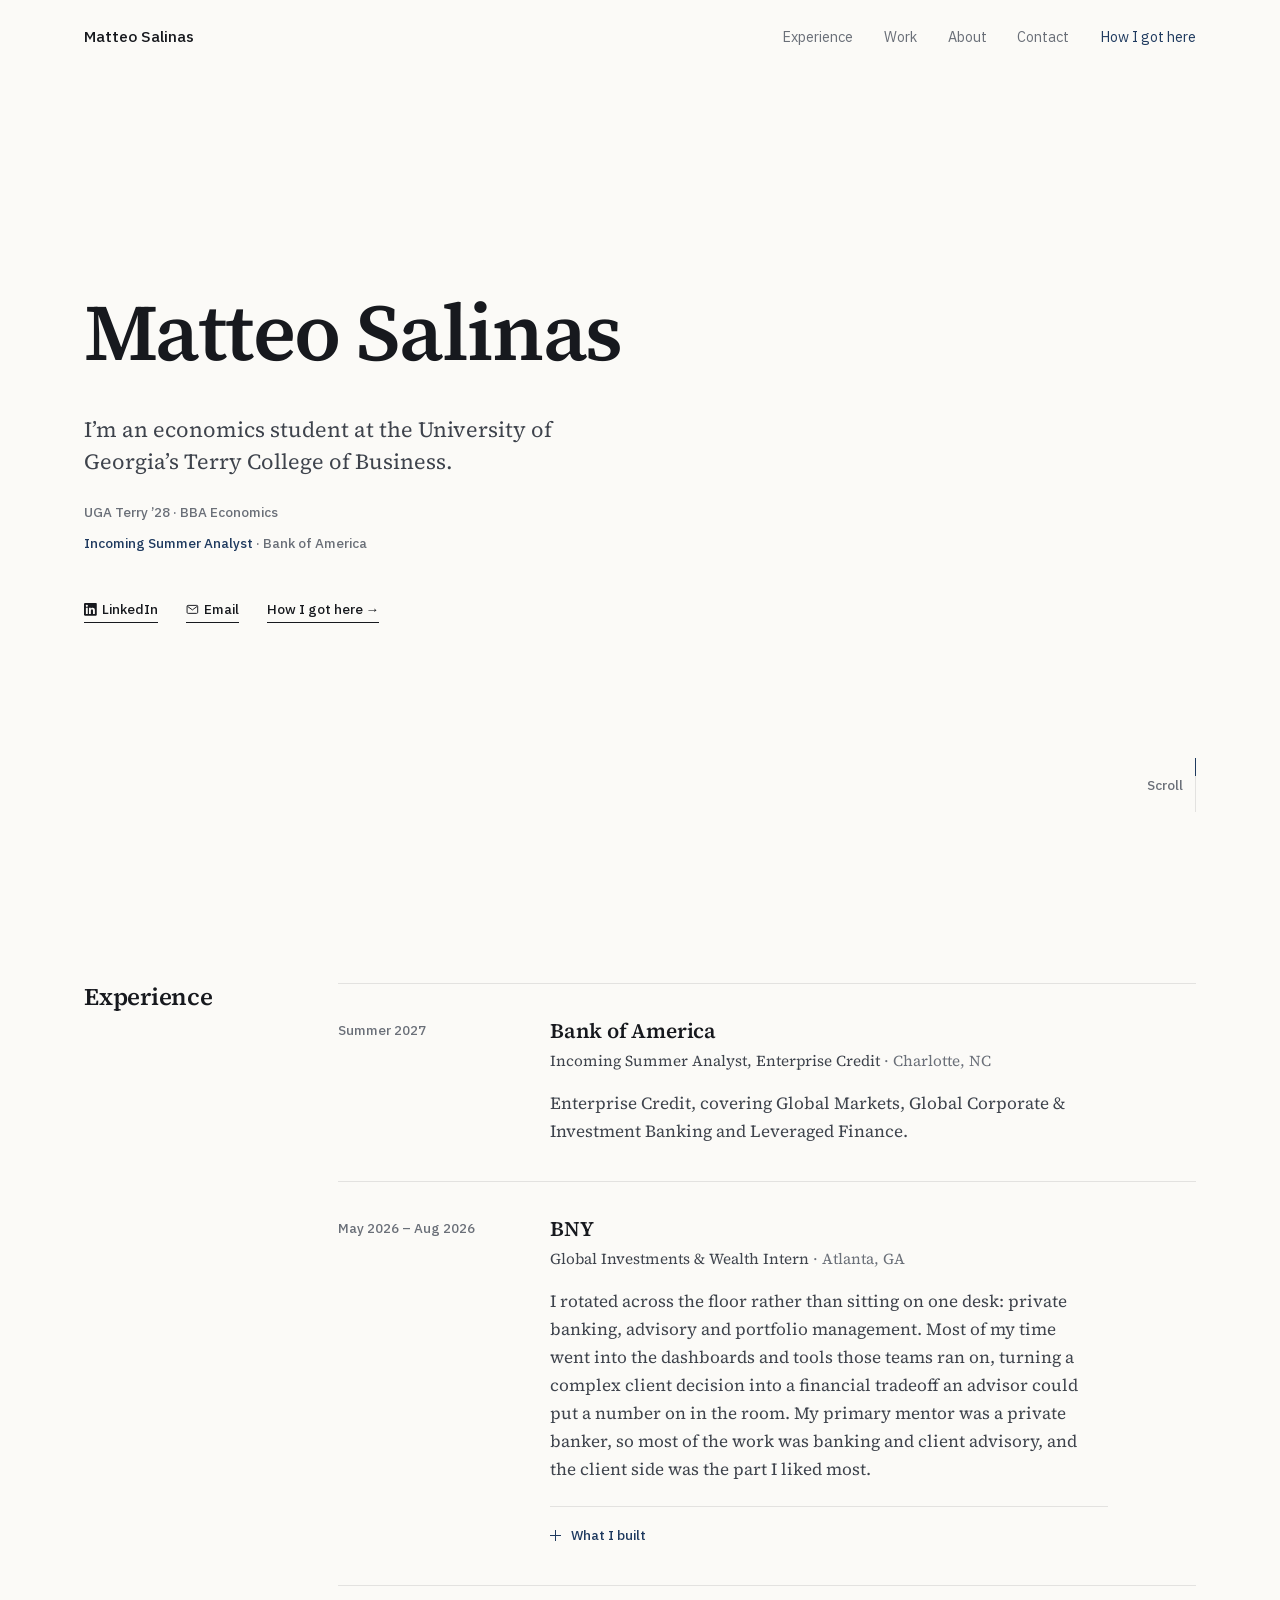
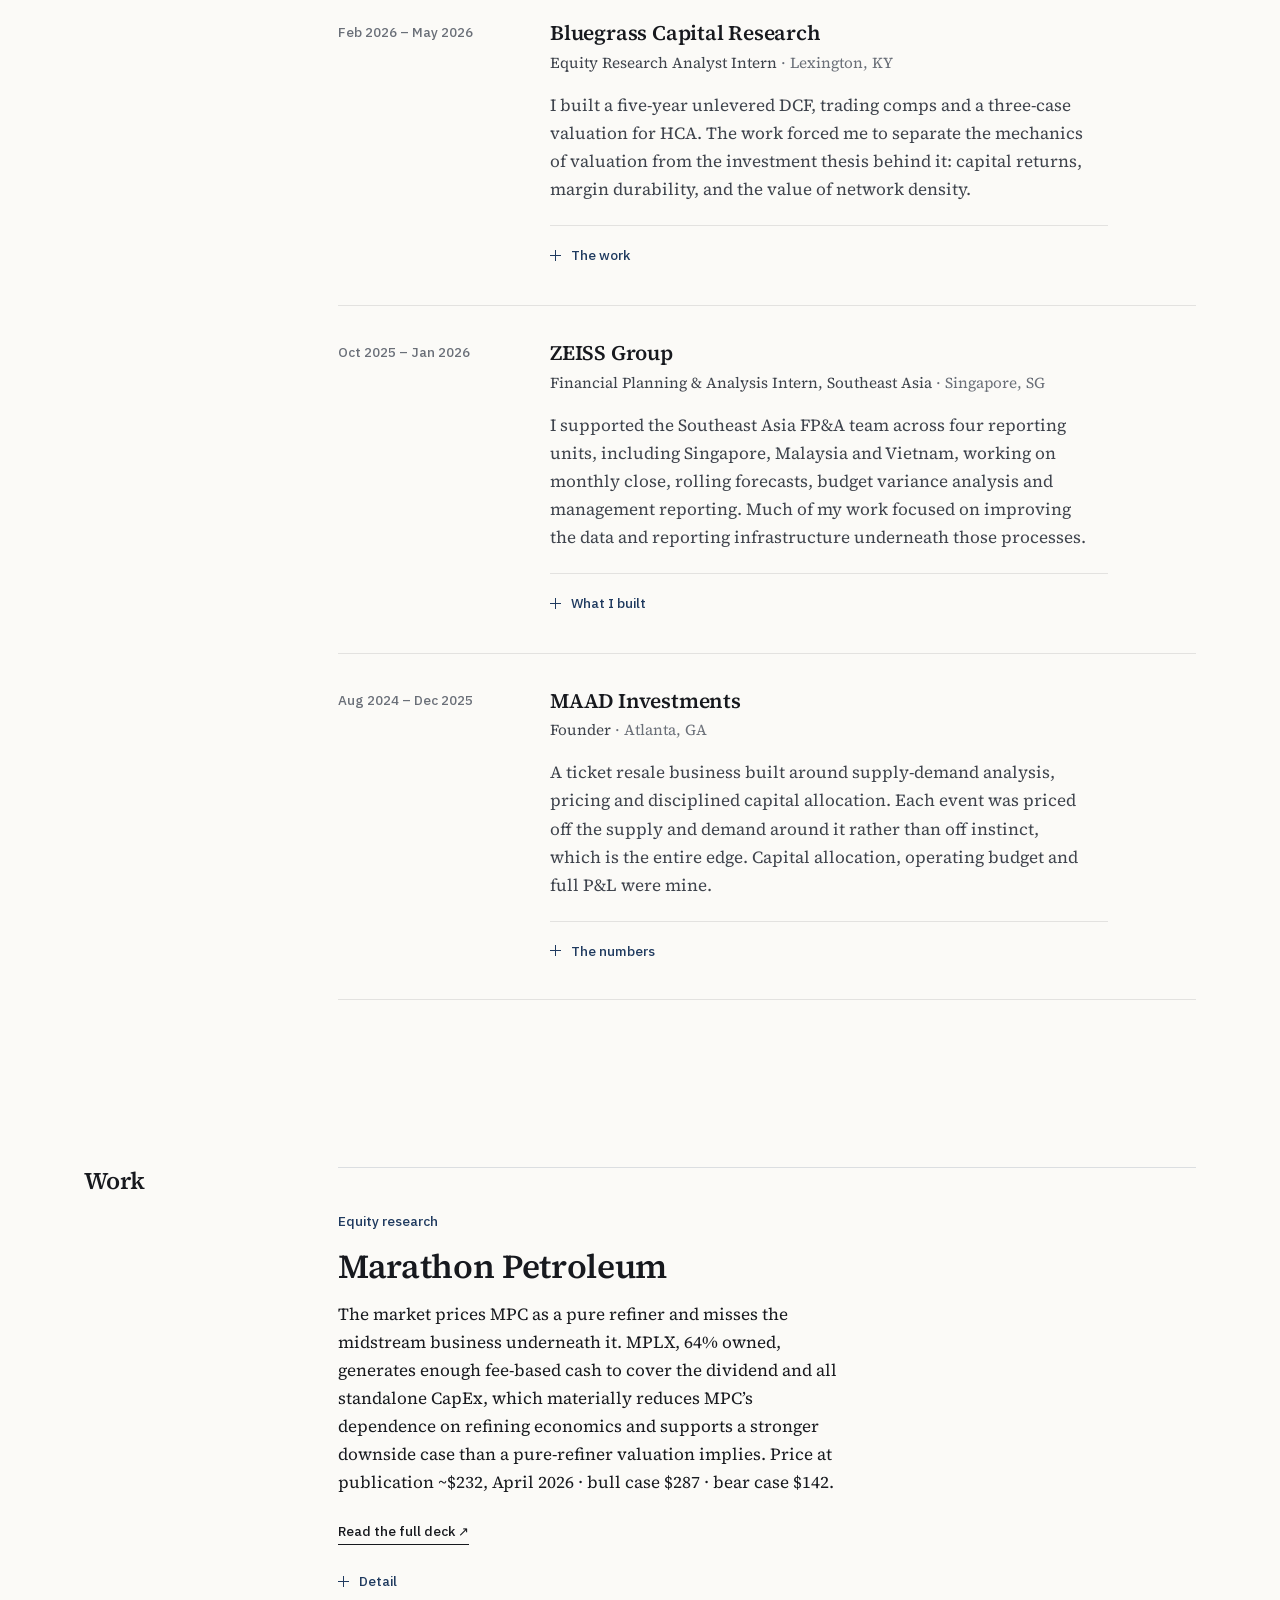
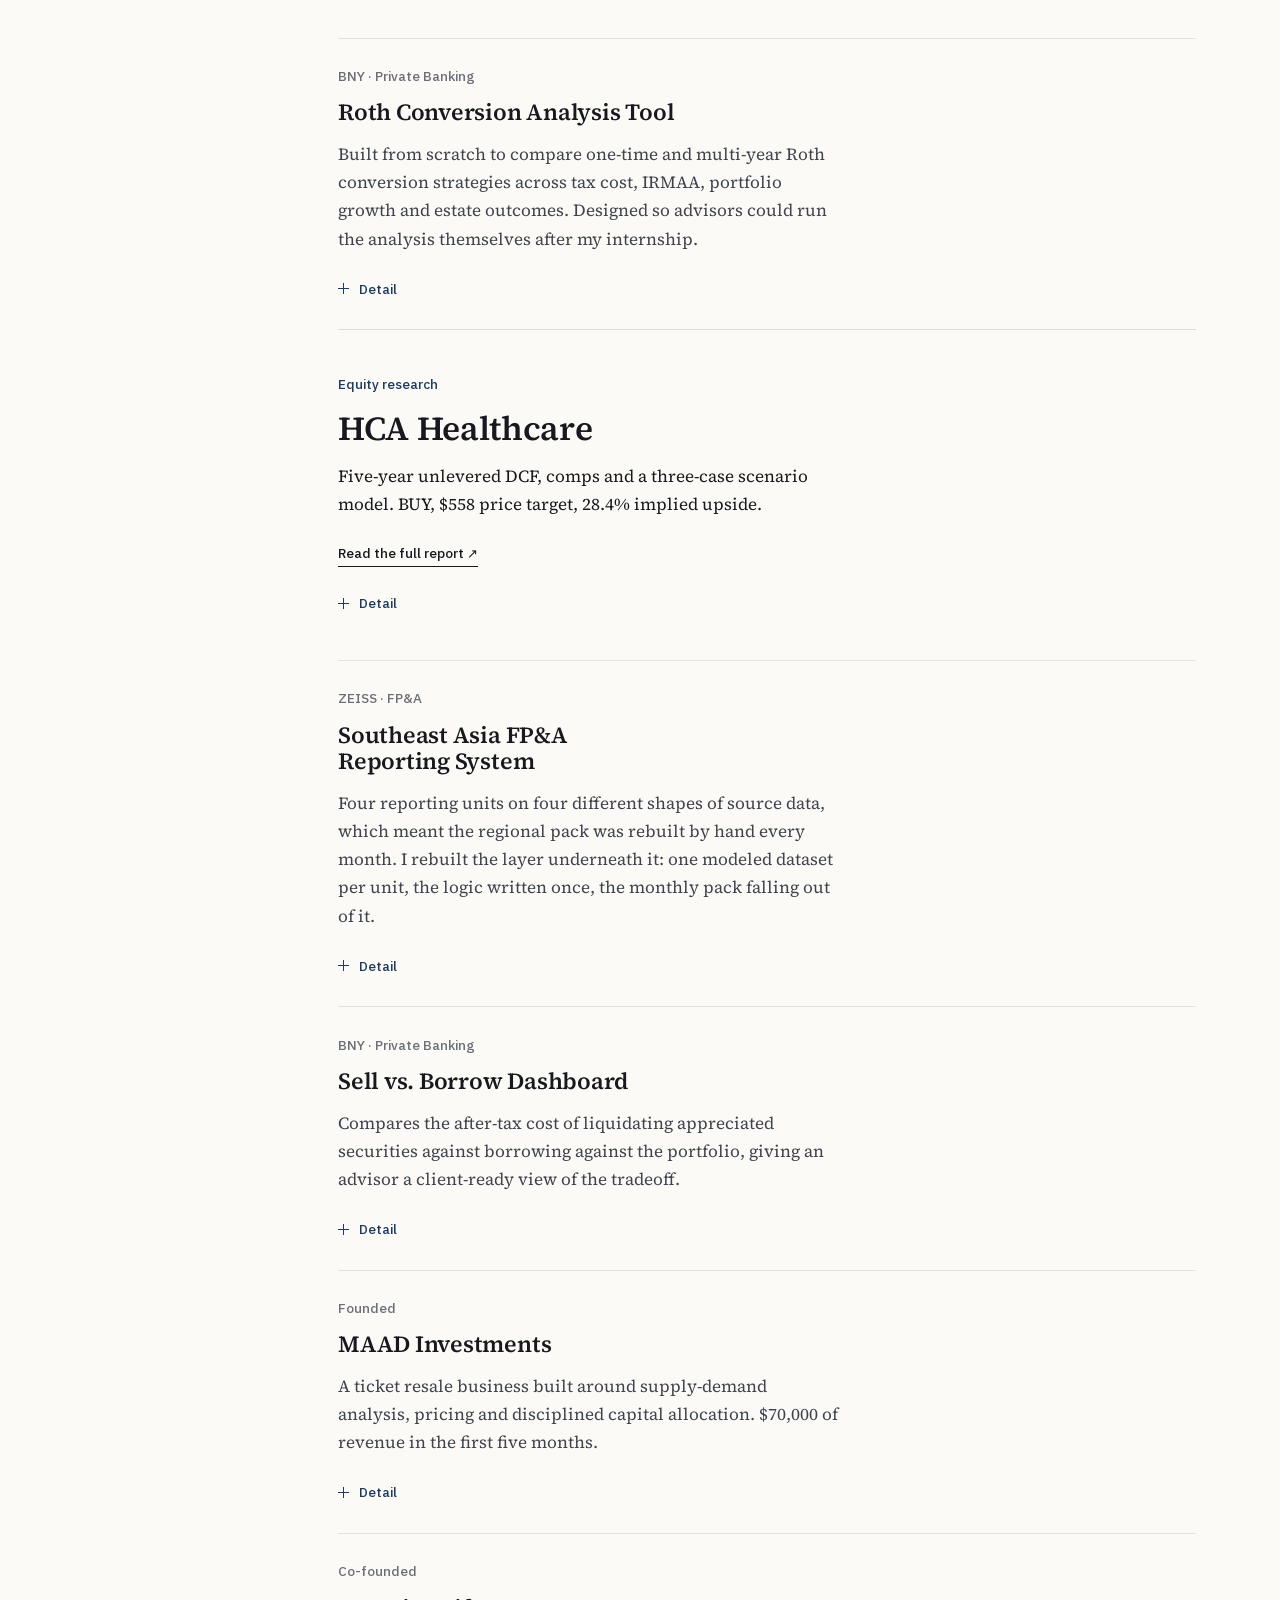
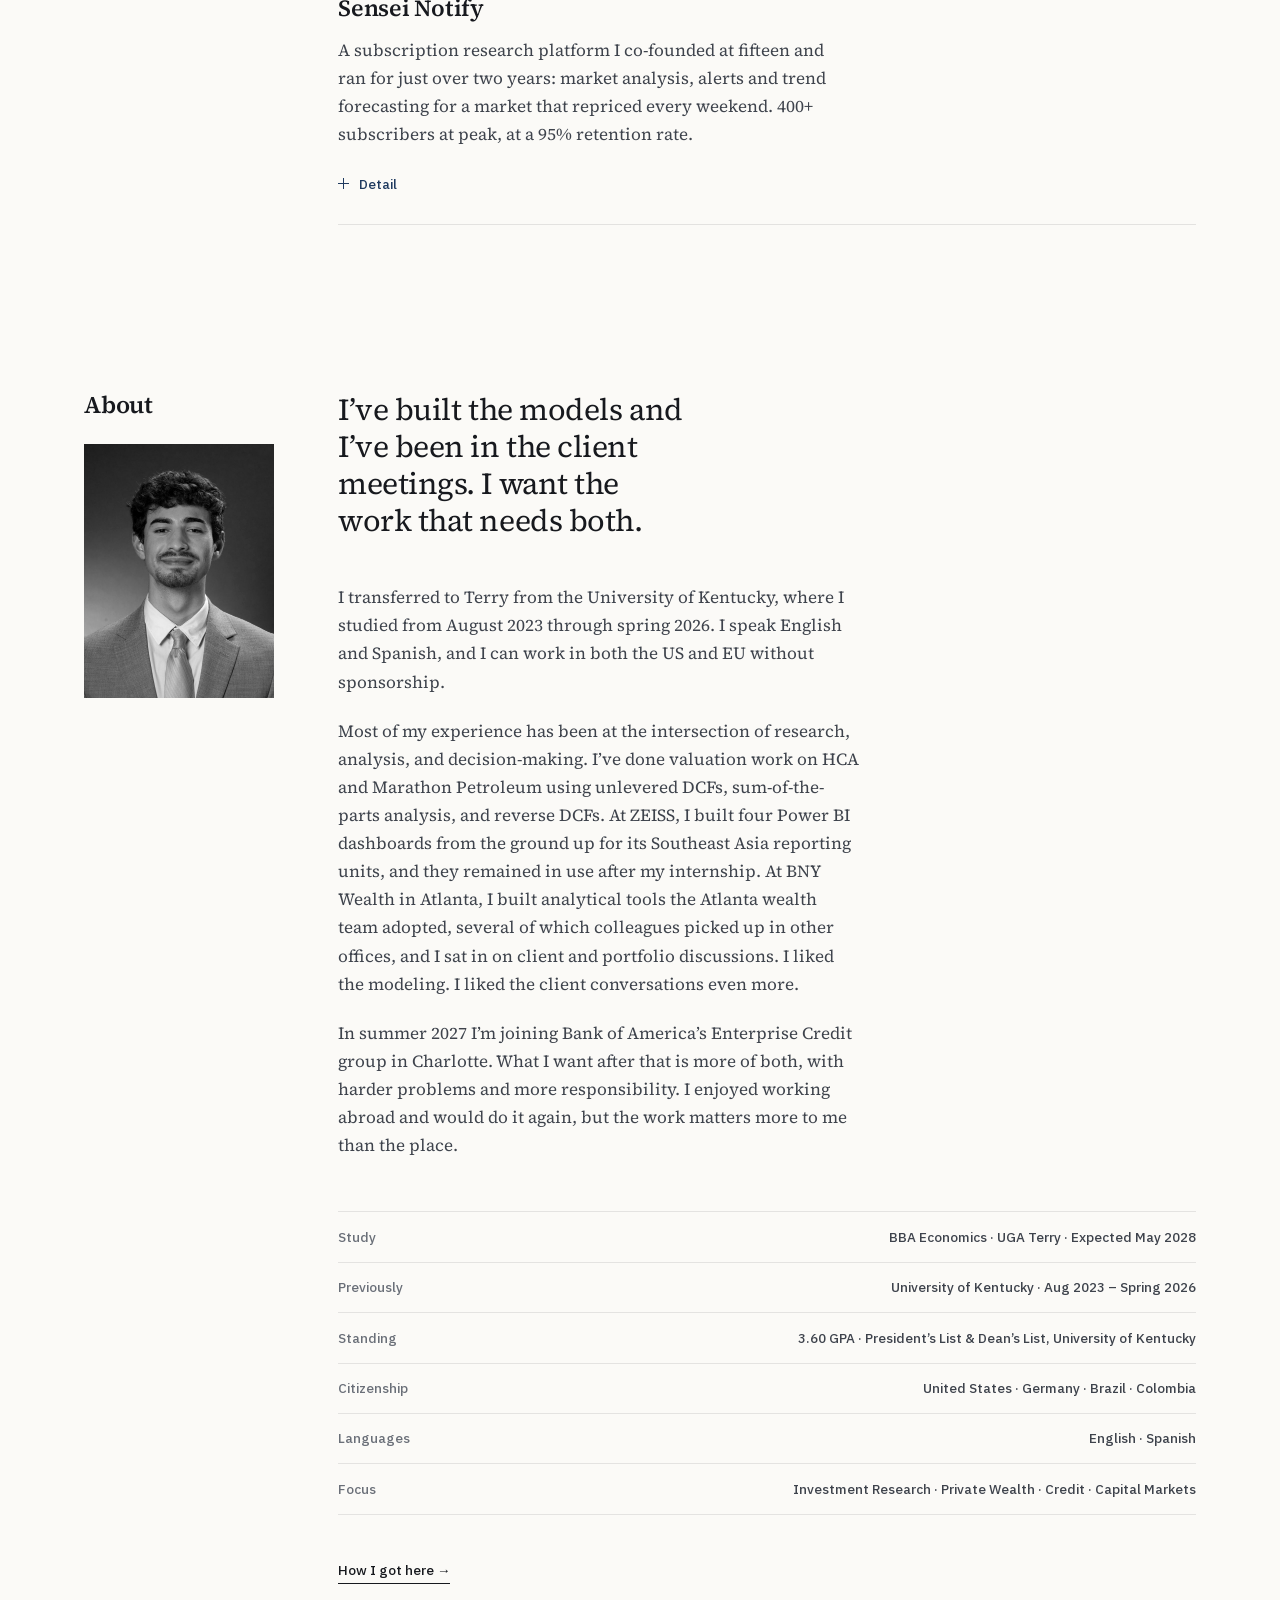
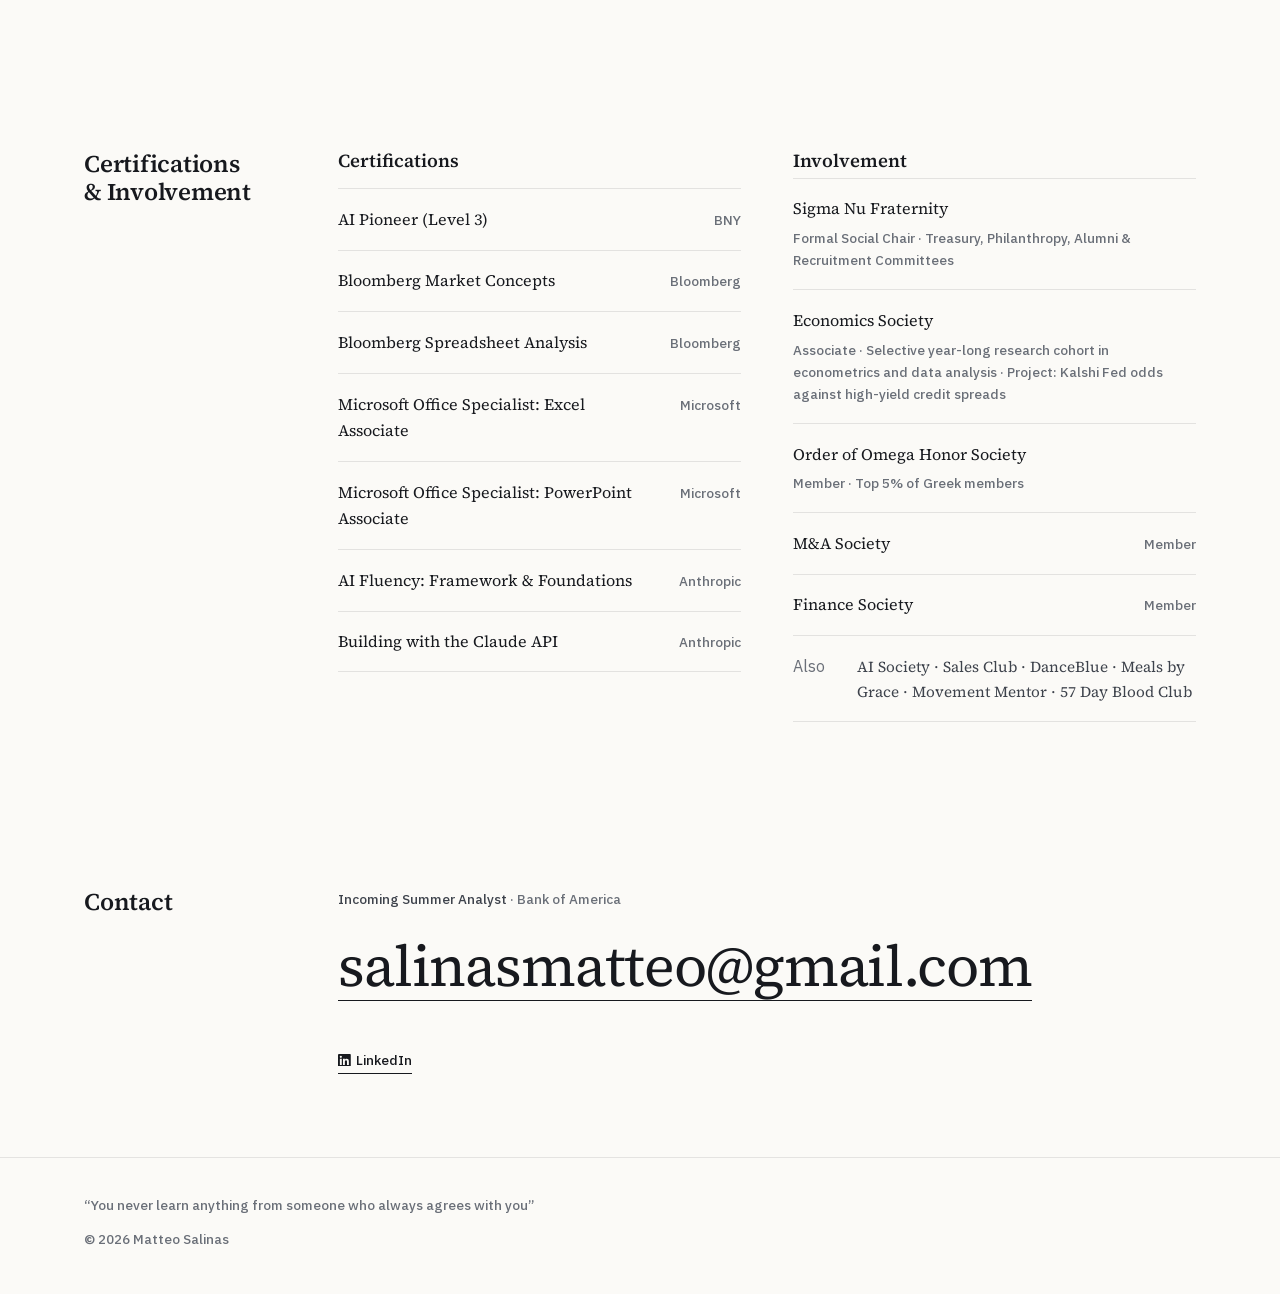
==== commit 3d74a00c: "Hero: just school and major, and the BofA offer The facts line drops BNY Wealth, ZEISS SEA and Blueg" ====
--- a/index.html
+++ b/index.html
@@ -139,9 +139,9 @@
 
         <p class="hero-lede reveal">I&rsquo;m an economics student at the University of Georgia&rsquo;s Terry College of Business.</p>
 
-        <p class="hero-facts reveal meta">UGA Terry &rsquo;28 &middot; BBA Economics &middot; BNY Wealth &middot; ZEISS SEA &middot; Bluegrass Capital</p>
-
-        <p class="hero-status reveal meta">Incoming Summer Analyst <span class="faint">&middot; Bank of America, Enterprise Credit &middot; Charlotte</span></p>
+        <p class="hero-facts reveal meta">UGA Terry &rsquo;28 &middot; BBA Economics</p>
+
+        <p class="hero-status reveal meta">Incoming Summer Analyst <span class="faint">&middot; Bank of America</span></p>
 
         <ul class="hero-links reveal meta">
           <li><a class="wipe" href="https://www.linkedin.com/in/matteosalinas1/" target="_blank" rel="noopener"><svg class="glyph" viewBox="0 0 24 24" fill="currentColor" aria-hidden="true"><path d="M20.45 20.45h-3.56v-5.57c0-1.33-.02-3.04-1.85-3.04-1.85 0-2.13 1.45-2.13 2.94v5.67H9.35V9h3.41v1.56h.05c.48-.9 1.63-1.85 3.36-1.85 3.6 0 4.27 2.37 4.27 5.45v6.29zM5.34 7.43a2.06 2.06 0 1 1 0-4.13 2.06 2.06 0 0 1 0 4.13zM7.12 20.45H3.55V9h3.57v11.45zM22.22 0H1.77C.79 0 0 .77 0 1.72v20.56C0 23.23.79 24 1.77 24h20.45c.98 0 1.78-.77 1.78-1.72V1.72C24 .77 23.2 0 22.22 0z"/></svg> LinkedIn</a></li>
@@ -438,7 +438,7 @@
           <h2 class="rail-label">Contact</h2>
         </div>
         <div class="band-body">
-          <p class="meta reveal contact-status">Incoming Summer Analyst <span class="faint">&middot; Bank of America, Enterprise Credit &middot; Charlotte</span></p>
+          <p class="meta reveal contact-status">Incoming Summer Analyst <span class="faint">&middot; Bank of America</span></p>
           <a class="contact-mail wipe reveal" href="mailto:salinasmatteo@gmail.com">salinasmatteo@gmail.com</a>
           <ul class="contact-aside reveal meta">
             <li><a class="wipe" href="https://www.linkedin.com/in/matteosalinas1/" target="_blank" rel="noopener"><svg class="glyph" viewBox="0 0 24 24" fill="currentColor" aria-hidden="true"><path d="M20.45 20.45h-3.56v-5.57c0-1.33-.02-3.04-1.85-3.04-1.85 0-2.13 1.45-2.13 2.94v5.67H9.35V9h3.41v1.56h.05c.48-.9 1.63-1.85 3.36-1.85 3.6 0 4.27 2.37 4.27 5.45v6.29zM5.34 7.43a2.06 2.06 0 1 1 0-4.13 2.06 2.06 0 0 1 0 4.13zM7.12 20.45H3.55V9h3.57v11.45zM22.22 0H1.77C.79 0 0 .77 0 1.72v20.56C0 23.23.79 24 1.77 24h20.45c.98 0 1.78-.77 1.78-1.72V1.72C24 .77 23.2 0 22.22 0z"/></svg> LinkedIn</a></li>
